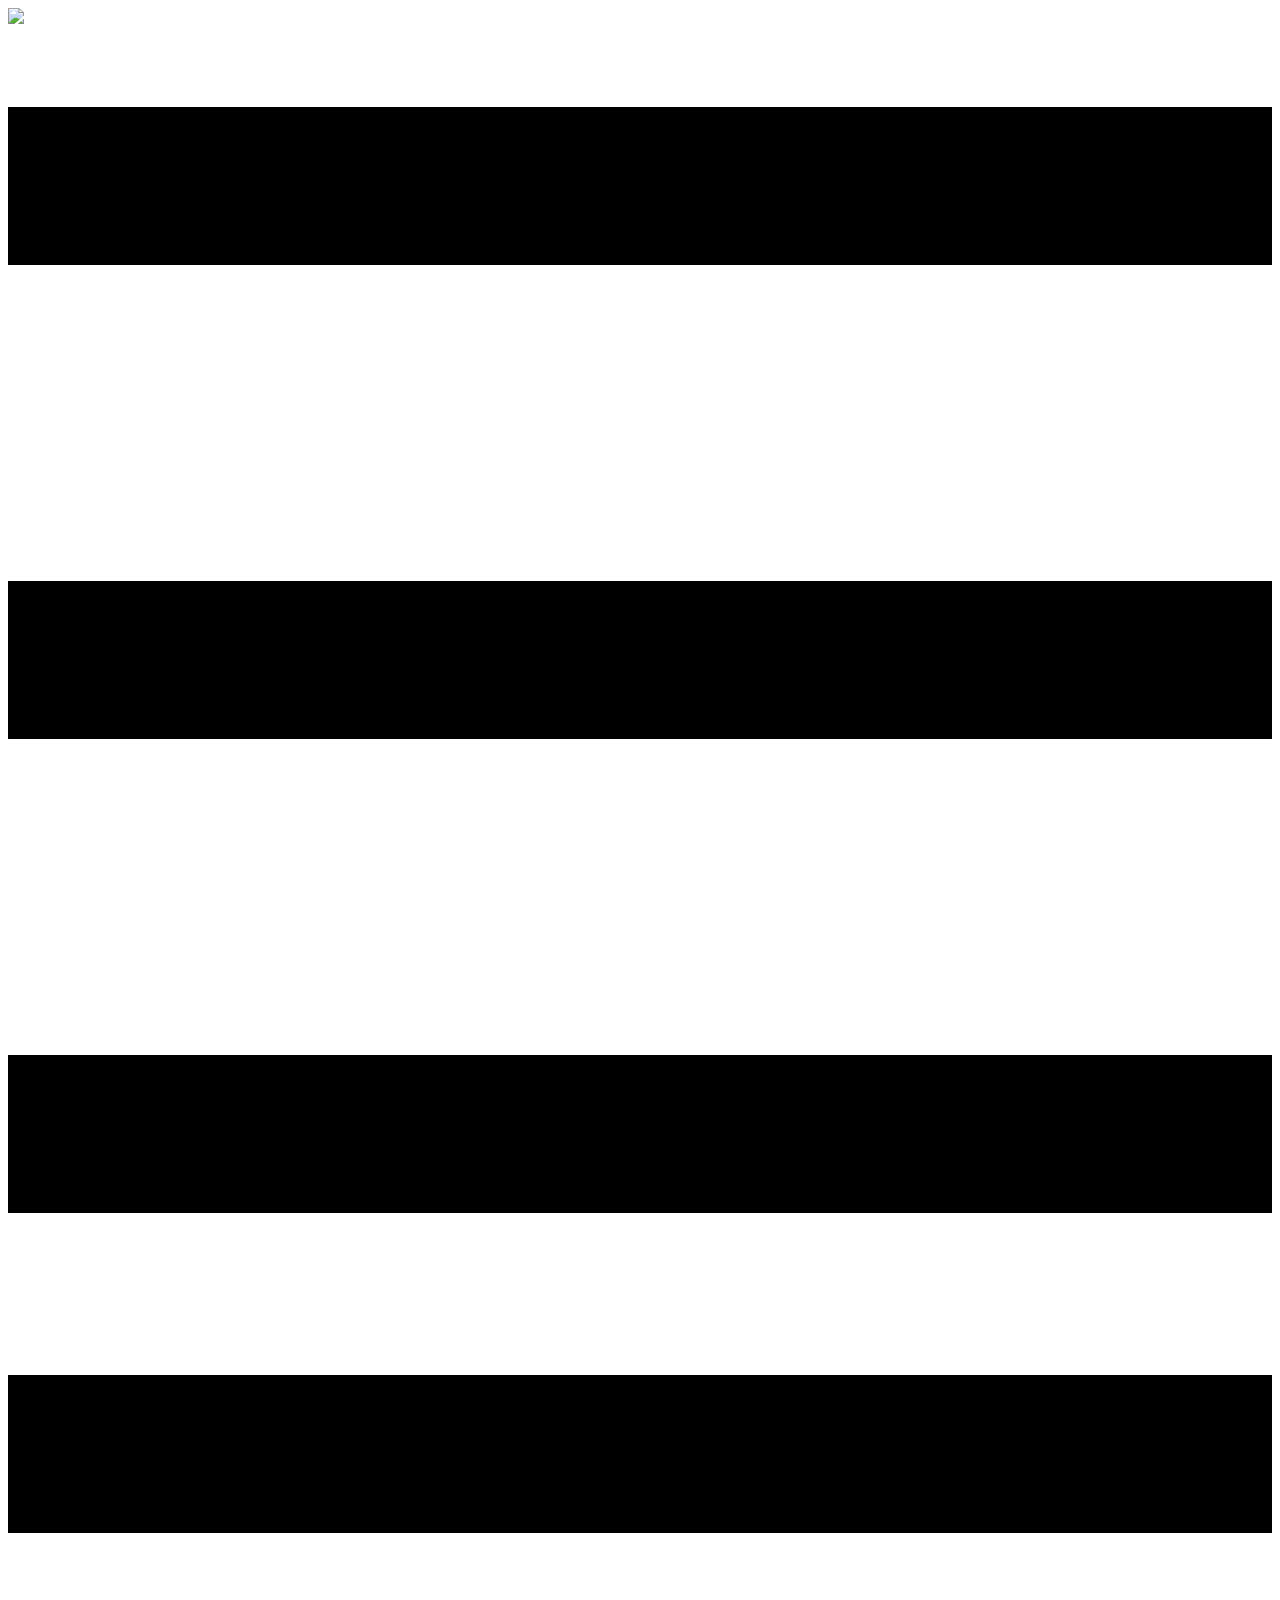
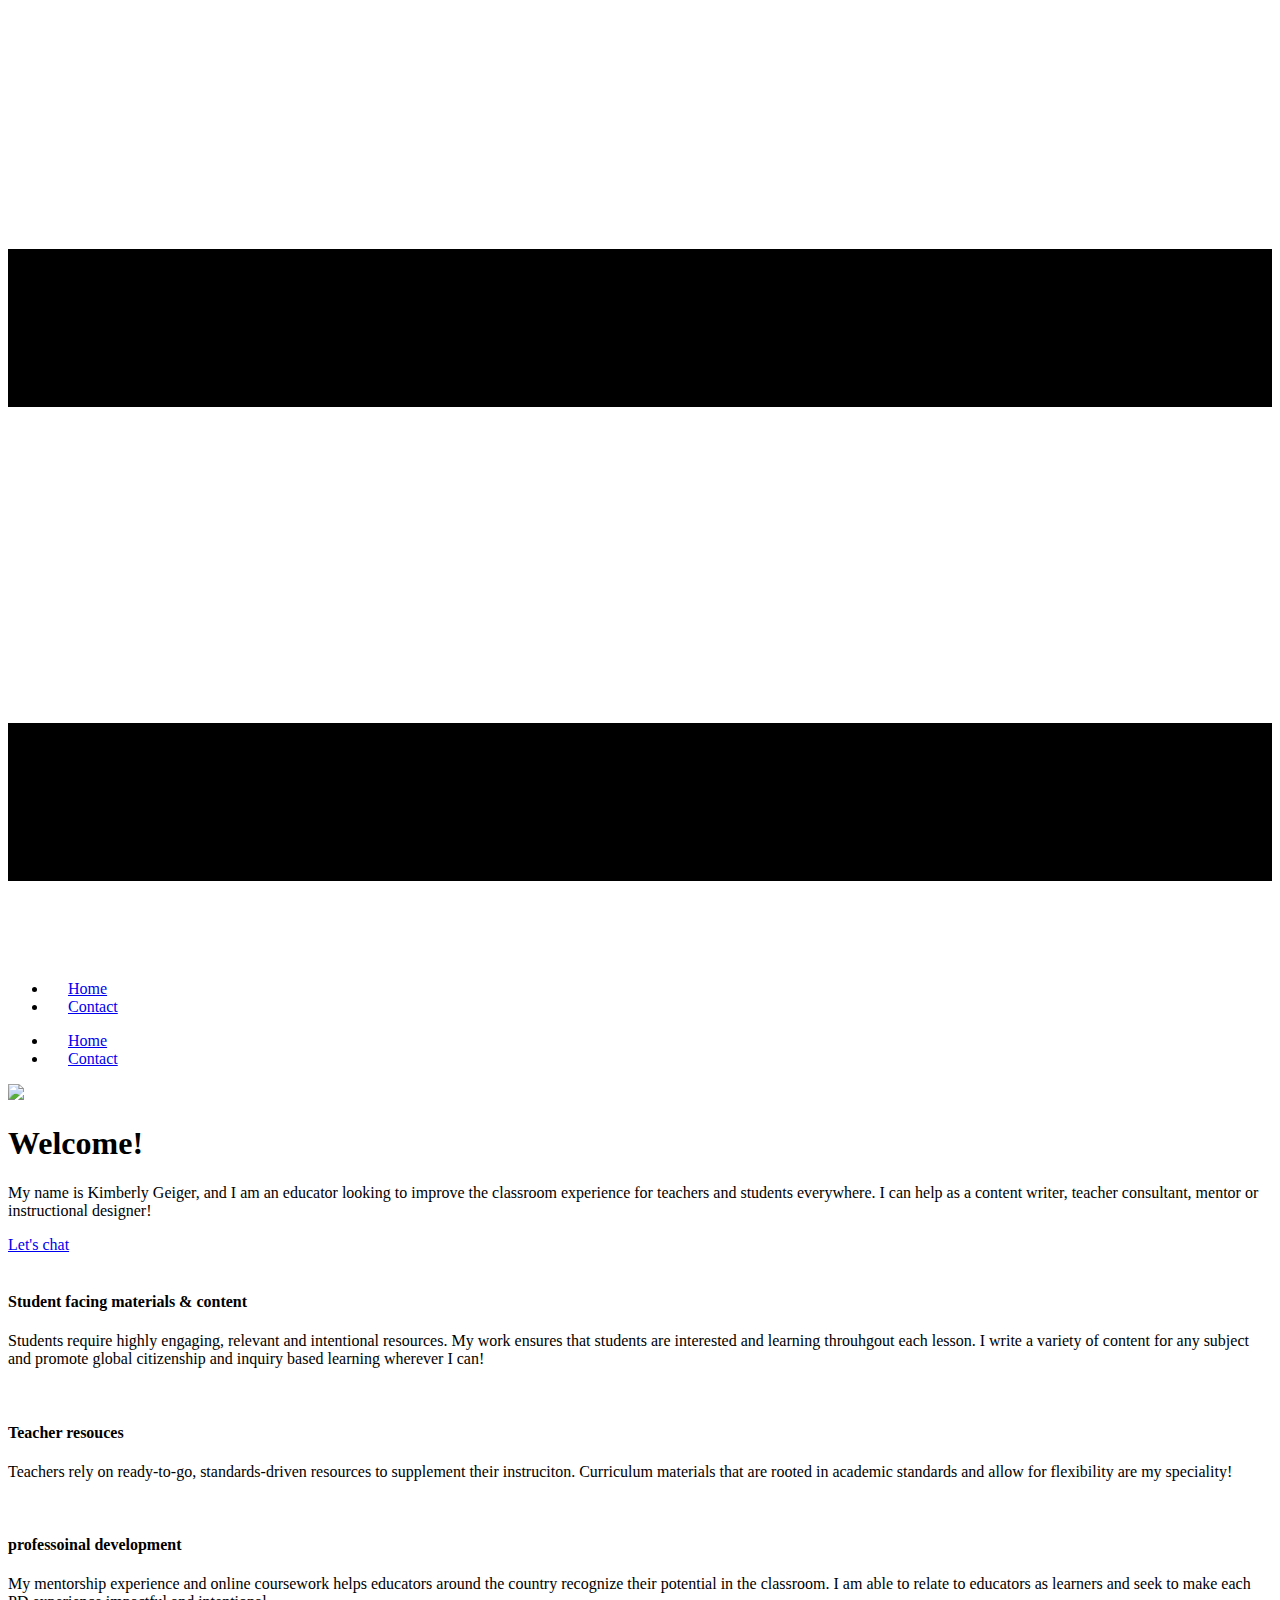
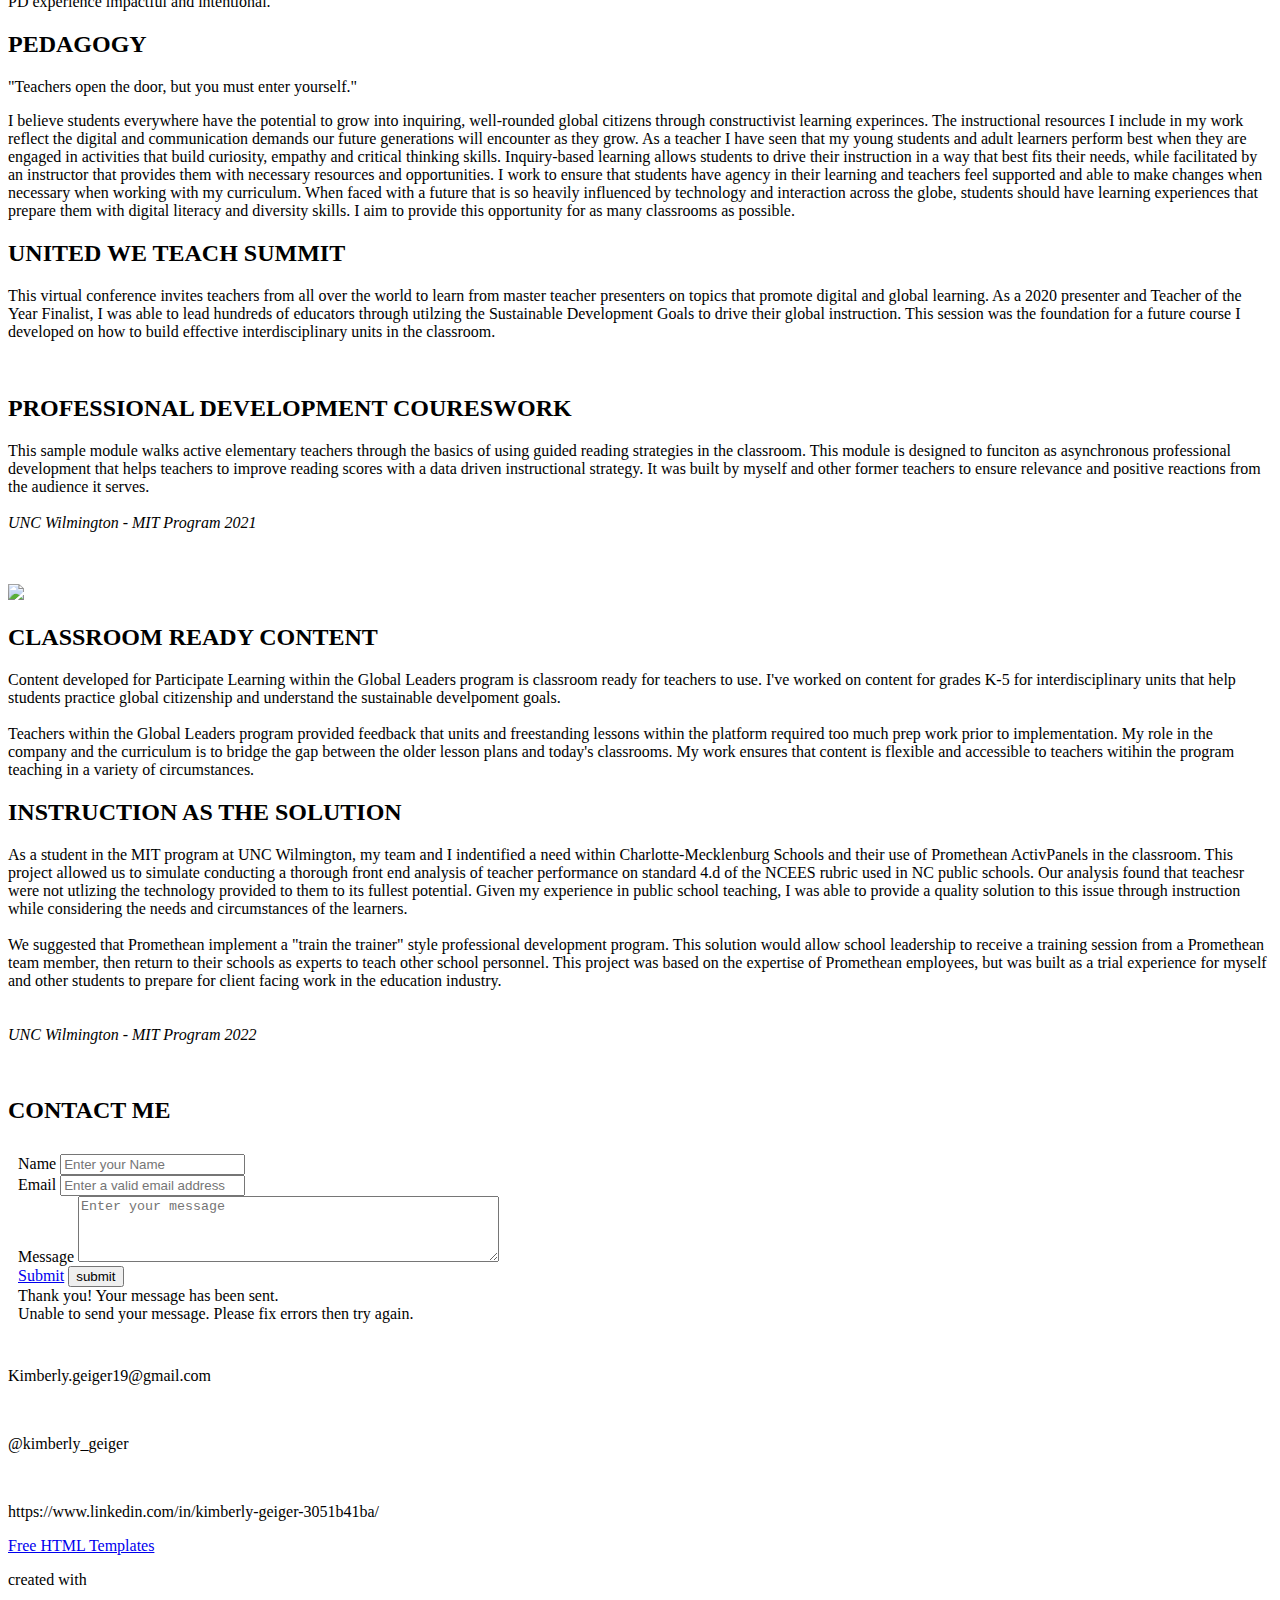
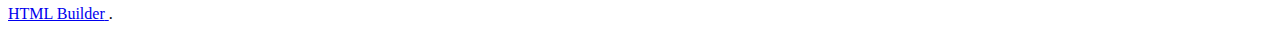
==== index.html @ 85284bad "moved" ====
<!DOCTYPE html>
<html style="font-size: 16px;">
  <head>
    <meta name="viewport" content="width=device-width, initial-scale=1.0">
    <meta charset="utf-8">
    <meta name="keywords" content="​Online music education, ​Music Education, What We Do, ​Performances &amp;amp; Activities, Music School, Music psychology and conducting pedagogy, Contact Us">
    <meta name="description" content="">
    <meta name="page_type" content="np-template-header-footer-from-plugin">
    <title>Home</title>
    <link rel="stylesheet" href="nicepage.css" media="screen">
<link rel="stylesheet" href="Home.css" media="screen">
    <script class="u-script" type="text/javascript" src="jquery.js" defer=""></script>
    <script class="u-script" type="text/javascript" src="nicepage.js" defer=""></script>
    <meta name="generator" content="Nicepage 4.10.5, nicepage.com">
    <link id="u-theme-google-font" rel="stylesheet" href="https://fonts.googleapis.com/css?family=Roboto+Condensed:300,300i,400,400i,700,700i|Open+Sans:300,300i,400,400i,500,500i,600,600i,700,700i,800,800i">
    <link id="u-page-google-font" rel="stylesheet" href="https://fonts.googleapis.com/css?family=Montserrat:100,100i,200,200i,300,300i,400,400i,500,500i,600,600i,700,700i,800,800i,900,900i">
    
    
    
    
    
    
    
    
    <script type="application/ld+json">{
		"@context": "http://schema.org",
		"@type": "Organization",
		"name": "",
		"logo": "/images/Resume2021.png"
}</script>
    <meta name="theme-color" content="#3e588b">
    <meta property="og:title" content="Home">
    <meta property="og:type" content="website">
  </head>
  <body data-home-page="Home.html" data-home-page-title="Home" class="u-body u-xl-mode"><header class="u-clearfix u-header u-sticky u-sticky-51e4 u-header" id="sec-8c91"><div class="u-clearfix u-sheet u-sheet-1">
        <a href="https://nicepage.com" class="u-image u-logo u-image-1" data-image-width="1728" data-image-height="2304">
          <img src="/images/Resume2021.png" class="u-logo-image u-logo-image-1">
        </a>
        <nav class="u-menu u-menu-dropdown u-offcanvas u-menu-1" data-responsive-from="XL">
          <div class="menu-collapse" style="font-size: 1rem; letter-spacing: 0px; font-weight: 500;">
            <a class="u-button-style u-custom-active-color u-custom-border u-custom-border-color u-custom-hover-color u-custom-left-right-menu-spacing u-custom-padding-bottom u-custom-text-active-color u-custom-text-color u-custom-text-hover-color u-custom-top-bottom-menu-spacing u-nav-link u-text-active-palette-1-base u-text-hover-palette-2-base" href="#">
              <svg class="u-svg-link" viewBox="0 0 24 24"><use xmlns:xlink="http://www.w3.org/1999/xlink" xlink:href="#menu-hamburger"></use></svg>
              <svg class="u-svg-content" version="1.1" id="menu-hamburger" viewBox="0 0 16 16" x="0px" y="0px" xmlns:xlink="http://www.w3.org/1999/xlink" xmlns="http://www.w3.org/2000/svg"><g><rect y="1" width="16" height="2"></rect><rect y="7" width="16" height="2"></rect><rect y="13" width="16" height="2"></rect>
</g></svg>
            </a>
          </div>
          <div class="u-nav-container">
            <ul class="u-nav u-spacing-2 u-unstyled u-nav-1"><li class="u-nav-item"><a class="u-active-grey-5 u-button-style u-hover-grey-10 u-nav-link u-text-active-grey-90 u-text-grey-90 u-text-hover-grey-90" href="/Home.html" style="padding: 10px 20px;">Home</a>
</li><li class="u-nav-item"><a class="u-active-grey-5 u-button-style u-hover-grey-10 u-nav-link u-text-active-grey-90 u-text-grey-90 u-text-hover-grey-90" href="/Contact.html" style="padding: 10px 20px;">Contact</a>
</li></ul>
          </div>
          <div class="u-nav-container-collapse">
            <div class="u-black u-container-style u-inner-container-layout u-opacity u-opacity-95 u-sidenav">
              <div class="u-inner-container-layout u-sidenav-overflow">
                <div class="u-menu-close"></div>
                <ul class="u-align-center u-nav u-popupmenu-items u-unstyled u-nav-2"><li class="u-nav-item"><a class="u-button-style u-nav-link" href="/Home.html" style="padding: 10px 20px;">Home</a>
</li><li class="u-nav-item"><a class="u-button-style u-nav-link" href="/Contact.html" style="padding: 10px 20px;">Contact</a>
</li></ul>
              </div>
            </div>
            <div class="u-black u-menu-overlay u-opacity u-opacity-70"></div>
          </div>
        </nav>
      </div></header> 
    <section class="u-clearfix u-image u-section-1" id="sec-4aa9">
      <div class="u-clearfix u-sheet u-sheet-1">
        <div class="u-clearfix u-layout-wrap u-layout-wrap-1">
          <div class="u-layout">
            <div class="u-layout-row">
              <div class="u-container-style u-layout-cell u-left-cell u-size-28-lg u-size-28-xl u-size-31-md u-size-31-sm u-size-31-xs u-layout-cell-1">
                <div class="u-container-layout u-valign-bottom u-container-layout-1">
                  <img class="u-border-2 u-border-custom-color-1 u-expanded-width u-image u-image-1" src="/images/3F7F5A00-2635-4F4D-B2D2-5C3F88A76511.JPG" data-image-width="3024" data-image-height="4032">
                </div>
              </div>
              <div class="u-align-left u-container-style u-layout-cell u-right-cell u-size-29-md u-size-29-sm u-size-29-xs u-size-32-lg u-size-32-xl u-layout-cell-2">
                <div class="u-container-layout u-container-layout-2">
                  <h1 class="u-custom-font u-font-montserrat u-text u-text-custom-color-1 u-text-1">Welcome!<br>
                  </h1>
                  <p class="u-text u-text-2">My name is Kimberly Geiger, and I am an educator looking to improve the classroom experience for teachers and students everywhere. I can help as a content writer, teacher consultant, mentor or instructional designer!</p>
                  <a href="/Contact.html" data-page-id="86305807" class="u-border-2 u-border-custom-color-1 u-btn u-button-style u-hover-custom-color-1 u-none u-text-black u-text-hover-white u-btn-1">Let's chat</a>
                </div>
              </div>
            </div>
          </div>
        </div>
      </div>
    </section>
    <section class="u-align-center u-clearfix u-custom-color-1 u-section-2" id="carousel_d5ed">
      <div class="u-clearfix u-sheet u-valign-middle u-sheet-1">
        <div class="u-clearfix u-expanded-width u-gutter-0 u-layout-wrap u-layout-wrap-1">
          <div class="u-gutter-0 u-layout">
            <div class="u-layout-row">
              <div class="u-align-left u-container-style u-layout-cell u-shape-rectangle u-size-20 u-layout-cell-1">
                <div class="u-container-layout u-valign-top u-container-layout-1"><span class="u-file-icon u-icon u-icon-circle u-palette-3-light-3 u-text-custom-color-1 u-icon-1"><img src="/images/6.png" alt=""></span>
                  <h4 class="u-custom-font u-font-montserrat u-text u-text-default u-text-1">Student facing materials &amp; content</h4>
                  <p class="u-text u-text-2">Students require highly engaging, relevant and intentional resources. My work ensures that students are interested and learning throuhgout each lesson. I write a variety of content for any subject and promote global citizenship and inquiry based learning wherever I can!</p>
                </div>
              </div>
              <div class="u-align-left u-container-style u-layout-cell u-shape-rectangle u-size-20 u-layout-cell-2">
                <div class="u-container-layout u-valign-top u-container-layout-2"><span class="u-file-icon u-icon u-icon-circle u-palette-3-light-3 u-text-custom-color-1 u-icon-2"><img src="/images/7.png" alt=""></span>
                  <h4 class="u-custom-font u-font-montserrat u-text u-text-default u-text-3">Teacher resouces</h4>
                  <p class="u-text u-text-4">Teachers rely on ready-to-go, standards-driven resources to supplement their instruciton. Curriculum materials that are rooted in academic standards and allow for flexibility are my speciality!</p>
                </div>
              </div>
              <div class="u-align-left u-container-style u-layout-cell u-shape-rectangle u-size-20 u-layout-cell-3">
                <div class="u-container-layout u-valign-top u-container-layout-3"><span class="u-file-icon u-icon u-icon-circle u-palette-3-light-3 u-text-custom-color-1 u-icon-3"><img src="/images/8.png" alt=""></span>
                  <h4 class="u-custom-font u-font-montserrat u-text u-text-default u-text-5">professoinal development</h4>
                  <p class="u-text u-text-6">My mentorship experience and online coursework helps educators around the country recognize their potential in the classroom. I am able to relate to educators as learners and seek to make each PD experience impactful and intentional.</p>
                </div>
              </div>
            </div>
          </div>
        </div>
      </div>
    </section>
    <section class="u-align-center u-clearfix u-palette-3-light-3 u-section-3" id="sec-3f72">
      <div class="u-clearfix u-sheet u-sheet-1">
        <h2 class="u-custom-font u-font-montserrat u-text u-text-custom-color-1 u-text-default u-text-1">PEDAGOGY</h2>
        <p class="u-text u-text-2">"Teachers open the door, but you must enter yourself."</p>
        <div class="u-expanded-width u-list u-list-1">
          <div class="u-repeater u-repeater-1">
            <div class="u-container-style u-list-item u-repeater-item">
              <div class="u-container-layout u-similar-container u-valign-bottom u-container-layout-1">
                <p class="u-text u-text-3">I believe students everywhere have the potential to grow into inquiring, well-rounded global citizens through constructivist learning experinces. The instructional resources I include in my work reflect the digital and communication demands our future generations will encounter as they grow. As a teacher I have seen that my young students and adult learners perform best when they are engaged in activities that build curiosity, empathy and critical thinking skills. Inquiry-based learning allows students to drive their instruction in a way that best fits their needs, while facilitated by an instructor that provides them with necessary resources and opportunities. I work to ensure that students have agency in their learning and teachers feel supported and able to make changes when necessary when working with my curriculum. When faced with a future that is so heavily influenced by technology and interaction across the globe, students should have learning experiences that prepare them with digital literacy and diversity skills. I aim to provide this opportunity for as many classrooms as possible.</p>
              </div>
            </div>
          </div>
        </div>
      </div>
    </section>
    <section class="u-clearfix u-section-4" id="sec-2acb">
      <div class="u-clearfix u-sheet u-sheet-1">
        <div class="u-container-style u-custom-color-1 u-group u-group-1">
          <div class="u-container-layout u-container-layout-1">
            <h2 class="u-custom-font u-font-montserrat u-text u-text-1">UNITED WE TEACH SUMMIT</h2>
            <p class="u-text u-text-2">This virtual conference invites teachers from all over the world to learn from master teacher presenters on topics that promote digital and global learning. As a 2020 presenter and Teacher of the Year Finalist, I was able to lead hundreds of educators through utilzing the Sustainable Development Goals to drive their global instruction. This session was the foundation for a future course I developed on how to build effective interdisciplinary units in the classroom.&nbsp;</p>
            <img class="u-hidden-sm u-hidden-xs u-image u-image-default u-image-1" src="/images/CopyofUnitedWeTeachSummitGeigerPresentation.jpg" alt="" data-image-width="960" data-image-height="540">
          </div>
        </div>
        <div class="u-container-style u-custom-color-1 u-group u-group-2">
          <div class="u-container-layout u-container-layout-2">
            <h2 class="u-custom-font u-font-montserrat u-text u-text-default u-text-3">PROFESSIONAL DEVELOPMENT COURESWORK</h2>
            <p class="u-text u-text-4">This sample module walks active elementary teachers through the basics of using guided reading strategies in the classroom. This module is designed to funciton as asynchronous professional development that helps teachers to improve reading scores with a data driven instructional strategy. It was built by myself and other former teachers to ensure relevance and positive reactions from the audience it serves.<br>
              <br>
              <span style="font-style: italic;">UNC Wilmington - MIT Program 2021</span>
            </p>
          </div>
        </div>
        <img class="u-hidden-sm u-hidden-xs u-image u-image-default u-image-2" src="/images/Tutorial500.jpg" alt="" data-image-width="1056" data-image-height="816">
      </div>
    </section>
    <section class="u-clearfix u-palette-3-light-3 u-section-5" id="carousel_f20e">
      <div class="u-container-style u-custom-color-1 u-group u-shape-rectangle u-group-1">
        <div class="u-container-layout u-container-layout-1">
          <img class="u-hidden-lg u-hidden-md u-hidden-sm u-hidden-xs u-image u-image-default u-image-1" src="/images/Untitled2436in10copy.png" alt="" data-image-width="2304" data-image-height="3456">
        </div>
      </div>
      <img class="u-hidden-sm u-hidden-xs u-image u-image-default u-image-2" src="/images/Citizenship4.jpg" data-image-width="1056" data-image-height="816">
      <div class="u-clearfix u-gutter-50 u-layout-wrap u-layout-wrap-1">
        <div class="u-layout">
          <div class="u-layout-row">
            <div class="u-size-37">
              <div class="u-layout-col">
                <div class="u-container-style u-layout-cell u-left-cell u-shape-rectangle u-size-60 u-white u-layout-cell-1">
                  <div class="u-container-layout u-container-layout-2">
                    <h2 class="u-custom-font u-font-montserrat u-text u-text-custom-color-1 u-text-1">CLASSROOM READY CONTENT</h2>
                    <p class="u-text u-text-2">Content developed for Participate Learning within the Global Leaders program is classroom ready for teachers to use. I've worked on content for grades K-5 for interdisciplinary units that help students practice global citizenship and understand the sustainable develpoment goals.<br>
                      <br>Teachers within the Global Leaders program provided feedback that units and freestanding lessons within the platform required too much prep work prior to implementation. My role in the company and the curriculum is to bridge the gap between the older lesson plans and today's classrooms. My work ensures that content is flexible and accessible to teachers witihin the program teaching in a variety of circumstances.
                    </p>
                  </div>
                </div>
              </div>
            </div>
            <div class="u-size-23">
              <div class="u-layout-col">
                <div class="u-container-style u-image u-layout-cell u-right-cell u-size-60 u-image-3" data-image-width="690" data-image-height="938">
                  <div class="u-container-layout u-container-layout-3"></div>
                </div>
              </div>
            </div>
          </div>
        </div>
      </div>
    </section>
    <section class="u-clearfix u-white u-section-6" id="carousel_c6aa">
      <div class="u-clearfix u-sheet u-sheet-1">
        <div class="u-clearfix u-gutter-30 u-layout-wrap u-layout-wrap-1">
          <div class="u-layout">
            <div class="u-layout-row">
              <div class="u-container-style u-layout-cell u-shape-rectangle u-size-60 u-white u-layout-cell-1">
                <div class="u-container-layout u-container-layout-1">
                  <h2 class="u-custom-font u-font-montserrat u-text u-text-custom-color-1 u-text-1">INSTRUCTION AS THE SOLUTION</h2>
                  <p class="u-text u-text-2">As a student in the MIT program at UNC Wilmington, my team and I indentified a need within Charlotte-Mecklenburg Schools and their use of Promethean ActivPanels in the classroom. This project allowed us to simulate conducting a thorough front end analysis of teacher performance on standard 4.d of the NCEES rubric used in NC public schools. Our analysis found that teachesr were not utlizing the technology provided to them to its fullest potential. Given my experience in public school teaching, I was able to provide a quality solution to this issue through instruction while considering the needs and circumstances of the learners.&nbsp;<br>
                    <br>We suggested that Promethean implement a "train the trainer" style professional development program. This solution would allow school leadership to receive a training session from a Promethean team member, then return to their schools as experts to teach other school personnel. This project was based on the expertise of Promethean employees, but was built as a trial experience for myself and other students to prepare for client facing work in the education industry.<br>
                    <br>
                    <br>
                    <span style="font-style: italic;">UNC Wilmington - MIT Program 2022</span>
                  </p>
                </div>
              </div>
            </div>
          </div>
        </div>
        <img class="u-hidden-sm u-hidden-xs u-image u-image-default u-image-1" src="/images/ScreenShot2022-04-29at11.06.04AM.png" alt="" data-image-width="744" data-image-height="702">
      </div>
    </section>
    <section class="u-clearfix u-custom-color-1 u-section-7" id="carousel_f624">
      <div class="u-clearfix u-sheet u-valign-middle-md u-valign-middle-sm u-valign-middle-xs u-sheet-1">
        <div class="u-align-center u-container-style u-expanded-width-lg u-expanded-width-md u-expanded-width-sm u-expanded-width-xs u-group u-white u-group-1">
          <div class="u-container-layout u-valign-top-xl u-container-layout-1">
            <h2 class="u-custom-font u-font-montserrat u-text u-text-custom-color-1 u-text-1">CONTACT ME</h2>
            <div class="u-align-center-sm u-align-center-xs u-align-left-lg u-align-left-md u-align-left-xl u-expanded-width-xs u-form u-form-1">
              <form action="#" method="POST" class="u-clearfix u-form-spacing-28 u-form-vertical u-inner-form" style="padding: 10px" source="email" name="form">
                <div class="u-form-group u-form-name u-form-group-1">
                  <label for="name-5a14" class="u-form-control-hidden u-label" wfd-invisible="true">Name</label>
                  <input type="text" placeholder="Enter your Name" id="name-5a14" name="name" class="u-border-2 u-border-black u-border-no-left u-border-no-right u-border-no-top u-input u-input-rectangle u-white" required="">
                </div>
                <div class="u-form-email u-form-group u-form-group-2">
                  <label for="email-5a14" class="u-form-control-hidden u-label" wfd-invisible="true">Email</label>
                  <input type="email" placeholder="Enter a valid email address" id="email-5a14" name="email" class="u-border-2 u-border-black u-border-no-left u-border-no-right u-border-no-top u-input u-input-rectangle u-white" required="">
                </div>
                <div class="u-form-group u-form-message u-form-group-3">
                  <label for="message-5a14" class="u-form-control-hidden u-label" wfd-invisible="true">Message</label>
                  <textarea placeholder="Enter your message" rows="4" cols="50" id="message-5a14" name="message" class="u-border-2 u-border-black u-border-no-left u-border-no-right u-border-no-top u-input u-input-rectangle u-white" required=""></textarea>
                </div>
                <div class="u-align-center u-form-group u-form-submit u-form-group-4">
                  <a href="#" class="u-border-2 u-border-black u-btn u-btn-submit u-button-style u-hover-custom-color-1 u-none u-text-black u-text-hover-white u-btn-1">Submit</a>
                  <input type="submit" value="submit" class="u-form-control-hidden" wfd-invisible="true">
                </div>
                <div class="u-form-send-message u-form-send-success" wfd-invisible="true"> Thank you! Your message has been sent. </div>
                <div class="u-form-send-error u-form-send-message" wfd-invisible="true"> Unable to send your message. Please fix errors then try again. </div>
                <input type="hidden" value="" name="recaptchaResponse" wfd-invisible="true">
              </form>
            </div>
          </div>
        </div>
      </div>
    </section>
    
    
    <footer class="u-align-center u-clearfix u-footer u-grey-80 u-footer" id="sec-3e8e"><div class="u-clearfix u-sheet u-sheet-1"><span class="u-file-icon u-icon u-text-white u-icon-1"><img src="/images/2.png" alt=""></span>
        <p class="u-hidden-lg u-small-text u-text u-text-variant u-text-1">Kimberly.geiger19@gmail.com</p><span class="u-file-icon u-hidden-md u-hidden-sm u-hidden-xs u-icon u-text-white u-icon-2"><img src="/images/3.png" alt=""></span>
        <p class="u-hidden-lg u-small-text u-text u-text-variant u-text-2">@kimberly_geiger</p><span class="u-file-icon u-icon u-text-white u-icon-3"><img src="/images/4.png" alt=""></span>
        <p class="u-hidden-lg u-small-text u-text u-text-variant u-text-3"> https://www.linkedin.com/in/kimberly-geiger-3051b41ba/</p>
      </div></footer>
    <section class="u-backlink u-clearfix u-grey-80">
      <a class="u-link" href="https://nicepage.com/html-templates" target="_blank">
        <span>Free HTML Templates</span>
      </a>
      <p class="u-text">
        <span>created with</span>
      </p>
      <a class="u-link" href="https://nicepage.com/html-website-builder" target="_blank">
        <span>HTML Builder</span>
      </a>. 
    </section>
  </body>
</html>
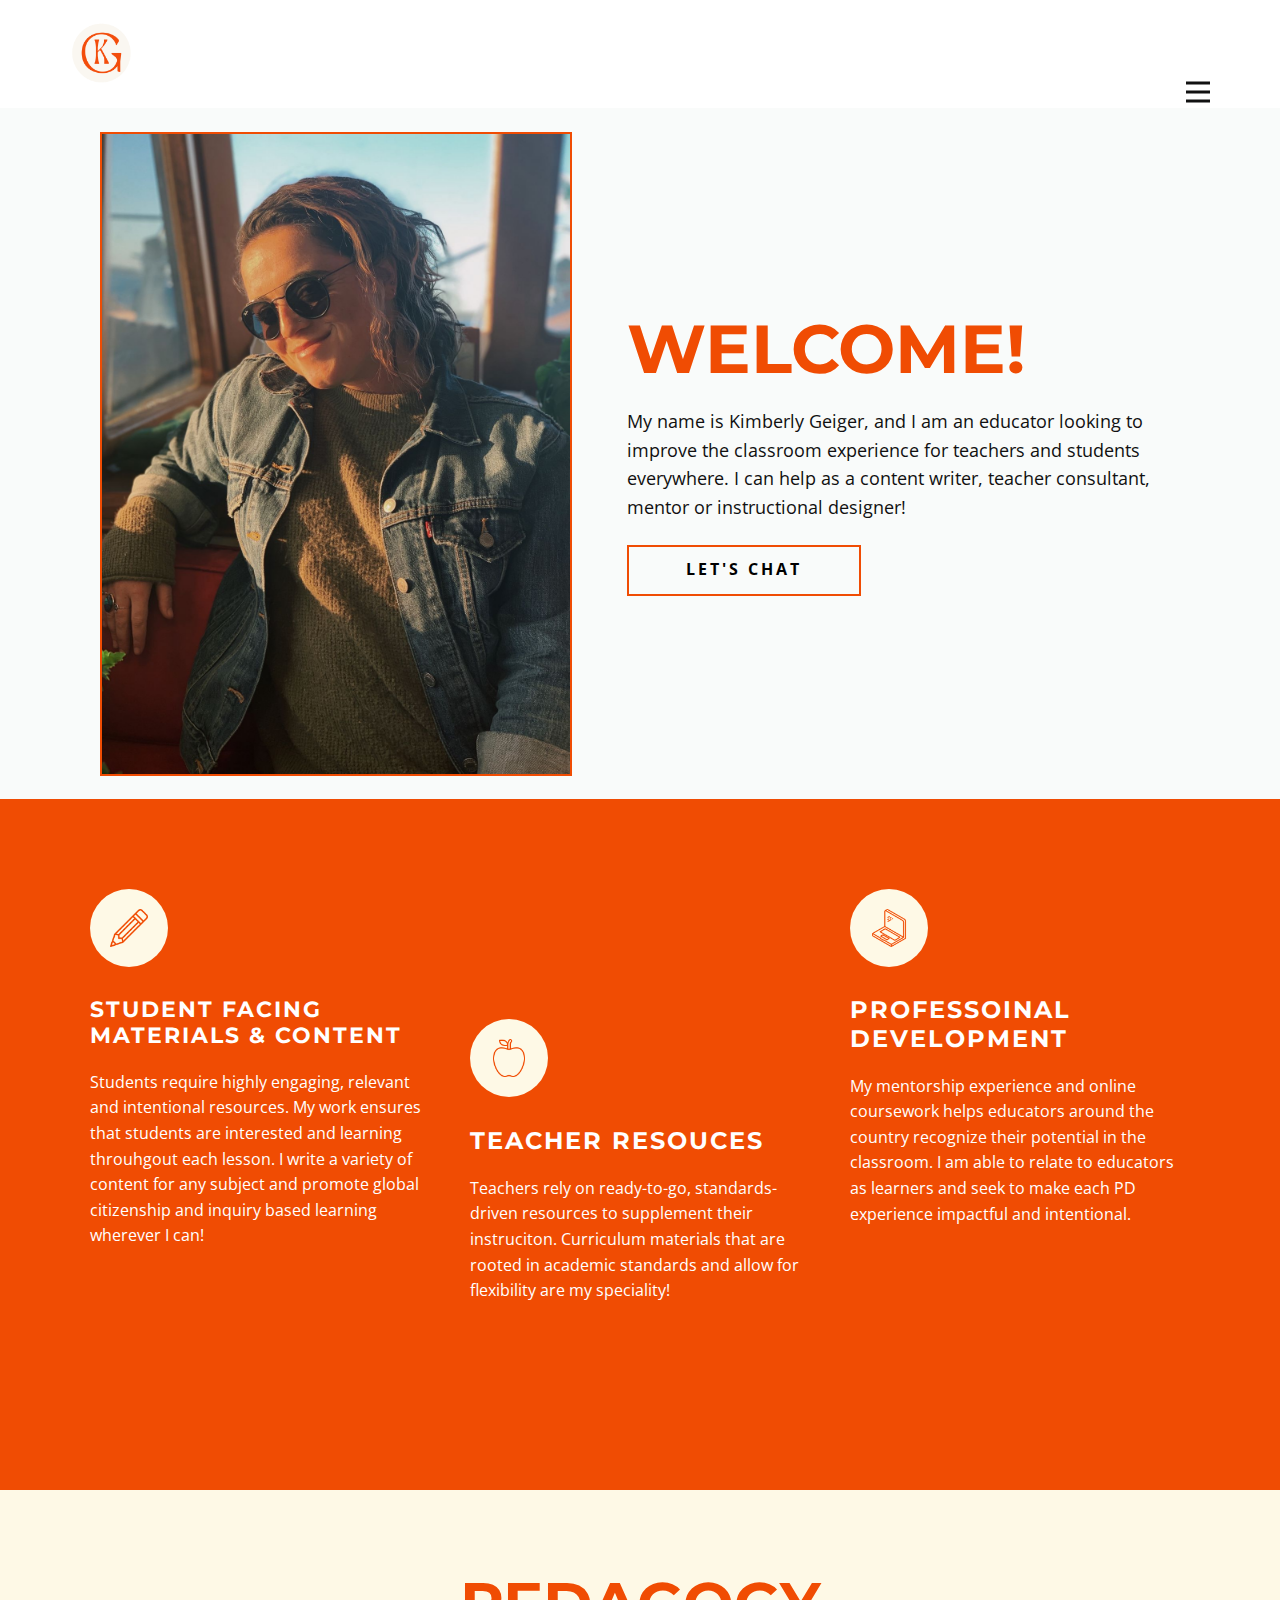
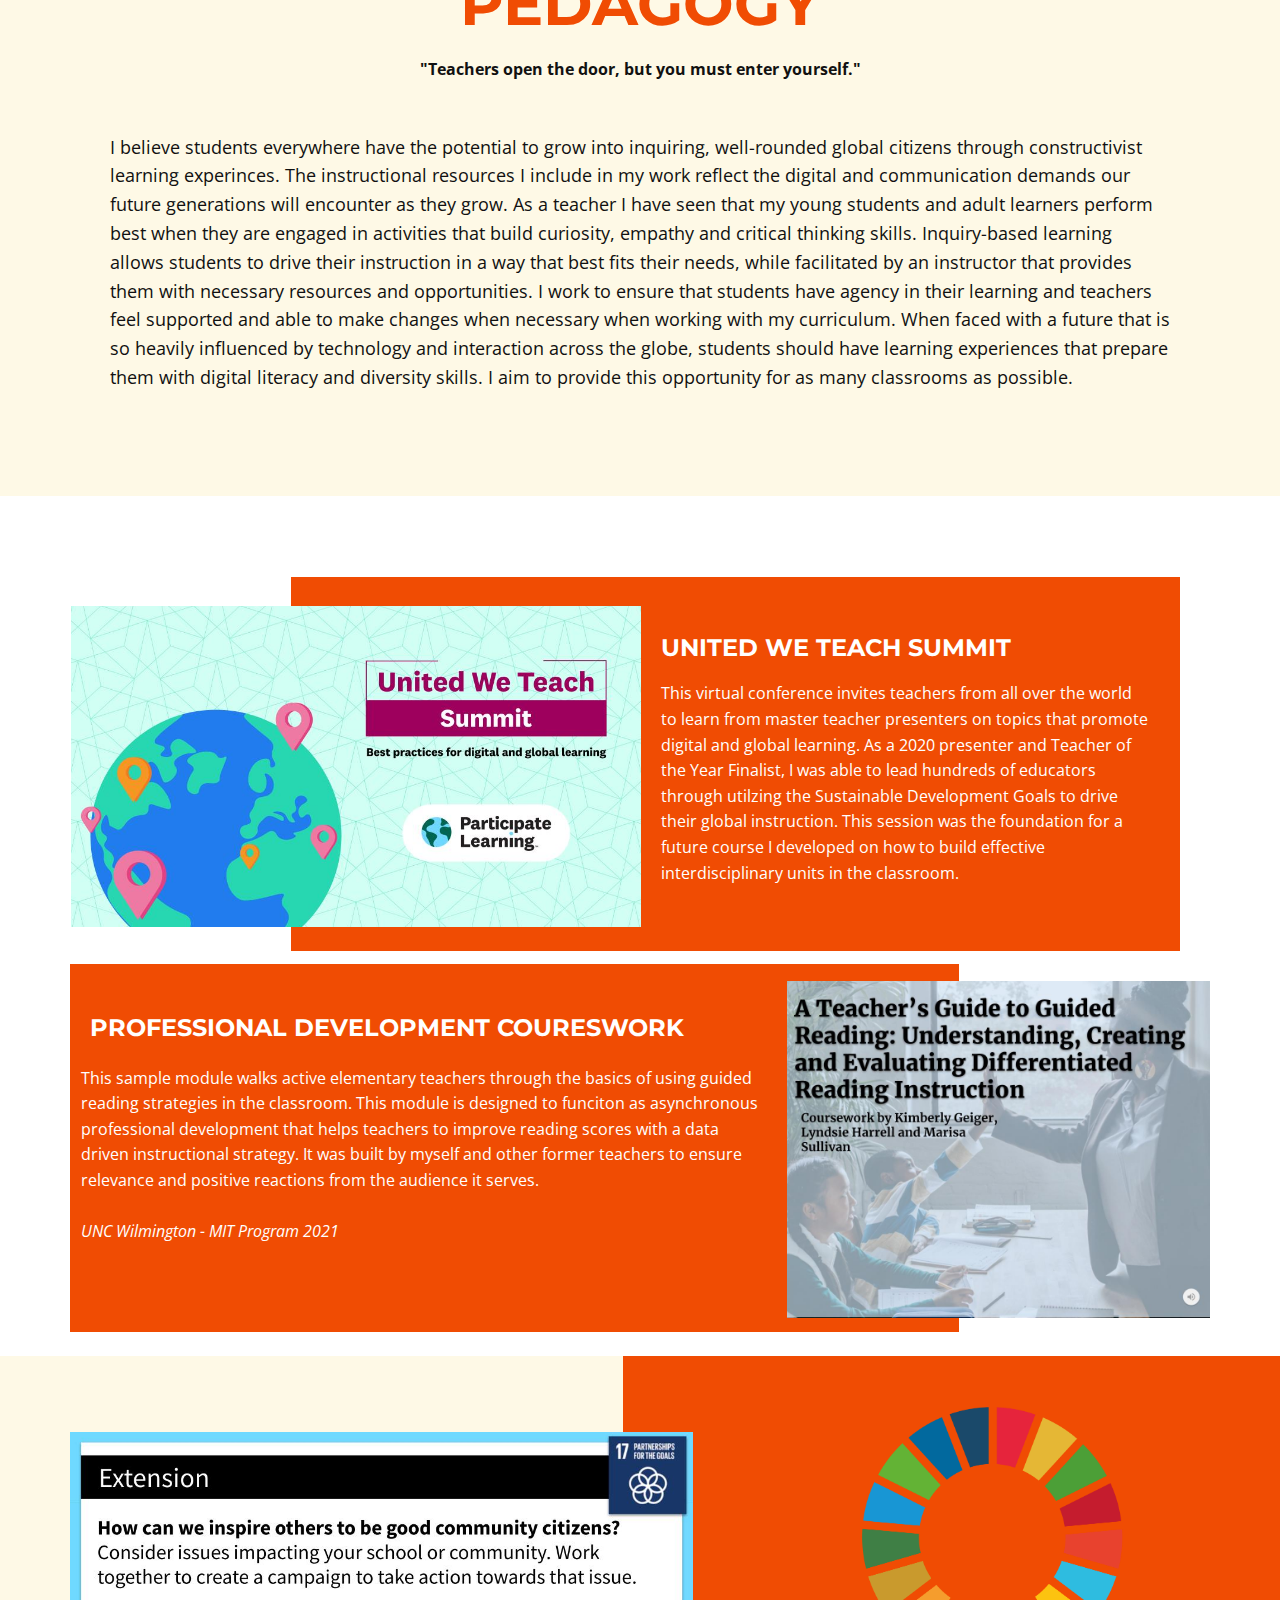
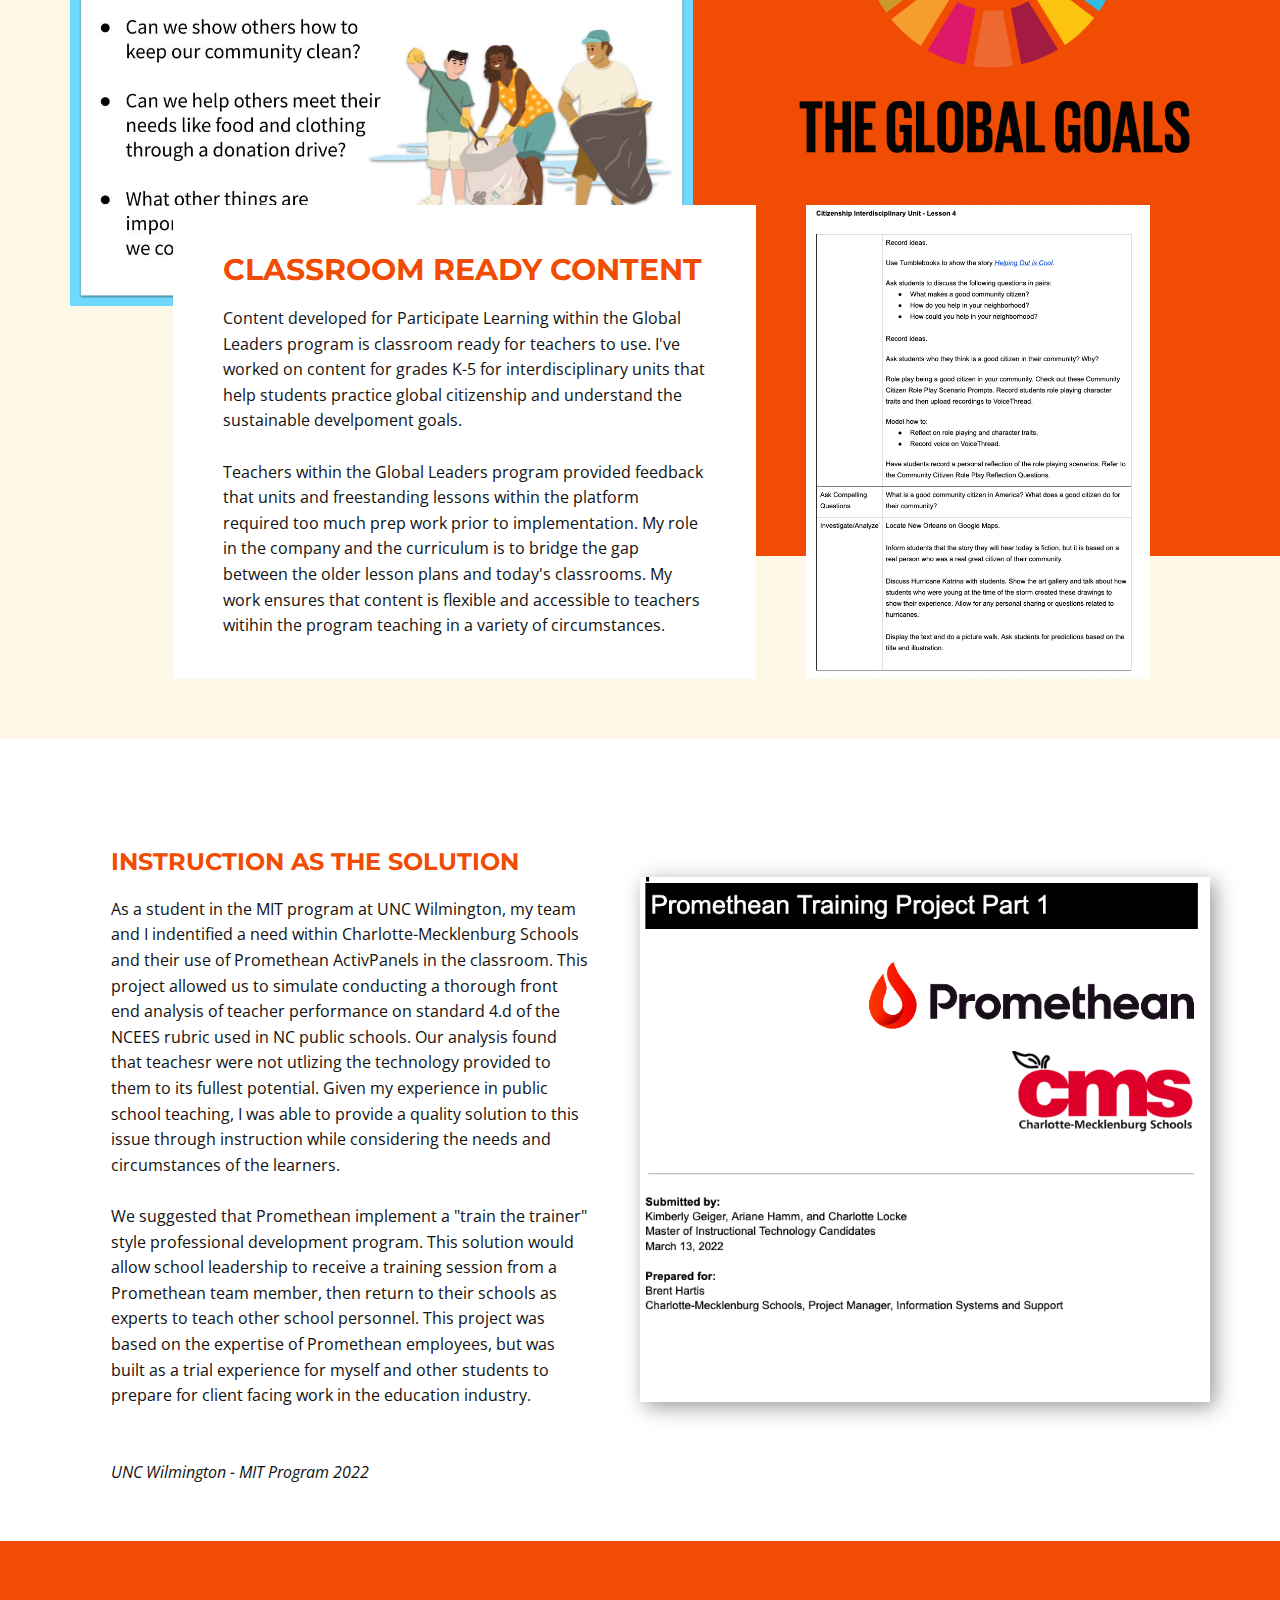
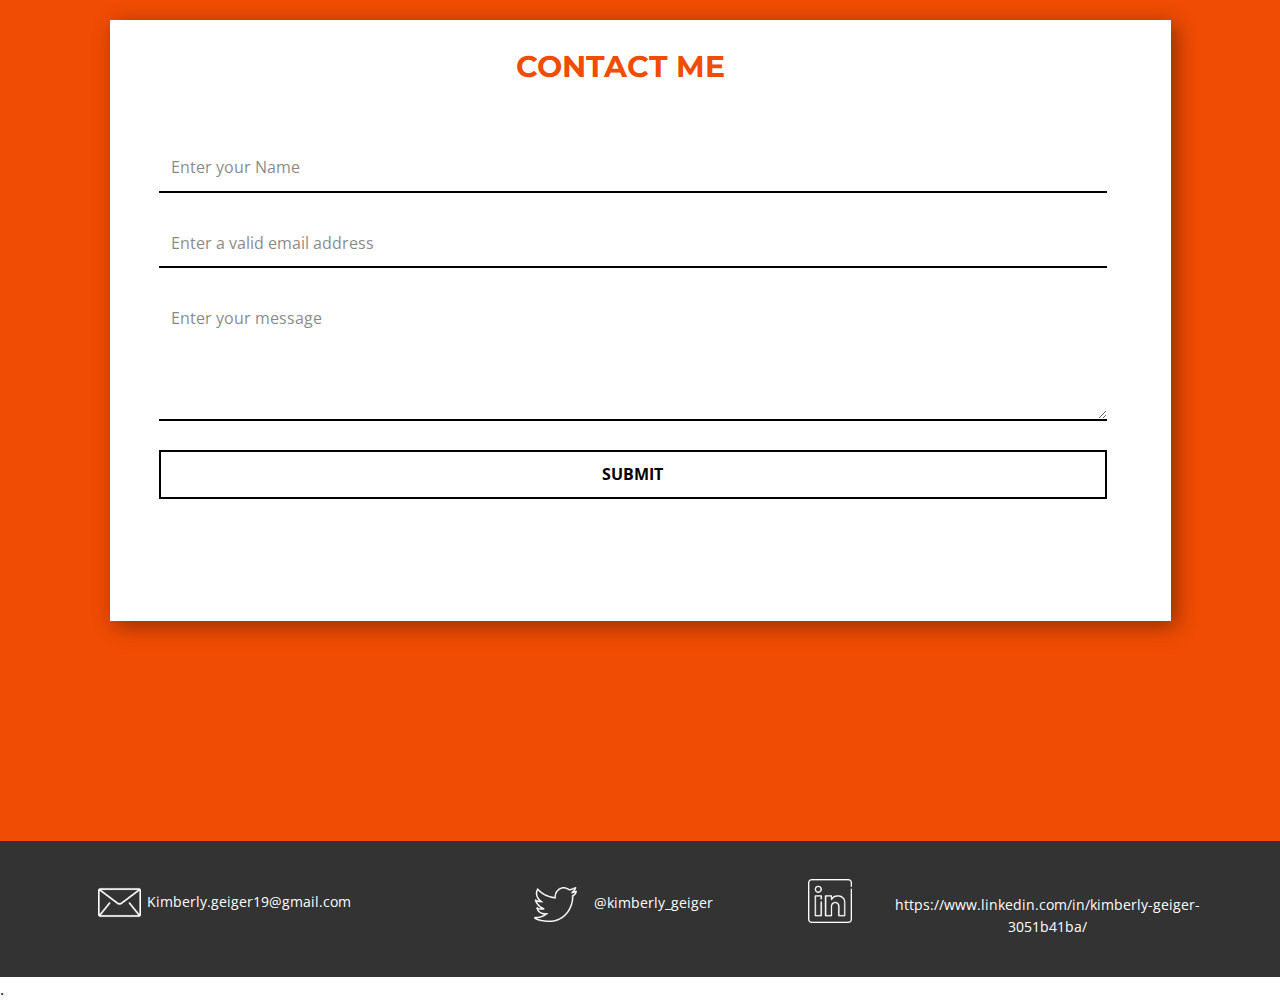
==== commit 7faf8cc1: "fixed images" ====
--- a/index.html
+++ b/index.html
@@ -34,7 +34,7 @@
   </head>
   <body data-home-page="Home.html" data-home-page-title="Home" class="u-body u-xl-mode"><header class="u-clearfix u-header u-sticky u-sticky-51e4 u-header" id="sec-8c91"><div class="u-clearfix u-sheet u-sheet-1">
         <a href="https://nicepage.com" class="u-image u-logo u-image-1" data-image-width="1728" data-image-height="2304">
-          <img src="/images/Resume2021.png" class="u-logo-image u-logo-image-1">
+          <img src="images/Resume2021.png" class="u-logo-image u-logo-image-1">
         </a>
         <nav class="u-menu u-menu-dropdown u-offcanvas u-menu-1" data-responsive-from="XL">
           <div class="menu-collapse" style="font-size: 1rem; letter-spacing: 0px; font-weight: 500;">
@@ -69,7 +69,7 @@
             <div class="u-layout-row">
               <div class="u-container-style u-layout-cell u-left-cell u-size-28-lg u-size-28-xl u-size-31-md u-size-31-sm u-size-31-xs u-layout-cell-1">
                 <div class="u-container-layout u-valign-bottom u-container-layout-1">
-                  <img class="u-border-2 u-border-custom-color-1 u-expanded-width u-image u-image-1" src="/images/3F7F5A00-2635-4F4D-B2D2-5C3F88A76511.JPG" data-image-width="3024" data-image-height="4032">
+                  <img class="u-border-2 u-border-custom-color-1 u-expanded-width u-image u-image-1" src="images/3F7F5A00-2635-4F4D-B2D2-5C3F88A76511.JPG" data-image-width="3024" data-image-height="4032">
                 </div>
               </div>
               <div class="u-align-left u-container-style u-layout-cell u-right-cell u-size-29-md u-size-29-sm u-size-29-xs u-size-32-lg u-size-32-xl u-layout-cell-2">
@@ -91,19 +91,19 @@
           <div class="u-gutter-0 u-layout">
             <div class="u-layout-row">
               <div class="u-align-left u-container-style u-layout-cell u-shape-rectangle u-size-20 u-layout-cell-1">
-                <div class="u-container-layout u-valign-top u-container-layout-1"><span class="u-file-icon u-icon u-icon-circle u-palette-3-light-3 u-text-custom-color-1 u-icon-1"><img src="/images/6.png" alt=""></span>
+                <div class="u-container-layout u-valign-top u-container-layout-1"><span class="u-file-icon u-icon u-icon-circle u-palette-3-light-3 u-text-custom-color-1 u-icon-1"><img src="images/6.png" alt=""></span>
                   <h4 class="u-custom-font u-font-montserrat u-text u-text-default u-text-1">Student facing materials &amp; content</h4>
                   <p class="u-text u-text-2">Students require highly engaging, relevant and intentional resources. My work ensures that students are interested and learning throuhgout each lesson. I write a variety of content for any subject and promote global citizenship and inquiry based learning wherever I can!</p>
                 </div>
               </div>
               <div class="u-align-left u-container-style u-layout-cell u-shape-rectangle u-size-20 u-layout-cell-2">
-                <div class="u-container-layout u-valign-top u-container-layout-2"><span class="u-file-icon u-icon u-icon-circle u-palette-3-light-3 u-text-custom-color-1 u-icon-2"><img src="/images/7.png" alt=""></span>
+                <div class="u-container-layout u-valign-top u-container-layout-2"><span class="u-file-icon u-icon u-icon-circle u-palette-3-light-3 u-text-custom-color-1 u-icon-2"><img src="images/7.png" alt=""></span>
                   <h4 class="u-custom-font u-font-montserrat u-text u-text-default u-text-3">Teacher resouces</h4>
                   <p class="u-text u-text-4">Teachers rely on ready-to-go, standards-driven resources to supplement their instruciton. Curriculum materials that are rooted in academic standards and allow for flexibility are my speciality!</p>
                 </div>
               </div>
               <div class="u-align-left u-container-style u-layout-cell u-shape-rectangle u-size-20 u-layout-cell-3">
-                <div class="u-container-layout u-valign-top u-container-layout-3"><span class="u-file-icon u-icon u-icon-circle u-palette-3-light-3 u-text-custom-color-1 u-icon-3"><img src="/images/8.png" alt=""></span>
+                <div class="u-container-layout u-valign-top u-container-layout-3"><span class="u-file-icon u-icon u-icon-circle u-palette-3-light-3 u-text-custom-color-1 u-icon-3"><img src="images/8.png" alt=""></span>
                   <h4 class="u-custom-font u-font-montserrat u-text u-text-default u-text-5">professoinal development</h4>
                   <p class="u-text u-text-6">My mentorship experience and online coursework helps educators around the country recognize their potential in the classroom. I am able to relate to educators as learners and seek to make each PD experience impactful and intentional.</p>
                 </div>
@@ -134,7 +134,7 @@
           <div class="u-container-layout u-container-layout-1">
             <h2 class="u-custom-font u-font-montserrat u-text u-text-1">UNITED WE TEACH SUMMIT</h2>
             <p class="u-text u-text-2">This virtual conference invites teachers from all over the world to learn from master teacher presenters on topics that promote digital and global learning. As a 2020 presenter and Teacher of the Year Finalist, I was able to lead hundreds of educators through utilzing the Sustainable Development Goals to drive their global instruction. This session was the foundation for a future course I developed on how to build effective interdisciplinary units in the classroom.&nbsp;</p>
-            <img class="u-hidden-sm u-hidden-xs u-image u-image-default u-image-1" src="/images/CopyofUnitedWeTeachSummitGeigerPresentation.jpg" alt="" data-image-width="960" data-image-height="540">
+            <img class="u-hidden-sm u-hidden-xs u-image u-image-default u-image-1" src="images/CopyofUnitedWeTeachSummitGeigerPresentation.jpg" alt="" data-image-width="960" data-image-height="540">
           </div>
         </div>
         <div class="u-container-style u-custom-color-1 u-group u-group-2">
@@ -146,16 +146,16 @@
             </p>
           </div>
         </div>
-        <img class="u-hidden-sm u-hidden-xs u-image u-image-default u-image-2" src="/images/Tutorial500.jpg" alt="" data-image-width="1056" data-image-height="816">
+        <img class="u-hidden-sm u-hidden-xs u-image u-image-default u-image-2" src="images/Tutorial500.jpg" alt="" data-image-width="1056" data-image-height="816">
       </div>
     </section>
     <section class="u-clearfix u-palette-3-light-3 u-section-5" id="carousel_f20e">
       <div class="u-container-style u-custom-color-1 u-group u-shape-rectangle u-group-1">
         <div class="u-container-layout u-container-layout-1">
-          <img class="u-hidden-lg u-hidden-md u-hidden-sm u-hidden-xs u-image u-image-default u-image-1" src="/images/Untitled2436in10copy.png" alt="" data-image-width="2304" data-image-height="3456">
-        </div>
-      </div>
-      <img class="u-hidden-sm u-hidden-xs u-image u-image-default u-image-2" src="/images/Citizenship4.jpg" data-image-width="1056" data-image-height="816">
+          <img class="u-hidden-lg u-hidden-md u-hidden-sm u-hidden-xs u-image u-image-default u-image-1" src="images/Untitled2436in10copy.png" alt="" data-image-width="2304" data-image-height="3456">
+        </div>
+      </div>
+      <img class="u-hidden-sm u-hidden-xs u-image u-image-default u-image-2" src="images/Citizenship4.jpg" data-image-width="1056" data-image-height="816">
       <div class="u-clearfix u-gutter-50 u-layout-wrap u-layout-wrap-1">
         <div class="u-layout">
           <div class="u-layout-row">
@@ -201,7 +201,7 @@
             </div>
           </div>
         </div>
-        <img class="u-hidden-sm u-hidden-xs u-image u-image-default u-image-1" src="/images/ScreenShot2022-04-29at11.06.04AM.png" alt="" data-image-width="744" data-image-height="702">
+        <img class="u-hidden-sm u-hidden-xs u-image u-image-default u-image-1" src="images/ScreenShot2022-04-29at11.06.04AM.png" alt="" data-image-width="744" data-image-height="702">
       </div>
     </section>
     <section class="u-clearfix u-custom-color-1 u-section-7" id="carousel_f624">
@@ -238,20 +238,12 @@
     </section>
     
     
-    <footer class="u-align-center u-clearfix u-footer u-grey-80 u-footer" id="sec-3e8e"><div class="u-clearfix u-sheet u-sheet-1"><span class="u-file-icon u-icon u-text-white u-icon-1"><img src="/images/2.png" alt=""></span>
-        <p class="u-hidden-lg u-small-text u-text u-text-variant u-text-1">Kimberly.geiger19@gmail.com</p><span class="u-file-icon u-hidden-md u-hidden-sm u-hidden-xs u-icon u-text-white u-icon-2"><img src="/images/3.png" alt=""></span>
-        <p class="u-hidden-lg u-small-text u-text u-text-variant u-text-2">@kimberly_geiger</p><span class="u-file-icon u-icon u-text-white u-icon-3"><img src="/images/4.png" alt=""></span>
+    <footer class="u-align-center u-clearfix u-footer u-grey-80 u-footer" id="sec-3e8e"><div class="u-clearfix u-sheet u-sheet-1"><span class="u-file-icon u-icon u-text-white u-icon-1"><img src="images/2.png" alt=""></span>
+        <p class="u-hidden-lg u-small-text u-text u-text-variant u-text-1">Kimberly.geiger19@gmail.com</p><span class="u-file-icon u-hidden-md u-hidden-sm u-hidden-xs u-icon u-text-white u-icon-2"><img src="images/3.png" alt=""></span>
+        <p class="u-hidden-lg u-small-text u-text u-text-variant u-text-2">@kimberly_geiger</p><span class="u-file-icon u-icon u-text-white u-icon-3"><img src="images/4.png" alt=""></span>
         <p class="u-hidden-lg u-small-text u-text u-text-variant u-text-3"> https://www.linkedin.com/in/kimberly-geiger-3051b41ba/</p>
       </div></footer>
-    <section class="u-backlink u-clearfix u-grey-80">
-      <a class="u-link" href="https://nicepage.com/html-templates" target="_blank">
-        <span>Free HTML Templates</span>
-      </a>
-      <p class="u-text">
-        <span>created with</span>
-      </p>
-      <a class="u-link" href="https://nicepage.com/html-website-builder" target="_blank">
-        <span>HTML Builder</span>
+
       </a>. 
     </section>
   </body>
--- a/nicepage.css
+++ b/nicepage.css
@@ -0,0 +1,36963 @@
+/*begin-commonstyles library*//*!
+ * froala_editor v4.0.6 (https://www.froala.com/wysiwyg-editor)
+ * License https://froala.com/wysiwyg-editor/terms/
+ * Copyright 2014-2021 Froala Labs
+ */
+
+.fr-clearfix::after {
+  clear: both;
+  display: block;
+  content: "";
+  height: 0; }
+
+.fr-hide-by-clipping {
+  position: absolute;
+  width: 1px;
+  height: 1px;
+  padding: 0;
+  margin: -1px;
+  overflow: hidden;
+  clip: rect(0, 0, 0, 0);
+  border: 0; }
+
+.fr-view img.fr-rounded, .fr-view .fr-img-caption.fr-rounded img {
+  border-radius: 10px;
+  -moz-border-radius: 10px;
+  -webkit-border-radius: 10px;
+  -moz-background-clip: padding;
+  -webkit-background-clip: padding-box;
+  background-clip: padding-box; }
+
+.fr-view img.fr-shadow, .fr-view .fr-img-caption.fr-shadow img {
+  -webkit-box-shadow: 10px 10px 5px 0px #cccccc;
+  -moz-box-shadow: 10px 10px 5px 0px #cccccc;
+  box-shadow: 10px 10px 5px 0px #cccccc; }
+
+.fr-view img.fr-bordered, .fr-view .fr-img-caption.fr-bordered img {
+  border: solid 5px #CCC; }
+
+.fr-view img.fr-bordered {
+  -webkit-box-sizing: content-box;
+  -moz-box-sizing: content-box;
+  box-sizing: content-box; }
+
+.fr-view .fr-img-caption.fr-bordered img {
+  -webkit-box-sizing: border-box;
+  -moz-box-sizing: border-box;
+  box-sizing: border-box; }
+
+.fr-view {
+  word-wrap: break-word; }
+  .fr-view span[style~="color:"] a {
+    color: inherit; }
+  .fr-view strong {
+    font-weight: 700; }
+  .fr-view table[border='0'] td:not([class]), .fr-view table[border='0'] th:not([class]), .fr-view table[border='0'] td[class=""], .fr-view table[border='0'] th[class=""] {
+    border-width: 0px; }
+  .fr-view table {
+    border: none;
+    border-collapse: collapse;
+    empty-cells: show;
+    max-width: 100%; }
+    .fr-view table td {
+      min-width: 5px; }
+    .fr-view table.fr-dashed-borders td, .fr-view table.fr-dashed-borders th {
+      border-style: dashed; }
+    .fr-view table.fr-alternate-rows tbody tr:nth-child(2n) {
+      background: whitesmoke; }
+    .fr-view table td, .fr-view table th {
+      border: 1px solid #DDD; }
+      .fr-view table td:empty, .fr-view table th:empty {
+        height: 20px; }
+      .fr-view table td.fr-highlighted, .fr-view table th.fr-highlighted {
+        border: 1px double red; }
+      .fr-view table td.fr-thick, .fr-view table th.fr-thick {
+        border-width: 2px; }
+    .fr-view table th {
+      background: #ececec; }
+  .fr-view hr {
+    clear: both;
+    user-select: none;
+    -o-user-select: none;
+    -moz-user-select: none;
+    -khtml-user-select: none;
+    -webkit-user-select: none;
+    -ms-user-select: none;
+    break-after: always;
+    page-break-after: always; }
+  .fr-view .fr-file {
+    position: relative; }
+    .fr-view .fr-file::after {
+      position: relative;
+      content: "\1F4CE";
+      font-weight: normal; }
+  .fr-view pre {
+    white-space: pre-wrap;
+    word-wrap: break-word;
+    overflow: visible; }
+/*  .fr-view[dir="rtl"] blockquote {
+    border-left: none;
+    border-right: solid 2px #5E35B1;
+    margin-right: 0;
+    padding-right: 5px;
+    padding-left: 0; }
+    .fr-view[dir="rtl"] blockquote blockquote {
+      border-color: #00BCD4; }
+      .fr-view[dir="rtl"] blockquote blockquote blockquote {
+        border-color: #43A047; }
+  .fr-view blockquote {
+    border-left: solid 2px #5E35B1;
+    margin-left: 0;
+    padding-left: 5px;
+    color: #5E35B1; }
+    .fr-view blockquote blockquote {
+      border-color: #00BCD4;
+      color: #00BCD4; }
+      .fr-view blockquote blockquote blockquote {
+        border-color: #43A047;
+        color: #43A047; } */
+  .fr-view span.fr-emoticon {
+    font-weight: normal;
+    font-family: "Apple Color Emoji","Segoe UI Emoji","NotoColorEmoji","Segoe UI Symbol","Android Emoji","EmojiSymbols";
+    display: inline;
+    line-height: 0; }
+    .fr-view span.fr-emoticon.fr-emoticon-img {
+      background-repeat: no-repeat !important;
+      font-size: inherit;
+      height: 1em;
+      width: 1em;
+      min-height: 20px;
+      min-width: 20px;
+      display: inline-block;
+      margin: -.1em .1em .1em;
+      line-height: 1;
+      vertical-align: middle; }
+  .fr-view .fr-text-gray {
+    color: #AAA !important; }
+  .fr-view .fr-text-bordered {
+    border-top: solid 1px #222;
+    border-bottom: solid 1px #222;
+    padding: 10px 0; }
+  .fr-view .fr-text-spaced {
+    letter-spacing: 1px; }
+  .fr-view .fr-text-uppercase {
+    text-transform: uppercase; }
+  .fr-view .fr-class-highlighted {
+    background-color: #ffff00; }
+  .fr-view .fr-class-code {
+    border-color: #cccccc;
+    border-radius: 2px;
+    -moz-border-radius: 2px;
+    -webkit-border-radius: 2px;
+    -moz-background-clip: padding;
+    -webkit-background-clip: padding-box;
+    background-clip: padding-box;
+    background: #f5f5f5;
+    padding: 10px;
+    font-family: "Courier New", Courier, monospace; }
+  .fr-view .fr-class-transparency {
+    opacity: 0.5; }
+  .fr-view img {
+    position: relative;
+    max-width: 100%; }
+    .fr-view img.fr-dib {
+      margin: 10px auto;
+      display: block;
+      float: none;
+      vertical-align: top; }
+      .fr-view img.fr-dib.fr-fil {
+        margin-left: 0;
+        text-align: left; }
+      .fr-view img.fr-dib.fr-fir {
+        margin-right: 0;
+        text-align: right; }
+    .fr-view img.fr-dii {
+      display: inline-block;
+      float: none;
+      vertical-align: bottom;
+      margin-left: 5px;
+      margin-right: 5px;
+      max-width: calc(100% - (2 * 5px)); }
+      .fr-view img.fr-dii.fr-fil {
+        float: left;
+        margin: 10px 15px 10px 0;
+        max-width: calc(100% - 5px); }
+      .fr-view img.fr-dii.fr-fir {
+        float: right;
+        margin: 10px 0 10px 15px;
+        max-width: calc(100% - 5px); }
+  .fr-view span.fr-img-caption {
+    position: relative;
+    max-width: 100%; }
+    .fr-view span.fr-img-caption.fr-dib {
+      margin: 5px auto;
+      display: block;
+      float: none;
+      vertical-align: top; }
+      .fr-view span.fr-img-caption.fr-dib.fr-fil {
+        margin-left: 0;
+        text-align: left; }
+      .fr-view span.fr-img-caption.fr-dib.fr-fir {
+        margin-right: 0;
+        text-align: right; }
+    .fr-view span.fr-img-caption.fr-dii {
+      display: inline-block;
+      float: none;
+      vertical-align: bottom;
+      margin-left: 5px;
+      margin-right: 5px;
+      max-width: calc(100% - (2 * 5px)); }
+      .fr-view span.fr-img-caption.fr-dii.fr-fil {
+        float: left;
+        margin: 5px 5px 5px 0;
+        max-width: calc(100% - 5px); }
+      .fr-view span.fr-img-caption.fr-dii.fr-fir {
+        float: right;
+        margin: 5px 0 5px 5px;
+        max-width: calc(100% - 5px); }
+  .fr-view .fr-video {
+    text-align: center;
+    position: relative; }
+    .fr-view .fr-video.fr-rv {
+      padding-bottom: 56.25%;
+      padding-top: 30px;
+      height: 0;
+      overflow: hidden; }
+      .fr-view .fr-video.fr-rv > iframe, .fr-view .fr-video.fr-rv object, .fr-view .fr-video.fr-rv embed {
+        position: absolute !important;
+        top: 0;
+        left: 0;
+        width: 100%;
+        height: 100%; }
+    .fr-view .fr-video > * {
+      -webkit-box-sizing: content-box;
+      -moz-box-sizing: content-box;
+      box-sizing: content-box;
+      max-width: 100%;
+      border: none; }
+    .fr-view .fr-video.fr-dvb {
+      display: block;
+      clear: both; }
+      .fr-view .fr-video.fr-dvb.fr-fvl {
+        text-align: left; }
+      .fr-view .fr-video.fr-dvb.fr-fvr {
+        text-align: right; }
+    .fr-view .fr-video.fr-dvi {
+      display: inline-block; }
+      .fr-view .fr-video.fr-dvi.fr-fvl {
+        float: left; }
+      .fr-view .fr-video.fr-dvi.fr-fvr {
+        float: right; }
+  .fr-view a.fr-strong {
+    font-weight: 700; }
+  .fr-view a.fr-green {
+    color: green; }
+  .fr-view .fr-img-caption {
+    text-align: center; }
+    .fr-view .fr-img-caption .fr-img-wrap {
+      padding: 0;
+      margin: auto;
+      text-align: center;
+      width: 100%; }
+      .fr-view .fr-img-caption .fr-img-wrap a {
+        display: block; }
+      .fr-view .fr-img-caption .fr-img-wrap img {
+        display: block;
+        margin: auto;
+        width: 100%; }
+      .fr-view .fr-img-caption .fr-img-wrap > span {
+        margin: auto;
+        display: block;
+        padding: 5px 5px 10px;
+        font-size: 14px;
+        font-weight: initial;
+        -webkit-box-sizing: border-box;
+        -moz-box-sizing: border-box;
+        box-sizing: border-box;
+        -webkit-opacity: 0.9;
+        -moz-opacity: 0.9;
+        opacity: 0.9;
+        -ms-filter: "progid:DXImageTransform.Microsoft.Alpha(Opacity=0)";
+        width: 100%;
+        text-align: center; }
+  .fr-view button.fr-rounded, .fr-view input.fr-rounded, .fr-view textarea.fr-rounded {
+    border-radius: 10px;
+    -moz-border-radius: 10px;
+    -webkit-border-radius: 10px;
+    -moz-background-clip: padding;
+    -webkit-background-clip: padding-box;
+    background-clip: padding-box; }
+  .fr-view button.fr-large, .fr-view input.fr-large, .fr-view textarea.fr-large {
+    font-size: 24px; }
+
+/**
+ * Image style.
+ */
+a.fr-view.fr-strong {
+  font-weight: 700; }
+a.fr-view.fr-green {
+  color: green; }
+
+/**
+ * Link style.
+ */
+img.fr-view {
+  position: relative;
+  max-width: 100%; }
+  img.fr-view.fr-dib {
+    margin: 5px auto;
+    display: block;
+    float: none;
+    vertical-align: top; }
+    img.fr-view.fr-dib.fr-fil {
+      margin-left: 0;
+      text-align: left; }
+    img.fr-view.fr-dib.fr-fir {
+      margin-right: 0;
+      text-align: right; }
+  img.fr-view.fr-dii {
+    display: inline-block;
+    float: none;
+    vertical-align: bottom;
+    margin-left: 5px;
+    margin-right: 5px;
+    max-width: calc(100% - (2 * 5px)); }
+    img.fr-view.fr-dii.fr-fil {
+      float: left;
+      margin: 5px 5px 5px 0;
+      max-width: calc(100% - 5px); }
+    img.fr-view.fr-dii.fr-fir {
+      float: right;
+      margin: 5px 0 5px 5px;
+      max-width: calc(100% - 5px); }
+
+span.fr-img-caption.fr-view {
+  position: relative;
+  max-width: 100%; }
+  span.fr-img-caption.fr-view.fr-dib {
+    margin: 5px auto;
+    display: block;
+    float: none;
+    vertical-align: top; }
+    span.fr-img-caption.fr-view.fr-dib.fr-fil {
+      margin-left: 0;
+      text-align: left; }
+    span.fr-img-caption.fr-view.fr-dib.fr-fir {
+      margin-right: 0;
+      text-align: right; }
+  span.fr-img-caption.fr-view.fr-dii {
+    display: inline-block;
+    float: none;
+    vertical-align: bottom;
+    margin-left: 5px;
+    margin-right: 5px;
+    max-width: calc(100% - (2 * 5px)); }
+    span.fr-img-caption.fr-view.fr-dii.fr-fil {
+      float: left;
+      margin: 5px 5px 5px 0;
+      max-width: calc(100% - 5px); }
+    span.fr-img-caption.fr-view.fr-dii.fr-fir {
+      float: right;
+      margin: 5px 0 5px 5px;
+      max-width: calc(100% - 5px); }
+/*end-commonstyles library*/@charset "UTF-8";
+/*! normalize.css v4.1.1 | MIT License | github.com/necolas/normalize.css */
+html {
+  font-family: sans-serif;
+  -ms-text-size-adjust: 100%;
+  -webkit-text-size-adjust: 100%;
+}
+body {
+  margin: 0;
+}
+article,
+aside,
+details,
+figcaption,
+figure,
+footer,
+header,
+main,
+menu,
+nav,
+section,
+summary {
+  display: block;
+}
+audio,
+canvas,
+progress,
+video {
+  display: inline-block;
+}
+audio:not([controls]) {
+  display: none;
+  height: 0;
+}
+progress {
+  vertical-align: baseline;
+}
+template,
+[hidden] {
+  display: none;
+}
+a {
+  background-color: transparent;
+  -webkit-text-decoration-skip: objects;
+}
+a:active,
+a:hover {
+  outline-width: 0;
+}
+abbr[title] {
+  border-bottom: none;
+  text-decoration: underline;
+}
+b,
+strong {
+  font-weight: inherit;
+  font-weight: bold;
+}
+dfn {
+  font-style: italic;
+}
+h1 {
+  font-size: 2em;
+  margin: 0.67em 0;
+}
+mark {
+  background-color: #ff0;
+  color: #000;
+}
+small {
+  font-size: 80%;
+}
+sub,
+sup {
+  font-size: 75%;
+  line-height: 0;
+  position: relative;
+  vertical-align: baseline;
+}
+sub {
+  bottom: -0.25em;
+}
+sup {
+  top: -0.5em;
+}
+img {
+  border-style: none;
+}
+svg:not(:root) {
+  overflow: hidden;
+}
+code,
+kbd,
+pre,
+samp {
+  font-family: monospace,monospace;
+  font-size: 1em;
+}
+hr {
+  box-sizing: content-box;
+  height: 0;
+  overflow: visible;
+}
+button,
+input,
+optgroup,
+select,
+textarea {
+  color: inherit;
+  font: inherit;
+  margin: 0;
+}
+optgroup {
+  font-weight: 700;
+}
+button,
+input {
+  overflow: visible;
+}
+button,
+select {
+  text-transform: none;
+}
+button,
+html [type="button"],
+[type="reset"],
+[type="submit"] {
+  -webkit-appearance: button;
+}
+button::-moz-focus-inner,
+[type="button"]::-moz-focus-inner,
+[type="reset"]::-moz-focus-inner,
+[type="submit"]::-moz-focus-inner {
+  border-style: none;
+  padding: 0;
+}
+button:-moz-focusring,
+[type="button"]:-moz-focusring,
+[type="reset"]:-moz-focusring,
+[type="submit"]:-moz-focusring {
+  outline: 1px dotted ButtonText;
+}
+fieldset {
+  border: 1px solid silver;
+  margin: 0 2px;
+  padding: 0.35em 0.625em 0.75em;
+}
+legend {
+  box-sizing: border-box;
+  color: inherit;
+  display: table;
+  max-width: 100%;
+  padding: 0;
+  white-space: normal;
+}
+textarea {
+  overflow: auto;
+}
+[type="checkbox"],
+[type="radio"] {
+  box-sizing: border-box;
+  padding: 0;
+}
+[type="number"]::-webkit-inner-spin-button,
+[type="number"]::-webkit-outer-spin-button {
+  height: auto;
+}
+[type="search"] {
+  -webkit-appearance: textfield;
+  outline-offset: -2px;
+}
+[type="search"]::-webkit-search-cancel-button,
+[type="search"]::-webkit-search-decoration {
+  -webkit-appearance: none;
+}
+::-webkit-input-placeholder {
+  color: inherit;
+  opacity: 0.54;
+}
+::-webkit-file-upload-button {
+  -webkit-appearance: button;
+  font: inherit;
+}
+ul,
+ol {
+  padding-left: 20px;
+}
+/* Fade effect */
+/* Over effect */
+/* Slide effect */
+/* Over and Slide effect */
+/* Flip Left effect */
+/* Flip Right effect */
+/* Flip Top effect */
+/* Flip Bottom effect */
+/* Wobble Left effect */
+/* Wobble Right effect */
+/* Wobble top effect */
+/* Wobble bottom effect */
+/* Zoom and Rotate Effects */
+/* Utility */
+.u-over-slide {
+  position: absolute;
+  left: 0;
+  top: 0;
+  width: 100%;
+  height: 100%;
+}
+.u-background-effect {
+  overflow: hidden;
+}
+.u-background-effect ~ .u-container-layout {
+  cursor: pointer;
+}
+/* Fade effect */
+.u-effect-fade .u-over-slide {
+  opacity: 0;
+  transition: all 500ms ease;
+}
+.u-effect-fade:hover .u-over-slide,
+.u-effect-fade.u-effect-active .u-over-slide {
+  opacity: 1;
+}
+/* Over effect */
+.u-effect-over-left .u-over-slide {
+  transform: translate(-100%, 0);
+  transition: all 500ms ease;
+}
+.u-effect-over-left:hover .u-over-slide,
+.u-effect-over-left.u-effect-active .u-over-slide {
+  transform: translate(0, 0);
+}
+.u-effect-over-right .u-over-slide {
+  transform: translate(100%, 0);
+  transition: all 500ms ease;
+}
+.u-effect-over-right:hover .u-over-slide,
+.u-effect-over-right.u-effect-active .u-over-slide {
+  transform: translate(0, 0);
+}
+.u-effect-over-top .u-over-slide {
+  transform: translate(0, -100%);
+  transition: all 500ms ease;
+}
+.u-effect-over-top:hover .u-over-slide,
+.u-effect-over-top.u-effect-active .u-over-slide {
+  transform: translate(0, 0);
+}
+.u-effect-over-bottom .u-over-slide {
+  transform: translate(0, 100%);
+  transition: all 500ms ease;
+}
+.u-effect-over-bottom:hover .u-over-slide,
+.u-effect-over-bottom.u-effect-active .u-over-slide {
+  transform: translate(0, 0);
+}
+.u-effect-over-topleft .u-over-slide {
+  transform: translate(-100%, -100%);
+  transition: all 500ms ease;
+}
+.u-effect-over-topleft:hover .u-over-slide,
+.u-effect-over-topleft.u-effect-active .u-over-slide {
+  transform: translate(0, 0);
+}
+.u-effect-over-topright .u-over-slide {
+  transform: translate(100%, -100%);
+  transition: all 500ms ease;
+}
+.u-effect-over-topright:hover .u-over-slide,
+.u-effect-over-topright.u-effect-active .u-over-slide {
+  transform: translate(0, 0);
+}
+.u-effect-over-bottomleft .u-over-slide {
+  transform: translate(-100%, 100%);
+  transition: all 500ms ease;
+}
+.u-effect-over-bottomleft:hover .u-over-slide,
+.u-effect-over-bottomleft.u-effect-active .u-over-slide {
+  transform: translate(0, 0);
+}
+.u-effect-over-bottomright .u-over-slide {
+  transform: translate(100%, 100%);
+  transition: all 500ms ease;
+}
+.u-effect-over-bottomright:hover .u-over-slide,
+.u-effect-over-bottomright.u-effect-active .u-over-slide {
+  transform: translate(0, 0);
+}
+/* Slide effect */
+.u-effect-slide-left .u-over-slide {
+  transform: translate(-100%, 0);
+  transition: all 500ms ease;
+}
+.u-effect-slide-left:hover .u-over-slide,
+.u-effect-slide-left.u-effect-active .u-over-slide {
+  transform: translate(0, 0);
+}
+.u-effect-slide-left .u-back-slide {
+  transition: all 500ms ease;
+}
+.u-effect-slide-left:hover .u-back-slide,
+.u-effect-slide-left.u-effect-active .u-back-slide {
+  transform: translate(100%, 0);
+}
+.u-effect-slide-right .u-over-slide {
+  transform: translate(100%, 0);
+  transition: all 500ms ease;
+}
+.u-effect-slide-right:hover .u-over-slide,
+.u-effect-slide-right.u-effect-active .u-over-slide {
+  transform: translate(0, 0);
+}
+.u-effect-slide-right .u-back-slide {
+  transition: all 500ms ease;
+}
+.u-effect-slide-right:hover .u-back-slide,
+.u-effect-slide-right.u-effect-active .u-back-slide {
+  transform: translate(-100%, 0);
+}
+.u-effect-slide-top .u-over-slide {
+  transform: translate(0, -100%);
+  transition: all 500ms ease;
+}
+.u-effect-slide-top:hover .u-over-slide,
+.u-effect-slide-top.u-effect-active .u-over-slide {
+  transform: translate(0, 0);
+}
+.u-effect-slide-top .u-back-slide {
+  transition: all 500ms ease;
+}
+.u-effect-slide-top:hover .u-back-slide,
+.u-effect-slide-top.u-effect-active .u-back-slide {
+  transform: translate(0, 100%);
+}
+.u-effect-slide-bottom .u-over-slide {
+  transform: translate(0, 100%);
+  transition: all 500ms ease;
+}
+.u-effect-slide-bottom:hover .u-over-slide,
+.u-effect-slide-bottom.u-effect-active .u-over-slide {
+  transform: translate(0, 0);
+}
+.u-effect-slide-bottom .u-back-slide {
+  transition: all 500ms ease;
+}
+.u-effect-slide-bottom:hover .u-back-slide,
+.u-effect-slide-bottom.u-effect-active .u-back-slide {
+  transform: translate(0, -100%);
+}
+.u-effect-slide-topleft .u-over-slide {
+  transform: translate(-100%, -100%);
+  transition: all 500ms ease;
+}
+.u-effect-slide-topleft:hover .u-over-slide,
+.u-effect-slide-topleft.u-effect-active .u-over-slide {
+  transform: translate(0, 0);
+}
+.u-effect-slide-topleft .u-back-slide {
+  transition: all 500ms ease;
+}
+.u-effect-slide-topleft:hover .u-back-slide,
+.u-effect-slide-topleft.u-effect-active .u-back-slide {
+  transform: translate(100%, 100%);
+}
+.u-effect-slide-topright .u-over-slide {
+  transform: translate(100%, -100%);
+  transition: all 500ms ease;
+}
+.u-effect-slide-topright:hover .u-over-slide,
+.u-effect-slide-topright.u-effect-active .u-over-slide {
+  transform: translate(0, 0);
+}
+.u-effect-slide-topright .u-back-slide {
+  transition: all 500ms ease;
+}
+.u-effect-slide-topright:hover .u-back-slide,
+.u-effect-slide-topright.u-effect-active .u-back-slide {
+  transform: translate(-100%, 100%);
+}
+.u-effect-slide-bottomleft .u-over-slide {
+  transform: translate(-100%, 100%);
+  transition: all 500ms ease;
+}
+.u-effect-slide-bottomleft:hover .u-over-slide,
+.u-effect-slide-bottomleft.u-effect-active .u-over-slide {
+  transform: translate(0, 0);
+}
+.u-effect-slide-bottomleft .u-back-slide {
+  transition: all 500ms ease;
+}
+.u-effect-slide-bottomleft:hover .u-back-slide,
+.u-effect-slide-bottomleft.u-effect-active .u-back-slide {
+  transform: translate(100%, -100%);
+}
+.u-effect-slide-bottomright .u-over-slide {
+  transform: translate(100%, 100%);
+  transition: all 500ms ease;
+}
+.u-effect-slide-bottomright:hover .u-over-slide,
+.u-effect-slide-bottomright.u-effect-active .u-over-slide {
+  transform: translate(0, 0);
+}
+.u-effect-slide-bottomright .u-back-slide {
+  transition: all 500ms ease;
+}
+.u-effect-slide-bottomright:hover .u-back-slide,
+.u-effect-slide-bottomright.u-effect-active .u-back-slide {
+  transform: translate(-100%, -100%);
+}
+/* Flip */
+.u-effect-flip-left,
+.u-effect-flip-left .u-slidesWrapper {
+  perspective: 300px;
+}
+.u-effect-flip-left .u-over-slide {
+  opacity: 0;
+  transform: rotateY(180deg);
+  transform-origin: center left;
+  transition: transform 500ms ease, transform-origin 500ms ease, opacity 0ms ease 500ms;
+}
+.u-effect-flip-left:hover .u-over-slide,
+.u-effect-flip-left.u-effect-active .u-over-slide {
+  opacity: 1;
+  transform: rotateY(0deg);
+  transition: transform 500ms ease, transform-origin 500ms ease;
+}
+.u-effect-flip-right,
+.u-effect-flip-right .u-slidesWrapper {
+  perspective: 300px;
+}
+.u-effect-flip-right .u-over-slide {
+  opacity: 0;
+  transform: rotateY(-180deg);
+  transform-origin: center right;
+  transition: transform 500ms ease, transform-origin 500ms ease, opacity 0ms ease 500ms;
+}
+.u-effect-flip-right:hover .u-over-slide,
+.u-effect-flip-right.u-effect-active .u-over-slide {
+  opacity: 1;
+  transform: rotateY(0deg);
+  transition: transform 500ms ease, transform-origin 500ms ease;
+}
+.u-effect-flip-top,
+.u-effect-flip-top .u-slidesWrapper {
+  perspective: 300px;
+}
+.u-effect-flip-top .u-over-slide {
+  opacity: 0;
+  transform: rotateX(-180deg);
+  transform-origin: center top;
+  transition: transform 500ms ease, transform-origin 500ms ease, opacity 0ms ease 500ms;
+}
+.u-effect-flip-top:hover .u-over-slide,
+.u-effect-flip-top.u-effect-active .u-over-slide {
+  opacity: 1;
+  transform: rotateX(0deg);
+  transition: transform 500ms ease, transform-origin 500ms ease;
+}
+.u-effect-flip-bottom,
+.u-effect-flip-bottom .u-slidesWrapper {
+  perspective: 300px;
+}
+.u-effect-flip-bottom .u-over-slide {
+  opacity: 0;
+  transform: rotateX(180deg);
+  transform-origin: center bottom;
+  transition: transform 500ms ease, transform-origin 500ms ease, opacity 0ms ease 500ms;
+}
+.u-effect-flip-bottom:hover .u-over-slide,
+.u-effect-flip-bottom.u-effect-active .u-over-slide {
+  opacity: 1;
+  transform: rotateX(0deg);
+  transition: transform 500ms ease, transform-origin 500ms ease;
+}
+/* Wooble */
+.u-effect-wobble-left,
+.u-effect-wobble-left .u-slidesWrapper {
+  perspective: 300px;
+}
+.u-effect-wobble-left .u-over-slide {
+  opacity: 0;
+  transform: rotateY(130deg);
+  transform-origin: center left;
+  transition: transform 500ms ease, transform-origin 500ms ease, opacity 0ms ease 500ms;
+}
+.u-effect-wobble-left:hover .u-over-slide,
+.u-effect-wobble-left.u-effect-active .u-over-slide {
+  opacity: 1;
+  transform: rotateY(0deg);
+  transform-origin: center right;
+  transition: transform 500ms ease, transform-origin 500ms ease;
+}
+.u-effect-wobble-right,
+.u-effect-wobble-right .u-slidesWrapper {
+  perspective: 300px;
+}
+.u-effect-wobble-right .u-over-slide {
+  opacity: 0;
+  transform: rotateY(-130deg);
+  transform-origin: center right;
+  transition: transform 500ms ease, transform-origin 500ms ease, opacity 0ms ease 500ms;
+}
+.u-effect-wobble-right:hover .u-over-slide,
+.u-effect-wobble-right.u-effect-active .u-over-slide {
+  opacity: 1;
+  transform: rotateY(0deg);
+  transform-origin: center left;
+  transition: transform 500ms ease, transform-origin 500ms ease;
+}
+.u-effect-wobble-top,
+.u-effect-wobble-top .u-slidesWrapper {
+  perspective: 300px;
+}
+.u-effect-wobble-top .u-over-slide {
+  opacity: 0;
+  transform: rotateX(-130deg);
+  transform-origin: center top;
+  transition: transform 500ms ease, transform-origin 500ms ease, opacity 0ms ease 500ms;
+}
+.u-effect-wobble-top:hover .u-over-slide,
+.u-effect-wobble-top.u-effect-active .u-over-slide {
+  opacity: 1;
+  transform: rotateX(0deg);
+  transform-origin: center bottom;
+  transition: transform 500ms ease, transform-origin 500ms ease;
+}
+.u-effect-wobble-bottom,
+.u-effect-wobble-bottom .u-slidesWrapper {
+  perspective: 300px;
+}
+.u-effect-wobble-bottom .u-over-slide {
+  opacity: 0;
+  transform: rotateX(130deg);
+  transform-origin: center bottom;
+  transition: transform 500ms ease, transform-origin 500ms ease, opacity 0ms ease 500ms;
+}
+.u-effect-wobble-bottom:hover .u-over-slide,
+.u-effect-wobble-bottom.u-effect-active .u-over-slide {
+  opacity: 1;
+  transform: rotateX(0deg);
+  transform-origin: center top;
+  transition: transform 500ms ease, transform-origin 500ms ease;
+}
+/* Zoom */
+.u-effect-zoom .u-over-slide {
+  transition: transform 500ms ease;
+  transform: scale(0, 0);
+}
+.u-effect-zoom:hover .u-over-slide,
+.u-effect-zoom.u-effect-active .u-over-slide {
+  transform: scale(1, 1);
+}
+.u-effect-hover-zoom .u-back-slide,
+.u-effect-hover-zoom .u-background-effect-image {
+  transition: transform 500ms ease;
+  transform: scale(1);
+}
+.u-effect-hover-zoom:hover .u-back-slide,
+.u-effect-hover-zoom:hover .u-background-effect-image,
+.u-effect-hover-zoom.u-effect-active .u-back-slide,
+.u-effect-hover-zoom.u-effect-active .u-background-effect-image {
+  transform: scale(var(--effect-scale));
+}
+.u-effect-hover-zoomOut .u-back-slide,
+.u-effect-hover-zoomOut .u-background-effect-image {
+  transition: transform 500ms ease;
+  transform: scale(var(--effect-scale));
+}
+.u-effect-hover-zoomOut:hover .u-back-slide,
+.u-effect-hover-zoomOut:hover .u-background-effect-image,
+.u-effect-hover-zoomOut.u-effect-active .u-back-slide,
+.u-effect-hover-zoomOut.u-effect-active .u-background-effect-image {
+  transform: scale(1);
+}
+.u-effect-hover-liftUp > .u-background-effect {
+  overflow: visible;
+}
+.u-effect-hover-liftUp .u-back-slide,
+.u-effect-hover-liftUp .u-background-effect-image {
+  transition: transform 500ms ease;
+  transform: scale(1);
+}
+.u-effect-hover-liftUp:hover .u-back-slide,
+.u-effect-hover-liftUp.u-effect-active .u-back-slide,
+.u-effect-hover-liftUp:hover .u-background-effect-image,
+.u-effect-hover-liftUp.u-effect-active .u-background-effect-image {
+  transform: scale(var(--effect-scale));
+  z-index: 1;
+}
+.u-effect-hover-liftUp:hover > .u-container-layout {
+  z-index: 2;
+}
+.u-effect-zoom-rotate .u-over-slide {
+  transition: transform 500ms ease;
+  transform: rotate(0deg) scale(0, 0);
+}
+.u-effect-zoom-rotate:hover .u-over-slide,
+.u-effect-zoom-rotate.u-effect-active .u-over-slide {
+  transform: rotate(360deg) scale(1, 1);
+}
+.u-effect-zoom-rotateX .u-over-slide {
+  transition: transform 500ms ease;
+  transform: rotateX(0deg) scale(0, 0);
+}
+.u-effect-zoom-rotateX:hover .u-over-slide,
+.u-effect-zoom-rotateX.u-effect-active .u-over-slide {
+  transform: rotateX(360deg) scale(1, 1);
+}
+.u-effect-zoom-rotateY .u-over-slide {
+  transition: transform 500ms ease;
+  transform: rotateY(0deg) scale(0, 0);
+}
+.u-effect-zoom-rotateY:hover .u-over-slide,
+.u-effect-zoom-rotateY.u-effect-active .u-over-slide {
+  transform: rotateY(360deg) scale(1, 1);
+}
+.u-effect-hover-slide .u-back-image,
+.u-effect-hover-slide .u-background-effect-image {
+  transition-duration: 500ms;
+  transition-timing-function: ease;
+  transition-property: left, right, top, bottom;
+}
+.u-effect-hover-slide .u-effect-hover-slide-direction-right {
+  left: auto;
+}
+.u-effect-hover-slide .u-effect-hover-slide-direction-up {
+  top: auto;
+}
+.u-effect-hover-slide:hover .u-back-image.u-effect-hover-slide-direction-left,
+.u-effect-hover-slide:hover .u-background-effect-image.u-effect-hover-slide-direction-left,
+.u-effect-hover-slide.u-effect-active .u-back-image.u-effect-hover-slide-direction-left,
+.u-effect-hover-slide.u-effect-active .u-background-effect-image.u-effect-hover-slide-direction-left {
+  left: 0 !important;
+}
+.u-effect-hover-slide:hover .u-back-image.u-effect-hover-slide-direction-right,
+.u-effect-hover-slide:hover .u-background-effect-image.u-effect-hover-slide-direction-right,
+.u-effect-hover-slide.u-effect-active .u-back-image.u-effect-hover-slide-direction-right,
+.u-effect-hover-slide.u-effect-active .u-background-effect-image.u-effect-hover-slide-direction-right {
+  right: 0 !important;
+}
+.u-effect-hover-slide:hover .u-back-image.u-effect-hover-slide-direction-up,
+.u-effect-hover-slide:hover .u-background-effect-image.u-effect-hover-slide-direction-up,
+.u-effect-hover-slide.u-effect-active .u-back-image.u-effect-hover-slide-direction-up,
+.u-effect-hover-slide.u-effect-active .u-background-effect-image.u-effect-hover-slide-direction-up {
+  bottom: 0 !important;
+}
+.u-effect-hover-slide:hover .u-back-image.u-effect-hover-slide-direction-down,
+.u-effect-hover-slide:hover .u-background-effect-image.u-effect-hover-slide-direction-down,
+.u-effect-hover-slide.u-effect-active .u-back-image.u-effect-hover-slide-direction-down,
+.u-effect-hover-slide.u-effect-active .u-background-effect-image.u-effect-hover-slide-direction-down {
+  top: 0 !important;
+}
+.u-btn {
+  /*display: inline-block;*/
+  display: table;
+  /*TODO maye need another solution for negative marin*/
+  cursor: pointer;
+  color: inherit;
+  font-size: inherit;
+  font-family: inherit;
+  line-height: inherit;
+  letter-spacing: inherit;
+  text-transform: inherit;
+  font-style: inherit;
+  font-weight: inherit;
+  text-decoration: none;
+  border: 0 none transparent;
+  outline-width: 0;
+  background-color: transparent;
+  margin: 0;
+  -webkit-text-decoration-skip: objects;
+  font-style: initial;
+  white-space: nowrap;
+  -webkit-user-select: none;
+      -ms-user-select: none;
+          user-select: none;
+  vertical-align: middle;
+  text-align: center;
+  padding: 10px 30px;
+  border-radius: 0;
+  align-self: flex-start;
+}
+.u-btn:focus,
+.u-btn:active:focus,
+.u-btn.active:focus {
+  outline: thin dotted;
+  outline: 5px auto -webkit-focus-ring-color;
+  outline-offset: -2px;
+}
+.u-btn:hover,
+.u-btn:focus {
+  text-decoration: none;
+}
+.u-btn:active,
+.u-btn.active {
+  outline: 0;
+  background-image: none;
+}
+.u-btn.disabled,
+.u-btn[disabled] {
+  opacity: 0.6;
+}
+.u-btn-circle {
+  border-radius: 50%;
+}
+.u-btn-rectangle {
+  border-radius: 0 !important;
+}
+.u-text a,
+.u-post-content a,
+.u-tab-item a,
+.u-nav-item a {
+  font-size: inherit;
+  font-family: inherit;
+  line-height: inherit;
+  letter-spacing: inherit;
+  text-transform: inherit;
+}
+.u-text:not(ul):not(ol):not(p):not(.u-post-content):not(.u-block-content):not(.u-product-desc):not(.u-cart-block-content):not(.u-checkout-block-content) a {
+  color: inherit;
+}
+.u-text:not(ul):not(ol):not(p):not(.u-post-content):not(.u-block-content):not(.u-product-desc):not(.u-cart-block-content):not(.u-checkout-block-content) a,
+.u-text:not(ul):not(ol):not(p):not(.u-post-content):not(.u-block-content):not(.u-product-desc):not(.u-cart-block-content):not(.u-checkout-block-content) a:hover {
+  text-decoration: none;
+}
+.u-link,
+a {
+  border-top-width: 0;
+  border-left-width: 0;
+  border-right-width: 0;
+}
+.u-link {
+  display: table;
+  border-style: solid;
+  border-bottom-width: 0;
+  white-space: nowrap;
+  align-self: flex-start;
+}
+.u-link,
+.u-link:hover,
+.u-link:focus {
+  text-decoration: none;
+}
+.u-link:focus,
+.u-link:active:focus,
+.u-link.active:focus {
+  outline: thin dotted;
+  outline: 5px auto -webkit-focus-ring-color;
+  outline-offset: -2px;
+}
+.u-underline,
+.u-underline:hover {
+  text-decoration: underline;
+  border-bottom-width: 0;
+}
+.u-no-underline,
+.u-no-underline:hover {
+  text-decoration: none;
+  border-bottom-width: 0;
+}
+.u-block-content > :first-child,
+.u-product-desc > :first-child,
+.u-product-tab-pane > :first-child,
+.u-post-content > :first-child {
+  margin-top: 0;
+}
+.u-block-content > :last-child,
+.u-product-desc > :last-child,
+.u-product-tab-pane > :last-child,
+.u-post-content > :last-child {
+  margin-bottom: 0;
+}
+.u-block-content p,
+.u-product-desc p,
+.u-product-tab-pane p,
+.u-post-content p {
+  text-decoration: inherit !important;
+  color: inherit !important;
+  font-style: inherit !important;
+  font-size: inherit !important;
+  font-weight: inherit !important;
+  font-family: inherit !important;
+  line-height: inherit !important;
+  letter-spacing: inherit !important;
+  text-transform: inherit !important;
+}
+.u-logo {
+  color: inherit;
+  font-size: inherit;
+  font-family: inherit;
+  line-height: inherit;
+  letter-spacing: inherit;
+  text-transform: inherit;
+  font-style: inherit;
+  font-weight: inherit;
+  text-decoration: none;
+  border: 0 none transparent;
+  outline-width: 0;
+  background-color: transparent;
+  margin: 0;
+  -webkit-text-decoration-skip: objects;
+}
+.u-image.u-logo {
+  display: table;
+  white-space: nowrap;
+}
+.u-image.u-logo img {
+  display: block;
+}
+.u-form-horizontal {
+  display: flex;
+  flex-flow: row;
+  align-items: center;
+  flex-grow: 1;
+}
+.u-input {
+  display: block;
+  width: 100%;
+  padding: 10px 12px;
+  background-image: none;
+  background-clip: padding-box;
+  border: none;
+  border-radius: 3px;
+  transition: border-color ease-in-out 0.15s, box-shadow ease-in-out 0.15s;
+  background-color: transparent;
+  color: inherit;
+  height: auto;
+}
+.u-form-horizontal .u-form-group:not(.u-label-top) label,
+.u-form-horizontal .u-form-group:not(.u-label-top) input,
+.u-form-horizontal .u-form-select-wrapper,
+.u-form-horizontal .u-form-radio-button-wrapper {
+  display: flex;
+  align-items: center;
+  justify-content: center;
+  margin-bottom: 0;
+  flex-grow: 1;
+}
+.u-form-vertical {
+  display: flex;
+  flex-wrap: wrap;
+  align-items: flex-end;
+}
+.u-form-vertical.u-form-spacing-50 {
+  margin-left: -50px;
+  width: calc(100% +  50px);
+}
+.u-form-vertical.u-form-spacing-50 .u-form-group {
+  margin-bottom: 50px;
+  padding-left: 50px;
+}
+.u-form-vertical.u-form-spacing-49 {
+  margin-left: -49px;
+  width: calc(100% +  49px);
+}
+.u-form-vertical.u-form-spacing-49 .u-form-group {
+  margin-bottom: 49px;
+  padding-left: 49px;
+}
+.u-form-vertical.u-form-spacing-48 {
+  margin-left: -48px;
+  width: calc(100% +  48px);
+}
+.u-form-vertical.u-form-spacing-48 .u-form-group {
+  margin-bottom: 48px;
+  padding-left: 48px;
+}
+.u-form-vertical.u-form-spacing-47 {
+  margin-left: -47px;
+  width: calc(100% +  47px);
+}
+.u-form-vertical.u-form-spacing-47 .u-form-group {
+  margin-bottom: 47px;
+  padding-left: 47px;
+}
+.u-form-vertical.u-form-spacing-46 {
+  margin-left: -46px;
+  width: calc(100% +  46px);
+}
+.u-form-vertical.u-form-spacing-46 .u-form-group {
+  margin-bottom: 46px;
+  padding-left: 46px;
+}
+.u-form-vertical.u-form-spacing-45 {
+  margin-left: -45px;
+  width: calc(100% +  45px);
+}
+.u-form-vertical.u-form-spacing-45 .u-form-group {
+  margin-bottom: 45px;
+  padding-left: 45px;
+}
+.u-form-vertical.u-form-spacing-44 {
+  margin-left: -44px;
+  width: calc(100% +  44px);
+}
+.u-form-vertical.u-form-spacing-44 .u-form-group {
+  margin-bottom: 44px;
+  padding-left: 44px;
+}
+.u-form-vertical.u-form-spacing-43 {
+  margin-left: -43px;
+  width: calc(100% +  43px);
+}
+.u-form-vertical.u-form-spacing-43 .u-form-group {
+  margin-bottom: 43px;
+  padding-left: 43px;
+}
+.u-form-vertical.u-form-spacing-42 {
+  margin-left: -42px;
+  width: calc(100% +  42px);
+}
+.u-form-vertical.u-form-spacing-42 .u-form-group {
+  margin-bottom: 42px;
+  padding-left: 42px;
+}
+.u-form-vertical.u-form-spacing-41 {
+  margin-left: -41px;
+  width: calc(100% +  41px);
+}
+.u-form-vertical.u-form-spacing-41 .u-form-group {
+  margin-bottom: 41px;
+  padding-left: 41px;
+}
+.u-form-vertical.u-form-spacing-40 {
+  margin-left: -40px;
+  width: calc(100% +  40px);
+}
+.u-form-vertical.u-form-spacing-40 .u-form-group {
+  margin-bottom: 40px;
+  padding-left: 40px;
+}
+.u-form-vertical.u-form-spacing-39 {
+  margin-left: -39px;
+  width: calc(100% +  39px);
+}
+.u-form-vertical.u-form-spacing-39 .u-form-group {
+  margin-bottom: 39px;
+  padding-left: 39px;
+}
+.u-form-vertical.u-form-spacing-38 {
+  margin-left: -38px;
+  width: calc(100% +  38px);
+}
+.u-form-vertical.u-form-spacing-38 .u-form-group {
+  margin-bottom: 38px;
+  padding-left: 38px;
+}
+.u-form-vertical.u-form-spacing-37 {
+  margin-left: -37px;
+  width: calc(100% +  37px);
+}
+.u-form-vertical.u-form-spacing-37 .u-form-group {
+  margin-bottom: 37px;
+  padding-left: 37px;
+}
+.u-form-vertical.u-form-spacing-36 {
+  margin-left: -36px;
+  width: calc(100% +  36px);
+}
+.u-form-vertical.u-form-spacing-36 .u-form-group {
+  margin-bottom: 36px;
+  padding-left: 36px;
+}
+.u-form-vertical.u-form-spacing-35 {
+  margin-left: -35px;
+  width: calc(100% +  35px);
+}
+.u-form-vertical.u-form-spacing-35 .u-form-group {
+  margin-bottom: 35px;
+  padding-left: 35px;
+}
+.u-form-vertical.u-form-spacing-34 {
+  margin-left: -34px;
+  width: calc(100% +  34px);
+}
+.u-form-vertical.u-form-spacing-34 .u-form-group {
+  margin-bottom: 34px;
+  padding-left: 34px;
+}
+.u-form-vertical.u-form-spacing-33 {
+  margin-left: -33px;
+  width: calc(100% +  33px);
+}
+.u-form-vertical.u-form-spacing-33 .u-form-group {
+  margin-bottom: 33px;
+  padding-left: 33px;
+}
+.u-form-vertical.u-form-spacing-32 {
+  margin-left: -32px;
+  width: calc(100% +  32px);
+}
+.u-form-vertical.u-form-spacing-32 .u-form-group {
+  margin-bottom: 32px;
+  padding-left: 32px;
+}
+.u-form-vertical.u-form-spacing-31 {
+  margin-left: -31px;
+  width: calc(100% +  31px);
+}
+.u-form-vertical.u-form-spacing-31 .u-form-group {
+  margin-bottom: 31px;
+  padding-left: 31px;
+}
+.u-form-vertical.u-form-spacing-30 {
+  margin-left: -30px;
+  width: calc(100% +  30px);
+}
+.u-form-vertical.u-form-spacing-30 .u-form-group {
+  margin-bottom: 30px;
+  padding-left: 30px;
+}
+.u-form-vertical.u-form-spacing-29 {
+  margin-left: -29px;
+  width: calc(100% +  29px);
+}
+.u-form-vertical.u-form-spacing-29 .u-form-group {
+  margin-bottom: 29px;
+  padding-left: 29px;
+}
+.u-form-vertical.u-form-spacing-28 {
+  margin-left: -28px;
+  width: calc(100% +  28px);
+}
+.u-form-vertical.u-form-spacing-28 .u-form-group {
+  margin-bottom: 28px;
+  padding-left: 28px;
+}
+.u-form-vertical.u-form-spacing-27 {
+  margin-left: -27px;
+  width: calc(100% +  27px);
+}
+.u-form-vertical.u-form-spacing-27 .u-form-group {
+  margin-bottom: 27px;
+  padding-left: 27px;
+}
+.u-form-vertical.u-form-spacing-26 {
+  margin-left: -26px;
+  width: calc(100% +  26px);
+}
+.u-form-vertical.u-form-spacing-26 .u-form-group {
+  margin-bottom: 26px;
+  padding-left: 26px;
+}
+.u-form-vertical.u-form-spacing-25 {
+  margin-left: -25px;
+  width: calc(100% +  25px);
+}
+.u-form-vertical.u-form-spacing-25 .u-form-group {
+  margin-bottom: 25px;
+  padding-left: 25px;
+}
+.u-form-vertical.u-form-spacing-24 {
+  margin-left: -24px;
+  width: calc(100% +  24px);
+}
+.u-form-vertical.u-form-spacing-24 .u-form-group {
+  margin-bottom: 24px;
+  padding-left: 24px;
+}
+.u-form-vertical.u-form-spacing-23 {
+  margin-left: -23px;
+  width: calc(100% +  23px);
+}
+.u-form-vertical.u-form-spacing-23 .u-form-group {
+  margin-bottom: 23px;
+  padding-left: 23px;
+}
+.u-form-vertical.u-form-spacing-22 {
+  margin-left: -22px;
+  width: calc(100% +  22px);
+}
+.u-form-vertical.u-form-spacing-22 .u-form-group {
+  margin-bottom: 22px;
+  padding-left: 22px;
+}
+.u-form-vertical.u-form-spacing-21 {
+  margin-left: -21px;
+  width: calc(100% +  21px);
+}
+.u-form-vertical.u-form-spacing-21 .u-form-group {
+  margin-bottom: 21px;
+  padding-left: 21px;
+}
+.u-form-vertical.u-form-spacing-20 {
+  margin-left: -20px;
+  width: calc(100% +  20px);
+}
+.u-form-vertical.u-form-spacing-20 .u-form-group {
+  margin-bottom: 20px;
+  padding-left: 20px;
+}
+.u-form-vertical.u-form-spacing-19 {
+  margin-left: -19px;
+  width: calc(100% +  19px);
+}
+.u-form-vertical.u-form-spacing-19 .u-form-group {
+  margin-bottom: 19px;
+  padding-left: 19px;
+}
+.u-form-vertical.u-form-spacing-18 {
+  margin-left: -18px;
+  width: calc(100% +  18px);
+}
+.u-form-vertical.u-form-spacing-18 .u-form-group {
+  margin-bottom: 18px;
+  padding-left: 18px;
+}
+.u-form-vertical.u-form-spacing-17 {
+  margin-left: -17px;
+  width: calc(100% +  17px);
+}
+.u-form-vertical.u-form-spacing-17 .u-form-group {
+  margin-bottom: 17px;
+  padding-left: 17px;
+}
+.u-form-vertical.u-form-spacing-16 {
+  margin-left: -16px;
+  width: calc(100% +  16px);
+}
+.u-form-vertical.u-form-spacing-16 .u-form-group {
+  margin-bottom: 16px;
+  padding-left: 16px;
+}
+.u-form-vertical.u-form-spacing-15 {
+  margin-left: -15px;
+  width: calc(100% +  15px);
+}
+.u-form-vertical.u-form-spacing-15 .u-form-group {
+  margin-bottom: 15px;
+  padding-left: 15px;
+}
+.u-form-vertical.u-form-spacing-14 {
+  margin-left: -14px;
+  width: calc(100% +  14px);
+}
+.u-form-vertical.u-form-spacing-14 .u-form-group {
+  margin-bottom: 14px;
+  padding-left: 14px;
+}
+.u-form-vertical.u-form-spacing-13 {
+  margin-left: -13px;
+  width: calc(100% +  13px);
+}
+.u-form-vertical.u-form-spacing-13 .u-form-group {
+  margin-bottom: 13px;
+  padding-left: 13px;
+}
+.u-form-vertical.u-form-spacing-12 {
+  margin-left: -12px;
+  width: calc(100% +  12px);
+}
+.u-form-vertical.u-form-spacing-12 .u-form-group {
+  margin-bottom: 12px;
+  padding-left: 12px;
+}
+.u-form-vertical.u-form-spacing-11 {
+  margin-left: -11px;
+  width: calc(100% +  11px);
+}
+.u-form-vertical.u-form-spacing-11 .u-form-group {
+  margin-bottom: 11px;
+  padding-left: 11px;
+}
+.u-form-vertical.u-form-spacing-10 {
+  margin-left: -10px;
+  width: calc(100% +  10px);
+}
+.u-form-vertical.u-form-spacing-10 .u-form-group {
+  margin-bottom: 10px;
+  padding-left: 10px;
+}
+.u-form-vertical.u-form-spacing-9 {
+  margin-left: -9px;
+  width: calc(100% +  9px);
+}
+.u-form-vertical.u-form-spacing-9 .u-form-group {
+  margin-bottom: 9px;
+  padding-left: 9px;
+}
+.u-form-vertical.u-form-spacing-8 {
+  margin-left: -8px;
+  width: calc(100% +  8px);
+}
+.u-form-vertical.u-form-spacing-8 .u-form-group {
+  margin-bottom: 8px;
+  padding-left: 8px;
+}
+.u-form-vertical.u-form-spacing-7 {
+  margin-left: -7px;
+  width: calc(100% +  7px);
+}
+.u-form-vertical.u-form-spacing-7 .u-form-group {
+  margin-bottom: 7px;
+  padding-left: 7px;
+}
+.u-form-vertical.u-form-spacing-6 {
+  margin-left: -6px;
+  width: calc(100% +  6px);
+}
+.u-form-vertical.u-form-spacing-6 .u-form-group {
+  margin-bottom: 6px;
+  padding-left: 6px;
+}
+.u-form-vertical.u-form-spacing-5 {
+  margin-left: -5px;
+  width: calc(100% +  5px);
+}
+.u-form-vertical.u-form-spacing-5 .u-form-group {
+  margin-bottom: 5px;
+  padding-left: 5px;
+}
+.u-form-vertical.u-form-spacing-4 {
+  margin-left: -4px;
+  width: calc(100% +  4px);
+}
+.u-form-vertical.u-form-spacing-4 .u-form-group {
+  margin-bottom: 4px;
+  padding-left: 4px;
+}
+.u-form-vertical.u-form-spacing-3 {
+  margin-left: -3px;
+  width: calc(100% +  3px);
+}
+.u-form-vertical.u-form-spacing-3 .u-form-group {
+  margin-bottom: 3px;
+  padding-left: 3px;
+}
+.u-form-vertical.u-form-spacing-2 {
+  margin-left: -2px;
+  width: calc(100% +  2px);
+}
+.u-form-vertical.u-form-spacing-2 .u-form-group {
+  margin-bottom: 2px;
+  padding-left: 2px;
+}
+.u-form-vertical.u-form-spacing-1 {
+  margin-left: -1px;
+  width: calc(100% +  1px);
+}
+.u-form-vertical.u-form-spacing-1 .u-form-group {
+  margin-bottom: 1px;
+  padding-left: 1px;
+}
+.u-form-vertical.u-form-spacing-0 {
+  margin-left: 0px;
+  width: calc(100% +  0px);
+}
+.u-form-vertical.u-form-spacing-0 .u-form-group {
+  margin-bottom: 0px;
+  padding-left: 0px;
+}
+.u-form-vertical .u-form-group {
+  width: 100%;
+}
+.u-form-vertical .u-label-left {
+  display: flex;
+}
+.u-form-vertical .u-label-left label {
+  flex: none;
+  width: 100px;
+}
+.u-form-vertical .u-label-left label + input,
+.u-form-vertical .u-label-left label + textarea {
+  flex-grow: 1;
+}
+.u-form-vertical .u-form-submit.u-label-left label {
+  pointer-events: none;
+}
+.u-form-vertical .u-form-submit.u-label-left .u-btn-submit {
+  pointer-events: auto;
+}
+.u-form-vertical .u-form-partition-factor-10 {
+  width: 10%;
+}
+.u-form-vertical .u-form-partition-factor-9 {
+  width: 11.11111111%;
+}
+.u-form-vertical .u-form-partition-factor-8 {
+  width: 12.5%;
+}
+.u-form-vertical .u-form-partition-factor-7 {
+  width: 14.28571429%;
+}
+.u-form-vertical .u-form-partition-factor-6 {
+  width: 16.66666667%;
+}
+.u-form-vertical .u-form-partition-factor-5 {
+  width: 20%;
+}
+.u-form-vertical .u-form-partition-factor-4 {
+  width: 25%;
+}
+.u-form-vertical .u-form-partition-factor-3 {
+  width: 33.33333333%;
+}
+.u-form-vertical .u-form-partition-factor-2 {
+  width: 50%;
+}
+.u-form-vertical .u-form-partition-factor-1 {
+  width: 100%;
+}
+@media (max-width: 575px) {
+  .u-form-vertical .u-form-group {
+    width: 100%;
+  }
+}
+.u-form-horizontal .u-form-group:not(.u-label-top) {
+  display: flex;
+  flex: 0 0 auto;
+  flex-flow: row nowrap;
+  align-items: center;
+  margin-bottom: 0;
+  flex-grow: 1;
+}
+.u-form-horizontal .u-form-submit {
+  display: flex;
+  flex-grow: 0 !important;
+}
+.u-form-horizontal .u-form-group.u-label-top.u-form-submit {
+  align-self: flex-end;
+}
+.u-form-horizontal .u-form-group:not(.u-label-top) label {
+  display: flex;
+  flex-grow: 0;
+  margin-right: 10px;
+}
+.u-form-horizontal .u-form-group:not(.u-label-top) .u-input {
+  display: flex;
+  width: 0;
+  vertical-align: middle;
+  flex-grow: 1;
+  flex-shrink: 1;
+  min-width: 0px;
+}
+.u-label-none label {
+  display: none !important;
+}
+.u-form-horizontal .input-group {
+  width: auto;
+}
+.u-form-control-hidden {
+  display: none !important;
+}
+.u-form-horizontal .u-btn-submit,
+.u-form-vertical .u-btn-submit {
+  margin-top: 1px;
+  margin-bottom: 1px;
+  position: relative;
+}
+.u-form-horizontal .u-form-group:not(.u-label-top) {
+  flex-shrink: 1;
+  min-width: 0;
+}
+/* ********  spacing ******** */
+.u-form-horizontal.u-form-spacing-50 .u-form-group {
+  margin-right: 50px;
+}
+.u-form-horizontal.u-form-spacing-49 .u-form-group {
+  margin-right: 49px;
+}
+.u-form-horizontal.u-form-spacing-48 .u-form-group {
+  margin-right: 48px;
+}
+.u-form-horizontal.u-form-spacing-47 .u-form-group {
+  margin-right: 47px;
+}
+.u-form-horizontal.u-form-spacing-46 .u-form-group {
+  margin-right: 46px;
+}
+.u-form-horizontal.u-form-spacing-45 .u-form-group {
+  margin-right: 45px;
+}
+.u-form-horizontal.u-form-spacing-44 .u-form-group {
+  margin-right: 44px;
+}
+.u-form-horizontal.u-form-spacing-43 .u-form-group {
+  margin-right: 43px;
+}
+.u-form-horizontal.u-form-spacing-42 .u-form-group {
+  margin-right: 42px;
+}
+.u-form-horizontal.u-form-spacing-41 .u-form-group {
+  margin-right: 41px;
+}
+.u-form-horizontal.u-form-spacing-40 .u-form-group {
+  margin-right: 40px;
+}
+.u-form-horizontal.u-form-spacing-39 .u-form-group {
+  margin-right: 39px;
+}
+.u-form-horizontal.u-form-spacing-38 .u-form-group {
+  margin-right: 38px;
+}
+.u-form-horizontal.u-form-spacing-37 .u-form-group {
+  margin-right: 37px;
+}
+.u-form-horizontal.u-form-spacing-36 .u-form-group {
+  margin-right: 36px;
+}
+.u-form-horizontal.u-form-spacing-35 .u-form-group {
+  margin-right: 35px;
+}
+.u-form-horizontal.u-form-spacing-34 .u-form-group {
+  margin-right: 34px;
+}
+.u-form-horizontal.u-form-spacing-33 .u-form-group {
+  margin-right: 33px;
+}
+.u-form-horizontal.u-form-spacing-32 .u-form-group {
+  margin-right: 32px;
+}
+.u-form-horizontal.u-form-spacing-31 .u-form-group {
+  margin-right: 31px;
+}
+.u-form-horizontal.u-form-spacing-30 .u-form-group {
+  margin-right: 30px;
+}
+.u-form-horizontal.u-form-spacing-29 .u-form-group {
+  margin-right: 29px;
+}
+.u-form-horizontal.u-form-spacing-28 .u-form-group {
+  margin-right: 28px;
+}
+.u-form-horizontal.u-form-spacing-27 .u-form-group {
+  margin-right: 27px;
+}
+.u-form-horizontal.u-form-spacing-26 .u-form-group {
+  margin-right: 26px;
+}
+.u-form-horizontal.u-form-spacing-25 .u-form-group {
+  margin-right: 25px;
+}
+.u-form-horizontal.u-form-spacing-24 .u-form-group {
+  margin-right: 24px;
+}
+.u-form-horizontal.u-form-spacing-23 .u-form-group {
+  margin-right: 23px;
+}
+.u-form-horizontal.u-form-spacing-22 .u-form-group {
+  margin-right: 22px;
+}
+.u-form-horizontal.u-form-spacing-21 .u-form-group {
+  margin-right: 21px;
+}
+.u-form-horizontal.u-form-spacing-20 .u-form-group {
+  margin-right: 20px;
+}
+.u-form-horizontal.u-form-spacing-19 .u-form-group {
+  margin-right: 19px;
+}
+.u-form-horizontal.u-form-spacing-18 .u-form-group {
+  margin-right: 18px;
+}
+.u-form-horizontal.u-form-spacing-17 .u-form-group {
+  margin-right: 17px;
+}
+.u-form-horizontal.u-form-spacing-16 .u-form-group {
+  margin-right: 16px;
+}
+.u-form-horizontal.u-form-spacing-15 .u-form-group {
+  margin-right: 15px;
+}
+.u-form-horizontal.u-form-spacing-14 .u-form-group {
+  margin-right: 14px;
+}
+.u-form-horizontal.u-form-spacing-13 .u-form-group {
+  margin-right: 13px;
+}
+.u-form-horizontal.u-form-spacing-12 .u-form-group {
+  margin-right: 12px;
+}
+.u-form-horizontal.u-form-spacing-11 .u-form-group {
+  margin-right: 11px;
+}
+.u-form-horizontal.u-form-spacing-10 .u-form-group {
+  margin-right: 10px;
+}
+.u-form-horizontal.u-form-spacing-9 .u-form-group {
+  margin-right: 9px;
+}
+.u-form-horizontal.u-form-spacing-8 .u-form-group {
+  margin-right: 8px;
+}
+.u-form-horizontal.u-form-spacing-7 .u-form-group {
+  margin-right: 7px;
+}
+.u-form-horizontal.u-form-spacing-6 .u-form-group {
+  margin-right: 6px;
+}
+.u-form-horizontal.u-form-spacing-5 .u-form-group {
+  margin-right: 5px;
+}
+.u-form-horizontal.u-form-spacing-4 .u-form-group {
+  margin-right: 4px;
+}
+.u-form-horizontal.u-form-spacing-3 .u-form-group {
+  margin-right: 3px;
+}
+.u-form-horizontal.u-form-spacing-2 .u-form-group {
+  margin-right: 2px;
+}
+.u-form-horizontal.u-form-spacing-1 .u-form-group {
+  margin-right: 1px;
+}
+.u-form-horizontal.u-form-spacing-0 .u-form-group {
+  margin-right: 0px;
+}
+/* ********  end of spacing ******** */
+.u-form-horizontal .u-form-group.u-form-submit {
+  margin-right: 0;
+}
+.u-form div.u-form-send-error,
+.u-form div.u-form-send-success {
+  display: none;
+  position: absolute;
+  bottom: 0px;
+  left: 0px;
+  width: 100%;
+  text-align: center;
+  color: #fff;
+  padding: 20px 0px 20px 0px;
+  border: none;
+}
+.u-form .u-form-group.u-form-checkbox,
+.u-form .u-form-group.u-form-agree {
+  display: flex;
+}
+.u-form .u-form-group.u-form-checkbox input[type="checkbox"],
+.u-form .u-form-group.u-form-agree input[type="checkbox"] {
+  float: left;
+  flex-shrink: 0;
+}
+.u-form .u-form-group.u-form-checkbox label.u-label,
+.u-form .u-form-group.u-form-agree label.u-label {
+  margin-left: 5px;
+}
+.u-form .u-form-group.u-form-checkbox label.u-label a,
+.u-form .u-form-group.u-form-agree label.u-label a {
+  margin-top: 0;
+  margin-bottom: 0;
+}
+.u-form .u-form-horizontal .u-form-group.u-form-checkbox,
+.u-form .u-form-horizontal .u-form-group.u-form-agree {
+  align-items: center;
+}
+.u-form .u-form-horizontal input[type="checkbox"] {
+  width: 13px;
+  max-width: 13px;
+  margin-bottom: 3px;
+  min-width: 13px;
+}
+.u-form .u-form-vertical .u-form-group.u-form-checkbox,
+.u-form .u-form-vertical .u-form-group.u-form-agree {
+  align-items: baseline;
+}
+.u-form-send-message {
+  z-index: 1;
+}
+.u-form-send-error {
+  background: #F95D51;
+}
+.u-form-send-success {
+  background: #62C584;
+}
+.u-form {
+  position: relative;
+  font-size: 1rem;
+  height: auto !important;
+}
+.u-form-group {
+  text-align: start;
+}
+.u-btn-submit {
+  display: inline-block;
+}
+.u-label {
+  font-weight: normal;
+}
+.u-form ::placeholder {
+  opacity: 0.5;
+}
+.u-form :-ms-input-placeholder {
+  opacity: 1;
+}
+.u-form-horizontal .u-form-submit {
+  margin-right: 0 !important;
+}
+.u-form-vertical .u-form-submit {
+  margin-bottom: 0 !important;
+}
+@media (max-width: 767px) {
+  .u-form-horizontal {
+    flex-direction: column;
+    align-items: stretch;
+    margin: -0.5rem !important;
+  }
+  .u-form-horizontal .u-form-group {
+    border: 0.5rem solid transparent !important;
+    margin-right: 0 !important;
+  }
+  .u-form-horizontal label {
+    display: none;
+  }
+  .u-form-horizontal .u-btn-submit {
+    flex-grow: 1;
+  }
+}
+.u-input-round {
+  border-radius: 4px;
+}
+.u-input-rectangle {
+  border-radius: 0;
+}
+.u-form-select-wrapper {
+  position: relative;
+}
+.u-form-select-wrapper select {
+  -webkit-appearance: none;
+     -moz-appearance: none;
+          appearance: none;
+}
+.u-form-select-wrapper .u-caret {
+  position: absolute;
+  top: 50%;
+  transform: translateY(-50%);
+  right: 10px;
+  pointer-events: none;
+}
+.u-form-select-wrapper select[size] ~ .u-caret {
+  display: none;
+}
+.u-btn-submit-container {
+  width: 100%;
+  pointer-events: none;
+}
+*,
+*:before,
+*:after {
+  box-sizing: border-box;
+}
+html {
+  height: 100%;
+  overflow-y: auto;
+  overflow-x: hidden;
+}
+body {
+  height: auto;
+  min-height: 100%;
+}
+body,
+aside,
+.u-sidebar-block,
+section,
+header,
+footer {
+  position: relative;
+}
+section > *,
+header > *,
+footer > *,
+.u-sheet > *,
+.u-section-row > * {
+  position: relative;
+}
+base {
+  display: none;
+}
+a {
+  color: #259bca;
+  text-decoration: none;
+}
+a:hover {
+  color: #0676a4;
+}
+a:focus {
+  outline: thin dotted;
+  outline: 5px auto -webkit-focus-ring-color;
+  outline-offset: -2px;
+}
+.u-clearfix:after,
+.u-clearfix:before {
+  content: '';
+  display: table;
+}
+.u-clearfix:after {
+  clear: both;
+}
+.u-textlink,
+.u-textlink:hover,
+.u-textlink:focus,
+.u-textlink:active {
+  color: inherit;
+}
+.u-spacing-100.u-countdown-item .u-countdown-counter,
+.u-text.u-spacing-100 li {
+  margin-bottom: 100px;
+}
+.u-text.u-indent-100,
+.u-text.u-indent-100 ul,
+.u-text.u-indent-100 ol {
+  padding-left: 120px;
+}
+.u-form-vertical .u-label-left .u-spacing-100.u-label {
+  margin-right: 100px;
+}
+.u-spacing-100.u-countdown-counter > div + div,
+.u-spacing-100.u-price-wrapper > div + div,
+.u-spacing-100 .u-social-url + .u-social-url {
+  margin-left: 100px;
+}
+.u-spacing-100.u-countdown-wrapper > div:not(.u-hidden) + div {
+  margin-left: 50px;
+}
+.u-spacing-100.u-search-icon,
+.u-spacing-100.u-gallery-nav,
+.u-spacing-100.u-carousel-control {
+  padding: 100px;
+}
+blockquote.u-text.u-indent-100 {
+  padding-left: 100px;
+}
+.u-spacing-99.u-countdown-item .u-countdown-counter,
+.u-text.u-spacing-99 li {
+  margin-bottom: 99px;
+}
+.u-text.u-indent-99,
+.u-text.u-indent-99 ul,
+.u-text.u-indent-99 ol {
+  padding-left: 119px;
+}
+.u-form-vertical .u-label-left .u-spacing-99.u-label {
+  margin-right: 99px;
+}
+.u-spacing-99.u-countdown-counter > div + div,
+.u-spacing-99.u-price-wrapper > div + div,
+.u-spacing-99 .u-social-url + .u-social-url {
+  margin-left: 99px;
+}
+.u-spacing-99.u-countdown-wrapper > div:not(.u-hidden) + div {
+  margin-left: 49.5px;
+}
+.u-spacing-99.u-search-icon,
+.u-spacing-99.u-gallery-nav,
+.u-spacing-99.u-carousel-control {
+  padding: 99px;
+}
+blockquote.u-text.u-indent-99 {
+  padding-left: 99px;
+}
+.u-spacing-98.u-countdown-item .u-countdown-counter,
+.u-text.u-spacing-98 li {
+  margin-bottom: 98px;
+}
+.u-text.u-indent-98,
+.u-text.u-indent-98 ul,
+.u-text.u-indent-98 ol {
+  padding-left: 118px;
+}
+.u-form-vertical .u-label-left .u-spacing-98.u-label {
+  margin-right: 98px;
+}
+.u-spacing-98.u-countdown-counter > div + div,
+.u-spacing-98.u-price-wrapper > div + div,
+.u-spacing-98 .u-social-url + .u-social-url {
+  margin-left: 98px;
+}
+.u-spacing-98.u-countdown-wrapper > div:not(.u-hidden) + div {
+  margin-left: 49px;
+}
+.u-spacing-98.u-search-icon,
+.u-spacing-98.u-gallery-nav,
+.u-spacing-98.u-carousel-control {
+  padding: 98px;
+}
+blockquote.u-text.u-indent-98 {
+  padding-left: 98px;
+}
+.u-spacing-97.u-countdown-item .u-countdown-counter,
+.u-text.u-spacing-97 li {
+  margin-bottom: 97px;
+}
+.u-text.u-indent-97,
+.u-text.u-indent-97 ul,
+.u-text.u-indent-97 ol {
+  padding-left: 117px;
+}
+.u-form-vertical .u-label-left .u-spacing-97.u-label {
+  margin-right: 97px;
+}
+.u-spacing-97.u-countdown-counter > div + div,
+.u-spacing-97.u-price-wrapper > div + div,
+.u-spacing-97 .u-social-url + .u-social-url {
+  margin-left: 97px;
+}
+.u-spacing-97.u-countdown-wrapper > div:not(.u-hidden) + div {
+  margin-left: 48.5px;
+}
+.u-spacing-97.u-search-icon,
+.u-spacing-97.u-gallery-nav,
+.u-spacing-97.u-carousel-control {
+  padding: 97px;
+}
+blockquote.u-text.u-indent-97 {
+  padding-left: 97px;
+}
+.u-spacing-96.u-countdown-item .u-countdown-counter,
+.u-text.u-spacing-96 li {
+  margin-bottom: 96px;
+}
+.u-text.u-indent-96,
+.u-text.u-indent-96 ul,
+.u-text.u-indent-96 ol {
+  padding-left: 116px;
+}
+.u-form-vertical .u-label-left .u-spacing-96.u-label {
+  margin-right: 96px;
+}
+.u-spacing-96.u-countdown-counter > div + div,
+.u-spacing-96.u-price-wrapper > div + div,
+.u-spacing-96 .u-social-url + .u-social-url {
+  margin-left: 96px;
+}
+.u-spacing-96.u-countdown-wrapper > div:not(.u-hidden) + div {
+  margin-left: 48px;
+}
+.u-spacing-96.u-search-icon,
+.u-spacing-96.u-gallery-nav,
+.u-spacing-96.u-carousel-control {
+  padding: 96px;
+}
+blockquote.u-text.u-indent-96 {
+  padding-left: 96px;
+}
+.u-spacing-95.u-countdown-item .u-countdown-counter,
+.u-text.u-spacing-95 li {
+  margin-bottom: 95px;
+}
+.u-text.u-indent-95,
+.u-text.u-indent-95 ul,
+.u-text.u-indent-95 ol {
+  padding-left: 115px;
+}
+.u-form-vertical .u-label-left .u-spacing-95.u-label {
+  margin-right: 95px;
+}
+.u-spacing-95.u-countdown-counter > div + div,
+.u-spacing-95.u-price-wrapper > div + div,
+.u-spacing-95 .u-social-url + .u-social-url {
+  margin-left: 95px;
+}
+.u-spacing-95.u-countdown-wrapper > div:not(.u-hidden) + div {
+  margin-left: 47.5px;
+}
+.u-spacing-95.u-search-icon,
+.u-spacing-95.u-gallery-nav,
+.u-spacing-95.u-carousel-control {
+  padding: 95px;
+}
+blockquote.u-text.u-indent-95 {
+  padding-left: 95px;
+}
+.u-spacing-94.u-countdown-item .u-countdown-counter,
+.u-text.u-spacing-94 li {
+  margin-bottom: 94px;
+}
+.u-text.u-indent-94,
+.u-text.u-indent-94 ul,
+.u-text.u-indent-94 ol {
+  padding-left: 114px;
+}
+.u-form-vertical .u-label-left .u-spacing-94.u-label {
+  margin-right: 94px;
+}
+.u-spacing-94.u-countdown-counter > div + div,
+.u-spacing-94.u-price-wrapper > div + div,
+.u-spacing-94 .u-social-url + .u-social-url {
+  margin-left: 94px;
+}
+.u-spacing-94.u-countdown-wrapper > div:not(.u-hidden) + div {
+  margin-left: 47px;
+}
+.u-spacing-94.u-search-icon,
+.u-spacing-94.u-gallery-nav,
+.u-spacing-94.u-carousel-control {
+  padding: 94px;
+}
+blockquote.u-text.u-indent-94 {
+  padding-left: 94px;
+}
+.u-spacing-93.u-countdown-item .u-countdown-counter,
+.u-text.u-spacing-93 li {
+  margin-bottom: 93px;
+}
+.u-text.u-indent-93,
+.u-text.u-indent-93 ul,
+.u-text.u-indent-93 ol {
+  padding-left: 113px;
+}
+.u-form-vertical .u-label-left .u-spacing-93.u-label {
+  margin-right: 93px;
+}
+.u-spacing-93.u-countdown-counter > div + div,
+.u-spacing-93.u-price-wrapper > div + div,
+.u-spacing-93 .u-social-url + .u-social-url {
+  margin-left: 93px;
+}
+.u-spacing-93.u-countdown-wrapper > div:not(.u-hidden) + div {
+  margin-left: 46.5px;
+}
+.u-spacing-93.u-search-icon,
+.u-spacing-93.u-gallery-nav,
+.u-spacing-93.u-carousel-control {
+  padding: 93px;
+}
+blockquote.u-text.u-indent-93 {
+  padding-left: 93px;
+}
+.u-spacing-92.u-countdown-item .u-countdown-counter,
+.u-text.u-spacing-92 li {
+  margin-bottom: 92px;
+}
+.u-text.u-indent-92,
+.u-text.u-indent-92 ul,
+.u-text.u-indent-92 ol {
+  padding-left: 112px;
+}
+.u-form-vertical .u-label-left .u-spacing-92.u-label {
+  margin-right: 92px;
+}
+.u-spacing-92.u-countdown-counter > div + div,
+.u-spacing-92.u-price-wrapper > div + div,
+.u-spacing-92 .u-social-url + .u-social-url {
+  margin-left: 92px;
+}
+.u-spacing-92.u-countdown-wrapper > div:not(.u-hidden) + div {
+  margin-left: 46px;
+}
+.u-spacing-92.u-search-icon,
+.u-spacing-92.u-gallery-nav,
+.u-spacing-92.u-carousel-control {
+  padding: 92px;
+}
+blockquote.u-text.u-indent-92 {
+  padding-left: 92px;
+}
+.u-spacing-91.u-countdown-item .u-countdown-counter,
+.u-text.u-spacing-91 li {
+  margin-bottom: 91px;
+}
+.u-text.u-indent-91,
+.u-text.u-indent-91 ul,
+.u-text.u-indent-91 ol {
+  padding-left: 111px;
+}
+.u-form-vertical .u-label-left .u-spacing-91.u-label {
+  margin-right: 91px;
+}
+.u-spacing-91.u-countdown-counter > div + div,
+.u-spacing-91.u-price-wrapper > div + div,
+.u-spacing-91 .u-social-url + .u-social-url {
+  margin-left: 91px;
+}
+.u-spacing-91.u-countdown-wrapper > div:not(.u-hidden) + div {
+  margin-left: 45.5px;
+}
+.u-spacing-91.u-search-icon,
+.u-spacing-91.u-gallery-nav,
+.u-spacing-91.u-carousel-control {
+  padding: 91px;
+}
+blockquote.u-text.u-indent-91 {
+  padding-left: 91px;
+}
+.u-spacing-90.u-countdown-item .u-countdown-counter,
+.u-text.u-spacing-90 li {
+  margin-bottom: 90px;
+}
+.u-text.u-indent-90,
+.u-text.u-indent-90 ul,
+.u-text.u-indent-90 ol {
+  padding-left: 110px;
+}
+.u-form-vertical .u-label-left .u-spacing-90.u-label {
+  margin-right: 90px;
+}
+.u-spacing-90.u-countdown-counter > div + div,
+.u-spacing-90.u-price-wrapper > div + div,
+.u-spacing-90 .u-social-url + .u-social-url {
+  margin-left: 90px;
+}
+.u-spacing-90.u-countdown-wrapper > div:not(.u-hidden) + div {
+  margin-left: 45px;
+}
+.u-spacing-90.u-search-icon,
+.u-spacing-90.u-gallery-nav,
+.u-spacing-90.u-carousel-control {
+  padding: 90px;
+}
+blockquote.u-text.u-indent-90 {
+  padding-left: 90px;
+}
+.u-spacing-89.u-countdown-item .u-countdown-counter,
+.u-text.u-spacing-89 li {
+  margin-bottom: 89px;
+}
+.u-text.u-indent-89,
+.u-text.u-indent-89 ul,
+.u-text.u-indent-89 ol {
+  padding-left: 109px;
+}
+.u-form-vertical .u-label-left .u-spacing-89.u-label {
+  margin-right: 89px;
+}
+.u-spacing-89.u-countdown-counter > div + div,
+.u-spacing-89.u-price-wrapper > div + div,
+.u-spacing-89 .u-social-url + .u-social-url {
+  margin-left: 89px;
+}
+.u-spacing-89.u-countdown-wrapper > div:not(.u-hidden) + div {
+  margin-left: 44.5px;
+}
+.u-spacing-89.u-search-icon,
+.u-spacing-89.u-gallery-nav,
+.u-spacing-89.u-carousel-control {
+  padding: 89px;
+}
+blockquote.u-text.u-indent-89 {
+  padding-left: 89px;
+}
+.u-spacing-88.u-countdown-item .u-countdown-counter,
+.u-text.u-spacing-88 li {
+  margin-bottom: 88px;
+}
+.u-text.u-indent-88,
+.u-text.u-indent-88 ul,
+.u-text.u-indent-88 ol {
+  padding-left: 108px;
+}
+.u-form-vertical .u-label-left .u-spacing-88.u-label {
+  margin-right: 88px;
+}
+.u-spacing-88.u-countdown-counter > div + div,
+.u-spacing-88.u-price-wrapper > div + div,
+.u-spacing-88 .u-social-url + .u-social-url {
+  margin-left: 88px;
+}
+.u-spacing-88.u-countdown-wrapper > div:not(.u-hidden) + div {
+  margin-left: 44px;
+}
+.u-spacing-88.u-search-icon,
+.u-spacing-88.u-gallery-nav,
+.u-spacing-88.u-carousel-control {
+  padding: 88px;
+}
+blockquote.u-text.u-indent-88 {
+  padding-left: 88px;
+}
+.u-spacing-87.u-countdown-item .u-countdown-counter,
+.u-text.u-spacing-87 li {
+  margin-bottom: 87px;
+}
+.u-text.u-indent-87,
+.u-text.u-indent-87 ul,
+.u-text.u-indent-87 ol {
+  padding-left: 107px;
+}
+.u-form-vertical .u-label-left .u-spacing-87.u-label {
+  margin-right: 87px;
+}
+.u-spacing-87.u-countdown-counter > div + div,
+.u-spacing-87.u-price-wrapper > div + div,
+.u-spacing-87 .u-social-url + .u-social-url {
+  margin-left: 87px;
+}
+.u-spacing-87.u-countdown-wrapper > div:not(.u-hidden) + div {
+  margin-left: 43.5px;
+}
+.u-spacing-87.u-search-icon,
+.u-spacing-87.u-gallery-nav,
+.u-spacing-87.u-carousel-control {
+  padding: 87px;
+}
+blockquote.u-text.u-indent-87 {
+  padding-left: 87px;
+}
+.u-spacing-86.u-countdown-item .u-countdown-counter,
+.u-text.u-spacing-86 li {
+  margin-bottom: 86px;
+}
+.u-text.u-indent-86,
+.u-text.u-indent-86 ul,
+.u-text.u-indent-86 ol {
+  padding-left: 106px;
+}
+.u-form-vertical .u-label-left .u-spacing-86.u-label {
+  margin-right: 86px;
+}
+.u-spacing-86.u-countdown-counter > div + div,
+.u-spacing-86.u-price-wrapper > div + div,
+.u-spacing-86 .u-social-url + .u-social-url {
+  margin-left: 86px;
+}
+.u-spacing-86.u-countdown-wrapper > div:not(.u-hidden) + div {
+  margin-left: 43px;
+}
+.u-spacing-86.u-search-icon,
+.u-spacing-86.u-gallery-nav,
+.u-spacing-86.u-carousel-control {
+  padding: 86px;
+}
+blockquote.u-text.u-indent-86 {
+  padding-left: 86px;
+}
+.u-spacing-85.u-countdown-item .u-countdown-counter,
+.u-text.u-spacing-85 li {
+  margin-bottom: 85px;
+}
+.u-text.u-indent-85,
+.u-text.u-indent-85 ul,
+.u-text.u-indent-85 ol {
+  padding-left: 105px;
+}
+.u-form-vertical .u-label-left .u-spacing-85.u-label {
+  margin-right: 85px;
+}
+.u-spacing-85.u-countdown-counter > div + div,
+.u-spacing-85.u-price-wrapper > div + div,
+.u-spacing-85 .u-social-url + .u-social-url {
+  margin-left: 85px;
+}
+.u-spacing-85.u-countdown-wrapper > div:not(.u-hidden) + div {
+  margin-left: 42.5px;
+}
+.u-spacing-85.u-search-icon,
+.u-spacing-85.u-gallery-nav,
+.u-spacing-85.u-carousel-control {
+  padding: 85px;
+}
+blockquote.u-text.u-indent-85 {
+  padding-left: 85px;
+}
+.u-spacing-84.u-countdown-item .u-countdown-counter,
+.u-text.u-spacing-84 li {
+  margin-bottom: 84px;
+}
+.u-text.u-indent-84,
+.u-text.u-indent-84 ul,
+.u-text.u-indent-84 ol {
+  padding-left: 104px;
+}
+.u-form-vertical .u-label-left .u-spacing-84.u-label {
+  margin-right: 84px;
+}
+.u-spacing-84.u-countdown-counter > div + div,
+.u-spacing-84.u-price-wrapper > div + div,
+.u-spacing-84 .u-social-url + .u-social-url {
+  margin-left: 84px;
+}
+.u-spacing-84.u-countdown-wrapper > div:not(.u-hidden) + div {
+  margin-left: 42px;
+}
+.u-spacing-84.u-search-icon,
+.u-spacing-84.u-gallery-nav,
+.u-spacing-84.u-carousel-control {
+  padding: 84px;
+}
+blockquote.u-text.u-indent-84 {
+  padding-left: 84px;
+}
+.u-spacing-83.u-countdown-item .u-countdown-counter,
+.u-text.u-spacing-83 li {
+  margin-bottom: 83px;
+}
+.u-text.u-indent-83,
+.u-text.u-indent-83 ul,
+.u-text.u-indent-83 ol {
+  padding-left: 103px;
+}
+.u-form-vertical .u-label-left .u-spacing-83.u-label {
+  margin-right: 83px;
+}
+.u-spacing-83.u-countdown-counter > div + div,
+.u-spacing-83.u-price-wrapper > div + div,
+.u-spacing-83 .u-social-url + .u-social-url {
+  margin-left: 83px;
+}
+.u-spacing-83.u-countdown-wrapper > div:not(.u-hidden) + div {
+  margin-left: 41.5px;
+}
+.u-spacing-83.u-search-icon,
+.u-spacing-83.u-gallery-nav,
+.u-spacing-83.u-carousel-control {
+  padding: 83px;
+}
+blockquote.u-text.u-indent-83 {
+  padding-left: 83px;
+}
+.u-spacing-82.u-countdown-item .u-countdown-counter,
+.u-text.u-spacing-82 li {
+  margin-bottom: 82px;
+}
+.u-text.u-indent-82,
+.u-text.u-indent-82 ul,
+.u-text.u-indent-82 ol {
+  padding-left: 102px;
+}
+.u-form-vertical .u-label-left .u-spacing-82.u-label {
+  margin-right: 82px;
+}
+.u-spacing-82.u-countdown-counter > div + div,
+.u-spacing-82.u-price-wrapper > div + div,
+.u-spacing-82 .u-social-url + .u-social-url {
+  margin-left: 82px;
+}
+.u-spacing-82.u-countdown-wrapper > div:not(.u-hidden) + div {
+  margin-left: 41px;
+}
+.u-spacing-82.u-search-icon,
+.u-spacing-82.u-gallery-nav,
+.u-spacing-82.u-carousel-control {
+  padding: 82px;
+}
+blockquote.u-text.u-indent-82 {
+  padding-left: 82px;
+}
+.u-spacing-81.u-countdown-item .u-countdown-counter,
+.u-text.u-spacing-81 li {
+  margin-bottom: 81px;
+}
+.u-text.u-indent-81,
+.u-text.u-indent-81 ul,
+.u-text.u-indent-81 ol {
+  padding-left: 101px;
+}
+.u-form-vertical .u-label-left .u-spacing-81.u-label {
+  margin-right: 81px;
+}
+.u-spacing-81.u-countdown-counter > div + div,
+.u-spacing-81.u-price-wrapper > div + div,
+.u-spacing-81 .u-social-url + .u-social-url {
+  margin-left: 81px;
+}
+.u-spacing-81.u-countdown-wrapper > div:not(.u-hidden) + div {
+  margin-left: 40.5px;
+}
+.u-spacing-81.u-search-icon,
+.u-spacing-81.u-gallery-nav,
+.u-spacing-81.u-carousel-control {
+  padding: 81px;
+}
+blockquote.u-text.u-indent-81 {
+  padding-left: 81px;
+}
+.u-spacing-80.u-countdown-item .u-countdown-counter,
+.u-text.u-spacing-80 li {
+  margin-bottom: 80px;
+}
+.u-text.u-indent-80,
+.u-text.u-indent-80 ul,
+.u-text.u-indent-80 ol {
+  padding-left: 100px;
+}
+.u-form-vertical .u-label-left .u-spacing-80.u-label {
+  margin-right: 80px;
+}
+.u-spacing-80.u-countdown-counter > div + div,
+.u-spacing-80.u-price-wrapper > div + div,
+.u-spacing-80 .u-social-url + .u-social-url {
+  margin-left: 80px;
+}
+.u-spacing-80.u-countdown-wrapper > div:not(.u-hidden) + div {
+  margin-left: 40px;
+}
+.u-spacing-80.u-search-icon,
+.u-spacing-80.u-gallery-nav,
+.u-spacing-80.u-carousel-control {
+  padding: 80px;
+}
+blockquote.u-text.u-indent-80 {
+  padding-left: 80px;
+}
+.u-spacing-79.u-countdown-item .u-countdown-counter,
+.u-text.u-spacing-79 li {
+  margin-bottom: 79px;
+}
+.u-text.u-indent-79,
+.u-text.u-indent-79 ul,
+.u-text.u-indent-79 ol {
+  padding-left: 99px;
+}
+.u-form-vertical .u-label-left .u-spacing-79.u-label {
+  margin-right: 79px;
+}
+.u-spacing-79.u-countdown-counter > div + div,
+.u-spacing-79.u-price-wrapper > div + div,
+.u-spacing-79 .u-social-url + .u-social-url {
+  margin-left: 79px;
+}
+.u-spacing-79.u-countdown-wrapper > div:not(.u-hidden) + div {
+  margin-left: 39.5px;
+}
+.u-spacing-79.u-search-icon,
+.u-spacing-79.u-gallery-nav,
+.u-spacing-79.u-carousel-control {
+  padding: 79px;
+}
+blockquote.u-text.u-indent-79 {
+  padding-left: 79px;
+}
+.u-spacing-78.u-countdown-item .u-countdown-counter,
+.u-text.u-spacing-78 li {
+  margin-bottom: 78px;
+}
+.u-text.u-indent-78,
+.u-text.u-indent-78 ul,
+.u-text.u-indent-78 ol {
+  padding-left: 98px;
+}
+.u-form-vertical .u-label-left .u-spacing-78.u-label {
+  margin-right: 78px;
+}
+.u-spacing-78.u-countdown-counter > div + div,
+.u-spacing-78.u-price-wrapper > div + div,
+.u-spacing-78 .u-social-url + .u-social-url {
+  margin-left: 78px;
+}
+.u-spacing-78.u-countdown-wrapper > div:not(.u-hidden) + div {
+  margin-left: 39px;
+}
+.u-spacing-78.u-search-icon,
+.u-spacing-78.u-gallery-nav,
+.u-spacing-78.u-carousel-control {
+  padding: 78px;
+}
+blockquote.u-text.u-indent-78 {
+  padding-left: 78px;
+}
+.u-spacing-77.u-countdown-item .u-countdown-counter,
+.u-text.u-spacing-77 li {
+  margin-bottom: 77px;
+}
+.u-text.u-indent-77,
+.u-text.u-indent-77 ul,
+.u-text.u-indent-77 ol {
+  padding-left: 97px;
+}
+.u-form-vertical .u-label-left .u-spacing-77.u-label {
+  margin-right: 77px;
+}
+.u-spacing-77.u-countdown-counter > div + div,
+.u-spacing-77.u-price-wrapper > div + div,
+.u-spacing-77 .u-social-url + .u-social-url {
+  margin-left: 77px;
+}
+.u-spacing-77.u-countdown-wrapper > div:not(.u-hidden) + div {
+  margin-left: 38.5px;
+}
+.u-spacing-77.u-search-icon,
+.u-spacing-77.u-gallery-nav,
+.u-spacing-77.u-carousel-control {
+  padding: 77px;
+}
+blockquote.u-text.u-indent-77 {
+  padding-left: 77px;
+}
+.u-spacing-76.u-countdown-item .u-countdown-counter,
+.u-text.u-spacing-76 li {
+  margin-bottom: 76px;
+}
+.u-text.u-indent-76,
+.u-text.u-indent-76 ul,
+.u-text.u-indent-76 ol {
+  padding-left: 96px;
+}
+.u-form-vertical .u-label-left .u-spacing-76.u-label {
+  margin-right: 76px;
+}
+.u-spacing-76.u-countdown-counter > div + div,
+.u-spacing-76.u-price-wrapper > div + div,
+.u-spacing-76 .u-social-url + .u-social-url {
+  margin-left: 76px;
+}
+.u-spacing-76.u-countdown-wrapper > div:not(.u-hidden) + div {
+  margin-left: 38px;
+}
+.u-spacing-76.u-search-icon,
+.u-spacing-76.u-gallery-nav,
+.u-spacing-76.u-carousel-control {
+  padding: 76px;
+}
+blockquote.u-text.u-indent-76 {
+  padding-left: 76px;
+}
+.u-spacing-75.u-countdown-item .u-countdown-counter,
+.u-text.u-spacing-75 li {
+  margin-bottom: 75px;
+}
+.u-text.u-indent-75,
+.u-text.u-indent-75 ul,
+.u-text.u-indent-75 ol {
+  padding-left: 95px;
+}
+.u-form-vertical .u-label-left .u-spacing-75.u-label {
+  margin-right: 75px;
+}
+.u-spacing-75.u-countdown-counter > div + div,
+.u-spacing-75.u-price-wrapper > div + div,
+.u-spacing-75 .u-social-url + .u-social-url {
+  margin-left: 75px;
+}
+.u-spacing-75.u-countdown-wrapper > div:not(.u-hidden) + div {
+  margin-left: 37.5px;
+}
+.u-spacing-75.u-search-icon,
+.u-spacing-75.u-gallery-nav,
+.u-spacing-75.u-carousel-control {
+  padding: 75px;
+}
+blockquote.u-text.u-indent-75 {
+  padding-left: 75px;
+}
+.u-spacing-74.u-countdown-item .u-countdown-counter,
+.u-text.u-spacing-74 li {
+  margin-bottom: 74px;
+}
+.u-text.u-indent-74,
+.u-text.u-indent-74 ul,
+.u-text.u-indent-74 ol {
+  padding-left: 94px;
+}
+.u-form-vertical .u-label-left .u-spacing-74.u-label {
+  margin-right: 74px;
+}
+.u-spacing-74.u-countdown-counter > div + div,
+.u-spacing-74.u-price-wrapper > div + div,
+.u-spacing-74 .u-social-url + .u-social-url {
+  margin-left: 74px;
+}
+.u-spacing-74.u-countdown-wrapper > div:not(.u-hidden) + div {
+  margin-left: 37px;
+}
+.u-spacing-74.u-search-icon,
+.u-spacing-74.u-gallery-nav,
+.u-spacing-74.u-carousel-control {
+  padding: 74px;
+}
+blockquote.u-text.u-indent-74 {
+  padding-left: 74px;
+}
+.u-spacing-73.u-countdown-item .u-countdown-counter,
+.u-text.u-spacing-73 li {
+  margin-bottom: 73px;
+}
+.u-text.u-indent-73,
+.u-text.u-indent-73 ul,
+.u-text.u-indent-73 ol {
+  padding-left: 93px;
+}
+.u-form-vertical .u-label-left .u-spacing-73.u-label {
+  margin-right: 73px;
+}
+.u-spacing-73.u-countdown-counter > div + div,
+.u-spacing-73.u-price-wrapper > div + div,
+.u-spacing-73 .u-social-url + .u-social-url {
+  margin-left: 73px;
+}
+.u-spacing-73.u-countdown-wrapper > div:not(.u-hidden) + div {
+  margin-left: 36.5px;
+}
+.u-spacing-73.u-search-icon,
+.u-spacing-73.u-gallery-nav,
+.u-spacing-73.u-carousel-control {
+  padding: 73px;
+}
+blockquote.u-text.u-indent-73 {
+  padding-left: 73px;
+}
+.u-spacing-72.u-countdown-item .u-countdown-counter,
+.u-text.u-spacing-72 li {
+  margin-bottom: 72px;
+}
+.u-text.u-indent-72,
+.u-text.u-indent-72 ul,
+.u-text.u-indent-72 ol {
+  padding-left: 92px;
+}
+.u-form-vertical .u-label-left .u-spacing-72.u-label {
+  margin-right: 72px;
+}
+.u-spacing-72.u-countdown-counter > div + div,
+.u-spacing-72.u-price-wrapper > div + div,
+.u-spacing-72 .u-social-url + .u-social-url {
+  margin-left: 72px;
+}
+.u-spacing-72.u-countdown-wrapper > div:not(.u-hidden) + div {
+  margin-left: 36px;
+}
+.u-spacing-72.u-search-icon,
+.u-spacing-72.u-gallery-nav,
+.u-spacing-72.u-carousel-control {
+  padding: 72px;
+}
+blockquote.u-text.u-indent-72 {
+  padding-left: 72px;
+}
+.u-spacing-71.u-countdown-item .u-countdown-counter,
+.u-text.u-spacing-71 li {
+  margin-bottom: 71px;
+}
+.u-text.u-indent-71,
+.u-text.u-indent-71 ul,
+.u-text.u-indent-71 ol {
+  padding-left: 91px;
+}
+.u-form-vertical .u-label-left .u-spacing-71.u-label {
+  margin-right: 71px;
+}
+.u-spacing-71.u-countdown-counter > div + div,
+.u-spacing-71.u-price-wrapper > div + div,
+.u-spacing-71 .u-social-url + .u-social-url {
+  margin-left: 71px;
+}
+.u-spacing-71.u-countdown-wrapper > div:not(.u-hidden) + div {
+  margin-left: 35.5px;
+}
+.u-spacing-71.u-search-icon,
+.u-spacing-71.u-gallery-nav,
+.u-spacing-71.u-carousel-control {
+  padding: 71px;
+}
+blockquote.u-text.u-indent-71 {
+  padding-left: 71px;
+}
+.u-spacing-70.u-countdown-item .u-countdown-counter,
+.u-text.u-spacing-70 li {
+  margin-bottom: 70px;
+}
+.u-text.u-indent-70,
+.u-text.u-indent-70 ul,
+.u-text.u-indent-70 ol {
+  padding-left: 90px;
+}
+.u-form-vertical .u-label-left .u-spacing-70.u-label {
+  margin-right: 70px;
+}
+.u-spacing-70.u-countdown-counter > div + div,
+.u-spacing-70.u-price-wrapper > div + div,
+.u-spacing-70 .u-social-url + .u-social-url {
+  margin-left: 70px;
+}
+.u-spacing-70.u-countdown-wrapper > div:not(.u-hidden) + div {
+  margin-left: 35px;
+}
+.u-spacing-70.u-search-icon,
+.u-spacing-70.u-gallery-nav,
+.u-spacing-70.u-carousel-control {
+  padding: 70px;
+}
+blockquote.u-text.u-indent-70 {
+  padding-left: 70px;
+}
+.u-spacing-69.u-countdown-item .u-countdown-counter,
+.u-text.u-spacing-69 li {
+  margin-bottom: 69px;
+}
+.u-text.u-indent-69,
+.u-text.u-indent-69 ul,
+.u-text.u-indent-69 ol {
+  padding-left: 89px;
+}
+.u-form-vertical .u-label-left .u-spacing-69.u-label {
+  margin-right: 69px;
+}
+.u-spacing-69.u-countdown-counter > div + div,
+.u-spacing-69.u-price-wrapper > div + div,
+.u-spacing-69 .u-social-url + .u-social-url {
+  margin-left: 69px;
+}
+.u-spacing-69.u-countdown-wrapper > div:not(.u-hidden) + div {
+  margin-left: 34.5px;
+}
+.u-spacing-69.u-search-icon,
+.u-spacing-69.u-gallery-nav,
+.u-spacing-69.u-carousel-control {
+  padding: 69px;
+}
+blockquote.u-text.u-indent-69 {
+  padding-left: 69px;
+}
+.u-spacing-68.u-countdown-item .u-countdown-counter,
+.u-text.u-spacing-68 li {
+  margin-bottom: 68px;
+}
+.u-text.u-indent-68,
+.u-text.u-indent-68 ul,
+.u-text.u-indent-68 ol {
+  padding-left: 88px;
+}
+.u-form-vertical .u-label-left .u-spacing-68.u-label {
+  margin-right: 68px;
+}
+.u-spacing-68.u-countdown-counter > div + div,
+.u-spacing-68.u-price-wrapper > div + div,
+.u-spacing-68 .u-social-url + .u-social-url {
+  margin-left: 68px;
+}
+.u-spacing-68.u-countdown-wrapper > div:not(.u-hidden) + div {
+  margin-left: 34px;
+}
+.u-spacing-68.u-search-icon,
+.u-spacing-68.u-gallery-nav,
+.u-spacing-68.u-carousel-control {
+  padding: 68px;
+}
+blockquote.u-text.u-indent-68 {
+  padding-left: 68px;
+}
+.u-spacing-67.u-countdown-item .u-countdown-counter,
+.u-text.u-spacing-67 li {
+  margin-bottom: 67px;
+}
+.u-text.u-indent-67,
+.u-text.u-indent-67 ul,
+.u-text.u-indent-67 ol {
+  padding-left: 87px;
+}
+.u-form-vertical .u-label-left .u-spacing-67.u-label {
+  margin-right: 67px;
+}
+.u-spacing-67.u-countdown-counter > div + div,
+.u-spacing-67.u-price-wrapper > div + div,
+.u-spacing-67 .u-social-url + .u-social-url {
+  margin-left: 67px;
+}
+.u-spacing-67.u-countdown-wrapper > div:not(.u-hidden) + div {
+  margin-left: 33.5px;
+}
+.u-spacing-67.u-search-icon,
+.u-spacing-67.u-gallery-nav,
+.u-spacing-67.u-carousel-control {
+  padding: 67px;
+}
+blockquote.u-text.u-indent-67 {
+  padding-left: 67px;
+}
+.u-spacing-66.u-countdown-item .u-countdown-counter,
+.u-text.u-spacing-66 li {
+  margin-bottom: 66px;
+}
+.u-text.u-indent-66,
+.u-text.u-indent-66 ul,
+.u-text.u-indent-66 ol {
+  padding-left: 86px;
+}
+.u-form-vertical .u-label-left .u-spacing-66.u-label {
+  margin-right: 66px;
+}
+.u-spacing-66.u-countdown-counter > div + div,
+.u-spacing-66.u-price-wrapper > div + div,
+.u-spacing-66 .u-social-url + .u-social-url {
+  margin-left: 66px;
+}
+.u-spacing-66.u-countdown-wrapper > div:not(.u-hidden) + div {
+  margin-left: 33px;
+}
+.u-spacing-66.u-search-icon,
+.u-spacing-66.u-gallery-nav,
+.u-spacing-66.u-carousel-control {
+  padding: 66px;
+}
+blockquote.u-text.u-indent-66 {
+  padding-left: 66px;
+}
+.u-spacing-65.u-countdown-item .u-countdown-counter,
+.u-text.u-spacing-65 li {
+  margin-bottom: 65px;
+}
+.u-text.u-indent-65,
+.u-text.u-indent-65 ul,
+.u-text.u-indent-65 ol {
+  padding-left: 85px;
+}
+.u-form-vertical .u-label-left .u-spacing-65.u-label {
+  margin-right: 65px;
+}
+.u-spacing-65.u-countdown-counter > div + div,
+.u-spacing-65.u-price-wrapper > div + div,
+.u-spacing-65 .u-social-url + .u-social-url {
+  margin-left: 65px;
+}
+.u-spacing-65.u-countdown-wrapper > div:not(.u-hidden) + div {
+  margin-left: 32.5px;
+}
+.u-spacing-65.u-search-icon,
+.u-spacing-65.u-gallery-nav,
+.u-spacing-65.u-carousel-control {
+  padding: 65px;
+}
+blockquote.u-text.u-indent-65 {
+  padding-left: 65px;
+}
+.u-spacing-64.u-countdown-item .u-countdown-counter,
+.u-text.u-spacing-64 li {
+  margin-bottom: 64px;
+}
+.u-text.u-indent-64,
+.u-text.u-indent-64 ul,
+.u-text.u-indent-64 ol {
+  padding-left: 84px;
+}
+.u-form-vertical .u-label-left .u-spacing-64.u-label {
+  margin-right: 64px;
+}
+.u-spacing-64.u-countdown-counter > div + div,
+.u-spacing-64.u-price-wrapper > div + div,
+.u-spacing-64 .u-social-url + .u-social-url {
+  margin-left: 64px;
+}
+.u-spacing-64.u-countdown-wrapper > div:not(.u-hidden) + div {
+  margin-left: 32px;
+}
+.u-spacing-64.u-search-icon,
+.u-spacing-64.u-gallery-nav,
+.u-spacing-64.u-carousel-control {
+  padding: 64px;
+}
+blockquote.u-text.u-indent-64 {
+  padding-left: 64px;
+}
+.u-spacing-63.u-countdown-item .u-countdown-counter,
+.u-text.u-spacing-63 li {
+  margin-bottom: 63px;
+}
+.u-text.u-indent-63,
+.u-text.u-indent-63 ul,
+.u-text.u-indent-63 ol {
+  padding-left: 83px;
+}
+.u-form-vertical .u-label-left .u-spacing-63.u-label {
+  margin-right: 63px;
+}
+.u-spacing-63.u-countdown-counter > div + div,
+.u-spacing-63.u-price-wrapper > div + div,
+.u-spacing-63 .u-social-url + .u-social-url {
+  margin-left: 63px;
+}
+.u-spacing-63.u-countdown-wrapper > div:not(.u-hidden) + div {
+  margin-left: 31.5px;
+}
+.u-spacing-63.u-search-icon,
+.u-spacing-63.u-gallery-nav,
+.u-spacing-63.u-carousel-control {
+  padding: 63px;
+}
+blockquote.u-text.u-indent-63 {
+  padding-left: 63px;
+}
+.u-spacing-62.u-countdown-item .u-countdown-counter,
+.u-text.u-spacing-62 li {
+  margin-bottom: 62px;
+}
+.u-text.u-indent-62,
+.u-text.u-indent-62 ul,
+.u-text.u-indent-62 ol {
+  padding-left: 82px;
+}
+.u-form-vertical .u-label-left .u-spacing-62.u-label {
+  margin-right: 62px;
+}
+.u-spacing-62.u-countdown-counter > div + div,
+.u-spacing-62.u-price-wrapper > div + div,
+.u-spacing-62 .u-social-url + .u-social-url {
+  margin-left: 62px;
+}
+.u-spacing-62.u-countdown-wrapper > div:not(.u-hidden) + div {
+  margin-left: 31px;
+}
+.u-spacing-62.u-search-icon,
+.u-spacing-62.u-gallery-nav,
+.u-spacing-62.u-carousel-control {
+  padding: 62px;
+}
+blockquote.u-text.u-indent-62 {
+  padding-left: 62px;
+}
+.u-spacing-61.u-countdown-item .u-countdown-counter,
+.u-text.u-spacing-61 li {
+  margin-bottom: 61px;
+}
+.u-text.u-indent-61,
+.u-text.u-indent-61 ul,
+.u-text.u-indent-61 ol {
+  padding-left: 81px;
+}
+.u-form-vertical .u-label-left .u-spacing-61.u-label {
+  margin-right: 61px;
+}
+.u-spacing-61.u-countdown-counter > div + div,
+.u-spacing-61.u-price-wrapper > div + div,
+.u-spacing-61 .u-social-url + .u-social-url {
+  margin-left: 61px;
+}
+.u-spacing-61.u-countdown-wrapper > div:not(.u-hidden) + div {
+  margin-left: 30.5px;
+}
+.u-spacing-61.u-search-icon,
+.u-spacing-61.u-gallery-nav,
+.u-spacing-61.u-carousel-control {
+  padding: 61px;
+}
+blockquote.u-text.u-indent-61 {
+  padding-left: 61px;
+}
+.u-spacing-60.u-countdown-item .u-countdown-counter,
+.u-text.u-spacing-60 li {
+  margin-bottom: 60px;
+}
+.u-text.u-indent-60,
+.u-text.u-indent-60 ul,
+.u-text.u-indent-60 ol {
+  padding-left: 80px;
+}
+.u-form-vertical .u-label-left .u-spacing-60.u-label {
+  margin-right: 60px;
+}
+.u-spacing-60.u-countdown-counter > div + div,
+.u-spacing-60.u-price-wrapper > div + div,
+.u-spacing-60 .u-social-url + .u-social-url {
+  margin-left: 60px;
+}
+.u-spacing-60.u-countdown-wrapper > div:not(.u-hidden) + div {
+  margin-left: 30px;
+}
+.u-spacing-60.u-search-icon,
+.u-spacing-60.u-gallery-nav,
+.u-spacing-60.u-carousel-control {
+  padding: 60px;
+}
+blockquote.u-text.u-indent-60 {
+  padding-left: 60px;
+}
+.u-spacing-59.u-countdown-item .u-countdown-counter,
+.u-text.u-spacing-59 li {
+  margin-bottom: 59px;
+}
+.u-text.u-indent-59,
+.u-text.u-indent-59 ul,
+.u-text.u-indent-59 ol {
+  padding-left: 79px;
+}
+.u-form-vertical .u-label-left .u-spacing-59.u-label {
+  margin-right: 59px;
+}
+.u-spacing-59.u-countdown-counter > div + div,
+.u-spacing-59.u-price-wrapper > div + div,
+.u-spacing-59 .u-social-url + .u-social-url {
+  margin-left: 59px;
+}
+.u-spacing-59.u-countdown-wrapper > div:not(.u-hidden) + div {
+  margin-left: 29.5px;
+}
+.u-spacing-59.u-search-icon,
+.u-spacing-59.u-gallery-nav,
+.u-spacing-59.u-carousel-control {
+  padding: 59px;
+}
+blockquote.u-text.u-indent-59 {
+  padding-left: 59px;
+}
+.u-spacing-58.u-countdown-item .u-countdown-counter,
+.u-text.u-spacing-58 li {
+  margin-bottom: 58px;
+}
+.u-text.u-indent-58,
+.u-text.u-indent-58 ul,
+.u-text.u-indent-58 ol {
+  padding-left: 78px;
+}
+.u-form-vertical .u-label-left .u-spacing-58.u-label {
+  margin-right: 58px;
+}
+.u-spacing-58.u-countdown-counter > div + div,
+.u-spacing-58.u-price-wrapper > div + div,
+.u-spacing-58 .u-social-url + .u-social-url {
+  margin-left: 58px;
+}
+.u-spacing-58.u-countdown-wrapper > div:not(.u-hidden) + div {
+  margin-left: 29px;
+}
+.u-spacing-58.u-search-icon,
+.u-spacing-58.u-gallery-nav,
+.u-spacing-58.u-carousel-control {
+  padding: 58px;
+}
+blockquote.u-text.u-indent-58 {
+  padding-left: 58px;
+}
+.u-spacing-57.u-countdown-item .u-countdown-counter,
+.u-text.u-spacing-57 li {
+  margin-bottom: 57px;
+}
+.u-text.u-indent-57,
+.u-text.u-indent-57 ul,
+.u-text.u-indent-57 ol {
+  padding-left: 77px;
+}
+.u-form-vertical .u-label-left .u-spacing-57.u-label {
+  margin-right: 57px;
+}
+.u-spacing-57.u-countdown-counter > div + div,
+.u-spacing-57.u-price-wrapper > div + div,
+.u-spacing-57 .u-social-url + .u-social-url {
+  margin-left: 57px;
+}
+.u-spacing-57.u-countdown-wrapper > div:not(.u-hidden) + div {
+  margin-left: 28.5px;
+}
+.u-spacing-57.u-search-icon,
+.u-spacing-57.u-gallery-nav,
+.u-spacing-57.u-carousel-control {
+  padding: 57px;
+}
+blockquote.u-text.u-indent-57 {
+  padding-left: 57px;
+}
+.u-spacing-56.u-countdown-item .u-countdown-counter,
+.u-text.u-spacing-56 li {
+  margin-bottom: 56px;
+}
+.u-text.u-indent-56,
+.u-text.u-indent-56 ul,
+.u-text.u-indent-56 ol {
+  padding-left: 76px;
+}
+.u-form-vertical .u-label-left .u-spacing-56.u-label {
+  margin-right: 56px;
+}
+.u-spacing-56.u-countdown-counter > div + div,
+.u-spacing-56.u-price-wrapper > div + div,
+.u-spacing-56 .u-social-url + .u-social-url {
+  margin-left: 56px;
+}
+.u-spacing-56.u-countdown-wrapper > div:not(.u-hidden) + div {
+  margin-left: 28px;
+}
+.u-spacing-56.u-search-icon,
+.u-spacing-56.u-gallery-nav,
+.u-spacing-56.u-carousel-control {
+  padding: 56px;
+}
+blockquote.u-text.u-indent-56 {
+  padding-left: 56px;
+}
+.u-spacing-55.u-countdown-item .u-countdown-counter,
+.u-text.u-spacing-55 li {
+  margin-bottom: 55px;
+}
+.u-text.u-indent-55,
+.u-text.u-indent-55 ul,
+.u-text.u-indent-55 ol {
+  padding-left: 75px;
+}
+.u-form-vertical .u-label-left .u-spacing-55.u-label {
+  margin-right: 55px;
+}
+.u-spacing-55.u-countdown-counter > div + div,
+.u-spacing-55.u-price-wrapper > div + div,
+.u-spacing-55 .u-social-url + .u-social-url {
+  margin-left: 55px;
+}
+.u-spacing-55.u-countdown-wrapper > div:not(.u-hidden) + div {
+  margin-left: 27.5px;
+}
+.u-spacing-55.u-search-icon,
+.u-spacing-55.u-gallery-nav,
+.u-spacing-55.u-carousel-control {
+  padding: 55px;
+}
+blockquote.u-text.u-indent-55 {
+  padding-left: 55px;
+}
+.u-spacing-54.u-countdown-item .u-countdown-counter,
+.u-text.u-spacing-54 li {
+  margin-bottom: 54px;
+}
+.u-text.u-indent-54,
+.u-text.u-indent-54 ul,
+.u-text.u-indent-54 ol {
+  padding-left: 74px;
+}
+.u-form-vertical .u-label-left .u-spacing-54.u-label {
+  margin-right: 54px;
+}
+.u-spacing-54.u-countdown-counter > div + div,
+.u-spacing-54.u-price-wrapper > div + div,
+.u-spacing-54 .u-social-url + .u-social-url {
+  margin-left: 54px;
+}
+.u-spacing-54.u-countdown-wrapper > div:not(.u-hidden) + div {
+  margin-left: 27px;
+}
+.u-spacing-54.u-search-icon,
+.u-spacing-54.u-gallery-nav,
+.u-spacing-54.u-carousel-control {
+  padding: 54px;
+}
+blockquote.u-text.u-indent-54 {
+  padding-left: 54px;
+}
+.u-spacing-53.u-countdown-item .u-countdown-counter,
+.u-text.u-spacing-53 li {
+  margin-bottom: 53px;
+}
+.u-text.u-indent-53,
+.u-text.u-indent-53 ul,
+.u-text.u-indent-53 ol {
+  padding-left: 73px;
+}
+.u-form-vertical .u-label-left .u-spacing-53.u-label {
+  margin-right: 53px;
+}
+.u-spacing-53.u-countdown-counter > div + div,
+.u-spacing-53.u-price-wrapper > div + div,
+.u-spacing-53 .u-social-url + .u-social-url {
+  margin-left: 53px;
+}
+.u-spacing-53.u-countdown-wrapper > div:not(.u-hidden) + div {
+  margin-left: 26.5px;
+}
+.u-spacing-53.u-search-icon,
+.u-spacing-53.u-gallery-nav,
+.u-spacing-53.u-carousel-control {
+  padding: 53px;
+}
+blockquote.u-text.u-indent-53 {
+  padding-left: 53px;
+}
+.u-spacing-52.u-countdown-item .u-countdown-counter,
+.u-text.u-spacing-52 li {
+  margin-bottom: 52px;
+}
+.u-text.u-indent-52,
+.u-text.u-indent-52 ul,
+.u-text.u-indent-52 ol {
+  padding-left: 72px;
+}
+.u-form-vertical .u-label-left .u-spacing-52.u-label {
+  margin-right: 52px;
+}
+.u-spacing-52.u-countdown-counter > div + div,
+.u-spacing-52.u-price-wrapper > div + div,
+.u-spacing-52 .u-social-url + .u-social-url {
+  margin-left: 52px;
+}
+.u-spacing-52.u-countdown-wrapper > div:not(.u-hidden) + div {
+  margin-left: 26px;
+}
+.u-spacing-52.u-search-icon,
+.u-spacing-52.u-gallery-nav,
+.u-spacing-52.u-carousel-control {
+  padding: 52px;
+}
+blockquote.u-text.u-indent-52 {
+  padding-left: 52px;
+}
+.u-spacing-51.u-countdown-item .u-countdown-counter,
+.u-text.u-spacing-51 li {
+  margin-bottom: 51px;
+}
+.u-text.u-indent-51,
+.u-text.u-indent-51 ul,
+.u-text.u-indent-51 ol {
+  padding-left: 71px;
+}
+.u-form-vertical .u-label-left .u-spacing-51.u-label {
+  margin-right: 51px;
+}
+.u-spacing-51.u-countdown-counter > div + div,
+.u-spacing-51.u-price-wrapper > div + div,
+.u-spacing-51 .u-social-url + .u-social-url {
+  margin-left: 51px;
+}
+.u-spacing-51.u-countdown-wrapper > div:not(.u-hidden) + div {
+  margin-left: 25.5px;
+}
+.u-spacing-51.u-search-icon,
+.u-spacing-51.u-gallery-nav,
+.u-spacing-51.u-carousel-control {
+  padding: 51px;
+}
+blockquote.u-text.u-indent-51 {
+  padding-left: 51px;
+}
+.u-spacing-50.u-countdown-item .u-countdown-counter,
+.u-text.u-spacing-50 li {
+  margin-bottom: 50px;
+}
+.u-text.u-indent-50,
+.u-text.u-indent-50 ul,
+.u-text.u-indent-50 ol {
+  padding-left: 70px;
+}
+.u-form-vertical .u-label-left .u-spacing-50.u-label {
+  margin-right: 50px;
+}
+.u-spacing-50.u-countdown-counter > div + div,
+.u-spacing-50.u-price-wrapper > div + div,
+.u-spacing-50 .u-social-url + .u-social-url {
+  margin-left: 50px;
+}
+.u-spacing-50.u-countdown-wrapper > div:not(.u-hidden) + div {
+  margin-left: 25px;
+}
+.u-spacing-50.u-search-icon,
+.u-spacing-50.u-gallery-nav,
+.u-spacing-50.u-carousel-control {
+  padding: 50px;
+}
+blockquote.u-text.u-indent-50 {
+  padding-left: 50px;
+}
+.u-spacing-49.u-countdown-item .u-countdown-counter,
+.u-text.u-spacing-49 li {
+  margin-bottom: 49px;
+}
+.u-text.u-indent-49,
+.u-text.u-indent-49 ul,
+.u-text.u-indent-49 ol {
+  padding-left: 69px;
+}
+.u-form-vertical .u-label-left .u-spacing-49.u-label {
+  margin-right: 49px;
+}
+.u-spacing-49.u-countdown-counter > div + div,
+.u-spacing-49.u-price-wrapper > div + div,
+.u-spacing-49 .u-social-url + .u-social-url {
+  margin-left: 49px;
+}
+.u-spacing-49.u-countdown-wrapper > div:not(.u-hidden) + div {
+  margin-left: 24.5px;
+}
+.u-spacing-49.u-search-icon,
+.u-spacing-49.u-gallery-nav,
+.u-spacing-49.u-carousel-control {
+  padding: 49px;
+}
+blockquote.u-text.u-indent-49 {
+  padding-left: 49px;
+}
+.u-spacing-48.u-countdown-item .u-countdown-counter,
+.u-text.u-spacing-48 li {
+  margin-bottom: 48px;
+}
+.u-text.u-indent-48,
+.u-text.u-indent-48 ul,
+.u-text.u-indent-48 ol {
+  padding-left: 68px;
+}
+.u-form-vertical .u-label-left .u-spacing-48.u-label {
+  margin-right: 48px;
+}
+.u-spacing-48.u-countdown-counter > div + div,
+.u-spacing-48.u-price-wrapper > div + div,
+.u-spacing-48 .u-social-url + .u-social-url {
+  margin-left: 48px;
+}
+.u-spacing-48.u-countdown-wrapper > div:not(.u-hidden) + div {
+  margin-left: 24px;
+}
+.u-spacing-48.u-search-icon,
+.u-spacing-48.u-gallery-nav,
+.u-spacing-48.u-carousel-control {
+  padding: 48px;
+}
+blockquote.u-text.u-indent-48 {
+  padding-left: 48px;
+}
+.u-spacing-47.u-countdown-item .u-countdown-counter,
+.u-text.u-spacing-47 li {
+  margin-bottom: 47px;
+}
+.u-text.u-indent-47,
+.u-text.u-indent-47 ul,
+.u-text.u-indent-47 ol {
+  padding-left: 67px;
+}
+.u-form-vertical .u-label-left .u-spacing-47.u-label {
+  margin-right: 47px;
+}
+.u-spacing-47.u-countdown-counter > div + div,
+.u-spacing-47.u-price-wrapper > div + div,
+.u-spacing-47 .u-social-url + .u-social-url {
+  margin-left: 47px;
+}
+.u-spacing-47.u-countdown-wrapper > div:not(.u-hidden) + div {
+  margin-left: 23.5px;
+}
+.u-spacing-47.u-search-icon,
+.u-spacing-47.u-gallery-nav,
+.u-spacing-47.u-carousel-control {
+  padding: 47px;
+}
+blockquote.u-text.u-indent-47 {
+  padding-left: 47px;
+}
+.u-spacing-46.u-countdown-item .u-countdown-counter,
+.u-text.u-spacing-46 li {
+  margin-bottom: 46px;
+}
+.u-text.u-indent-46,
+.u-text.u-indent-46 ul,
+.u-text.u-indent-46 ol {
+  padding-left: 66px;
+}
+.u-form-vertical .u-label-left .u-spacing-46.u-label {
+  margin-right: 46px;
+}
+.u-spacing-46.u-countdown-counter > div + div,
+.u-spacing-46.u-price-wrapper > div + div,
+.u-spacing-46 .u-social-url + .u-social-url {
+  margin-left: 46px;
+}
+.u-spacing-46.u-countdown-wrapper > div:not(.u-hidden) + div {
+  margin-left: 23px;
+}
+.u-spacing-46.u-search-icon,
+.u-spacing-46.u-gallery-nav,
+.u-spacing-46.u-carousel-control {
+  padding: 46px;
+}
+blockquote.u-text.u-indent-46 {
+  padding-left: 46px;
+}
+.u-spacing-45.u-countdown-item .u-countdown-counter,
+.u-text.u-spacing-45 li {
+  margin-bottom: 45px;
+}
+.u-text.u-indent-45,
+.u-text.u-indent-45 ul,
+.u-text.u-indent-45 ol {
+  padding-left: 65px;
+}
+.u-form-vertical .u-label-left .u-spacing-45.u-label {
+  margin-right: 45px;
+}
+.u-spacing-45.u-countdown-counter > div + div,
+.u-spacing-45.u-price-wrapper > div + div,
+.u-spacing-45 .u-social-url + .u-social-url {
+  margin-left: 45px;
+}
+.u-spacing-45.u-countdown-wrapper > div:not(.u-hidden) + div {
+  margin-left: 22.5px;
+}
+.u-spacing-45.u-search-icon,
+.u-spacing-45.u-gallery-nav,
+.u-spacing-45.u-carousel-control {
+  padding: 45px;
+}
+blockquote.u-text.u-indent-45 {
+  padding-left: 45px;
+}
+.u-spacing-44.u-countdown-item .u-countdown-counter,
+.u-text.u-spacing-44 li {
+  margin-bottom: 44px;
+}
+.u-text.u-indent-44,
+.u-text.u-indent-44 ul,
+.u-text.u-indent-44 ol {
+  padding-left: 64px;
+}
+.u-form-vertical .u-label-left .u-spacing-44.u-label {
+  margin-right: 44px;
+}
+.u-spacing-44.u-countdown-counter > div + div,
+.u-spacing-44.u-price-wrapper > div + div,
+.u-spacing-44 .u-social-url + .u-social-url {
+  margin-left: 44px;
+}
+.u-spacing-44.u-countdown-wrapper > div:not(.u-hidden) + div {
+  margin-left: 22px;
+}
+.u-spacing-44.u-search-icon,
+.u-spacing-44.u-gallery-nav,
+.u-spacing-44.u-carousel-control {
+  padding: 44px;
+}
+blockquote.u-text.u-indent-44 {
+  padding-left: 44px;
+}
+.u-spacing-43.u-countdown-item .u-countdown-counter,
+.u-text.u-spacing-43 li {
+  margin-bottom: 43px;
+}
+.u-text.u-indent-43,
+.u-text.u-indent-43 ul,
+.u-text.u-indent-43 ol {
+  padding-left: 63px;
+}
+.u-form-vertical .u-label-left .u-spacing-43.u-label {
+  margin-right: 43px;
+}
+.u-spacing-43.u-countdown-counter > div + div,
+.u-spacing-43.u-price-wrapper > div + div,
+.u-spacing-43 .u-social-url + .u-social-url {
+  margin-left: 43px;
+}
+.u-spacing-43.u-countdown-wrapper > div:not(.u-hidden) + div {
+  margin-left: 21.5px;
+}
+.u-spacing-43.u-search-icon,
+.u-spacing-43.u-gallery-nav,
+.u-spacing-43.u-carousel-control {
+  padding: 43px;
+}
+blockquote.u-text.u-indent-43 {
+  padding-left: 43px;
+}
+.u-spacing-42.u-countdown-item .u-countdown-counter,
+.u-text.u-spacing-42 li {
+  margin-bottom: 42px;
+}
+.u-text.u-indent-42,
+.u-text.u-indent-42 ul,
+.u-text.u-indent-42 ol {
+  padding-left: 62px;
+}
+.u-form-vertical .u-label-left .u-spacing-42.u-label {
+  margin-right: 42px;
+}
+.u-spacing-42.u-countdown-counter > div + div,
+.u-spacing-42.u-price-wrapper > div + div,
+.u-spacing-42 .u-social-url + .u-social-url {
+  margin-left: 42px;
+}
+.u-spacing-42.u-countdown-wrapper > div:not(.u-hidden) + div {
+  margin-left: 21px;
+}
+.u-spacing-42.u-search-icon,
+.u-spacing-42.u-gallery-nav,
+.u-spacing-42.u-carousel-control {
+  padding: 42px;
+}
+blockquote.u-text.u-indent-42 {
+  padding-left: 42px;
+}
+.u-spacing-41.u-countdown-item .u-countdown-counter,
+.u-text.u-spacing-41 li {
+  margin-bottom: 41px;
+}
+.u-text.u-indent-41,
+.u-text.u-indent-41 ul,
+.u-text.u-indent-41 ol {
+  padding-left: 61px;
+}
+.u-form-vertical .u-label-left .u-spacing-41.u-label {
+  margin-right: 41px;
+}
+.u-spacing-41.u-countdown-counter > div + div,
+.u-spacing-41.u-price-wrapper > div + div,
+.u-spacing-41 .u-social-url + .u-social-url {
+  margin-left: 41px;
+}
+.u-spacing-41.u-countdown-wrapper > div:not(.u-hidden) + div {
+  margin-left: 20.5px;
+}
+.u-spacing-41.u-search-icon,
+.u-spacing-41.u-gallery-nav,
+.u-spacing-41.u-carousel-control {
+  padding: 41px;
+}
+blockquote.u-text.u-indent-41 {
+  padding-left: 41px;
+}
+.u-spacing-40.u-countdown-item .u-countdown-counter,
+.u-text.u-spacing-40 li {
+  margin-bottom: 40px;
+}
+.u-text.u-indent-40,
+.u-text.u-indent-40 ul,
+.u-text.u-indent-40 ol {
+  padding-left: 60px;
+}
+.u-form-vertical .u-label-left .u-spacing-40.u-label {
+  margin-right: 40px;
+}
+.u-spacing-40.u-countdown-counter > div + div,
+.u-spacing-40.u-price-wrapper > div + div,
+.u-spacing-40 .u-social-url + .u-social-url {
+  margin-left: 40px;
+}
+.u-spacing-40.u-countdown-wrapper > div:not(.u-hidden) + div {
+  margin-left: 20px;
+}
+.u-spacing-40.u-search-icon,
+.u-spacing-40.u-gallery-nav,
+.u-spacing-40.u-carousel-control {
+  padding: 40px;
+}
+blockquote.u-text.u-indent-40 {
+  padding-left: 40px;
+}
+.u-spacing-39.u-countdown-item .u-countdown-counter,
+.u-text.u-spacing-39 li {
+  margin-bottom: 39px;
+}
+.u-text.u-indent-39,
+.u-text.u-indent-39 ul,
+.u-text.u-indent-39 ol {
+  padding-left: 59px;
+}
+.u-form-vertical .u-label-left .u-spacing-39.u-label {
+  margin-right: 39px;
+}
+.u-spacing-39.u-countdown-counter > div + div,
+.u-spacing-39.u-price-wrapper > div + div,
+.u-spacing-39 .u-social-url + .u-social-url {
+  margin-left: 39px;
+}
+.u-spacing-39.u-countdown-wrapper > div:not(.u-hidden) + div {
+  margin-left: 19.5px;
+}
+.u-spacing-39.u-search-icon,
+.u-spacing-39.u-gallery-nav,
+.u-spacing-39.u-carousel-control {
+  padding: 39px;
+}
+blockquote.u-text.u-indent-39 {
+  padding-left: 39px;
+}
+.u-spacing-38.u-countdown-item .u-countdown-counter,
+.u-text.u-spacing-38 li {
+  margin-bottom: 38px;
+}
+.u-text.u-indent-38,
+.u-text.u-indent-38 ul,
+.u-text.u-indent-38 ol {
+  padding-left: 58px;
+}
+.u-form-vertical .u-label-left .u-spacing-38.u-label {
+  margin-right: 38px;
+}
+.u-spacing-38.u-countdown-counter > div + div,
+.u-spacing-38.u-price-wrapper > div + div,
+.u-spacing-38 .u-social-url + .u-social-url {
+  margin-left: 38px;
+}
+.u-spacing-38.u-countdown-wrapper > div:not(.u-hidden) + div {
+  margin-left: 19px;
+}
+.u-spacing-38.u-search-icon,
+.u-spacing-38.u-gallery-nav,
+.u-spacing-38.u-carousel-control {
+  padding: 38px;
+}
+blockquote.u-text.u-indent-38 {
+  padding-left: 38px;
+}
+.u-spacing-37.u-countdown-item .u-countdown-counter,
+.u-text.u-spacing-37 li {
+  margin-bottom: 37px;
+}
+.u-text.u-indent-37,
+.u-text.u-indent-37 ul,
+.u-text.u-indent-37 ol {
+  padding-left: 57px;
+}
+.u-form-vertical .u-label-left .u-spacing-37.u-label {
+  margin-right: 37px;
+}
+.u-spacing-37.u-countdown-counter > div + div,
+.u-spacing-37.u-price-wrapper > div + div,
+.u-spacing-37 .u-social-url + .u-social-url {
+  margin-left: 37px;
+}
+.u-spacing-37.u-countdown-wrapper > div:not(.u-hidden) + div {
+  margin-left: 18.5px;
+}
+.u-spacing-37.u-search-icon,
+.u-spacing-37.u-gallery-nav,
+.u-spacing-37.u-carousel-control {
+  padding: 37px;
+}
+blockquote.u-text.u-indent-37 {
+  padding-left: 37px;
+}
+.u-spacing-36.u-countdown-item .u-countdown-counter,
+.u-text.u-spacing-36 li {
+  margin-bottom: 36px;
+}
+.u-text.u-indent-36,
+.u-text.u-indent-36 ul,
+.u-text.u-indent-36 ol {
+  padding-left: 56px;
+}
+.u-form-vertical .u-label-left .u-spacing-36.u-label {
+  margin-right: 36px;
+}
+.u-spacing-36.u-countdown-counter > div + div,
+.u-spacing-36.u-price-wrapper > div + div,
+.u-spacing-36 .u-social-url + .u-social-url {
+  margin-left: 36px;
+}
+.u-spacing-36.u-countdown-wrapper > div:not(.u-hidden) + div {
+  margin-left: 18px;
+}
+.u-spacing-36.u-search-icon,
+.u-spacing-36.u-gallery-nav,
+.u-spacing-36.u-carousel-control {
+  padding: 36px;
+}
+blockquote.u-text.u-indent-36 {
+  padding-left: 36px;
+}
+.u-spacing-35.u-countdown-item .u-countdown-counter,
+.u-text.u-spacing-35 li {
+  margin-bottom: 35px;
+}
+.u-text.u-indent-35,
+.u-text.u-indent-35 ul,
+.u-text.u-indent-35 ol {
+  padding-left: 55px;
+}
+.u-form-vertical .u-label-left .u-spacing-35.u-label {
+  margin-right: 35px;
+}
+.u-spacing-35.u-countdown-counter > div + div,
+.u-spacing-35.u-price-wrapper > div + div,
+.u-spacing-35 .u-social-url + .u-social-url {
+  margin-left: 35px;
+}
+.u-spacing-35.u-countdown-wrapper > div:not(.u-hidden) + div {
+  margin-left: 17.5px;
+}
+.u-spacing-35.u-search-icon,
+.u-spacing-35.u-gallery-nav,
+.u-spacing-35.u-carousel-control {
+  padding: 35px;
+}
+blockquote.u-text.u-indent-35 {
+  padding-left: 35px;
+}
+.u-spacing-34.u-countdown-item .u-countdown-counter,
+.u-text.u-spacing-34 li {
+  margin-bottom: 34px;
+}
+.u-text.u-indent-34,
+.u-text.u-indent-34 ul,
+.u-text.u-indent-34 ol {
+  padding-left: 54px;
+}
+.u-form-vertical .u-label-left .u-spacing-34.u-label {
+  margin-right: 34px;
+}
+.u-spacing-34.u-countdown-counter > div + div,
+.u-spacing-34.u-price-wrapper > div + div,
+.u-spacing-34 .u-social-url + .u-social-url {
+  margin-left: 34px;
+}
+.u-spacing-34.u-countdown-wrapper > div:not(.u-hidden) + div {
+  margin-left: 17px;
+}
+.u-spacing-34.u-search-icon,
+.u-spacing-34.u-gallery-nav,
+.u-spacing-34.u-carousel-control {
+  padding: 34px;
+}
+blockquote.u-text.u-indent-34 {
+  padding-left: 34px;
+}
+.u-spacing-33.u-countdown-item .u-countdown-counter,
+.u-text.u-spacing-33 li {
+  margin-bottom: 33px;
+}
+.u-text.u-indent-33,
+.u-text.u-indent-33 ul,
+.u-text.u-indent-33 ol {
+  padding-left: 53px;
+}
+.u-form-vertical .u-label-left .u-spacing-33.u-label {
+  margin-right: 33px;
+}
+.u-spacing-33.u-countdown-counter > div + div,
+.u-spacing-33.u-price-wrapper > div + div,
+.u-spacing-33 .u-social-url + .u-social-url {
+  margin-left: 33px;
+}
+.u-spacing-33.u-countdown-wrapper > div:not(.u-hidden) + div {
+  margin-left: 16.5px;
+}
+.u-spacing-33.u-search-icon,
+.u-spacing-33.u-gallery-nav,
+.u-spacing-33.u-carousel-control {
+  padding: 33px;
+}
+blockquote.u-text.u-indent-33 {
+  padding-left: 33px;
+}
+.u-spacing-32.u-countdown-item .u-countdown-counter,
+.u-text.u-spacing-32 li {
+  margin-bottom: 32px;
+}
+.u-text.u-indent-32,
+.u-text.u-indent-32 ul,
+.u-text.u-indent-32 ol {
+  padding-left: 52px;
+}
+.u-form-vertical .u-label-left .u-spacing-32.u-label {
+  margin-right: 32px;
+}
+.u-spacing-32.u-countdown-counter > div + div,
+.u-spacing-32.u-price-wrapper > div + div,
+.u-spacing-32 .u-social-url + .u-social-url {
+  margin-left: 32px;
+}
+.u-spacing-32.u-countdown-wrapper > div:not(.u-hidden) + div {
+  margin-left: 16px;
+}
+.u-spacing-32.u-search-icon,
+.u-spacing-32.u-gallery-nav,
+.u-spacing-32.u-carousel-control {
+  padding: 32px;
+}
+blockquote.u-text.u-indent-32 {
+  padding-left: 32px;
+}
+.u-spacing-31.u-countdown-item .u-countdown-counter,
+.u-text.u-spacing-31 li {
+  margin-bottom: 31px;
+}
+.u-text.u-indent-31,
+.u-text.u-indent-31 ul,
+.u-text.u-indent-31 ol {
+  padding-left: 51px;
+}
+.u-form-vertical .u-label-left .u-spacing-31.u-label {
+  margin-right: 31px;
+}
+.u-spacing-31.u-countdown-counter > div + div,
+.u-spacing-31.u-price-wrapper > div + div,
+.u-spacing-31 .u-social-url + .u-social-url {
+  margin-left: 31px;
+}
+.u-spacing-31.u-countdown-wrapper > div:not(.u-hidden) + div {
+  margin-left: 15.5px;
+}
+.u-spacing-31.u-search-icon,
+.u-spacing-31.u-gallery-nav,
+.u-spacing-31.u-carousel-control {
+  padding: 31px;
+}
+blockquote.u-text.u-indent-31 {
+  padding-left: 31px;
+}
+.u-spacing-30.u-countdown-item .u-countdown-counter,
+.u-text.u-spacing-30 li {
+  margin-bottom: 30px;
+}
+.u-text.u-indent-30,
+.u-text.u-indent-30 ul,
+.u-text.u-indent-30 ol {
+  padding-left: 50px;
+}
+.u-form-vertical .u-label-left .u-spacing-30.u-label {
+  margin-right: 30px;
+}
+.u-spacing-30.u-countdown-counter > div + div,
+.u-spacing-30.u-price-wrapper > div + div,
+.u-spacing-30 .u-social-url + .u-social-url {
+  margin-left: 30px;
+}
+.u-spacing-30.u-countdown-wrapper > div:not(.u-hidden) + div {
+  margin-left: 15px;
+}
+.u-spacing-30.u-search-icon,
+.u-spacing-30.u-gallery-nav,
+.u-spacing-30.u-carousel-control {
+  padding: 30px;
+}
+blockquote.u-text.u-indent-30 {
+  padding-left: 30px;
+}
+.u-spacing-29.u-countdown-item .u-countdown-counter,
+.u-text.u-spacing-29 li {
+  margin-bottom: 29px;
+}
+.u-text.u-indent-29,
+.u-text.u-indent-29 ul,
+.u-text.u-indent-29 ol {
+  padding-left: 49px;
+}
+.u-form-vertical .u-label-left .u-spacing-29.u-label {
+  margin-right: 29px;
+}
+.u-spacing-29.u-countdown-counter > div + div,
+.u-spacing-29.u-price-wrapper > div + div,
+.u-spacing-29 .u-social-url + .u-social-url {
+  margin-left: 29px;
+}
+.u-spacing-29.u-countdown-wrapper > div:not(.u-hidden) + div {
+  margin-left: 14.5px;
+}
+.u-spacing-29.u-search-icon,
+.u-spacing-29.u-gallery-nav,
+.u-spacing-29.u-carousel-control {
+  padding: 29px;
+}
+blockquote.u-text.u-indent-29 {
+  padding-left: 29px;
+}
+.u-spacing-28.u-countdown-item .u-countdown-counter,
+.u-text.u-spacing-28 li {
+  margin-bottom: 28px;
+}
+.u-text.u-indent-28,
+.u-text.u-indent-28 ul,
+.u-text.u-indent-28 ol {
+  padding-left: 48px;
+}
+.u-form-vertical .u-label-left .u-spacing-28.u-label {
+  margin-right: 28px;
+}
+.u-spacing-28.u-countdown-counter > div + div,
+.u-spacing-28.u-price-wrapper > div + div,
+.u-spacing-28 .u-social-url + .u-social-url {
+  margin-left: 28px;
+}
+.u-spacing-28.u-countdown-wrapper > div:not(.u-hidden) + div {
+  margin-left: 14px;
+}
+.u-spacing-28.u-search-icon,
+.u-spacing-28.u-gallery-nav,
+.u-spacing-28.u-carousel-control {
+  padding: 28px;
+}
+blockquote.u-text.u-indent-28 {
+  padding-left: 28px;
+}
+.u-spacing-27.u-countdown-item .u-countdown-counter,
+.u-text.u-spacing-27 li {
+  margin-bottom: 27px;
+}
+.u-text.u-indent-27,
+.u-text.u-indent-27 ul,
+.u-text.u-indent-27 ol {
+  padding-left: 47px;
+}
+.u-form-vertical .u-label-left .u-spacing-27.u-label {
+  margin-right: 27px;
+}
+.u-spacing-27.u-countdown-counter > div + div,
+.u-spacing-27.u-price-wrapper > div + div,
+.u-spacing-27 .u-social-url + .u-social-url {
+  margin-left: 27px;
+}
+.u-spacing-27.u-countdown-wrapper > div:not(.u-hidden) + div {
+  margin-left: 13.5px;
+}
+.u-spacing-27.u-search-icon,
+.u-spacing-27.u-gallery-nav,
+.u-spacing-27.u-carousel-control {
+  padding: 27px;
+}
+blockquote.u-text.u-indent-27 {
+  padding-left: 27px;
+}
+.u-spacing-26.u-countdown-item .u-countdown-counter,
+.u-text.u-spacing-26 li {
+  margin-bottom: 26px;
+}
+.u-text.u-indent-26,
+.u-text.u-indent-26 ul,
+.u-text.u-indent-26 ol {
+  padding-left: 46px;
+}
+.u-form-vertical .u-label-left .u-spacing-26.u-label {
+  margin-right: 26px;
+}
+.u-spacing-26.u-countdown-counter > div + div,
+.u-spacing-26.u-price-wrapper > div + div,
+.u-spacing-26 .u-social-url + .u-social-url {
+  margin-left: 26px;
+}
+.u-spacing-26.u-countdown-wrapper > div:not(.u-hidden) + div {
+  margin-left: 13px;
+}
+.u-spacing-26.u-search-icon,
+.u-spacing-26.u-gallery-nav,
+.u-spacing-26.u-carousel-control {
+  padding: 26px;
+}
+blockquote.u-text.u-indent-26 {
+  padding-left: 26px;
+}
+.u-spacing-25.u-countdown-item .u-countdown-counter,
+.u-text.u-spacing-25 li {
+  margin-bottom: 25px;
+}
+.u-text.u-indent-25,
+.u-text.u-indent-25 ul,
+.u-text.u-indent-25 ol {
+  padding-left: 45px;
+}
+.u-form-vertical .u-label-left .u-spacing-25.u-label {
+  margin-right: 25px;
+}
+.u-spacing-25.u-countdown-counter > div + div,
+.u-spacing-25.u-price-wrapper > div + div,
+.u-spacing-25 .u-social-url + .u-social-url {
+  margin-left: 25px;
+}
+.u-spacing-25.u-countdown-wrapper > div:not(.u-hidden) + div {
+  margin-left: 12.5px;
+}
+.u-spacing-25.u-search-icon,
+.u-spacing-25.u-gallery-nav,
+.u-spacing-25.u-carousel-control {
+  padding: 25px;
+}
+blockquote.u-text.u-indent-25 {
+  padding-left: 25px;
+}
+.u-spacing-24.u-countdown-item .u-countdown-counter,
+.u-text.u-spacing-24 li {
+  margin-bottom: 24px;
+}
+.u-text.u-indent-24,
+.u-text.u-indent-24 ul,
+.u-text.u-indent-24 ol {
+  padding-left: 44px;
+}
+.u-form-vertical .u-label-left .u-spacing-24.u-label {
+  margin-right: 24px;
+}
+.u-spacing-24.u-countdown-counter > div + div,
+.u-spacing-24.u-price-wrapper > div + div,
+.u-spacing-24 .u-social-url + .u-social-url {
+  margin-left: 24px;
+}
+.u-spacing-24.u-countdown-wrapper > div:not(.u-hidden) + div {
+  margin-left: 12px;
+}
+.u-spacing-24.u-search-icon,
+.u-spacing-24.u-gallery-nav,
+.u-spacing-24.u-carousel-control {
+  padding: 24px;
+}
+blockquote.u-text.u-indent-24 {
+  padding-left: 24px;
+}
+.u-spacing-23.u-countdown-item .u-countdown-counter,
+.u-text.u-spacing-23 li {
+  margin-bottom: 23px;
+}
+.u-text.u-indent-23,
+.u-text.u-indent-23 ul,
+.u-text.u-indent-23 ol {
+  padding-left: 43px;
+}
+.u-form-vertical .u-label-left .u-spacing-23.u-label {
+  margin-right: 23px;
+}
+.u-spacing-23.u-countdown-counter > div + div,
+.u-spacing-23.u-price-wrapper > div + div,
+.u-spacing-23 .u-social-url + .u-social-url {
+  margin-left: 23px;
+}
+.u-spacing-23.u-countdown-wrapper > div:not(.u-hidden) + div {
+  margin-left: 11.5px;
+}
+.u-spacing-23.u-search-icon,
+.u-spacing-23.u-gallery-nav,
+.u-spacing-23.u-carousel-control {
+  padding: 23px;
+}
+blockquote.u-text.u-indent-23 {
+  padding-left: 23px;
+}
+.u-spacing-22.u-countdown-item .u-countdown-counter,
+.u-text.u-spacing-22 li {
+  margin-bottom: 22px;
+}
+.u-text.u-indent-22,
+.u-text.u-indent-22 ul,
+.u-text.u-indent-22 ol {
+  padding-left: 42px;
+}
+.u-form-vertical .u-label-left .u-spacing-22.u-label {
+  margin-right: 22px;
+}
+.u-spacing-22.u-countdown-counter > div + div,
+.u-spacing-22.u-price-wrapper > div + div,
+.u-spacing-22 .u-social-url + .u-social-url {
+  margin-left: 22px;
+}
+.u-spacing-22.u-countdown-wrapper > div:not(.u-hidden) + div {
+  margin-left: 11px;
+}
+.u-spacing-22.u-search-icon,
+.u-spacing-22.u-gallery-nav,
+.u-spacing-22.u-carousel-control {
+  padding: 22px;
+}
+blockquote.u-text.u-indent-22 {
+  padding-left: 22px;
+}
+.u-spacing-21.u-countdown-item .u-countdown-counter,
+.u-text.u-spacing-21 li {
+  margin-bottom: 21px;
+}
+.u-text.u-indent-21,
+.u-text.u-indent-21 ul,
+.u-text.u-indent-21 ol {
+  padding-left: 41px;
+}
+.u-form-vertical .u-label-left .u-spacing-21.u-label {
+  margin-right: 21px;
+}
+.u-spacing-21.u-countdown-counter > div + div,
+.u-spacing-21.u-price-wrapper > div + div,
+.u-spacing-21 .u-social-url + .u-social-url {
+  margin-left: 21px;
+}
+.u-spacing-21.u-countdown-wrapper > div:not(.u-hidden) + div {
+  margin-left: 10.5px;
+}
+.u-spacing-21.u-search-icon,
+.u-spacing-21.u-gallery-nav,
+.u-spacing-21.u-carousel-control {
+  padding: 21px;
+}
+blockquote.u-text.u-indent-21 {
+  padding-left: 21px;
+}
+.u-spacing-20.u-countdown-item .u-countdown-counter,
+.u-text.u-spacing-20 li {
+  margin-bottom: 20px;
+}
+.u-text.u-indent-20,
+.u-text.u-indent-20 ul,
+.u-text.u-indent-20 ol {
+  padding-left: 40px;
+}
+.u-form-vertical .u-label-left .u-spacing-20.u-label {
+  margin-right: 20px;
+}
+.u-spacing-20.u-countdown-counter > div + div,
+.u-spacing-20.u-price-wrapper > div + div,
+.u-spacing-20 .u-social-url + .u-social-url {
+  margin-left: 20px;
+}
+.u-spacing-20.u-countdown-wrapper > div:not(.u-hidden) + div {
+  margin-left: 10px;
+}
+.u-spacing-20.u-search-icon,
+.u-spacing-20.u-gallery-nav,
+.u-spacing-20.u-carousel-control {
+  padding: 20px;
+}
+blockquote.u-text.u-indent-20 {
+  padding-left: 20px;
+}
+.u-spacing-19.u-countdown-item .u-countdown-counter,
+.u-text.u-spacing-19 li {
+  margin-bottom: 19px;
+}
+.u-text.u-indent-19,
+.u-text.u-indent-19 ul,
+.u-text.u-indent-19 ol {
+  padding-left: 39px;
+}
+.u-form-vertical .u-label-left .u-spacing-19.u-label {
+  margin-right: 19px;
+}
+.u-spacing-19.u-countdown-counter > div + div,
+.u-spacing-19.u-price-wrapper > div + div,
+.u-spacing-19 .u-social-url + .u-social-url {
+  margin-left: 19px;
+}
+.u-spacing-19.u-countdown-wrapper > div:not(.u-hidden) + div {
+  margin-left: 9.5px;
+}
+.u-spacing-19.u-search-icon,
+.u-spacing-19.u-gallery-nav,
+.u-spacing-19.u-carousel-control {
+  padding: 19px;
+}
+blockquote.u-text.u-indent-19 {
+  padding-left: 19px;
+}
+.u-spacing-18.u-countdown-item .u-countdown-counter,
+.u-text.u-spacing-18 li {
+  margin-bottom: 18px;
+}
+.u-text.u-indent-18,
+.u-text.u-indent-18 ul,
+.u-text.u-indent-18 ol {
+  padding-left: 38px;
+}
+.u-form-vertical .u-label-left .u-spacing-18.u-label {
+  margin-right: 18px;
+}
+.u-spacing-18.u-countdown-counter > div + div,
+.u-spacing-18.u-price-wrapper > div + div,
+.u-spacing-18 .u-social-url + .u-social-url {
+  margin-left: 18px;
+}
+.u-spacing-18.u-countdown-wrapper > div:not(.u-hidden) + div {
+  margin-left: 9px;
+}
+.u-spacing-18.u-search-icon,
+.u-spacing-18.u-gallery-nav,
+.u-spacing-18.u-carousel-control {
+  padding: 18px;
+}
+blockquote.u-text.u-indent-18 {
+  padding-left: 18px;
+}
+.u-spacing-17.u-countdown-item .u-countdown-counter,
+.u-text.u-spacing-17 li {
+  margin-bottom: 17px;
+}
+.u-text.u-indent-17,
+.u-text.u-indent-17 ul,
+.u-text.u-indent-17 ol {
+  padding-left: 37px;
+}
+.u-form-vertical .u-label-left .u-spacing-17.u-label {
+  margin-right: 17px;
+}
+.u-spacing-17.u-countdown-counter > div + div,
+.u-spacing-17.u-price-wrapper > div + div,
+.u-spacing-17 .u-social-url + .u-social-url {
+  margin-left: 17px;
+}
+.u-spacing-17.u-countdown-wrapper > div:not(.u-hidden) + div {
+  margin-left: 8.5px;
+}
+.u-spacing-17.u-search-icon,
+.u-spacing-17.u-gallery-nav,
+.u-spacing-17.u-carousel-control {
+  padding: 17px;
+}
+blockquote.u-text.u-indent-17 {
+  padding-left: 17px;
+}
+.u-spacing-16.u-countdown-item .u-countdown-counter,
+.u-text.u-spacing-16 li {
+  margin-bottom: 16px;
+}
+.u-text.u-indent-16,
+.u-text.u-indent-16 ul,
+.u-text.u-indent-16 ol {
+  padding-left: 36px;
+}
+.u-form-vertical .u-label-left .u-spacing-16.u-label {
+  margin-right: 16px;
+}
+.u-spacing-16.u-countdown-counter > div + div,
+.u-spacing-16.u-price-wrapper > div + div,
+.u-spacing-16 .u-social-url + .u-social-url {
+  margin-left: 16px;
+}
+.u-spacing-16.u-countdown-wrapper > div:not(.u-hidden) + div {
+  margin-left: 8px;
+}
+.u-spacing-16.u-search-icon,
+.u-spacing-16.u-gallery-nav,
+.u-spacing-16.u-carousel-control {
+  padding: 16px;
+}
+blockquote.u-text.u-indent-16 {
+  padding-left: 16px;
+}
+.u-spacing-15.u-countdown-item .u-countdown-counter,
+.u-text.u-spacing-15 li {
+  margin-bottom: 15px;
+}
+.u-text.u-indent-15,
+.u-text.u-indent-15 ul,
+.u-text.u-indent-15 ol {
+  padding-left: 35px;
+}
+.u-form-vertical .u-label-left .u-spacing-15.u-label {
+  margin-right: 15px;
+}
+.u-spacing-15.u-countdown-counter > div + div,
+.u-spacing-15.u-price-wrapper > div + div,
+.u-spacing-15 .u-social-url + .u-social-url {
+  margin-left: 15px;
+}
+.u-spacing-15.u-countdown-wrapper > div:not(.u-hidden) + div {
+  margin-left: 7.5px;
+}
+.u-spacing-15.u-search-icon,
+.u-spacing-15.u-gallery-nav,
+.u-spacing-15.u-carousel-control {
+  padding: 15px;
+}
+blockquote.u-text.u-indent-15 {
+  padding-left: 15px;
+}
+.u-spacing-14.u-countdown-item .u-countdown-counter,
+.u-text.u-spacing-14 li {
+  margin-bottom: 14px;
+}
+.u-text.u-indent-14,
+.u-text.u-indent-14 ul,
+.u-text.u-indent-14 ol {
+  padding-left: 34px;
+}
+.u-form-vertical .u-label-left .u-spacing-14.u-label {
+  margin-right: 14px;
+}
+.u-spacing-14.u-countdown-counter > div + div,
+.u-spacing-14.u-price-wrapper > div + div,
+.u-spacing-14 .u-social-url + .u-social-url {
+  margin-left: 14px;
+}
+.u-spacing-14.u-countdown-wrapper > div:not(.u-hidden) + div {
+  margin-left: 7px;
+}
+.u-spacing-14.u-search-icon,
+.u-spacing-14.u-gallery-nav,
+.u-spacing-14.u-carousel-control {
+  padding: 14px;
+}
+blockquote.u-text.u-indent-14 {
+  padding-left: 14px;
+}
+.u-spacing-13.u-countdown-item .u-countdown-counter,
+.u-text.u-spacing-13 li {
+  margin-bottom: 13px;
+}
+.u-text.u-indent-13,
+.u-text.u-indent-13 ul,
+.u-text.u-indent-13 ol {
+  padding-left: 33px;
+}
+.u-form-vertical .u-label-left .u-spacing-13.u-label {
+  margin-right: 13px;
+}
+.u-spacing-13.u-countdown-counter > div + div,
+.u-spacing-13.u-price-wrapper > div + div,
+.u-spacing-13 .u-social-url + .u-social-url {
+  margin-left: 13px;
+}
+.u-spacing-13.u-countdown-wrapper > div:not(.u-hidden) + div {
+  margin-left: 6.5px;
+}
+.u-spacing-13.u-search-icon,
+.u-spacing-13.u-gallery-nav,
+.u-spacing-13.u-carousel-control {
+  padding: 13px;
+}
+blockquote.u-text.u-indent-13 {
+  padding-left: 13px;
+}
+.u-spacing-12.u-countdown-item .u-countdown-counter,
+.u-text.u-spacing-12 li {
+  margin-bottom: 12px;
+}
+.u-text.u-indent-12,
+.u-text.u-indent-12 ul,
+.u-text.u-indent-12 ol {
+  padding-left: 32px;
+}
+.u-form-vertical .u-label-left .u-spacing-12.u-label {
+  margin-right: 12px;
+}
+.u-spacing-12.u-countdown-counter > div + div,
+.u-spacing-12.u-price-wrapper > div + div,
+.u-spacing-12 .u-social-url + .u-social-url {
+  margin-left: 12px;
+}
+.u-spacing-12.u-countdown-wrapper > div:not(.u-hidden) + div {
+  margin-left: 6px;
+}
+.u-spacing-12.u-search-icon,
+.u-spacing-12.u-gallery-nav,
+.u-spacing-12.u-carousel-control {
+  padding: 12px;
+}
+blockquote.u-text.u-indent-12 {
+  padding-left: 12px;
+}
+.u-spacing-11.u-countdown-item .u-countdown-counter,
+.u-text.u-spacing-11 li {
+  margin-bottom: 11px;
+}
+.u-text.u-indent-11,
+.u-text.u-indent-11 ul,
+.u-text.u-indent-11 ol {
+  padding-left: 31px;
+}
+.u-form-vertical .u-label-left .u-spacing-11.u-label {
+  margin-right: 11px;
+}
+.u-spacing-11.u-countdown-counter > div + div,
+.u-spacing-11.u-price-wrapper > div + div,
+.u-spacing-11 .u-social-url + .u-social-url {
+  margin-left: 11px;
+}
+.u-spacing-11.u-countdown-wrapper > div:not(.u-hidden) + div {
+  margin-left: 5.5px;
+}
+.u-spacing-11.u-search-icon,
+.u-spacing-11.u-gallery-nav,
+.u-spacing-11.u-carousel-control {
+  padding: 11px;
+}
+blockquote.u-text.u-indent-11 {
+  padding-left: 11px;
+}
+.u-spacing-10.u-countdown-item .u-countdown-counter,
+.u-text.u-spacing-10 li {
+  margin-bottom: 10px;
+}
+.u-text.u-indent-10,
+.u-text.u-indent-10 ul,
+.u-text.u-indent-10 ol {
+  padding-left: 30px;
+}
+.u-form-vertical .u-label-left .u-spacing-10.u-label {
+  margin-right: 10px;
+}
+.u-spacing-10.u-countdown-counter > div + div,
+.u-spacing-10.u-price-wrapper > div + div,
+.u-spacing-10 .u-social-url + .u-social-url {
+  margin-left: 10px;
+}
+.u-spacing-10.u-countdown-wrapper > div:not(.u-hidden) + div {
+  margin-left: 5px;
+}
+.u-spacing-10.u-search-icon,
+.u-spacing-10.u-gallery-nav,
+.u-spacing-10.u-carousel-control {
+  padding: 10px;
+}
+blockquote.u-text.u-indent-10 {
+  padding-left: 10px;
+}
+.u-spacing-9.u-countdown-item .u-countdown-counter,
+.u-text.u-spacing-9 li {
+  margin-bottom: 9px;
+}
+.u-text.u-indent-9,
+.u-text.u-indent-9 ul,
+.u-text.u-indent-9 ol {
+  padding-left: 29px;
+}
+.u-form-vertical .u-label-left .u-spacing-9.u-label {
+  margin-right: 9px;
+}
+.u-spacing-9.u-countdown-counter > div + div,
+.u-spacing-9.u-price-wrapper > div + div,
+.u-spacing-9 .u-social-url + .u-social-url {
+  margin-left: 9px;
+}
+.u-spacing-9.u-countdown-wrapper > div:not(.u-hidden) + div {
+  margin-left: 4.5px;
+}
+.u-spacing-9.u-search-icon,
+.u-spacing-9.u-gallery-nav,
+.u-spacing-9.u-carousel-control {
+  padding: 9px;
+}
+blockquote.u-text.u-indent-9 {
+  padding-left: 9px;
+}
+.u-spacing-8.u-countdown-item .u-countdown-counter,
+.u-text.u-spacing-8 li {
+  margin-bottom: 8px;
+}
+.u-text.u-indent-8,
+.u-text.u-indent-8 ul,
+.u-text.u-indent-8 ol {
+  padding-left: 28px;
+}
+.u-form-vertical .u-label-left .u-spacing-8.u-label {
+  margin-right: 8px;
+}
+.u-spacing-8.u-countdown-counter > div + div,
+.u-spacing-8.u-price-wrapper > div + div,
+.u-spacing-8 .u-social-url + .u-social-url {
+  margin-left: 8px;
+}
+.u-spacing-8.u-countdown-wrapper > div:not(.u-hidden) + div {
+  margin-left: 4px;
+}
+.u-spacing-8.u-search-icon,
+.u-spacing-8.u-gallery-nav,
+.u-spacing-8.u-carousel-control {
+  padding: 8px;
+}
+blockquote.u-text.u-indent-8 {
+  padding-left: 8px;
+}
+.u-spacing-7.u-countdown-item .u-countdown-counter,
+.u-text.u-spacing-7 li {
+  margin-bottom: 7px;
+}
+.u-text.u-indent-7,
+.u-text.u-indent-7 ul,
+.u-text.u-indent-7 ol {
+  padding-left: 27px;
+}
+.u-form-vertical .u-label-left .u-spacing-7.u-label {
+  margin-right: 7px;
+}
+.u-spacing-7.u-countdown-counter > div + div,
+.u-spacing-7.u-price-wrapper > div + div,
+.u-spacing-7 .u-social-url + .u-social-url {
+  margin-left: 7px;
+}
+.u-spacing-7.u-countdown-wrapper > div:not(.u-hidden) + div {
+  margin-left: 3.5px;
+}
+.u-spacing-7.u-search-icon,
+.u-spacing-7.u-gallery-nav,
+.u-spacing-7.u-carousel-control {
+  padding: 7px;
+}
+blockquote.u-text.u-indent-7 {
+  padding-left: 7px;
+}
+.u-spacing-6.u-countdown-item .u-countdown-counter,
+.u-text.u-spacing-6 li {
+  margin-bottom: 6px;
+}
+.u-text.u-indent-6,
+.u-text.u-indent-6 ul,
+.u-text.u-indent-6 ol {
+  padding-left: 26px;
+}
+.u-form-vertical .u-label-left .u-spacing-6.u-label {
+  margin-right: 6px;
+}
+.u-spacing-6.u-countdown-counter > div + div,
+.u-spacing-6.u-price-wrapper > div + div,
+.u-spacing-6 .u-social-url + .u-social-url {
+  margin-left: 6px;
+}
+.u-spacing-6.u-countdown-wrapper > div:not(.u-hidden) + div {
+  margin-left: 3px;
+}
+.u-spacing-6.u-search-icon,
+.u-spacing-6.u-gallery-nav,
+.u-spacing-6.u-carousel-control {
+  padding: 6px;
+}
+blockquote.u-text.u-indent-6 {
+  padding-left: 6px;
+}
+.u-spacing-5.u-countdown-item .u-countdown-counter,
+.u-text.u-spacing-5 li {
+  margin-bottom: 5px;
+}
+.u-text.u-indent-5,
+.u-text.u-indent-5 ul,
+.u-text.u-indent-5 ol {
+  padding-left: 25px;
+}
+.u-form-vertical .u-label-left .u-spacing-5.u-label {
+  margin-right: 5px;
+}
+.u-spacing-5.u-countdown-counter > div + div,
+.u-spacing-5.u-price-wrapper > div + div,
+.u-spacing-5 .u-social-url + .u-social-url {
+  margin-left: 5px;
+}
+.u-spacing-5.u-countdown-wrapper > div:not(.u-hidden) + div {
+  margin-left: 2.5px;
+}
+.u-spacing-5.u-search-icon,
+.u-spacing-5.u-gallery-nav,
+.u-spacing-5.u-carousel-control {
+  padding: 5px;
+}
+blockquote.u-text.u-indent-5 {
+  padding-left: 5px;
+}
+.u-spacing-4.u-countdown-item .u-countdown-counter,
+.u-text.u-spacing-4 li {
+  margin-bottom: 4px;
+}
+.u-text.u-indent-4,
+.u-text.u-indent-4 ul,
+.u-text.u-indent-4 ol {
+  padding-left: 24px;
+}
+.u-form-vertical .u-label-left .u-spacing-4.u-label {
+  margin-right: 4px;
+}
+.u-spacing-4.u-countdown-counter > div + div,
+.u-spacing-4.u-price-wrapper > div + div,
+.u-spacing-4 .u-social-url + .u-social-url {
+  margin-left: 4px;
+}
+.u-spacing-4.u-countdown-wrapper > div:not(.u-hidden) + div {
+  margin-left: 2px;
+}
+.u-spacing-4.u-search-icon,
+.u-spacing-4.u-gallery-nav,
+.u-spacing-4.u-carousel-control {
+  padding: 4px;
+}
+blockquote.u-text.u-indent-4 {
+  padding-left: 4px;
+}
+.u-spacing-3.u-countdown-item .u-countdown-counter,
+.u-text.u-spacing-3 li {
+  margin-bottom: 3px;
+}
+.u-text.u-indent-3,
+.u-text.u-indent-3 ul,
+.u-text.u-indent-3 ol {
+  padding-left: 23px;
+}
+.u-form-vertical .u-label-left .u-spacing-3.u-label {
+  margin-right: 3px;
+}
+.u-spacing-3.u-countdown-counter > div + div,
+.u-spacing-3.u-price-wrapper > div + div,
+.u-spacing-3 .u-social-url + .u-social-url {
+  margin-left: 3px;
+}
+.u-spacing-3.u-countdown-wrapper > div:not(.u-hidden) + div {
+  margin-left: 1.5px;
+}
+.u-spacing-3.u-search-icon,
+.u-spacing-3.u-gallery-nav,
+.u-spacing-3.u-carousel-control {
+  padding: 3px;
+}
+blockquote.u-text.u-indent-3 {
+  padding-left: 3px;
+}
+.u-spacing-2.u-countdown-item .u-countdown-counter,
+.u-text.u-spacing-2 li {
+  margin-bottom: 2px;
+}
+.u-text.u-indent-2,
+.u-text.u-indent-2 ul,
+.u-text.u-indent-2 ol {
+  padding-left: 22px;
+}
+.u-form-vertical .u-label-left .u-spacing-2.u-label {
+  margin-right: 2px;
+}
+.u-spacing-2.u-countdown-counter > div + div,
+.u-spacing-2.u-price-wrapper > div + div,
+.u-spacing-2 .u-social-url + .u-social-url {
+  margin-left: 2px;
+}
+.u-spacing-2.u-countdown-wrapper > div:not(.u-hidden) + div {
+  margin-left: 1px;
+}
+.u-spacing-2.u-search-icon,
+.u-spacing-2.u-gallery-nav,
+.u-spacing-2.u-carousel-control {
+  padding: 2px;
+}
+blockquote.u-text.u-indent-2 {
+  padding-left: 2px;
+}
+.u-spacing-1.u-countdown-item .u-countdown-counter,
+.u-text.u-spacing-1 li {
+  margin-bottom: 1px;
+}
+.u-text.u-indent-1,
+.u-text.u-indent-1 ul,
+.u-text.u-indent-1 ol {
+  padding-left: 21px;
+}
+.u-form-vertical .u-label-left .u-spacing-1.u-label {
+  margin-right: 1px;
+}
+.u-spacing-1.u-countdown-counter > div + div,
+.u-spacing-1.u-price-wrapper > div + div,
+.u-spacing-1 .u-social-url + .u-social-url {
+  margin-left: 1px;
+}
+.u-spacing-1.u-countdown-wrapper > div:not(.u-hidden) + div {
+  margin-left: 0.5px;
+}
+.u-spacing-1.u-search-icon,
+.u-spacing-1.u-gallery-nav,
+.u-spacing-1.u-carousel-control {
+  padding: 1px;
+}
+blockquote.u-text.u-indent-1 {
+  padding-left: 1px;
+}
+.u-spacing-0.u-countdown-item .u-countdown-counter,
+.u-text.u-spacing-0 li {
+  margin-bottom: 0px;
+}
+.u-text.u-indent-0,
+.u-text.u-indent-0 ul,
+.u-text.u-indent-0 ol {
+  padding-left: 20px;
+}
+.u-form-vertical .u-label-left .u-spacing-0.u-label {
+  margin-right: 0px;
+}
+.u-spacing-0.u-countdown-counter > div + div,
+.u-spacing-0.u-price-wrapper > div + div,
+.u-spacing-0 .u-social-url + .u-social-url {
+  margin-left: 0px;
+}
+.u-spacing-0.u-countdown-wrapper > div:not(.u-hidden) + div {
+  margin-left: 0px;
+}
+.u-spacing-0.u-search-icon,
+.u-spacing-0.u-gallery-nav,
+.u-spacing-0.u-carousel-control {
+  padding: 0px;
+}
+blockquote.u-text.u-indent-0 {
+  padding-left: 0px;
+}
+ul.u-text li:last-child {
+  margin-bottom: 0;
+}
+.u-vertical-spacing.u-spacing-100 > li:not(:last-child) {
+  margin-right: 0 !important;
+  margin-bottom: 100px;
+}
+.u-vertical-spacing.u-spacing-99 > li:not(:last-child) {
+  margin-right: 0 !important;
+  margin-bottom: 99px;
+}
+.u-vertical-spacing.u-spacing-98 > li:not(:last-child) {
+  margin-right: 0 !important;
+  margin-bottom: 98px;
+}
+.u-vertical-spacing.u-spacing-97 > li:not(:last-child) {
+  margin-right: 0 !important;
+  margin-bottom: 97px;
+}
+.u-vertical-spacing.u-spacing-96 > li:not(:last-child) {
+  margin-right: 0 !important;
+  margin-bottom: 96px;
+}
+.u-vertical-spacing.u-spacing-95 > li:not(:last-child) {
+  margin-right: 0 !important;
+  margin-bottom: 95px;
+}
+.u-vertical-spacing.u-spacing-94 > li:not(:last-child) {
+  margin-right: 0 !important;
+  margin-bottom: 94px;
+}
+.u-vertical-spacing.u-spacing-93 > li:not(:last-child) {
+  margin-right: 0 !important;
+  margin-bottom: 93px;
+}
+.u-vertical-spacing.u-spacing-92 > li:not(:last-child) {
+  margin-right: 0 !important;
+  margin-bottom: 92px;
+}
+.u-vertical-spacing.u-spacing-91 > li:not(:last-child) {
+  margin-right: 0 !important;
+  margin-bottom: 91px;
+}
+.u-vertical-spacing.u-spacing-90 > li:not(:last-child) {
+  margin-right: 0 !important;
+  margin-bottom: 90px;
+}
+.u-vertical-spacing.u-spacing-89 > li:not(:last-child) {
+  margin-right: 0 !important;
+  margin-bottom: 89px;
+}
+.u-vertical-spacing.u-spacing-88 > li:not(:last-child) {
+  margin-right: 0 !important;
+  margin-bottom: 88px;
+}
+.u-vertical-spacing.u-spacing-87 > li:not(:last-child) {
+  margin-right: 0 !important;
+  margin-bottom: 87px;
+}
+.u-vertical-spacing.u-spacing-86 > li:not(:last-child) {
+  margin-right: 0 !important;
+  margin-bottom: 86px;
+}
+.u-vertical-spacing.u-spacing-85 > li:not(:last-child) {
+  margin-right: 0 !important;
+  margin-bottom: 85px;
+}
+.u-vertical-spacing.u-spacing-84 > li:not(:last-child) {
+  margin-right: 0 !important;
+  margin-bottom: 84px;
+}
+.u-vertical-spacing.u-spacing-83 > li:not(:last-child) {
+  margin-right: 0 !important;
+  margin-bottom: 83px;
+}
+.u-vertical-spacing.u-spacing-82 > li:not(:last-child) {
+  margin-right: 0 !important;
+  margin-bottom: 82px;
+}
+.u-vertical-spacing.u-spacing-81 > li:not(:last-child) {
+  margin-right: 0 !important;
+  margin-bottom: 81px;
+}
+.u-vertical-spacing.u-spacing-80 > li:not(:last-child) {
+  margin-right: 0 !important;
+  margin-bottom: 80px;
+}
+.u-vertical-spacing.u-spacing-79 > li:not(:last-child) {
+  margin-right: 0 !important;
+  margin-bottom: 79px;
+}
+.u-vertical-spacing.u-spacing-78 > li:not(:last-child) {
+  margin-right: 0 !important;
+  margin-bottom: 78px;
+}
+.u-vertical-spacing.u-spacing-77 > li:not(:last-child) {
+  margin-right: 0 !important;
+  margin-bottom: 77px;
+}
+.u-vertical-spacing.u-spacing-76 > li:not(:last-child) {
+  margin-right: 0 !important;
+  margin-bottom: 76px;
+}
+.u-vertical-spacing.u-spacing-75 > li:not(:last-child) {
+  margin-right: 0 !important;
+  margin-bottom: 75px;
+}
+.u-vertical-spacing.u-spacing-74 > li:not(:last-child) {
+  margin-right: 0 !important;
+  margin-bottom: 74px;
+}
+.u-vertical-spacing.u-spacing-73 > li:not(:last-child) {
+  margin-right: 0 !important;
+  margin-bottom: 73px;
+}
+.u-vertical-spacing.u-spacing-72 > li:not(:last-child) {
+  margin-right: 0 !important;
+  margin-bottom: 72px;
+}
+.u-vertical-spacing.u-spacing-71 > li:not(:last-child) {
+  margin-right: 0 !important;
+  margin-bottom: 71px;
+}
+.u-vertical-spacing.u-spacing-70 > li:not(:last-child) {
+  margin-right: 0 !important;
+  margin-bottom: 70px;
+}
+.u-vertical-spacing.u-spacing-69 > li:not(:last-child) {
+  margin-right: 0 !important;
+  margin-bottom: 69px;
+}
+.u-vertical-spacing.u-spacing-68 > li:not(:last-child) {
+  margin-right: 0 !important;
+  margin-bottom: 68px;
+}
+.u-vertical-spacing.u-spacing-67 > li:not(:last-child) {
+  margin-right: 0 !important;
+  margin-bottom: 67px;
+}
+.u-vertical-spacing.u-spacing-66 > li:not(:last-child) {
+  margin-right: 0 !important;
+  margin-bottom: 66px;
+}
+.u-vertical-spacing.u-spacing-65 > li:not(:last-child) {
+  margin-right: 0 !important;
+  margin-bottom: 65px;
+}
+.u-vertical-spacing.u-spacing-64 > li:not(:last-child) {
+  margin-right: 0 !important;
+  margin-bottom: 64px;
+}
+.u-vertical-spacing.u-spacing-63 > li:not(:last-child) {
+  margin-right: 0 !important;
+  margin-bottom: 63px;
+}
+.u-vertical-spacing.u-spacing-62 > li:not(:last-child) {
+  margin-right: 0 !important;
+  margin-bottom: 62px;
+}
+.u-vertical-spacing.u-spacing-61 > li:not(:last-child) {
+  margin-right: 0 !important;
+  margin-bottom: 61px;
+}
+.u-vertical-spacing.u-spacing-60 > li:not(:last-child) {
+  margin-right: 0 !important;
+  margin-bottom: 60px;
+}
+.u-vertical-spacing.u-spacing-59 > li:not(:last-child) {
+  margin-right: 0 !important;
+  margin-bottom: 59px;
+}
+.u-vertical-spacing.u-spacing-58 > li:not(:last-child) {
+  margin-right: 0 !important;
+  margin-bottom: 58px;
+}
+.u-vertical-spacing.u-spacing-57 > li:not(:last-child) {
+  margin-right: 0 !important;
+  margin-bottom: 57px;
+}
+.u-vertical-spacing.u-spacing-56 > li:not(:last-child) {
+  margin-right: 0 !important;
+  margin-bottom: 56px;
+}
+.u-vertical-spacing.u-spacing-55 > li:not(:last-child) {
+  margin-right: 0 !important;
+  margin-bottom: 55px;
+}
+.u-vertical-spacing.u-spacing-54 > li:not(:last-child) {
+  margin-right: 0 !important;
+  margin-bottom: 54px;
+}
+.u-vertical-spacing.u-spacing-53 > li:not(:last-child) {
+  margin-right: 0 !important;
+  margin-bottom: 53px;
+}
+.u-vertical-spacing.u-spacing-52 > li:not(:last-child) {
+  margin-right: 0 !important;
+  margin-bottom: 52px;
+}
+.u-vertical-spacing.u-spacing-51 > li:not(:last-child) {
+  margin-right: 0 !important;
+  margin-bottom: 51px;
+}
+.u-vertical-spacing.u-spacing-50 > li:not(:last-child) {
+  margin-right: 0 !important;
+  margin-bottom: 50px;
+}
+.u-vertical-spacing.u-spacing-49 > li:not(:last-child) {
+  margin-right: 0 !important;
+  margin-bottom: 49px;
+}
+.u-vertical-spacing.u-spacing-48 > li:not(:last-child) {
+  margin-right: 0 !important;
+  margin-bottom: 48px;
+}
+.u-vertical-spacing.u-spacing-47 > li:not(:last-child) {
+  margin-right: 0 !important;
+  margin-bottom: 47px;
+}
+.u-vertical-spacing.u-spacing-46 > li:not(:last-child) {
+  margin-right: 0 !important;
+  margin-bottom: 46px;
+}
+.u-vertical-spacing.u-spacing-45 > li:not(:last-child) {
+  margin-right: 0 !important;
+  margin-bottom: 45px;
+}
+.u-vertical-spacing.u-spacing-44 > li:not(:last-child) {
+  margin-right: 0 !important;
+  margin-bottom: 44px;
+}
+.u-vertical-spacing.u-spacing-43 > li:not(:last-child) {
+  margin-right: 0 !important;
+  margin-bottom: 43px;
+}
+.u-vertical-spacing.u-spacing-42 > li:not(:last-child) {
+  margin-right: 0 !important;
+  margin-bottom: 42px;
+}
+.u-vertical-spacing.u-spacing-41 > li:not(:last-child) {
+  margin-right: 0 !important;
+  margin-bottom: 41px;
+}
+.u-vertical-spacing.u-spacing-40 > li:not(:last-child) {
+  margin-right: 0 !important;
+  margin-bottom: 40px;
+}
+.u-vertical-spacing.u-spacing-39 > li:not(:last-child) {
+  margin-right: 0 !important;
+  margin-bottom: 39px;
+}
+.u-vertical-spacing.u-spacing-38 > li:not(:last-child) {
+  margin-right: 0 !important;
+  margin-bottom: 38px;
+}
+.u-vertical-spacing.u-spacing-37 > li:not(:last-child) {
+  margin-right: 0 !important;
+  margin-bottom: 37px;
+}
+.u-vertical-spacing.u-spacing-36 > li:not(:last-child) {
+  margin-right: 0 !important;
+  margin-bottom: 36px;
+}
+.u-vertical-spacing.u-spacing-35 > li:not(:last-child) {
+  margin-right: 0 !important;
+  margin-bottom: 35px;
+}
+.u-vertical-spacing.u-spacing-34 > li:not(:last-child) {
+  margin-right: 0 !important;
+  margin-bottom: 34px;
+}
+.u-vertical-spacing.u-spacing-33 > li:not(:last-child) {
+  margin-right: 0 !important;
+  margin-bottom: 33px;
+}
+.u-vertical-spacing.u-spacing-32 > li:not(:last-child) {
+  margin-right: 0 !important;
+  margin-bottom: 32px;
+}
+.u-vertical-spacing.u-spacing-31 > li:not(:last-child) {
+  margin-right: 0 !important;
+  margin-bottom: 31px;
+}
+.u-vertical-spacing.u-spacing-30 > li:not(:last-child) {
+  margin-right: 0 !important;
+  margin-bottom: 30px;
+}
+.u-vertical-spacing.u-spacing-29 > li:not(:last-child) {
+  margin-right: 0 !important;
+  margin-bottom: 29px;
+}
+.u-vertical-spacing.u-spacing-28 > li:not(:last-child) {
+  margin-right: 0 !important;
+  margin-bottom: 28px;
+}
+.u-vertical-spacing.u-spacing-27 > li:not(:last-child) {
+  margin-right: 0 !important;
+  margin-bottom: 27px;
+}
+.u-vertical-spacing.u-spacing-26 > li:not(:last-child) {
+  margin-right: 0 !important;
+  margin-bottom: 26px;
+}
+.u-vertical-spacing.u-spacing-25 > li:not(:last-child) {
+  margin-right: 0 !important;
+  margin-bottom: 25px;
+}
+.u-vertical-spacing.u-spacing-24 > li:not(:last-child) {
+  margin-right: 0 !important;
+  margin-bottom: 24px;
+}
+.u-vertical-spacing.u-spacing-23 > li:not(:last-child) {
+  margin-right: 0 !important;
+  margin-bottom: 23px;
+}
+.u-vertical-spacing.u-spacing-22 > li:not(:last-child) {
+  margin-right: 0 !important;
+  margin-bottom: 22px;
+}
+.u-vertical-spacing.u-spacing-21 > li:not(:last-child) {
+  margin-right: 0 !important;
+  margin-bottom: 21px;
+}
+.u-vertical-spacing.u-spacing-20 > li:not(:last-child) {
+  margin-right: 0 !important;
+  margin-bottom: 20px;
+}
+.u-vertical-spacing.u-spacing-19 > li:not(:last-child) {
+  margin-right: 0 !important;
+  margin-bottom: 19px;
+}
+.u-vertical-spacing.u-spacing-18 > li:not(:last-child) {
+  margin-right: 0 !important;
+  margin-bottom: 18px;
+}
+.u-vertical-spacing.u-spacing-17 > li:not(:last-child) {
+  margin-right: 0 !important;
+  margin-bottom: 17px;
+}
+.u-vertical-spacing.u-spacing-16 > li:not(:last-child) {
+  margin-right: 0 !important;
+  margin-bottom: 16px;
+}
+.u-vertical-spacing.u-spacing-15 > li:not(:last-child) {
+  margin-right: 0 !important;
+  margin-bottom: 15px;
+}
+.u-vertical-spacing.u-spacing-14 > li:not(:last-child) {
+  margin-right: 0 !important;
+  margin-bottom: 14px;
+}
+.u-vertical-spacing.u-spacing-13 > li:not(:last-child) {
+  margin-right: 0 !important;
+  margin-bottom: 13px;
+}
+.u-vertical-spacing.u-spacing-12 > li:not(:last-child) {
+  margin-right: 0 !important;
+  margin-bottom: 12px;
+}
+.u-vertical-spacing.u-spacing-11 > li:not(:last-child) {
+  margin-right: 0 !important;
+  margin-bottom: 11px;
+}
+.u-vertical-spacing.u-spacing-10 > li:not(:last-child) {
+  margin-right: 0 !important;
+  margin-bottom: 10px;
+}
+.u-vertical-spacing.u-spacing-9 > li:not(:last-child) {
+  margin-right: 0 !important;
+  margin-bottom: 9px;
+}
+.u-vertical-spacing.u-spacing-8 > li:not(:last-child) {
+  margin-right: 0 !important;
+  margin-bottom: 8px;
+}
+.u-vertical-spacing.u-spacing-7 > li:not(:last-child) {
+  margin-right: 0 !important;
+  margin-bottom: 7px;
+}
+.u-vertical-spacing.u-spacing-6 > li:not(:last-child) {
+  margin-right: 0 !important;
+  margin-bottom: 6px;
+}
+.u-vertical-spacing.u-spacing-5 > li:not(:last-child) {
+  margin-right: 0 !important;
+  margin-bottom: 5px;
+}
+.u-vertical-spacing.u-spacing-4 > li:not(:last-child) {
+  margin-right: 0 !important;
+  margin-bottom: 4px;
+}
+.u-vertical-spacing.u-spacing-3 > li:not(:last-child) {
+  margin-right: 0 !important;
+  margin-bottom: 3px;
+}
+.u-vertical-spacing.u-spacing-2 > li:not(:last-child) {
+  margin-right: 0 !important;
+  margin-bottom: 2px;
+}
+.u-vertical-spacing.u-spacing-1 > li:not(:last-child) {
+  margin-right: 0 !important;
+  margin-bottom: 1px;
+}
+.u-vertical-spacing.u-spacing-0 > li:not(:last-child) {
+  margin-right: 0 !important;
+  margin-bottom: 0px;
+}
+.u-backlink {
+  position: relative;
+  text-align: center;
+  padding: 1em;
+}
+.u-backlink a:first-letter {
+  text-transform: capitalize;
+}
+.u-backlink a,
+.u-backlink p {
+  display: inline-block;
+}
+.u-backlink span {
+  font-size: 0.8rem;
+}
+.u-backlink .u-link {
+  text-decoration: underline;
+}
+.u-backlink span,
+.u-backlink .u-link:hover {
+  text-decoration: none;
+}
+.u-hidden {
+  display: none !important;
+}
+@media (min-width: 1400px) {
+  .u-hidden-xxl {
+    display: none !important;
+  }
+}
+@media (min-width: 1200px) {
+  .u-xl-mode .u-hidden-xl {
+    display: none !important;
+  }
+}
+@media (min-width: 1200px) and (max-width: 1399px) {
+  .u-xxl-mode .u-hidden-xl {
+    display: none !important;
+  }
+}
+@media (min-width: 992px) and (max-width: 1199px) {
+  .u-hidden-lg {
+    display: none !important;
+  }
+}
+@media (min-width: 768px) and (max-width: 991px) {
+  .u-hidden-md {
+    display: none !important;
+  }
+}
+@media (min-width: 576px) and (max-width: 767px) {
+  .u-hidden-sm {
+    display: none !important;
+  }
+}
+@media (max-width: 575px) {
+  .u-hidden-xs {
+    display: none !important;
+  }
+}
+.u-invisible {
+  visibility: hidden;
+}
+.u-border-none {
+  border-width: 0 !important;
+}
+.u-button-style[class*="u-border-"].u-border-no-top,
+[class*="u-border-"].u-border-no-top {
+  border-top-width: 0;
+  border-top-style: none;
+}
+.u-button-style[class*="u-border-"].u-border-no-right,
+[class*="u-border-"].u-border-no-right {
+  border-right-width: 0;
+  border-right-style: none;
+}
+.u-button-style[class*="u-border-"].u-border-no-bottom,
+[class*="u-border-"].u-border-no-bottom {
+  border-bottom-width: 0;
+  border-bottom-style: none;
+}
+.u-button-style[class*="u-border-"].u-border-no-left,
+[class*="u-border-"].u-border-no-left {
+  border-left-width: 0;
+  border-left-style: none;
+}
+.u-border-color-none {
+  background-color: transparent;
+}
+.u-text.u-indent-none {
+  padding-left: 0 !important;
+}
+.u-text-default {
+  display: table;
+  align-self: flex-start;
+  width: -webkit-fit-content;
+  width: fit-content;
+  width: -moz-fit-content;
+}
+.u-text-default:empty {
+  display: block;
+  width: 15px;
+}
+@media (min-width: 1400px) {
+  .u-text-default-xxl {
+    display: table;
+    align-self: flex-start;
+    width: -webkit-fit-content;
+    width: fit-content;
+    width: -moz-fit-content;
+  }
+  .u-text-default-xxl:empty {
+    display: block;
+    width: 15px;
+  }
+}
+@media (min-width: 1200px) {
+  .u-xl-mode .u-text-default-xl {
+    display: table;
+    align-self: flex-start;
+    width: -webkit-fit-content;
+    width: fit-content;
+    width: -moz-fit-content;
+  }
+  .u-xl-mode .u-text-default-xl:empty {
+    display: block;
+    width: 15px;
+  }
+}
+@media (min-width: 1200px) and (max-width: 1399px) {
+  .u-xxl-mode .u-text-default-xl {
+    display: table;
+    align-self: flex-start;
+    width: -webkit-fit-content;
+    width: fit-content;
+    width: -moz-fit-content;
+  }
+  .u-xxl-mode .u-text-default-xl:empty {
+    display: block;
+    width: 15px;
+  }
+}
+@media (min-width: 992px) and (max-width: 1199px) {
+  .u-text-default-lg {
+    display: table;
+    align-self: flex-start;
+    width: -webkit-fit-content;
+    width: fit-content;
+    width: -moz-fit-content;
+  }
+  .u-text-default-lg:empty {
+    display: block;
+    width: 15px;
+  }
+}
+@media (min-width: 768px) and (max-width: 991px) {
+  .u-text-default-md {
+    display: table;
+    align-self: flex-start;
+    width: -webkit-fit-content;
+    width: fit-content;
+    width: -moz-fit-content;
+  }
+  .u-text-default-md:empty {
+    display: block;
+    width: 15px;
+  }
+}
+@media (min-width: 576px) and (max-width: 767px) {
+  .u-text-default-sm {
+    display: table;
+    align-self: flex-start;
+    width: -webkit-fit-content;
+    width: fit-content;
+    width: -moz-fit-content;
+  }
+  .u-text-default-sm:empty {
+    display: block;
+    width: 15px;
+  }
+}
+@media (max-width: 575px) {
+  .u-text-default-xs {
+    display: table;
+    align-self: flex-start;
+    width: -webkit-fit-content;
+    width: fit-content;
+    width: -moz-fit-content;
+  }
+  .u-text-default-xs:empty {
+    display: block;
+    width: 15px;
+  }
+}
+.u-image,
+.u-background-effect-image,
+.u-video-poster {
+  object-fit: cover;
+  display: block;
+  vertical-align: middle;
+  background-size: cover;
+  background-position: 50% 50%;
+  background-repeat: no-repeat;
+}
+img.u-image,
+.u-video-poster {
+  overflow: hidden;
+}
+.u-back-image.u-image-contain,
+.u-image.u-image-contain {
+  object-fit: contain;
+  background-size: contain;
+}
+.u-back-image.u-image-tiles,
+.u-image.u-image-tiles {
+  background-size: initial;
+  background-repeat: repeat;
+  background-position: top left !important;
+}
+section.u-image:not(.u-hover-box),
+.u-sheet.u-image:not(.u-hover-box),
+.u-group.u-image:not(.u-hover-box),
+.u-layout-cell.u-image:not(.u-hover-box) {
+  overflow: visible;
+}
+.u-text .u-image {
+  display: inline-block;
+}
+.u-post-content .u-image {
+  margin-bottom: 0.5rem;
+}
+.u-image-circle.u-image {
+  border-radius: 50% !important;
+}
+.u-image-square {
+  border-radius: 0;
+}
+[data-post-link],
+[data-href] {
+  cursor: pointer;
+}
+.u-sheet {
+  position: relative;
+  margin: 0 auto;
+}
+.u-xl-mode .u-sheet {
+  width: var(--theme-sheet-width-xl);
+}
+.u-xxl-mode .u-sheet {
+  width: var(--theme-sheet-width-xxl);
+}
+@media (min-width: 1400px) {
+  .u-sheet {
+    width: var(--theme-sheet-width-xxl) !important;
+  }
+}
+@media (min-width: 1200px) {
+  .u-xl-mode .u-sheet {
+    width: var(--theme-sheet-width-xl) !important;
+  }
+}
+@media (min-width: 1200px) and (max-width: 1399px) {
+  .u-xxl-mode .u-sheet {
+    width: var(--theme-sheet-width-xl) !important;
+  }
+}
+@media (min-width: 992px) and (max-width: 1199px) {
+  .u-sheet {
+    width: var(--theme-sheet-width-lg) !important;
+  }
+}
+@media (min-width: 768px) and (max-width: 991px) {
+  .u-sheet {
+    width: var(--theme-sheet-width-md) !important;
+  }
+}
+@media (min-width: 576px) and (max-width: 767px) {
+  .u-sheet {
+    width: var(--theme-sheet-width-sm) !important;
+  }
+}
+@media (max-width: 575px) {
+  .u-sheet {
+    width: var(--theme-sheet-width-xs) !important;
+  }
+}
+.u-sheet .u-sheet {
+  width: 100% !important;
+}
+.u-container-layout {
+  position: relative;
+  flex: 1;
+  max-width: 100%;
+  transition-duration: inherit;
+}
+.u-inner-container-layout,
+.u-inner-container-layout > *,
+.u-container-layout > * {
+  position: relative;
+}
+.u-inner-container-layout {
+  white-space: normal;
+}
+.u-expanded {
+  position: absolute !important;
+  left: 0;
+  top: 0;
+  width: 100%;
+  height: 100%;
+}
+.u-expanded-width {
+  width: 100% !important;
+  margin-left: 0 !important;
+  margin-right: 0 !important;
+}
+@media (min-width: 1400px) {
+  .u-expanded-width-xxl {
+    width: 100% !important;
+    margin-left: 0 !important;
+    margin-right: 0 !important;
+  }
+}
+@media (min-width: 1200px) {
+  .u-xl-mode .u-expanded-width-xl {
+    width: 100% !important;
+    margin-left: 0 !important;
+    margin-right: 0 !important;
+  }
+}
+@media (min-width: 1200px) and (max-width: 1399px) {
+  .u-xxl-mode .u-expanded-width-xl {
+    width: 100% !important;
+    margin-left: 0 !important;
+    margin-right: 0 !important;
+  }
+}
+@media (min-width: 992px) and (max-width: 1199px) {
+  .u-expanded-width-lg {
+    width: 100% !important;
+    margin-left: 0 !important;
+    margin-right: 0 !important;
+  }
+}
+@media (min-width: 768px) and (max-width: 991px) {
+  .u-expanded-width-md {
+    width: 100% !important;
+    margin-left: 0 !important;
+    margin-right: 0 !important;
+  }
+}
+@media (min-width: 576px) and (max-width: 767px) {
+  .u-expanded-width-sm {
+    width: 100% !important;
+    margin-left: 0 !important;
+    margin-right: 0 !important;
+  }
+}
+@media (max-width: 575px) {
+  .u-expanded-width-xs {
+    width: 100% !important;
+    margin-left: 0 !important;
+    margin-right: 0 !important;
+  }
+}
+.u-preserve-proportions.u-expanded-width > * {
+  position: absolute !important;
+}
+.u-preserve-proportions.u-expanded-width-xl > * {
+  position: absolute !important;
+}
+.u-preserve-proportions.u-expanded-width-lg > * {
+  position: absolute !important;
+}
+.u-preserve-proportions.u-expanded-width-md > * {
+  position: absolute !important;
+}
+.u-preserve-proportions.u-expanded-width-sm > * {
+  position: absolute !important;
+}
+.u-preserve-proportions.u-expanded-width-xs > * {
+  position: absolute !important;
+}
+.u-preserve-proportions.u-expanded-width > .u-preserve-proportions-child {
+  position: relative !important;
+}
+.u-preserve-proportions.u-expanded-width-xl > .u-preserve-proportions-child {
+  position: relative !important;
+}
+.u-preserve-proportions.u-expanded-width-lg > .u-preserve-proportions-child {
+  position: relative !important;
+}
+.u-preserve-proportions.u-expanded-width-md > .u-preserve-proportions-child {
+  position: relative !important;
+}
+.u-preserve-proportions.u-expanded-width-sm > .u-preserve-proportions-child {
+  position: relative !important;
+}
+.u-preserve-proportions.u-expanded-width-xs > .u-preserve-proportions-child {
+  position: relative !important;
+}
+.u-expanded-height {
+  position: absolute !important;
+  height: 100% !important;
+  top: 0 !important;
+}
+@media (min-width: 1400px) {
+  .u-expanded-height-xxl {
+    position: absolute !important;
+    height: 100% !important;
+    top: 0 !important;
+  }
+}
+@media (min-width: 1200px) {
+  .u-xl-mode .u-expanded-height-xl {
+    position: absolute !important;
+    height: 100% !important;
+    top: 0 !important;
+  }
+}
+@media (min-width: 1200px) and (max-width: 1399px) {
+  .u-xxl-mode .u-expanded-height-xl {
+    position: absolute !important;
+    height: 100% !important;
+    top: 0 !important;
+  }
+}
+@media (min-width: 992px) and (max-width: 1199px) {
+  .u-expanded-height-lg {
+    position: absolute !important;
+    height: 100% !important;
+    top: 0 !important;
+  }
+}
+@media (min-width: 768px) and (max-width: 991px) {
+  .u-expanded-height-md {
+    position: absolute !important;
+    height: 100% !important;
+    top: 0 !important;
+  }
+}
+@media (min-width: 576px) and (max-width: 767px) {
+  .u-expanded-height-sm {
+    position: absolute !important;
+    height: 100% !important;
+    top: 0 !important;
+  }
+}
+@media (max-width: 575px) {
+  .u-expanded-height-xs {
+    position: absolute !important;
+    height: 100% !important;
+    top: 0 !important;
+  }
+}
+.u-valign-middle,
+.u-valign-top,
+.u-valign-bottom {
+  display: flex;
+  flex-direction: column;
+}
+@media (min-width: 1400px) {
+  .u-valign-middle-xxl,
+  .u-valign-top-xxl,
+  .u-valign-bottom-xxl {
+    display: flex;
+    flex-direction: column;
+  }
+}
+@media (min-width: 1200px) {
+  .u-xl-mode .u-valign-middle-xl,
+  .u-xl-mode .u-valign-top-xl,
+  .u-xl-mode .u-valign-bottom-xl {
+    display: flex;
+    flex-direction: column;
+  }
+}
+@media (min-width: 1200px) and (max-width: 1399px) {
+  .u-xxl-mode .u-valign-middle-xl,
+  .u-xxl-mode .u-valign-top-xl,
+  .u-xxl-mode .u-valign-bottom-xl {
+    display: flex;
+    flex-direction: column;
+  }
+}
+@media (min-width: 992px) and (max-width: 1199px) {
+  .u-valign-middle-lg,
+  .u-valign-top-lg,
+  .u-valign-bottom-lg {
+    display: flex;
+    flex-direction: column;
+  }
+}
+@media (min-width: 768px) and (max-width: 991px) {
+  .u-valign-middle-md,
+  .u-valign-top-md,
+  .u-valign-bottom-md {
+    display: flex;
+    flex-direction: column;
+  }
+}
+@media (min-width: 576px) and (max-width: 767px) {
+  .u-valign-middle-sm,
+  .u-valign-top-sm,
+  .u-valign-bottom-sm {
+    display: flex;
+    flex-direction: column;
+  }
+}
+@media (max-width: 575px) {
+  .u-valign-middle-xs,
+  .u-valign-top-xs,
+  .u-valign-bottom-xs {
+    display: flex;
+    flex-direction: column;
+  }
+}
+.u-valign-middle > *,
+.u-valign-top > *,
+.u-valign-bottom > * {
+  flex-shrink: 0;
+}
+.u-valign-middle {
+  justify-content: center;
+}
+@media (min-width: 1400px) {
+  .u-valign-middle-xxl {
+    justify-content: center;
+  }
+}
+@media (min-width: 1200px) {
+  .u-xl-mode .u-valign-middle-xl {
+    justify-content: center;
+  }
+}
+@media (min-width: 1200px) and (max-width: 1399px) {
+  .u-xxl-mode .u-valign-middle-xl {
+    justify-content: center;
+  }
+}
+@media (min-width: 992px) and (max-width: 1199px) {
+  .u-valign-middle-lg {
+    justify-content: center;
+  }
+}
+@media (min-width: 768px) and (max-width: 991px) {
+  .u-valign-middle-md {
+    justify-content: center;
+  }
+}
+@media (min-width: 576px) and (max-width: 767px) {
+  .u-valign-middle-sm {
+    justify-content: center;
+  }
+}
+@media (max-width: 575px) {
+  .u-valign-middle-xs {
+    justify-content: center;
+  }
+}
+.u-valign-top {
+  justify-content: flex-start;
+}
+@media (min-width: 1400px) {
+  .u-valign-top-xxl {
+    justify-content: flex-start;
+  }
+}
+@media (min-width: 1200px) {
+  .u-xl-mode .u-valign-top-xl {
+    justify-content: flex-start;
+  }
+}
+@media (min-width: 1200px) and (max-width: 1399px) {
+  .u-xxl-mode .u-valign-top-xl {
+    justify-content: flex-start;
+  }
+}
+@media (min-width: 992px) and (max-width: 1199px) {
+  .u-valign-top-lg {
+    justify-content: flex-start;
+  }
+}
+@media (min-width: 768px) and (max-width: 991px) {
+  .u-valign-top-md {
+    justify-content: flex-start;
+  }
+}
+@media (min-width: 576px) and (max-width: 767px) {
+  .u-valign-top-sm {
+    justify-content: flex-start;
+  }
+}
+@media (max-width: 575px) {
+  .u-valign-top-xs {
+    justify-content: flex-start;
+  }
+}
+.u-valign-bottom {
+  justify-content: flex-end;
+}
+@media (min-width: 1400px) {
+  .u-valign-bottom-xxl {
+    justify-content: flex-end;
+  }
+}
+@media (min-width: 1200px) {
+  .u-xl-mode .u-valign-bottom-xl {
+    justify-content: flex-end;
+  }
+}
+@media (min-width: 1200px) and (max-width: 1399px) {
+  .u-xxl-mode .u-valign-bottom-xl {
+    justify-content: flex-end;
+  }
+}
+@media (min-width: 992px) and (max-width: 1199px) {
+  .u-valign-bottom-lg {
+    justify-content: flex-end;
+  }
+}
+@media (min-width: 768px) and (max-width: 991px) {
+  .u-valign-bottom-md {
+    justify-content: flex-end;
+  }
+}
+@media (min-width: 576px) and (max-width: 767px) {
+  .u-valign-bottom-sm {
+    justify-content: flex-end;
+  }
+}
+@media (max-width: 575px) {
+  .u-valign-bottom-xs {
+    justify-content: flex-end;
+  }
+}
+@media (max-width: 767px) {
+  :not(.u-sheet) > [class*="u-gutter-"]:not(.u-gutter-0).u-expanded-width {
+    overflow: hidden;
+  }
+}
+@media (min-width: 576px) and (max-width: 767px) {
+  .u-layout-wrap:not(.u-layout-custom-sm) .u-layout-row > * {
+    min-width: 100%;
+  }
+  .u-layout-wrap:not(.u-layout-custom-sm) .u-layout {
+    margin-left: 0 !important;
+    margin-right: 0 !important;
+  }
+  .u-layout-wrap:not(.u-layout-custom-sm) .u-layout .u-layout-cell {
+    border-left: 0 !important;
+    border-right: 0 !important;
+  }
+  .u-absolute-hcenter,
+  .u-absolute-hcenter-sm {
+    max-width: 100%;
+  }
+}
+@media (max-width: 575px) {
+  .u-layout-wrap:not(.u-layout-custom-xs) .u-layout-row > * {
+    min-width: 100%;
+  }
+  .u-layout-wrap:not(.u-layout-custom-xs) .u-layout {
+    margin-left: 0 !important;
+    margin-right: 0 !important;
+  }
+  .u-layout-wrap:not(.u-layout-custom-xs) .u-layout .u-layout-cell {
+    border-left: 0 !important;
+    border-right: 0 !important;
+  }
+  .u-absolute-hcenter,
+  .u-absolute-hcenter-xs {
+    max-width: 100%;
+  }
+}
+.u-layout-row > .u-size-60 {
+  flex: 0 0 100%;
+  max-width: 100%;
+  min-width: 100%;
+}
+.u-layout-col > .u-size-60 {
+  flex: 60 0 auto;
+}
+.u-layout-row > .u-size-59 {
+  flex: 0 0 98.33333333%;
+  max-width: 98.33333333%;
+  min-width: 98.33333333%;
+}
+.u-layout-col > .u-size-59 {
+  flex: 59 0 auto;
+}
+.u-layout-row > .u-size-58 {
+  flex: 0 0 96.66666667%;
+  max-width: 96.66666667%;
+  min-width: 96.66666667%;
+}
+.u-layout-col > .u-size-58 {
+  flex: 58 0 auto;
+}
+.u-layout-row > .u-size-57 {
+  flex: 0 0 95%;
+  max-width: 95%;
+  min-width: 95%;
+}
+.u-layout-col > .u-size-57 {
+  flex: 57 0 auto;
+}
+.u-layout-row > .u-size-56 {
+  flex: 0 0 93.33333333%;
+  max-width: 93.33333333%;
+  min-width: 93.33333333%;
+}
+.u-layout-col > .u-size-56 {
+  flex: 56 0 auto;
+}
+.u-layout-row > .u-size-55 {
+  flex: 0 0 91.66666667%;
+  max-width: 91.66666667%;
+  min-width: 91.66666667%;
+}
+.u-layout-col > .u-size-55 {
+  flex: 55 0 auto;
+}
+.u-layout-row > .u-size-54 {
+  flex: 0 0 90%;
+  max-width: 90%;
+  min-width: 90%;
+}
+.u-layout-col > .u-size-54 {
+  flex: 54 0 auto;
+}
+.u-layout-row > .u-size-53 {
+  flex: 0 0 88.33333333%;
+  max-width: 88.33333333%;
+  min-width: 88.33333333%;
+}
+.u-layout-col > .u-size-53 {
+  flex: 53 0 auto;
+}
+.u-layout-row > .u-size-52 {
+  flex: 0 0 86.66666667%;
+  max-width: 86.66666667%;
+  min-width: 86.66666667%;
+}
+.u-layout-col > .u-size-52 {
+  flex: 52 0 auto;
+}
+.u-layout-row > .u-size-51 {
+  flex: 0 0 85%;
+  max-width: 85%;
+  min-width: 85%;
+}
+.u-layout-col > .u-size-51 {
+  flex: 51 0 auto;
+}
+.u-layout-row > .u-size-50 {
+  flex: 0 0 83.33333333%;
+  max-width: 83.33333333%;
+  min-width: 83.33333333%;
+}
+.u-layout-col > .u-size-50 {
+  flex: 50 0 auto;
+}
+.u-layout-row > .u-size-49 {
+  flex: 0 0 81.66666667%;
+  max-width: 81.66666667%;
+  min-width: 81.66666667%;
+}
+.u-layout-col > .u-size-49 {
+  flex: 49 0 auto;
+}
+.u-layout-row > .u-size-48 {
+  flex: 0 0 80%;
+  max-width: 80%;
+  min-width: 80%;
+}
+.u-layout-col > .u-size-48 {
+  flex: 48 0 auto;
+}
+.u-layout-row > .u-size-47 {
+  flex: 0 0 78.33333333%;
+  max-width: 78.33333333%;
+  min-width: 78.33333333%;
+}
+.u-layout-col > .u-size-47 {
+  flex: 47 0 auto;
+}
+.u-layout-row > .u-size-46 {
+  flex: 0 0 76.66666667%;
+  max-width: 76.66666667%;
+  min-width: 76.66666667%;
+}
+.u-layout-col > .u-size-46 {
+  flex: 46 0 auto;
+}
+.u-layout-row > .u-size-45 {
+  flex: 0 0 75%;
+  max-width: 75%;
+  min-width: 75%;
+}
+.u-layout-col > .u-size-45 {
+  flex: 45 0 auto;
+}
+.u-layout-row > .u-size-44 {
+  flex: 0 0 73.33333333%;
+  max-width: 73.33333333%;
+  min-width: 73.33333333%;
+}
+.u-layout-col > .u-size-44 {
+  flex: 44 0 auto;
+}
+.u-layout-row > .u-size-43 {
+  flex: 0 0 71.66666667%;
+  max-width: 71.66666667%;
+  min-width: 71.66666667%;
+}
+.u-layout-col > .u-size-43 {
+  flex: 43 0 auto;
+}
+.u-layout-row > .u-size-42 {
+  flex: 0 0 70%;
+  max-width: 70%;
+  min-width: 70%;
+}
+.u-layout-col > .u-size-42 {
+  flex: 42 0 auto;
+}
+.u-layout-row > .u-size-41 {
+  flex: 0 0 68.33333333%;
+  max-width: 68.33333333%;
+  min-width: 68.33333333%;
+}
+.u-layout-col > .u-size-41 {
+  flex: 41 0 auto;
+}
+.u-layout-row > .u-size-40 {
+  flex: 0 0 66.66666667%;
+  max-width: 66.66666667%;
+  min-width: 66.66666667%;
+}
+.u-layout-col > .u-size-40 {
+  flex: 40 0 auto;
+}
+.u-layout-row > .u-size-39 {
+  flex: 0 0 65%;
+  max-width: 65%;
+  min-width: 65%;
+}
+.u-layout-col > .u-size-39 {
+  flex: 39 0 auto;
+}
+.u-layout-row > .u-size-38 {
+  flex: 0 0 63.33333333%;
+  max-width: 63.33333333%;
+  min-width: 63.33333333%;
+}
+.u-layout-col > .u-size-38 {
+  flex: 38 0 auto;
+}
+.u-layout-row > .u-size-37 {
+  flex: 0 0 61.66666667%;
+  max-width: 61.66666667%;
+  min-width: 61.66666667%;
+}
+.u-layout-col > .u-size-37 {
+  flex: 37 0 auto;
+}
+.u-layout-row > .u-size-36 {
+  flex: 0 0 60%;
+  max-width: 60%;
+  min-width: 60%;
+}
+.u-layout-col > .u-size-36 {
+  flex: 36 0 auto;
+}
+.u-layout-row > .u-size-35 {
+  flex: 0 0 58.33333333%;
+  max-width: 58.33333333%;
+  min-width: 58.33333333%;
+}
+.u-layout-col > .u-size-35 {
+  flex: 35 0 auto;
+}
+.u-layout-row > .u-size-34 {
+  flex: 0 0 56.66666667%;
+  max-width: 56.66666667%;
+  min-width: 56.66666667%;
+}
+.u-layout-col > .u-size-34 {
+  flex: 34 0 auto;
+}
+.u-layout-row > .u-size-33 {
+  flex: 0 0 55%;
+  max-width: 55%;
+  min-width: 55%;
+}
+.u-layout-col > .u-size-33 {
+  flex: 33 0 auto;
+}
+.u-layout-row > .u-size-32 {
+  flex: 0 0 53.33333333%;
+  max-width: 53.33333333%;
+  min-width: 53.33333333%;
+}
+.u-layout-col > .u-size-32 {
+  flex: 32 0 auto;
+}
+.u-layout-row > .u-size-31 {
+  flex: 0 0 51.66666667%;
+  max-width: 51.66666667%;
+  min-width: 51.66666667%;
+}
+.u-layout-col > .u-size-31 {
+  flex: 31 0 auto;
+}
+.u-layout-row > .u-size-30 {
+  flex: 0 0 50%;
+  max-width: 50%;
+  min-width: 50%;
+}
+.u-layout-col > .u-size-30 {
+  flex: 30 0 auto;
+}
+.u-layout-row > .u-size-29 {
+  flex: 0 0 48.33333333%;
+  max-width: 48.33333333%;
+  min-width: 48.33333333%;
+}
+.u-layout-col > .u-size-29 {
+  flex: 29 0 auto;
+}
+.u-layout-row > .u-size-28 {
+  flex: 0 0 46.66666667%;
+  max-width: 46.66666667%;
+  min-width: 46.66666667%;
+}
+.u-layout-col > .u-size-28 {
+  flex: 28 0 auto;
+}
+.u-layout-row > .u-size-27 {
+  flex: 0 0 45%;
+  max-width: 45%;
+  min-width: 45%;
+}
+.u-layout-col > .u-size-27 {
+  flex: 27 0 auto;
+}
+.u-layout-row > .u-size-26 {
+  flex: 0 0 43.33333333%;
+  max-width: 43.33333333%;
+  min-width: 43.33333333%;
+}
+.u-layout-col > .u-size-26 {
+  flex: 26 0 auto;
+}
+.u-layout-row > .u-size-25 {
+  flex: 0 0 41.66666667%;
+  max-width: 41.66666667%;
+  min-width: 41.66666667%;
+}
+.u-layout-col > .u-size-25 {
+  flex: 25 0 auto;
+}
+.u-layout-row > .u-size-24 {
+  flex: 0 0 40%;
+  max-width: 40%;
+  min-width: 40%;
+}
+.u-layout-col > .u-size-24 {
+  flex: 24 0 auto;
+}
+.u-layout-row > .u-size-23 {
+  flex: 0 0 38.33333333%;
+  max-width: 38.33333333%;
+  min-width: 38.33333333%;
+}
+.u-layout-col > .u-size-23 {
+  flex: 23 0 auto;
+}
+.u-layout-row > .u-size-22 {
+  flex: 0 0 36.66666667%;
+  max-width: 36.66666667%;
+  min-width: 36.66666667%;
+}
+.u-layout-col > .u-size-22 {
+  flex: 22 0 auto;
+}
+.u-layout-row > .u-size-21 {
+  flex: 0 0 35%;
+  max-width: 35%;
+  min-width: 35%;
+}
+.u-layout-col > .u-size-21 {
+  flex: 21 0 auto;
+}
+.u-layout-row > .u-size-20 {
+  flex: 0 0 33.33333333%;
+  max-width: 33.33333333%;
+  min-width: 33.33333333%;
+}
+.u-layout-col > .u-size-20 {
+  flex: 20 0 auto;
+}
+.u-layout-row > .u-size-19 {
+  flex: 0 0 31.66666667%;
+  max-width: 31.66666667%;
+  min-width: 31.66666667%;
+}
+.u-layout-col > .u-size-19 {
+  flex: 19 0 auto;
+}
+.u-layout-row > .u-size-18 {
+  flex: 0 0 30%;
+  max-width: 30%;
+  min-width: 30%;
+}
+.u-layout-col > .u-size-18 {
+  flex: 18 0 auto;
+}
+.u-layout-row > .u-size-17 {
+  flex: 0 0 28.33333333%;
+  max-width: 28.33333333%;
+  min-width: 28.33333333%;
+}
+.u-layout-col > .u-size-17 {
+  flex: 17 0 auto;
+}
+.u-layout-row > .u-size-16 {
+  flex: 0 0 26.66666667%;
+  max-width: 26.66666667%;
+  min-width: 26.66666667%;
+}
+.u-layout-col > .u-size-16 {
+  flex: 16 0 auto;
+}
+.u-layout-row > .u-size-15 {
+  flex: 0 0 25%;
+  max-width: 25%;
+  min-width: 25%;
+}
+.u-layout-col > .u-size-15 {
+  flex: 15 0 auto;
+}
+.u-layout-row > .u-size-14 {
+  flex: 0 0 23.33333333%;
+  max-width: 23.33333333%;
+  min-width: 23.33333333%;
+}
+.u-layout-col > .u-size-14 {
+  flex: 14 0 auto;
+}
+.u-layout-row > .u-size-13 {
+  flex: 0 0 21.66666667%;
+  max-width: 21.66666667%;
+  min-width: 21.66666667%;
+}
+.u-layout-col > .u-size-13 {
+  flex: 13 0 auto;
+}
+.u-layout-row > .u-size-12 {
+  flex: 0 0 20%;
+  max-width: 20%;
+  min-width: 20%;
+}
+.u-layout-col > .u-size-12 {
+  flex: 12 0 auto;
+}
+.u-layout-row > .u-size-11 {
+  flex: 0 0 18.33333333%;
+  max-width: 18.33333333%;
+  min-width: 18.33333333%;
+}
+.u-layout-col > .u-size-11 {
+  flex: 11 0 auto;
+}
+.u-layout-row > .u-size-10 {
+  flex: 0 0 16.66666667%;
+  max-width: 16.66666667%;
+  min-width: 16.66666667%;
+}
+.u-layout-col > .u-size-10 {
+  flex: 10 0 auto;
+}
+.u-layout-row > .u-size-9 {
+  flex: 0 0 15%;
+  max-width: 15%;
+  min-width: 15%;
+}
+.u-layout-col > .u-size-9 {
+  flex: 9 0 auto;
+}
+.u-layout-row > .u-size-8 {
+  flex: 0 0 13.33333333%;
+  max-width: 13.33333333%;
+  min-width: 13.33333333%;
+}
+.u-layout-col > .u-size-8 {
+  flex: 8 0 auto;
+}
+.u-layout-row > .u-size-7 {
+  flex: 0 0 11.66666667%;
+  max-width: 11.66666667%;
+  min-width: 11.66666667%;
+}
+.u-layout-col > .u-size-7 {
+  flex: 7 0 auto;
+}
+.u-layout-row > .u-size-6 {
+  flex: 0 0 10%;
+  max-width: 10%;
+  min-width: 10%;
+}
+.u-layout-col > .u-size-6 {
+  flex: 6 0 auto;
+}
+.u-layout-row > .u-size-5 {
+  flex: 0 0 8.33333333%;
+  max-width: 8.33333333%;
+  min-width: 8.33333333%;
+}
+.u-layout-col > .u-size-5 {
+  flex: 5 0 auto;
+}
+.u-layout-row > .u-size-4 {
+  flex: 0 0 6.66666667%;
+  max-width: 6.66666667%;
+  min-width: 6.66666667%;
+}
+.u-layout-col > .u-size-4 {
+  flex: 4 0 auto;
+}
+.u-layout-row > .u-size-3 {
+  flex: 0 0 5%;
+  max-width: 5%;
+  min-width: 5%;
+}
+.u-layout-col > .u-size-3 {
+  flex: 3 0 auto;
+}
+.u-layout-row > .u-size-2 {
+  flex: 0 0 3.33333333%;
+  max-width: 3.33333333%;
+  min-width: 3.33333333%;
+}
+.u-layout-col > .u-size-2 {
+  flex: 2 0 auto;
+}
+.u-layout-row > .u-size-1 {
+  flex: 0 0 1.66666667%;
+  max-width: 1.66666667%;
+  min-width: 1.66666667%;
+}
+.u-layout-col > .u-size-1 {
+  flex: 1 0 auto;
+}
+.u-layout-row > .u-size-0 {
+  flex: 0 0 0%;
+  max-width: 0%;
+  min-width: 0%;
+}
+.u-layout-col > .u-size-0 {
+  flex: 0 0 auto;
+}
+@media (min-width: 1400px) {
+  .u-layout-row > .u-size-60-xl {
+    flex: 0 0 100%;
+    max-width: 100%;
+    min-width: 100%;
+  }
+  .u-layout-col > .u-size-60-xl {
+    flex: 60 0 auto;
+  }
+  .u-layout-row > .u-size-59-xl {
+    flex: 0 0 98.33333333%;
+    max-width: 98.33333333%;
+    min-width: 98.33333333%;
+  }
+  .u-layout-col > .u-size-59-xl {
+    flex: 59 0 auto;
+  }
+  .u-layout-row > .u-size-58-xl {
+    flex: 0 0 96.66666667%;
+    max-width: 96.66666667%;
+    min-width: 96.66666667%;
+  }
+  .u-layout-col > .u-size-58-xl {
+    flex: 58 0 auto;
+  }
+  .u-layout-row > .u-size-57-xl {
+    flex: 0 0 95%;
+    max-width: 95%;
+    min-width: 95%;
+  }
+  .u-layout-col > .u-size-57-xl {
+    flex: 57 0 auto;
+  }
+  .u-layout-row > .u-size-56-xl {
+    flex: 0 0 93.33333333%;
+    max-width: 93.33333333%;
+    min-width: 93.33333333%;
+  }
+  .u-layout-col > .u-size-56-xl {
+    flex: 56 0 auto;
+  }
+  .u-layout-row > .u-size-55-xl {
+    flex: 0 0 91.66666667%;
+    max-width: 91.66666667%;
+    min-width: 91.66666667%;
+  }
+  .u-layout-col > .u-size-55-xl {
+    flex: 55 0 auto;
+  }
+  .u-layout-row > .u-size-54-xl {
+    flex: 0 0 90%;
+    max-width: 90%;
+    min-width: 90%;
+  }
+  .u-layout-col > .u-size-54-xl {
+    flex: 54 0 auto;
+  }
+  .u-layout-row > .u-size-53-xl {
+    flex: 0 0 88.33333333%;
+    max-width: 88.33333333%;
+    min-width: 88.33333333%;
+  }
+  .u-layout-col > .u-size-53-xl {
+    flex: 53 0 auto;
+  }
+  .u-layout-row > .u-size-52-xl {
+    flex: 0 0 86.66666667%;
+    max-width: 86.66666667%;
+    min-width: 86.66666667%;
+  }
+  .u-layout-col > .u-size-52-xl {
+    flex: 52 0 auto;
+  }
+  .u-layout-row > .u-size-51-xl {
+    flex: 0 0 85%;
+    max-width: 85%;
+    min-width: 85%;
+  }
+  .u-layout-col > .u-size-51-xl {
+    flex: 51 0 auto;
+  }
+  .u-layout-row > .u-size-50-xl {
+    flex: 0 0 83.33333333%;
+    max-width: 83.33333333%;
+    min-width: 83.33333333%;
+  }
+  .u-layout-col > .u-size-50-xl {
+    flex: 50 0 auto;
+  }
+  .u-layout-row > .u-size-49-xl {
+    flex: 0 0 81.66666667%;
+    max-width: 81.66666667%;
+    min-width: 81.66666667%;
+  }
+  .u-layout-col > .u-size-49-xl {
+    flex: 49 0 auto;
+  }
+  .u-layout-row > .u-size-48-xl {
+    flex: 0 0 80%;
+    max-width: 80%;
+    min-width: 80%;
+  }
+  .u-layout-col > .u-size-48-xl {
+    flex: 48 0 auto;
+  }
+  .u-layout-row > .u-size-47-xl {
+    flex: 0 0 78.33333333%;
+    max-width: 78.33333333%;
+    min-width: 78.33333333%;
+  }
+  .u-layout-col > .u-size-47-xl {
+    flex: 47 0 auto;
+  }
+  .u-layout-row > .u-size-46-xl {
+    flex: 0 0 76.66666667%;
+    max-width: 76.66666667%;
+    min-width: 76.66666667%;
+  }
+  .u-layout-col > .u-size-46-xl {
+    flex: 46 0 auto;
+  }
+  .u-layout-row > .u-size-45-xl {
+    flex: 0 0 75%;
+    max-width: 75%;
+    min-width: 75%;
+  }
+  .u-layout-col > .u-size-45-xl {
+    flex: 45 0 auto;
+  }
+  .u-layout-row > .u-size-44-xl {
+    flex: 0 0 73.33333333%;
+    max-width: 73.33333333%;
+    min-width: 73.33333333%;
+  }
+  .u-layout-col > .u-size-44-xl {
+    flex: 44 0 auto;
+  }
+  .u-layout-row > .u-size-43-xl {
+    flex: 0 0 71.66666667%;
+    max-width: 71.66666667%;
+    min-width: 71.66666667%;
+  }
+  .u-layout-col > .u-size-43-xl {
+    flex: 43 0 auto;
+  }
+  .u-layout-row > .u-size-42-xl {
+    flex: 0 0 70%;
+    max-width: 70%;
+    min-width: 70%;
+  }
+  .u-layout-col > .u-size-42-xl {
+    flex: 42 0 auto;
+  }
+  .u-layout-row > .u-size-41-xl {
+    flex: 0 0 68.33333333%;
+    max-width: 68.33333333%;
+    min-width: 68.33333333%;
+  }
+  .u-layout-col > .u-size-41-xl {
+    flex: 41 0 auto;
+  }
+  .u-layout-row > .u-size-40-xl {
+    flex: 0 0 66.66666667%;
+    max-width: 66.66666667%;
+    min-width: 66.66666667%;
+  }
+  .u-layout-col > .u-size-40-xl {
+    flex: 40 0 auto;
+  }
+  .u-layout-row > .u-size-39-xl {
+    flex: 0 0 65%;
+    max-width: 65%;
+    min-width: 65%;
+  }
+  .u-layout-col > .u-size-39-xl {
+    flex: 39 0 auto;
+  }
+  .u-layout-row > .u-size-38-xl {
+    flex: 0 0 63.33333333%;
+    max-width: 63.33333333%;
+    min-width: 63.33333333%;
+  }
+  .u-layout-col > .u-size-38-xl {
+    flex: 38 0 auto;
+  }
+  .u-layout-row > .u-size-37-xl {
+    flex: 0 0 61.66666667%;
+    max-width: 61.66666667%;
+    min-width: 61.66666667%;
+  }
+  .u-layout-col > .u-size-37-xl {
+    flex: 37 0 auto;
+  }
+  .u-layout-row > .u-size-36-xl {
+    flex: 0 0 60%;
+    max-width: 60%;
+    min-width: 60%;
+  }
+  .u-layout-col > .u-size-36-xl {
+    flex: 36 0 auto;
+  }
+  .u-layout-row > .u-size-35-xl {
+    flex: 0 0 58.33333333%;
+    max-width: 58.33333333%;
+    min-width: 58.33333333%;
+  }
+  .u-layout-col > .u-size-35-xl {
+    flex: 35 0 auto;
+  }
+  .u-layout-row > .u-size-34-xl {
+    flex: 0 0 56.66666667%;
+    max-width: 56.66666667%;
+    min-width: 56.66666667%;
+  }
+  .u-layout-col > .u-size-34-xl {
+    flex: 34 0 auto;
+  }
+  .u-layout-row > .u-size-33-xl {
+    flex: 0 0 55%;
+    max-width: 55%;
+    min-width: 55%;
+  }
+  .u-layout-col > .u-size-33-xl {
+    flex: 33 0 auto;
+  }
+  .u-layout-row > .u-size-32-xl {
+    flex: 0 0 53.33333333%;
+    max-width: 53.33333333%;
+    min-width: 53.33333333%;
+  }
+  .u-layout-col > .u-size-32-xl {
+    flex: 32 0 auto;
+  }
+  .u-layout-row > .u-size-31-xl {
+    flex: 0 0 51.66666667%;
+    max-width: 51.66666667%;
+    min-width: 51.66666667%;
+  }
+  .u-layout-col > .u-size-31-xl {
+    flex: 31 0 auto;
+  }
+  .u-layout-row > .u-size-30-xl {
+    flex: 0 0 50%;
+    max-width: 50%;
+    min-width: 50%;
+  }
+  .u-layout-col > .u-size-30-xl {
+    flex: 30 0 auto;
+  }
+  .u-layout-row > .u-size-29-xl {
+    flex: 0 0 48.33333333%;
+    max-width: 48.33333333%;
+    min-width: 48.33333333%;
+  }
+  .u-layout-col > .u-size-29-xl {
+    flex: 29 0 auto;
+  }
+  .u-layout-row > .u-size-28-xl {
+    flex: 0 0 46.66666667%;
+    max-width: 46.66666667%;
+    min-width: 46.66666667%;
+  }
+  .u-layout-col > .u-size-28-xl {
+    flex: 28 0 auto;
+  }
+  .u-layout-row > .u-size-27-xl {
+    flex: 0 0 45%;
+    max-width: 45%;
+    min-width: 45%;
+  }
+  .u-layout-col > .u-size-27-xl {
+    flex: 27 0 auto;
+  }
+  .u-layout-row > .u-size-26-xl {
+    flex: 0 0 43.33333333%;
+    max-width: 43.33333333%;
+    min-width: 43.33333333%;
+  }
+  .u-layout-col > .u-size-26-xl {
+    flex: 26 0 auto;
+  }
+  .u-layout-row > .u-size-25-xl {
+    flex: 0 0 41.66666667%;
+    max-width: 41.66666667%;
+    min-width: 41.66666667%;
+  }
+  .u-layout-col > .u-size-25-xl {
+    flex: 25 0 auto;
+  }
+  .u-layout-row > .u-size-24-xl {
+    flex: 0 0 40%;
+    max-width: 40%;
+    min-width: 40%;
+  }
+  .u-layout-col > .u-size-24-xl {
+    flex: 24 0 auto;
+  }
+  .u-layout-row > .u-size-23-xl {
+    flex: 0 0 38.33333333%;
+    max-width: 38.33333333%;
+    min-width: 38.33333333%;
+  }
+  .u-layout-col > .u-size-23-xl {
+    flex: 23 0 auto;
+  }
+  .u-layout-row > .u-size-22-xl {
+    flex: 0 0 36.66666667%;
+    max-width: 36.66666667%;
+    min-width: 36.66666667%;
+  }
+  .u-layout-col > .u-size-22-xl {
+    flex: 22 0 auto;
+  }
+  .u-layout-row > .u-size-21-xl {
+    flex: 0 0 35%;
+    max-width: 35%;
+    min-width: 35%;
+  }
+  .u-layout-col > .u-size-21-xl {
+    flex: 21 0 auto;
+  }
+  .u-layout-row > .u-size-20-xl {
+    flex: 0 0 33.33333333%;
+    max-width: 33.33333333%;
+    min-width: 33.33333333%;
+  }
+  .u-layout-col > .u-size-20-xl {
+    flex: 20 0 auto;
+  }
+  .u-layout-row > .u-size-19-xl {
+    flex: 0 0 31.66666667%;
+    max-width: 31.66666667%;
+    min-width: 31.66666667%;
+  }
+  .u-layout-col > .u-size-19-xl {
+    flex: 19 0 auto;
+  }
+  .u-layout-row > .u-size-18-xl {
+    flex: 0 0 30%;
+    max-width: 30%;
+    min-width: 30%;
+  }
+  .u-layout-col > .u-size-18-xl {
+    flex: 18 0 auto;
+  }
+  .u-layout-row > .u-size-17-xl {
+    flex: 0 0 28.33333333%;
+    max-width: 28.33333333%;
+    min-width: 28.33333333%;
+  }
+  .u-layout-col > .u-size-17-xl {
+    flex: 17 0 auto;
+  }
+  .u-layout-row > .u-size-16-xl {
+    flex: 0 0 26.66666667%;
+    max-width: 26.66666667%;
+    min-width: 26.66666667%;
+  }
+  .u-layout-col > .u-size-16-xl {
+    flex: 16 0 auto;
+  }
+  .u-layout-row > .u-size-15-xl {
+    flex: 0 0 25%;
+    max-width: 25%;
+    min-width: 25%;
+  }
+  .u-layout-col > .u-size-15-xl {
+    flex: 15 0 auto;
+  }
+  .u-layout-row > .u-size-14-xl {
+    flex: 0 0 23.33333333%;
+    max-width: 23.33333333%;
+    min-width: 23.33333333%;
+  }
+  .u-layout-col > .u-size-14-xl {
+    flex: 14 0 auto;
+  }
+  .u-layout-row > .u-size-13-xl {
+    flex: 0 0 21.66666667%;
+    max-width: 21.66666667%;
+    min-width: 21.66666667%;
+  }
+  .u-layout-col > .u-size-13-xl {
+    flex: 13 0 auto;
+  }
+  .u-layout-row > .u-size-12-xl {
+    flex: 0 0 20%;
+    max-width: 20%;
+    min-width: 20%;
+  }
+  .u-layout-col > .u-size-12-xl {
+    flex: 12 0 auto;
+  }
+  .u-layout-row > .u-size-11-xl {
+    flex: 0 0 18.33333333%;
+    max-width: 18.33333333%;
+    min-width: 18.33333333%;
+  }
+  .u-layout-col > .u-size-11-xl {
+    flex: 11 0 auto;
+  }
+  .u-layout-row > .u-size-10-xl {
+    flex: 0 0 16.66666667%;
+    max-width: 16.66666667%;
+    min-width: 16.66666667%;
+  }
+  .u-layout-col > .u-size-10-xl {
+    flex: 10 0 auto;
+  }
+  .u-layout-row > .u-size-9-xl {
+    flex: 0 0 15%;
+    max-width: 15%;
+    min-width: 15%;
+  }
+  .u-layout-col > .u-size-9-xl {
+    flex: 9 0 auto;
+  }
+  .u-layout-row > .u-size-8-xl {
+    flex: 0 0 13.33333333%;
+    max-width: 13.33333333%;
+    min-width: 13.33333333%;
+  }
+  .u-layout-col > .u-size-8-xl {
+    flex: 8 0 auto;
+  }
+  .u-layout-row > .u-size-7-xl {
+    flex: 0 0 11.66666667%;
+    max-width: 11.66666667%;
+    min-width: 11.66666667%;
+  }
+  .u-layout-col > .u-size-7-xl {
+    flex: 7 0 auto;
+  }
+  .u-layout-row > .u-size-6-xl {
+    flex: 0 0 10%;
+    max-width: 10%;
+    min-width: 10%;
+  }
+  .u-layout-col > .u-size-6-xl {
+    flex: 6 0 auto;
+  }
+  .u-layout-row > .u-size-5-xl {
+    flex: 0 0 8.33333333%;
+    max-width: 8.33333333%;
+    min-width: 8.33333333%;
+  }
+  .u-layout-col > .u-size-5-xl {
+    flex: 5 0 auto;
+  }
+  .u-layout-row > .u-size-4-xl {
+    flex: 0 0 6.66666667%;
+    max-width: 6.66666667%;
+    min-width: 6.66666667%;
+  }
+  .u-layout-col > .u-size-4-xl {
+    flex: 4 0 auto;
+  }
+  .u-layout-row > .u-size-3-xl {
+    flex: 0 0 5%;
+    max-width: 5%;
+    min-width: 5%;
+  }
+  .u-layout-col > .u-size-3-xl {
+    flex: 3 0 auto;
+  }
+  .u-layout-row > .u-size-2-xl {
+    flex: 0 0 3.33333333%;
+    max-width: 3.33333333%;
+    min-width: 3.33333333%;
+  }
+  .u-layout-col > .u-size-2-xl {
+    flex: 2 0 auto;
+  }
+  .u-layout-row > .u-size-1-xl {
+    flex: 0 0 1.66666667%;
+    max-width: 1.66666667%;
+    min-width: 1.66666667%;
+  }
+  .u-layout-col > .u-size-1-xl {
+    flex: 1 0 auto;
+  }
+  .u-layout-row > .u-size-0-xl {
+    flex: 0 0 0%;
+    max-width: 0%;
+    min-width: 0%;
+  }
+  .u-layout-col > .u-size-0-xl {
+    flex: 0 0 auto;
+  }
+}
+@media (min-width: 1200px) {
+  .u-xl-mode  .u-layout-row > .u-size-60-xl {
+    flex: 0 0 100%;
+    max-width: 100%;
+    min-width: 100%;
+  }
+  .u-xl-mode  .u-layout-col > .u-size-60-xl {
+    flex: 60 0 auto;
+  }
+  .u-xl-mode  .u-layout-row > .u-size-59-xl {
+    flex: 0 0 98.33333333%;
+    max-width: 98.33333333%;
+    min-width: 98.33333333%;
+  }
+  .u-xl-mode  .u-layout-col > .u-size-59-xl {
+    flex: 59 0 auto;
+  }
+  .u-xl-mode  .u-layout-row > .u-size-58-xl {
+    flex: 0 0 96.66666667%;
+    max-width: 96.66666667%;
+    min-width: 96.66666667%;
+  }
+  .u-xl-mode  .u-layout-col > .u-size-58-xl {
+    flex: 58 0 auto;
+  }
+  .u-xl-mode  .u-layout-row > .u-size-57-xl {
+    flex: 0 0 95%;
+    max-width: 95%;
+    min-width: 95%;
+  }
+  .u-xl-mode  .u-layout-col > .u-size-57-xl {
+    flex: 57 0 auto;
+  }
+  .u-xl-mode  .u-layout-row > .u-size-56-xl {
+    flex: 0 0 93.33333333%;
+    max-width: 93.33333333%;
+    min-width: 93.33333333%;
+  }
+  .u-xl-mode  .u-layout-col > .u-size-56-xl {
+    flex: 56 0 auto;
+  }
+  .u-xl-mode  .u-layout-row > .u-size-55-xl {
+    flex: 0 0 91.66666667%;
+    max-width: 91.66666667%;
+    min-width: 91.66666667%;
+  }
+  .u-xl-mode  .u-layout-col > .u-size-55-xl {
+    flex: 55 0 auto;
+  }
+  .u-xl-mode  .u-layout-row > .u-size-54-xl {
+    flex: 0 0 90%;
+    max-width: 90%;
+    min-width: 90%;
+  }
+  .u-xl-mode  .u-layout-col > .u-size-54-xl {
+    flex: 54 0 auto;
+  }
+  .u-xl-mode  .u-layout-row > .u-size-53-xl {
+    flex: 0 0 88.33333333%;
+    max-width: 88.33333333%;
+    min-width: 88.33333333%;
+  }
+  .u-xl-mode  .u-layout-col > .u-size-53-xl {
+    flex: 53 0 auto;
+  }
+  .u-xl-mode  .u-layout-row > .u-size-52-xl {
+    flex: 0 0 86.66666667%;
+    max-width: 86.66666667%;
+    min-width: 86.66666667%;
+  }
+  .u-xl-mode  .u-layout-col > .u-size-52-xl {
+    flex: 52 0 auto;
+  }
+  .u-xl-mode  .u-layout-row > .u-size-51-xl {
+    flex: 0 0 85%;
+    max-width: 85%;
+    min-width: 85%;
+  }
+  .u-xl-mode  .u-layout-col > .u-size-51-xl {
+    flex: 51 0 auto;
+  }
+  .u-xl-mode  .u-layout-row > .u-size-50-xl {
+    flex: 0 0 83.33333333%;
+    max-width: 83.33333333%;
+    min-width: 83.33333333%;
+  }
+  .u-xl-mode  .u-layout-col > .u-size-50-xl {
+    flex: 50 0 auto;
+  }
+  .u-xl-mode  .u-layout-row > .u-size-49-xl {
+    flex: 0 0 81.66666667%;
+    max-width: 81.66666667%;
+    min-width: 81.66666667%;
+  }
+  .u-xl-mode  .u-layout-col > .u-size-49-xl {
+    flex: 49 0 auto;
+  }
+  .u-xl-mode  .u-layout-row > .u-size-48-xl {
+    flex: 0 0 80%;
+    max-width: 80%;
+    min-width: 80%;
+  }
+  .u-xl-mode  .u-layout-col > .u-size-48-xl {
+    flex: 48 0 auto;
+  }
+  .u-xl-mode  .u-layout-row > .u-size-47-xl {
+    flex: 0 0 78.33333333%;
+    max-width: 78.33333333%;
+    min-width: 78.33333333%;
+  }
+  .u-xl-mode  .u-layout-col > .u-size-47-xl {
+    flex: 47 0 auto;
+  }
+  .u-xl-mode  .u-layout-row > .u-size-46-xl {
+    flex: 0 0 76.66666667%;
+    max-width: 76.66666667%;
+    min-width: 76.66666667%;
+  }
+  .u-xl-mode  .u-layout-col > .u-size-46-xl {
+    flex: 46 0 auto;
+  }
+  .u-xl-mode  .u-layout-row > .u-size-45-xl {
+    flex: 0 0 75%;
+    max-width: 75%;
+    min-width: 75%;
+  }
+  .u-xl-mode  .u-layout-col > .u-size-45-xl {
+    flex: 45 0 auto;
+  }
+  .u-xl-mode  .u-layout-row > .u-size-44-xl {
+    flex: 0 0 73.33333333%;
+    max-width: 73.33333333%;
+    min-width: 73.33333333%;
+  }
+  .u-xl-mode  .u-layout-col > .u-size-44-xl {
+    flex: 44 0 auto;
+  }
+  .u-xl-mode  .u-layout-row > .u-size-43-xl {
+    flex: 0 0 71.66666667%;
+    max-width: 71.66666667%;
+    min-width: 71.66666667%;
+  }
+  .u-xl-mode  .u-layout-col > .u-size-43-xl {
+    flex: 43 0 auto;
+  }
+  .u-xl-mode  .u-layout-row > .u-size-42-xl {
+    flex: 0 0 70%;
+    max-width: 70%;
+    min-width: 70%;
+  }
+  .u-xl-mode  .u-layout-col > .u-size-42-xl {
+    flex: 42 0 auto;
+  }
+  .u-xl-mode  .u-layout-row > .u-size-41-xl {
+    flex: 0 0 68.33333333%;
+    max-width: 68.33333333%;
+    min-width: 68.33333333%;
+  }
+  .u-xl-mode  .u-layout-col > .u-size-41-xl {
+    flex: 41 0 auto;
+  }
+  .u-xl-mode  .u-layout-row > .u-size-40-xl {
+    flex: 0 0 66.66666667%;
+    max-width: 66.66666667%;
+    min-width: 66.66666667%;
+  }
+  .u-xl-mode  .u-layout-col > .u-size-40-xl {
+    flex: 40 0 auto;
+  }
+  .u-xl-mode  .u-layout-row > .u-size-39-xl {
+    flex: 0 0 65%;
+    max-width: 65%;
+    min-width: 65%;
+  }
+  .u-xl-mode  .u-layout-col > .u-size-39-xl {
+    flex: 39 0 auto;
+  }
+  .u-xl-mode  .u-layout-row > .u-size-38-xl {
+    flex: 0 0 63.33333333%;
+    max-width: 63.33333333%;
+    min-width: 63.33333333%;
+  }
+  .u-xl-mode  .u-layout-col > .u-size-38-xl {
+    flex: 38 0 auto;
+  }
+  .u-xl-mode  .u-layout-row > .u-size-37-xl {
+    flex: 0 0 61.66666667%;
+    max-width: 61.66666667%;
+    min-width: 61.66666667%;
+  }
+  .u-xl-mode  .u-layout-col > .u-size-37-xl {
+    flex: 37 0 auto;
+  }
+  .u-xl-mode  .u-layout-row > .u-size-36-xl {
+    flex: 0 0 60%;
+    max-width: 60%;
+    min-width: 60%;
+  }
+  .u-xl-mode  .u-layout-col > .u-size-36-xl {
+    flex: 36 0 auto;
+  }
+  .u-xl-mode  .u-layout-row > .u-size-35-xl {
+    flex: 0 0 58.33333333%;
+    max-width: 58.33333333%;
+    min-width: 58.33333333%;
+  }
+  .u-xl-mode  .u-layout-col > .u-size-35-xl {
+    flex: 35 0 auto;
+  }
+  .u-xl-mode  .u-layout-row > .u-size-34-xl {
+    flex: 0 0 56.66666667%;
+    max-width: 56.66666667%;
+    min-width: 56.66666667%;
+  }
+  .u-xl-mode  .u-layout-col > .u-size-34-xl {
+    flex: 34 0 auto;
+  }
+  .u-xl-mode  .u-layout-row > .u-size-33-xl {
+    flex: 0 0 55%;
+    max-width: 55%;
+    min-width: 55%;
+  }
+  .u-xl-mode  .u-layout-col > .u-size-33-xl {
+    flex: 33 0 auto;
+  }
+  .u-xl-mode  .u-layout-row > .u-size-32-xl {
+    flex: 0 0 53.33333333%;
+    max-width: 53.33333333%;
+    min-width: 53.33333333%;
+  }
+  .u-xl-mode  .u-layout-col > .u-size-32-xl {
+    flex: 32 0 auto;
+  }
+  .u-xl-mode  .u-layout-row > .u-size-31-xl {
+    flex: 0 0 51.66666667%;
+    max-width: 51.66666667%;
+    min-width: 51.66666667%;
+  }
+  .u-xl-mode  .u-layout-col > .u-size-31-xl {
+    flex: 31 0 auto;
+  }
+  .u-xl-mode  .u-layout-row > .u-size-30-xl {
+    flex: 0 0 50%;
+    max-width: 50%;
+    min-width: 50%;
+  }
+  .u-xl-mode  .u-layout-col > .u-size-30-xl {
+    flex: 30 0 auto;
+  }
+  .u-xl-mode  .u-layout-row > .u-size-29-xl {
+    flex: 0 0 48.33333333%;
+    max-width: 48.33333333%;
+    min-width: 48.33333333%;
+  }
+  .u-xl-mode  .u-layout-col > .u-size-29-xl {
+    flex: 29 0 auto;
+  }
+  .u-xl-mode  .u-layout-row > .u-size-28-xl {
+    flex: 0 0 46.66666667%;
+    max-width: 46.66666667%;
+    min-width: 46.66666667%;
+  }
+  .u-xl-mode  .u-layout-col > .u-size-28-xl {
+    flex: 28 0 auto;
+  }
+  .u-xl-mode  .u-layout-row > .u-size-27-xl {
+    flex: 0 0 45%;
+    max-width: 45%;
+    min-width: 45%;
+  }
+  .u-xl-mode  .u-layout-col > .u-size-27-xl {
+    flex: 27 0 auto;
+  }
+  .u-xl-mode  .u-layout-row > .u-size-26-xl {
+    flex: 0 0 43.33333333%;
+    max-width: 43.33333333%;
+    min-width: 43.33333333%;
+  }
+  .u-xl-mode  .u-layout-col > .u-size-26-xl {
+    flex: 26 0 auto;
+  }
+  .u-xl-mode  .u-layout-row > .u-size-25-xl {
+    flex: 0 0 41.66666667%;
+    max-width: 41.66666667%;
+    min-width: 41.66666667%;
+  }
+  .u-xl-mode  .u-layout-col > .u-size-25-xl {
+    flex: 25 0 auto;
+  }
+  .u-xl-mode  .u-layout-row > .u-size-24-xl {
+    flex: 0 0 40%;
+    max-width: 40%;
+    min-width: 40%;
+  }
+  .u-xl-mode  .u-layout-col > .u-size-24-xl {
+    flex: 24 0 auto;
+  }
+  .u-xl-mode  .u-layout-row > .u-size-23-xl {
+    flex: 0 0 38.33333333%;
+    max-width: 38.33333333%;
+    min-width: 38.33333333%;
+  }
+  .u-xl-mode  .u-layout-col > .u-size-23-xl {
+    flex: 23 0 auto;
+  }
+  .u-xl-mode  .u-layout-row > .u-size-22-xl {
+    flex: 0 0 36.66666667%;
+    max-width: 36.66666667%;
+    min-width: 36.66666667%;
+  }
+  .u-xl-mode  .u-layout-col > .u-size-22-xl {
+    flex: 22 0 auto;
+  }
+  .u-xl-mode  .u-layout-row > .u-size-21-xl {
+    flex: 0 0 35%;
+    max-width: 35%;
+    min-width: 35%;
+  }
+  .u-xl-mode  .u-layout-col > .u-size-21-xl {
+    flex: 21 0 auto;
+  }
+  .u-xl-mode  .u-layout-row > .u-size-20-xl {
+    flex: 0 0 33.33333333%;
+    max-width: 33.33333333%;
+    min-width: 33.33333333%;
+  }
+  .u-xl-mode  .u-layout-col > .u-size-20-xl {
+    flex: 20 0 auto;
+  }
+  .u-xl-mode  .u-layout-row > .u-size-19-xl {
+    flex: 0 0 31.66666667%;
+    max-width: 31.66666667%;
+    min-width: 31.66666667%;
+  }
+  .u-xl-mode  .u-layout-col > .u-size-19-xl {
+    flex: 19 0 auto;
+  }
+  .u-xl-mode  .u-layout-row > .u-size-18-xl {
+    flex: 0 0 30%;
+    max-width: 30%;
+    min-width: 30%;
+  }
+  .u-xl-mode  .u-layout-col > .u-size-18-xl {
+    flex: 18 0 auto;
+  }
+  .u-xl-mode  .u-layout-row > .u-size-17-xl {
+    flex: 0 0 28.33333333%;
+    max-width: 28.33333333%;
+    min-width: 28.33333333%;
+  }
+  .u-xl-mode  .u-layout-col > .u-size-17-xl {
+    flex: 17 0 auto;
+  }
+  .u-xl-mode  .u-layout-row > .u-size-16-xl {
+    flex: 0 0 26.66666667%;
+    max-width: 26.66666667%;
+    min-width: 26.66666667%;
+  }
+  .u-xl-mode  .u-layout-col > .u-size-16-xl {
+    flex: 16 0 auto;
+  }
+  .u-xl-mode  .u-layout-row > .u-size-15-xl {
+    flex: 0 0 25%;
+    max-width: 25%;
+    min-width: 25%;
+  }
+  .u-xl-mode  .u-layout-col > .u-size-15-xl {
+    flex: 15 0 auto;
+  }
+  .u-xl-mode  .u-layout-row > .u-size-14-xl {
+    flex: 0 0 23.33333333%;
+    max-width: 23.33333333%;
+    min-width: 23.33333333%;
+  }
+  .u-xl-mode  .u-layout-col > .u-size-14-xl {
+    flex: 14 0 auto;
+  }
+  .u-xl-mode  .u-layout-row > .u-size-13-xl {
+    flex: 0 0 21.66666667%;
+    max-width: 21.66666667%;
+    min-width: 21.66666667%;
+  }
+  .u-xl-mode  .u-layout-col > .u-size-13-xl {
+    flex: 13 0 auto;
+  }
+  .u-xl-mode  .u-layout-row > .u-size-12-xl {
+    flex: 0 0 20%;
+    max-width: 20%;
+    min-width: 20%;
+  }
+  .u-xl-mode  .u-layout-col > .u-size-12-xl {
+    flex: 12 0 auto;
+  }
+  .u-xl-mode  .u-layout-row > .u-size-11-xl {
+    flex: 0 0 18.33333333%;
+    max-width: 18.33333333%;
+    min-width: 18.33333333%;
+  }
+  .u-xl-mode  .u-layout-col > .u-size-11-xl {
+    flex: 11 0 auto;
+  }
+  .u-xl-mode  .u-layout-row > .u-size-10-xl {
+    flex: 0 0 16.66666667%;
+    max-width: 16.66666667%;
+    min-width: 16.66666667%;
+  }
+  .u-xl-mode  .u-layout-col > .u-size-10-xl {
+    flex: 10 0 auto;
+  }
+  .u-xl-mode  .u-layout-row > .u-size-9-xl {
+    flex: 0 0 15%;
+    max-width: 15%;
+    min-width: 15%;
+  }
+  .u-xl-mode  .u-layout-col > .u-size-9-xl {
+    flex: 9 0 auto;
+  }
+  .u-xl-mode  .u-layout-row > .u-size-8-xl {
+    flex: 0 0 13.33333333%;
+    max-width: 13.33333333%;
+    min-width: 13.33333333%;
+  }
+  .u-xl-mode  .u-layout-col > .u-size-8-xl {
+    flex: 8 0 auto;
+  }
+  .u-xl-mode  .u-layout-row > .u-size-7-xl {
+    flex: 0 0 11.66666667%;
+    max-width: 11.66666667%;
+    min-width: 11.66666667%;
+  }
+  .u-xl-mode  .u-layout-col > .u-size-7-xl {
+    flex: 7 0 auto;
+  }
+  .u-xl-mode  .u-layout-row > .u-size-6-xl {
+    flex: 0 0 10%;
+    max-width: 10%;
+    min-width: 10%;
+  }
+  .u-xl-mode  .u-layout-col > .u-size-6-xl {
+    flex: 6 0 auto;
+  }
+  .u-xl-mode  .u-layout-row > .u-size-5-xl {
+    flex: 0 0 8.33333333%;
+    max-width: 8.33333333%;
+    min-width: 8.33333333%;
+  }
+  .u-xl-mode  .u-layout-col > .u-size-5-xl {
+    flex: 5 0 auto;
+  }
+  .u-xl-mode  .u-layout-row > .u-size-4-xl {
+    flex: 0 0 6.66666667%;
+    max-width: 6.66666667%;
+    min-width: 6.66666667%;
+  }
+  .u-xl-mode  .u-layout-col > .u-size-4-xl {
+    flex: 4 0 auto;
+  }
+  .u-xl-mode  .u-layout-row > .u-size-3-xl {
+    flex: 0 0 5%;
+    max-width: 5%;
+    min-width: 5%;
+  }
+  .u-xl-mode  .u-layout-col > .u-size-3-xl {
+    flex: 3 0 auto;
+  }
+  .u-xl-mode  .u-layout-row > .u-size-2-xl {
+    flex: 0 0 3.33333333%;
+    max-width: 3.33333333%;
+    min-width: 3.33333333%;
+  }
+  .u-xl-mode  .u-layout-col > .u-size-2-xl {
+    flex: 2 0 auto;
+  }
+  .u-xl-mode  .u-layout-row > .u-size-1-xl {
+    flex: 0 0 1.66666667%;
+    max-width: 1.66666667%;
+    min-width: 1.66666667%;
+  }
+  .u-xl-mode  .u-layout-col > .u-size-1-xl {
+    flex: 1 0 auto;
+  }
+  .u-xl-mode  .u-layout-row > .u-size-0-xl {
+    flex: 0 0 0%;
+    max-width: 0%;
+    min-width: 0%;
+  }
+  .u-xl-mode  .u-layout-col > .u-size-0-xl {
+    flex: 0 0 auto;
+  }
+}
+@media (min-width: 1200px) and (max-width: 1399px) {
+  .u-xxl-mode  .u-layout-row > .u-size-60-xl {
+    flex: 0 0 100%;
+    max-width: 100%;
+    min-width: 100%;
+  }
+  .u-xxl-mode  .u-layout-col > .u-size-60-xl {
+    flex: 60 0 auto;
+  }
+  .u-xxl-mode  .u-layout-row > .u-size-59-xl {
+    flex: 0 0 98.33333333%;
+    max-width: 98.33333333%;
+    min-width: 98.33333333%;
+  }
+  .u-xxl-mode  .u-layout-col > .u-size-59-xl {
+    flex: 59 0 auto;
+  }
+  .u-xxl-mode  .u-layout-row > .u-size-58-xl {
+    flex: 0 0 96.66666667%;
+    max-width: 96.66666667%;
+    min-width: 96.66666667%;
+  }
+  .u-xxl-mode  .u-layout-col > .u-size-58-xl {
+    flex: 58 0 auto;
+  }
+  .u-xxl-mode  .u-layout-row > .u-size-57-xl {
+    flex: 0 0 95%;
+    max-width: 95%;
+    min-width: 95%;
+  }
+  .u-xxl-mode  .u-layout-col > .u-size-57-xl {
+    flex: 57 0 auto;
+  }
+  .u-xxl-mode  .u-layout-row > .u-size-56-xl {
+    flex: 0 0 93.33333333%;
+    max-width: 93.33333333%;
+    min-width: 93.33333333%;
+  }
+  .u-xxl-mode  .u-layout-col > .u-size-56-xl {
+    flex: 56 0 auto;
+  }
+  .u-xxl-mode  .u-layout-row > .u-size-55-xl {
+    flex: 0 0 91.66666667%;
+    max-width: 91.66666667%;
+    min-width: 91.66666667%;
+  }
+  .u-xxl-mode  .u-layout-col > .u-size-55-xl {
+    flex: 55 0 auto;
+  }
+  .u-xxl-mode  .u-layout-row > .u-size-54-xl {
+    flex: 0 0 90%;
+    max-width: 90%;
+    min-width: 90%;
+  }
+  .u-xxl-mode  .u-layout-col > .u-size-54-xl {
+    flex: 54 0 auto;
+  }
+  .u-xxl-mode  .u-layout-row > .u-size-53-xl {
+    flex: 0 0 88.33333333%;
+    max-width: 88.33333333%;
+    min-width: 88.33333333%;
+  }
+  .u-xxl-mode  .u-layout-col > .u-size-53-xl {
+    flex: 53 0 auto;
+  }
+  .u-xxl-mode  .u-layout-row > .u-size-52-xl {
+    flex: 0 0 86.66666667%;
+    max-width: 86.66666667%;
+    min-width: 86.66666667%;
+  }
+  .u-xxl-mode  .u-layout-col > .u-size-52-xl {
+    flex: 52 0 auto;
+  }
+  .u-xxl-mode  .u-layout-row > .u-size-51-xl {
+    flex: 0 0 85%;
+    max-width: 85%;
+    min-width: 85%;
+  }
+  .u-xxl-mode  .u-layout-col > .u-size-51-xl {
+    flex: 51 0 auto;
+  }
+  .u-xxl-mode  .u-layout-row > .u-size-50-xl {
+    flex: 0 0 83.33333333%;
+    max-width: 83.33333333%;
+    min-width: 83.33333333%;
+  }
+  .u-xxl-mode  .u-layout-col > .u-size-50-xl {
+    flex: 50 0 auto;
+  }
+  .u-xxl-mode  .u-layout-row > .u-size-49-xl {
+    flex: 0 0 81.66666667%;
+    max-width: 81.66666667%;
+    min-width: 81.66666667%;
+  }
+  .u-xxl-mode  .u-layout-col > .u-size-49-xl {
+    flex: 49 0 auto;
+  }
+  .u-xxl-mode  .u-layout-row > .u-size-48-xl {
+    flex: 0 0 80%;
+    max-width: 80%;
+    min-width: 80%;
+  }
+  .u-xxl-mode  .u-layout-col > .u-size-48-xl {
+    flex: 48 0 auto;
+  }
+  .u-xxl-mode  .u-layout-row > .u-size-47-xl {
+    flex: 0 0 78.33333333%;
+    max-width: 78.33333333%;
+    min-width: 78.33333333%;
+  }
+  .u-xxl-mode  .u-layout-col > .u-size-47-xl {
+    flex: 47 0 auto;
+  }
+  .u-xxl-mode  .u-layout-row > .u-size-46-xl {
+    flex: 0 0 76.66666667%;
+    max-width: 76.66666667%;
+    min-width: 76.66666667%;
+  }
+  .u-xxl-mode  .u-layout-col > .u-size-46-xl {
+    flex: 46 0 auto;
+  }
+  .u-xxl-mode  .u-layout-row > .u-size-45-xl {
+    flex: 0 0 75%;
+    max-width: 75%;
+    min-width: 75%;
+  }
+  .u-xxl-mode  .u-layout-col > .u-size-45-xl {
+    flex: 45 0 auto;
+  }
+  .u-xxl-mode  .u-layout-row > .u-size-44-xl {
+    flex: 0 0 73.33333333%;
+    max-width: 73.33333333%;
+    min-width: 73.33333333%;
+  }
+  .u-xxl-mode  .u-layout-col > .u-size-44-xl {
+    flex: 44 0 auto;
+  }
+  .u-xxl-mode  .u-layout-row > .u-size-43-xl {
+    flex: 0 0 71.66666667%;
+    max-width: 71.66666667%;
+    min-width: 71.66666667%;
+  }
+  .u-xxl-mode  .u-layout-col > .u-size-43-xl {
+    flex: 43 0 auto;
+  }
+  .u-xxl-mode  .u-layout-row > .u-size-42-xl {
+    flex: 0 0 70%;
+    max-width: 70%;
+    min-width: 70%;
+  }
+  .u-xxl-mode  .u-layout-col > .u-size-42-xl {
+    flex: 42 0 auto;
+  }
+  .u-xxl-mode  .u-layout-row > .u-size-41-xl {
+    flex: 0 0 68.33333333%;
+    max-width: 68.33333333%;
+    min-width: 68.33333333%;
+  }
+  .u-xxl-mode  .u-layout-col > .u-size-41-xl {
+    flex: 41 0 auto;
+  }
+  .u-xxl-mode  .u-layout-row > .u-size-40-xl {
+    flex: 0 0 66.66666667%;
+    max-width: 66.66666667%;
+    min-width: 66.66666667%;
+  }
+  .u-xxl-mode  .u-layout-col > .u-size-40-xl {
+    flex: 40 0 auto;
+  }
+  .u-xxl-mode  .u-layout-row > .u-size-39-xl {
+    flex: 0 0 65%;
+    max-width: 65%;
+    min-width: 65%;
+  }
+  .u-xxl-mode  .u-layout-col > .u-size-39-xl {
+    flex: 39 0 auto;
+  }
+  .u-xxl-mode  .u-layout-row > .u-size-38-xl {
+    flex: 0 0 63.33333333%;
+    max-width: 63.33333333%;
+    min-width: 63.33333333%;
+  }
+  .u-xxl-mode  .u-layout-col > .u-size-38-xl {
+    flex: 38 0 auto;
+  }
+  .u-xxl-mode  .u-layout-row > .u-size-37-xl {
+    flex: 0 0 61.66666667%;
+    max-width: 61.66666667%;
+    min-width: 61.66666667%;
+  }
+  .u-xxl-mode  .u-layout-col > .u-size-37-xl {
+    flex: 37 0 auto;
+  }
+  .u-xxl-mode  .u-layout-row > .u-size-36-xl {
+    flex: 0 0 60%;
+    max-width: 60%;
+    min-width: 60%;
+  }
+  .u-xxl-mode  .u-layout-col > .u-size-36-xl {
+    flex: 36 0 auto;
+  }
+  .u-xxl-mode  .u-layout-row > .u-size-35-xl {
+    flex: 0 0 58.33333333%;
+    max-width: 58.33333333%;
+    min-width: 58.33333333%;
+  }
+  .u-xxl-mode  .u-layout-col > .u-size-35-xl {
+    flex: 35 0 auto;
+  }
+  .u-xxl-mode  .u-layout-row > .u-size-34-xl {
+    flex: 0 0 56.66666667%;
+    max-width: 56.66666667%;
+    min-width: 56.66666667%;
+  }
+  .u-xxl-mode  .u-layout-col > .u-size-34-xl {
+    flex: 34 0 auto;
+  }
+  .u-xxl-mode  .u-layout-row > .u-size-33-xl {
+    flex: 0 0 55%;
+    max-width: 55%;
+    min-width: 55%;
+  }
+  .u-xxl-mode  .u-layout-col > .u-size-33-xl {
+    flex: 33 0 auto;
+  }
+  .u-xxl-mode  .u-layout-row > .u-size-32-xl {
+    flex: 0 0 53.33333333%;
+    max-width: 53.33333333%;
+    min-width: 53.33333333%;
+  }
+  .u-xxl-mode  .u-layout-col > .u-size-32-xl {
+    flex: 32 0 auto;
+  }
+  .u-xxl-mode  .u-layout-row > .u-size-31-xl {
+    flex: 0 0 51.66666667%;
+    max-width: 51.66666667%;
+    min-width: 51.66666667%;
+  }
+  .u-xxl-mode  .u-layout-col > .u-size-31-xl {
+    flex: 31 0 auto;
+  }
+  .u-xxl-mode  .u-layout-row > .u-size-30-xl {
+    flex: 0 0 50%;
+    max-width: 50%;
+    min-width: 50%;
+  }
+  .u-xxl-mode  .u-layout-col > .u-size-30-xl {
+    flex: 30 0 auto;
+  }
+  .u-xxl-mode  .u-layout-row > .u-size-29-xl {
+    flex: 0 0 48.33333333%;
+    max-width: 48.33333333%;
+    min-width: 48.33333333%;
+  }
+  .u-xxl-mode  .u-layout-col > .u-size-29-xl {
+    flex: 29 0 auto;
+  }
+  .u-xxl-mode  .u-layout-row > .u-size-28-xl {
+    flex: 0 0 46.66666667%;
+    max-width: 46.66666667%;
+    min-width: 46.66666667%;
+  }
+  .u-xxl-mode  .u-layout-col > .u-size-28-xl {
+    flex: 28 0 auto;
+  }
+  .u-xxl-mode  .u-layout-row > .u-size-27-xl {
+    flex: 0 0 45%;
+    max-width: 45%;
+    min-width: 45%;
+  }
+  .u-xxl-mode  .u-layout-col > .u-size-27-xl {
+    flex: 27 0 auto;
+  }
+  .u-xxl-mode  .u-layout-row > .u-size-26-xl {
+    flex: 0 0 43.33333333%;
+    max-width: 43.33333333%;
+    min-width: 43.33333333%;
+  }
+  .u-xxl-mode  .u-layout-col > .u-size-26-xl {
+    flex: 26 0 auto;
+  }
+  .u-xxl-mode  .u-layout-row > .u-size-25-xl {
+    flex: 0 0 41.66666667%;
+    max-width: 41.66666667%;
+    min-width: 41.66666667%;
+  }
+  .u-xxl-mode  .u-layout-col > .u-size-25-xl {
+    flex: 25 0 auto;
+  }
+  .u-xxl-mode  .u-layout-row > .u-size-24-xl {
+    flex: 0 0 40%;
+    max-width: 40%;
+    min-width: 40%;
+  }
+  .u-xxl-mode  .u-layout-col > .u-size-24-xl {
+    flex: 24 0 auto;
+  }
+  .u-xxl-mode  .u-layout-row > .u-size-23-xl {
+    flex: 0 0 38.33333333%;
+    max-width: 38.33333333%;
+    min-width: 38.33333333%;
+  }
+  .u-xxl-mode  .u-layout-col > .u-size-23-xl {
+    flex: 23 0 auto;
+  }
+  .u-xxl-mode  .u-layout-row > .u-size-22-xl {
+    flex: 0 0 36.66666667%;
+    max-width: 36.66666667%;
+    min-width: 36.66666667%;
+  }
+  .u-xxl-mode  .u-layout-col > .u-size-22-xl {
+    flex: 22 0 auto;
+  }
+  .u-xxl-mode  .u-layout-row > .u-size-21-xl {
+    flex: 0 0 35%;
+    max-width: 35%;
+    min-width: 35%;
+  }
+  .u-xxl-mode  .u-layout-col > .u-size-21-xl {
+    flex: 21 0 auto;
+  }
+  .u-xxl-mode  .u-layout-row > .u-size-20-xl {
+    flex: 0 0 33.33333333%;
+    max-width: 33.33333333%;
+    min-width: 33.33333333%;
+  }
+  .u-xxl-mode  .u-layout-col > .u-size-20-xl {
+    flex: 20 0 auto;
+  }
+  .u-xxl-mode  .u-layout-row > .u-size-19-xl {
+    flex: 0 0 31.66666667%;
+    max-width: 31.66666667%;
+    min-width: 31.66666667%;
+  }
+  .u-xxl-mode  .u-layout-col > .u-size-19-xl {
+    flex: 19 0 auto;
+  }
+  .u-xxl-mode  .u-layout-row > .u-size-18-xl {
+    flex: 0 0 30%;
+    max-width: 30%;
+    min-width: 30%;
+  }
+  .u-xxl-mode  .u-layout-col > .u-size-18-xl {
+    flex: 18 0 auto;
+  }
+  .u-xxl-mode  .u-layout-row > .u-size-17-xl {
+    flex: 0 0 28.33333333%;
+    max-width: 28.33333333%;
+    min-width: 28.33333333%;
+  }
+  .u-xxl-mode  .u-layout-col > .u-size-17-xl {
+    flex: 17 0 auto;
+  }
+  .u-xxl-mode  .u-layout-row > .u-size-16-xl {
+    flex: 0 0 26.66666667%;
+    max-width: 26.66666667%;
+    min-width: 26.66666667%;
+  }
+  .u-xxl-mode  .u-layout-col > .u-size-16-xl {
+    flex: 16 0 auto;
+  }
+  .u-xxl-mode  .u-layout-row > .u-size-15-xl {
+    flex: 0 0 25%;
+    max-width: 25%;
+    min-width: 25%;
+  }
+  .u-xxl-mode  .u-layout-col > .u-size-15-xl {
+    flex: 15 0 auto;
+  }
+  .u-xxl-mode  .u-layout-row > .u-size-14-xl {
+    flex: 0 0 23.33333333%;
+    max-width: 23.33333333%;
+    min-width: 23.33333333%;
+  }
+  .u-xxl-mode  .u-layout-col > .u-size-14-xl {
+    flex: 14 0 auto;
+  }
+  .u-xxl-mode  .u-layout-row > .u-size-13-xl {
+    flex: 0 0 21.66666667%;
+    max-width: 21.66666667%;
+    min-width: 21.66666667%;
+  }
+  .u-xxl-mode  .u-layout-col > .u-size-13-xl {
+    flex: 13 0 auto;
+  }
+  .u-xxl-mode  .u-layout-row > .u-size-12-xl {
+    flex: 0 0 20%;
+    max-width: 20%;
+    min-width: 20%;
+  }
+  .u-xxl-mode  .u-layout-col > .u-size-12-xl {
+    flex: 12 0 auto;
+  }
+  .u-xxl-mode  .u-layout-row > .u-size-11-xl {
+    flex: 0 0 18.33333333%;
+    max-width: 18.33333333%;
+    min-width: 18.33333333%;
+  }
+  .u-xxl-mode  .u-layout-col > .u-size-11-xl {
+    flex: 11 0 auto;
+  }
+  .u-xxl-mode  .u-layout-row > .u-size-10-xl {
+    flex: 0 0 16.66666667%;
+    max-width: 16.66666667%;
+    min-width: 16.66666667%;
+  }
+  .u-xxl-mode  .u-layout-col > .u-size-10-xl {
+    flex: 10 0 auto;
+  }
+  .u-xxl-mode  .u-layout-row > .u-size-9-xl {
+    flex: 0 0 15%;
+    max-width: 15%;
+    min-width: 15%;
+  }
+  .u-xxl-mode  .u-layout-col > .u-size-9-xl {
+    flex: 9 0 auto;
+  }
+  .u-xxl-mode  .u-layout-row > .u-size-8-xl {
+    flex: 0 0 13.33333333%;
+    max-width: 13.33333333%;
+    min-width: 13.33333333%;
+  }
+  .u-xxl-mode  .u-layout-col > .u-size-8-xl {
+    flex: 8 0 auto;
+  }
+  .u-xxl-mode  .u-layout-row > .u-size-7-xl {
+    flex: 0 0 11.66666667%;
+    max-width: 11.66666667%;
+    min-width: 11.66666667%;
+  }
+  .u-xxl-mode  .u-layout-col > .u-size-7-xl {
+    flex: 7 0 auto;
+  }
+  .u-xxl-mode  .u-layout-row > .u-size-6-xl {
+    flex: 0 0 10%;
+    max-width: 10%;
+    min-width: 10%;
+  }
+  .u-xxl-mode  .u-layout-col > .u-size-6-xl {
+    flex: 6 0 auto;
+  }
+  .u-xxl-mode  .u-layout-row > .u-size-5-xl {
+    flex: 0 0 8.33333333%;
+    max-width: 8.33333333%;
+    min-width: 8.33333333%;
+  }
+  .u-xxl-mode  .u-layout-col > .u-size-5-xl {
+    flex: 5 0 auto;
+  }
+  .u-xxl-mode  .u-layout-row > .u-size-4-xl {
+    flex: 0 0 6.66666667%;
+    max-width: 6.66666667%;
+    min-width: 6.66666667%;
+  }
+  .u-xxl-mode  .u-layout-col > .u-size-4-xl {
+    flex: 4 0 auto;
+  }
+  .u-xxl-mode  .u-layout-row > .u-size-3-xl {
+    flex: 0 0 5%;
+    max-width: 5%;
+    min-width: 5%;
+  }
+  .u-xxl-mode  .u-layout-col > .u-size-3-xl {
+    flex: 3 0 auto;
+  }
+  .u-xxl-mode  .u-layout-row > .u-size-2-xl {
+    flex: 0 0 3.33333333%;
+    max-width: 3.33333333%;
+    min-width: 3.33333333%;
+  }
+  .u-xxl-mode  .u-layout-col > .u-size-2-xl {
+    flex: 2 0 auto;
+  }
+  .u-xxl-mode  .u-layout-row > .u-size-1-xl {
+    flex: 0 0 1.66666667%;
+    max-width: 1.66666667%;
+    min-width: 1.66666667%;
+  }
+  .u-xxl-mode  .u-layout-col > .u-size-1-xl {
+    flex: 1 0 auto;
+  }
+  .u-xxl-mode  .u-layout-row > .u-size-0-xl {
+    flex: 0 0 0%;
+    max-width: 0%;
+    min-width: 0%;
+  }
+  .u-xxl-mode  .u-layout-col > .u-size-0-xl {
+    flex: 0 0 auto;
+  }
+}
+@media (min-width: 992px) and (max-width: 1199px) {
+  .u-layout-row > .u-size-60-lg {
+    flex: 0 0 100%;
+    max-width: 100%;
+    min-width: 100%;
+  }
+  .u-layout-col > .u-size-60-lg {
+    flex: 60 0 auto;
+  }
+  .u-layout-row > .u-size-59-lg {
+    flex: 0 0 98.33333333%;
+    max-width: 98.33333333%;
+    min-width: 98.33333333%;
+  }
+  .u-layout-col > .u-size-59-lg {
+    flex: 59 0 auto;
+  }
+  .u-layout-row > .u-size-58-lg {
+    flex: 0 0 96.66666667%;
+    max-width: 96.66666667%;
+    min-width: 96.66666667%;
+  }
+  .u-layout-col > .u-size-58-lg {
+    flex: 58 0 auto;
+  }
+  .u-layout-row > .u-size-57-lg {
+    flex: 0 0 95%;
+    max-width: 95%;
+    min-width: 95%;
+  }
+  .u-layout-col > .u-size-57-lg {
+    flex: 57 0 auto;
+  }
+  .u-layout-row > .u-size-56-lg {
+    flex: 0 0 93.33333333%;
+    max-width: 93.33333333%;
+    min-width: 93.33333333%;
+  }
+  .u-layout-col > .u-size-56-lg {
+    flex: 56 0 auto;
+  }
+  .u-layout-row > .u-size-55-lg {
+    flex: 0 0 91.66666667%;
+    max-width: 91.66666667%;
+    min-width: 91.66666667%;
+  }
+  .u-layout-col > .u-size-55-lg {
+    flex: 55 0 auto;
+  }
+  .u-layout-row > .u-size-54-lg {
+    flex: 0 0 90%;
+    max-width: 90%;
+    min-width: 90%;
+  }
+  .u-layout-col > .u-size-54-lg {
+    flex: 54 0 auto;
+  }
+  .u-layout-row > .u-size-53-lg {
+    flex: 0 0 88.33333333%;
+    max-width: 88.33333333%;
+    min-width: 88.33333333%;
+  }
+  .u-layout-col > .u-size-53-lg {
+    flex: 53 0 auto;
+  }
+  .u-layout-row > .u-size-52-lg {
+    flex: 0 0 86.66666667%;
+    max-width: 86.66666667%;
+    min-width: 86.66666667%;
+  }
+  .u-layout-col > .u-size-52-lg {
+    flex: 52 0 auto;
+  }
+  .u-layout-row > .u-size-51-lg {
+    flex: 0 0 85%;
+    max-width: 85%;
+    min-width: 85%;
+  }
+  .u-layout-col > .u-size-51-lg {
+    flex: 51 0 auto;
+  }
+  .u-layout-row > .u-size-50-lg {
+    flex: 0 0 83.33333333%;
+    max-width: 83.33333333%;
+    min-width: 83.33333333%;
+  }
+  .u-layout-col > .u-size-50-lg {
+    flex: 50 0 auto;
+  }
+  .u-layout-row > .u-size-49-lg {
+    flex: 0 0 81.66666667%;
+    max-width: 81.66666667%;
+    min-width: 81.66666667%;
+  }
+  .u-layout-col > .u-size-49-lg {
+    flex: 49 0 auto;
+  }
+  .u-layout-row > .u-size-48-lg {
+    flex: 0 0 80%;
+    max-width: 80%;
+    min-width: 80%;
+  }
+  .u-layout-col > .u-size-48-lg {
+    flex: 48 0 auto;
+  }
+  .u-layout-row > .u-size-47-lg {
+    flex: 0 0 78.33333333%;
+    max-width: 78.33333333%;
+    min-width: 78.33333333%;
+  }
+  .u-layout-col > .u-size-47-lg {
+    flex: 47 0 auto;
+  }
+  .u-layout-row > .u-size-46-lg {
+    flex: 0 0 76.66666667%;
+    max-width: 76.66666667%;
+    min-width: 76.66666667%;
+  }
+  .u-layout-col > .u-size-46-lg {
+    flex: 46 0 auto;
+  }
+  .u-layout-row > .u-size-45-lg {
+    flex: 0 0 75%;
+    max-width: 75%;
+    min-width: 75%;
+  }
+  .u-layout-col > .u-size-45-lg {
+    flex: 45 0 auto;
+  }
+  .u-layout-row > .u-size-44-lg {
+    flex: 0 0 73.33333333%;
+    max-width: 73.33333333%;
+    min-width: 73.33333333%;
+  }
+  .u-layout-col > .u-size-44-lg {
+    flex: 44 0 auto;
+  }
+  .u-layout-row > .u-size-43-lg {
+    flex: 0 0 71.66666667%;
+    max-width: 71.66666667%;
+    min-width: 71.66666667%;
+  }
+  .u-layout-col > .u-size-43-lg {
+    flex: 43 0 auto;
+  }
+  .u-layout-row > .u-size-42-lg {
+    flex: 0 0 70%;
+    max-width: 70%;
+    min-width: 70%;
+  }
+  .u-layout-col > .u-size-42-lg {
+    flex: 42 0 auto;
+  }
+  .u-layout-row > .u-size-41-lg {
+    flex: 0 0 68.33333333%;
+    max-width: 68.33333333%;
+    min-width: 68.33333333%;
+  }
+  .u-layout-col > .u-size-41-lg {
+    flex: 41 0 auto;
+  }
+  .u-layout-row > .u-size-40-lg {
+    flex: 0 0 66.66666667%;
+    max-width: 66.66666667%;
+    min-width: 66.66666667%;
+  }
+  .u-layout-col > .u-size-40-lg {
+    flex: 40 0 auto;
+  }
+  .u-layout-row > .u-size-39-lg {
+    flex: 0 0 65%;
+    max-width: 65%;
+    min-width: 65%;
+  }
+  .u-layout-col > .u-size-39-lg {
+    flex: 39 0 auto;
+  }
+  .u-layout-row > .u-size-38-lg {
+    flex: 0 0 63.33333333%;
+    max-width: 63.33333333%;
+    min-width: 63.33333333%;
+  }
+  .u-layout-col > .u-size-38-lg {
+    flex: 38 0 auto;
+  }
+  .u-layout-row > .u-size-37-lg {
+    flex: 0 0 61.66666667%;
+    max-width: 61.66666667%;
+    min-width: 61.66666667%;
+  }
+  .u-layout-col > .u-size-37-lg {
+    flex: 37 0 auto;
+  }
+  .u-layout-row > .u-size-36-lg {
+    flex: 0 0 60%;
+    max-width: 60%;
+    min-width: 60%;
+  }
+  .u-layout-col > .u-size-36-lg {
+    flex: 36 0 auto;
+  }
+  .u-layout-row > .u-size-35-lg {
+    flex: 0 0 58.33333333%;
+    max-width: 58.33333333%;
+    min-width: 58.33333333%;
+  }
+  .u-layout-col > .u-size-35-lg {
+    flex: 35 0 auto;
+  }
+  .u-layout-row > .u-size-34-lg {
+    flex: 0 0 56.66666667%;
+    max-width: 56.66666667%;
+    min-width: 56.66666667%;
+  }
+  .u-layout-col > .u-size-34-lg {
+    flex: 34 0 auto;
+  }
+  .u-layout-row > .u-size-33-lg {
+    flex: 0 0 55%;
+    max-width: 55%;
+    min-width: 55%;
+  }
+  .u-layout-col > .u-size-33-lg {
+    flex: 33 0 auto;
+  }
+  .u-layout-row > .u-size-32-lg {
+    flex: 0 0 53.33333333%;
+    max-width: 53.33333333%;
+    min-width: 53.33333333%;
+  }
+  .u-layout-col > .u-size-32-lg {
+    flex: 32 0 auto;
+  }
+  .u-layout-row > .u-size-31-lg {
+    flex: 0 0 51.66666667%;
+    max-width: 51.66666667%;
+    min-width: 51.66666667%;
+  }
+  .u-layout-col > .u-size-31-lg {
+    flex: 31 0 auto;
+  }
+  .u-layout-row > .u-size-30-lg {
+    flex: 0 0 50%;
+    max-width: 50%;
+    min-width: 50%;
+  }
+  .u-layout-col > .u-size-30-lg {
+    flex: 30 0 auto;
+  }
+  .u-layout-row > .u-size-29-lg {
+    flex: 0 0 48.33333333%;
+    max-width: 48.33333333%;
+    min-width: 48.33333333%;
+  }
+  .u-layout-col > .u-size-29-lg {
+    flex: 29 0 auto;
+  }
+  .u-layout-row > .u-size-28-lg {
+    flex: 0 0 46.66666667%;
+    max-width: 46.66666667%;
+    min-width: 46.66666667%;
+  }
+  .u-layout-col > .u-size-28-lg {
+    flex: 28 0 auto;
+  }
+  .u-layout-row > .u-size-27-lg {
+    flex: 0 0 45%;
+    max-width: 45%;
+    min-width: 45%;
+  }
+  .u-layout-col > .u-size-27-lg {
+    flex: 27 0 auto;
+  }
+  .u-layout-row > .u-size-26-lg {
+    flex: 0 0 43.33333333%;
+    max-width: 43.33333333%;
+    min-width: 43.33333333%;
+  }
+  .u-layout-col > .u-size-26-lg {
+    flex: 26 0 auto;
+  }
+  .u-layout-row > .u-size-25-lg {
+    flex: 0 0 41.66666667%;
+    max-width: 41.66666667%;
+    min-width: 41.66666667%;
+  }
+  .u-layout-col > .u-size-25-lg {
+    flex: 25 0 auto;
+  }
+  .u-layout-row > .u-size-24-lg {
+    flex: 0 0 40%;
+    max-width: 40%;
+    min-width: 40%;
+  }
+  .u-layout-col > .u-size-24-lg {
+    flex: 24 0 auto;
+  }
+  .u-layout-row > .u-size-23-lg {
+    flex: 0 0 38.33333333%;
+    max-width: 38.33333333%;
+    min-width: 38.33333333%;
+  }
+  .u-layout-col > .u-size-23-lg {
+    flex: 23 0 auto;
+  }
+  .u-layout-row > .u-size-22-lg {
+    flex: 0 0 36.66666667%;
+    max-width: 36.66666667%;
+    min-width: 36.66666667%;
+  }
+  .u-layout-col > .u-size-22-lg {
+    flex: 22 0 auto;
+  }
+  .u-layout-row > .u-size-21-lg {
+    flex: 0 0 35%;
+    max-width: 35%;
+    min-width: 35%;
+  }
+  .u-layout-col > .u-size-21-lg {
+    flex: 21 0 auto;
+  }
+  .u-layout-row > .u-size-20-lg {
+    flex: 0 0 33.33333333%;
+    max-width: 33.33333333%;
+    min-width: 33.33333333%;
+  }
+  .u-layout-col > .u-size-20-lg {
+    flex: 20 0 auto;
+  }
+  .u-layout-row > .u-size-19-lg {
+    flex: 0 0 31.66666667%;
+    max-width: 31.66666667%;
+    min-width: 31.66666667%;
+  }
+  .u-layout-col > .u-size-19-lg {
+    flex: 19 0 auto;
+  }
+  .u-layout-row > .u-size-18-lg {
+    flex: 0 0 30%;
+    max-width: 30%;
+    min-width: 30%;
+  }
+  .u-layout-col > .u-size-18-lg {
+    flex: 18 0 auto;
+  }
+  .u-layout-row > .u-size-17-lg {
+    flex: 0 0 28.33333333%;
+    max-width: 28.33333333%;
+    min-width: 28.33333333%;
+  }
+  .u-layout-col > .u-size-17-lg {
+    flex: 17 0 auto;
+  }
+  .u-layout-row > .u-size-16-lg {
+    flex: 0 0 26.66666667%;
+    max-width: 26.66666667%;
+    min-width: 26.66666667%;
+  }
+  .u-layout-col > .u-size-16-lg {
+    flex: 16 0 auto;
+  }
+  .u-layout-row > .u-size-15-lg {
+    flex: 0 0 25%;
+    max-width: 25%;
+    min-width: 25%;
+  }
+  .u-layout-col > .u-size-15-lg {
+    flex: 15 0 auto;
+  }
+  .u-layout-row > .u-size-14-lg {
+    flex: 0 0 23.33333333%;
+    max-width: 23.33333333%;
+    min-width: 23.33333333%;
+  }
+  .u-layout-col > .u-size-14-lg {
+    flex: 14 0 auto;
+  }
+  .u-layout-row > .u-size-13-lg {
+    flex: 0 0 21.66666667%;
+    max-width: 21.66666667%;
+    min-width: 21.66666667%;
+  }
+  .u-layout-col > .u-size-13-lg {
+    flex: 13 0 auto;
+  }
+  .u-layout-row > .u-size-12-lg {
+    flex: 0 0 20%;
+    max-width: 20%;
+    min-width: 20%;
+  }
+  .u-layout-col > .u-size-12-lg {
+    flex: 12 0 auto;
+  }
+  .u-layout-row > .u-size-11-lg {
+    flex: 0 0 18.33333333%;
+    max-width: 18.33333333%;
+    min-width: 18.33333333%;
+  }
+  .u-layout-col > .u-size-11-lg {
+    flex: 11 0 auto;
+  }
+  .u-layout-row > .u-size-10-lg {
+    flex: 0 0 16.66666667%;
+    max-width: 16.66666667%;
+    min-width: 16.66666667%;
+  }
+  .u-layout-col > .u-size-10-lg {
+    flex: 10 0 auto;
+  }
+  .u-layout-row > .u-size-9-lg {
+    flex: 0 0 15%;
+    max-width: 15%;
+    min-width: 15%;
+  }
+  .u-layout-col > .u-size-9-lg {
+    flex: 9 0 auto;
+  }
+  .u-layout-row > .u-size-8-lg {
+    flex: 0 0 13.33333333%;
+    max-width: 13.33333333%;
+    min-width: 13.33333333%;
+  }
+  .u-layout-col > .u-size-8-lg {
+    flex: 8 0 auto;
+  }
+  .u-layout-row > .u-size-7-lg {
+    flex: 0 0 11.66666667%;
+    max-width: 11.66666667%;
+    min-width: 11.66666667%;
+  }
+  .u-layout-col > .u-size-7-lg {
+    flex: 7 0 auto;
+  }
+  .u-layout-row > .u-size-6-lg {
+    flex: 0 0 10%;
+    max-width: 10%;
+    min-width: 10%;
+  }
+  .u-layout-col > .u-size-6-lg {
+    flex: 6 0 auto;
+  }
+  .u-layout-row > .u-size-5-lg {
+    flex: 0 0 8.33333333%;
+    max-width: 8.33333333%;
+    min-width: 8.33333333%;
+  }
+  .u-layout-col > .u-size-5-lg {
+    flex: 5 0 auto;
+  }
+  .u-layout-row > .u-size-4-lg {
+    flex: 0 0 6.66666667%;
+    max-width: 6.66666667%;
+    min-width: 6.66666667%;
+  }
+  .u-layout-col > .u-size-4-lg {
+    flex: 4 0 auto;
+  }
+  .u-layout-row > .u-size-3-lg {
+    flex: 0 0 5%;
+    max-width: 5%;
+    min-width: 5%;
+  }
+  .u-layout-col > .u-size-3-lg {
+    flex: 3 0 auto;
+  }
+  .u-layout-row > .u-size-2-lg {
+    flex: 0 0 3.33333333%;
+    max-width: 3.33333333%;
+    min-width: 3.33333333%;
+  }
+  .u-layout-col > .u-size-2-lg {
+    flex: 2 0 auto;
+  }
+  .u-layout-row > .u-size-1-lg {
+    flex: 0 0 1.66666667%;
+    max-width: 1.66666667%;
+    min-width: 1.66666667%;
+  }
+  .u-layout-col > .u-size-1-lg {
+    flex: 1 0 auto;
+  }
+  .u-layout-row > .u-size-0-lg {
+    flex: 0 0 0%;
+    max-width: 0%;
+    min-width: 0%;
+  }
+  .u-layout-col > .u-size-0-lg {
+    flex: 0 0 auto;
+  }
+}
+@media (min-width: 768px) and (max-width: 991px) {
+  .u-layout-row > .u-size-60-md {
+    flex: 0 0 100%;
+    max-width: 100%;
+    min-width: 100%;
+  }
+  .u-layout-col > .u-size-60-md {
+    flex: 60 0 auto;
+  }
+  .u-layout-row > .u-size-59-md {
+    flex: 0 0 98.33333333%;
+    max-width: 98.33333333%;
+    min-width: 98.33333333%;
+  }
+  .u-layout-col > .u-size-59-md {
+    flex: 59 0 auto;
+  }
+  .u-layout-row > .u-size-58-md {
+    flex: 0 0 96.66666667%;
+    max-width: 96.66666667%;
+    min-width: 96.66666667%;
+  }
+  .u-layout-col > .u-size-58-md {
+    flex: 58 0 auto;
+  }
+  .u-layout-row > .u-size-57-md {
+    flex: 0 0 95%;
+    max-width: 95%;
+    min-width: 95%;
+  }
+  .u-layout-col > .u-size-57-md {
+    flex: 57 0 auto;
+  }
+  .u-layout-row > .u-size-56-md {
+    flex: 0 0 93.33333333%;
+    max-width: 93.33333333%;
+    min-width: 93.33333333%;
+  }
+  .u-layout-col > .u-size-56-md {
+    flex: 56 0 auto;
+  }
+  .u-layout-row > .u-size-55-md {
+    flex: 0 0 91.66666667%;
+    max-width: 91.66666667%;
+    min-width: 91.66666667%;
+  }
+  .u-layout-col > .u-size-55-md {
+    flex: 55 0 auto;
+  }
+  .u-layout-row > .u-size-54-md {
+    flex: 0 0 90%;
+    max-width: 90%;
+    min-width: 90%;
+  }
+  .u-layout-col > .u-size-54-md {
+    flex: 54 0 auto;
+  }
+  .u-layout-row > .u-size-53-md {
+    flex: 0 0 88.33333333%;
+    max-width: 88.33333333%;
+    min-width: 88.33333333%;
+  }
+  .u-layout-col > .u-size-53-md {
+    flex: 53 0 auto;
+  }
+  .u-layout-row > .u-size-52-md {
+    flex: 0 0 86.66666667%;
+    max-width: 86.66666667%;
+    min-width: 86.66666667%;
+  }
+  .u-layout-col > .u-size-52-md {
+    flex: 52 0 auto;
+  }
+  .u-layout-row > .u-size-51-md {
+    flex: 0 0 85%;
+    max-width: 85%;
+    min-width: 85%;
+  }
+  .u-layout-col > .u-size-51-md {
+    flex: 51 0 auto;
+  }
+  .u-layout-row > .u-size-50-md {
+    flex: 0 0 83.33333333%;
+    max-width: 83.33333333%;
+    min-width: 83.33333333%;
+  }
+  .u-layout-col > .u-size-50-md {
+    flex: 50 0 auto;
+  }
+  .u-layout-row > .u-size-49-md {
+    flex: 0 0 81.66666667%;
+    max-width: 81.66666667%;
+    min-width: 81.66666667%;
+  }
+  .u-layout-col > .u-size-49-md {
+    flex: 49 0 auto;
+  }
+  .u-layout-row > .u-size-48-md {
+    flex: 0 0 80%;
+    max-width: 80%;
+    min-width: 80%;
+  }
+  .u-layout-col > .u-size-48-md {
+    flex: 48 0 auto;
+  }
+  .u-layout-row > .u-size-47-md {
+    flex: 0 0 78.33333333%;
+    max-width: 78.33333333%;
+    min-width: 78.33333333%;
+  }
+  .u-layout-col > .u-size-47-md {
+    flex: 47 0 auto;
+  }
+  .u-layout-row > .u-size-46-md {
+    flex: 0 0 76.66666667%;
+    max-width: 76.66666667%;
+    min-width: 76.66666667%;
+  }
+  .u-layout-col > .u-size-46-md {
+    flex: 46 0 auto;
+  }
+  .u-layout-row > .u-size-45-md {
+    flex: 0 0 75%;
+    max-width: 75%;
+    min-width: 75%;
+  }
+  .u-layout-col > .u-size-45-md {
+    flex: 45 0 auto;
+  }
+  .u-layout-row > .u-size-44-md {
+    flex: 0 0 73.33333333%;
+    max-width: 73.33333333%;
+    min-width: 73.33333333%;
+  }
+  .u-layout-col > .u-size-44-md {
+    flex: 44 0 auto;
+  }
+  .u-layout-row > .u-size-43-md {
+    flex: 0 0 71.66666667%;
+    max-width: 71.66666667%;
+    min-width: 71.66666667%;
+  }
+  .u-layout-col > .u-size-43-md {
+    flex: 43 0 auto;
+  }
+  .u-layout-row > .u-size-42-md {
+    flex: 0 0 70%;
+    max-width: 70%;
+    min-width: 70%;
+  }
+  .u-layout-col > .u-size-42-md {
+    flex: 42 0 auto;
+  }
+  .u-layout-row > .u-size-41-md {
+    flex: 0 0 68.33333333%;
+    max-width: 68.33333333%;
+    min-width: 68.33333333%;
+  }
+  .u-layout-col > .u-size-41-md {
+    flex: 41 0 auto;
+  }
+  .u-layout-row > .u-size-40-md {
+    flex: 0 0 66.66666667%;
+    max-width: 66.66666667%;
+    min-width: 66.66666667%;
+  }
+  .u-layout-col > .u-size-40-md {
+    flex: 40 0 auto;
+  }
+  .u-layout-row > .u-size-39-md {
+    flex: 0 0 65%;
+    max-width: 65%;
+    min-width: 65%;
+  }
+  .u-layout-col > .u-size-39-md {
+    flex: 39 0 auto;
+  }
+  .u-layout-row > .u-size-38-md {
+    flex: 0 0 63.33333333%;
+    max-width: 63.33333333%;
+    min-width: 63.33333333%;
+  }
+  .u-layout-col > .u-size-38-md {
+    flex: 38 0 auto;
+  }
+  .u-layout-row > .u-size-37-md {
+    flex: 0 0 61.66666667%;
+    max-width: 61.66666667%;
+    min-width: 61.66666667%;
+  }
+  .u-layout-col > .u-size-37-md {
+    flex: 37 0 auto;
+  }
+  .u-layout-row > .u-size-36-md {
+    flex: 0 0 60%;
+    max-width: 60%;
+    min-width: 60%;
+  }
+  .u-layout-col > .u-size-36-md {
+    flex: 36 0 auto;
+  }
+  .u-layout-row > .u-size-35-md {
+    flex: 0 0 58.33333333%;
+    max-width: 58.33333333%;
+    min-width: 58.33333333%;
+  }
+  .u-layout-col > .u-size-35-md {
+    flex: 35 0 auto;
+  }
+  .u-layout-row > .u-size-34-md {
+    flex: 0 0 56.66666667%;
+    max-width: 56.66666667%;
+    min-width: 56.66666667%;
+  }
+  .u-layout-col > .u-size-34-md {
+    flex: 34 0 auto;
+  }
+  .u-layout-row > .u-size-33-md {
+    flex: 0 0 55%;
+    max-width: 55%;
+    min-width: 55%;
+  }
+  .u-layout-col > .u-size-33-md {
+    flex: 33 0 auto;
+  }
+  .u-layout-row > .u-size-32-md {
+    flex: 0 0 53.33333333%;
+    max-width: 53.33333333%;
+    min-width: 53.33333333%;
+  }
+  .u-layout-col > .u-size-32-md {
+    flex: 32 0 auto;
+  }
+  .u-layout-row > .u-size-31-md {
+    flex: 0 0 51.66666667%;
+    max-width: 51.66666667%;
+    min-width: 51.66666667%;
+  }
+  .u-layout-col > .u-size-31-md {
+    flex: 31 0 auto;
+  }
+  .u-layout-row > .u-size-30-md {
+    flex: 0 0 50%;
+    max-width: 50%;
+    min-width: 50%;
+  }
+  .u-layout-col > .u-size-30-md {
+    flex: 30 0 auto;
+  }
+  .u-layout-row > .u-size-29-md {
+    flex: 0 0 48.33333333%;
+    max-width: 48.33333333%;
+    min-width: 48.33333333%;
+  }
+  .u-layout-col > .u-size-29-md {
+    flex: 29 0 auto;
+  }
+  .u-layout-row > .u-size-28-md {
+    flex: 0 0 46.66666667%;
+    max-width: 46.66666667%;
+    min-width: 46.66666667%;
+  }
+  .u-layout-col > .u-size-28-md {
+    flex: 28 0 auto;
+  }
+  .u-layout-row > .u-size-27-md {
+    flex: 0 0 45%;
+    max-width: 45%;
+    min-width: 45%;
+  }
+  .u-layout-col > .u-size-27-md {
+    flex: 27 0 auto;
+  }
+  .u-layout-row > .u-size-26-md {
+    flex: 0 0 43.33333333%;
+    max-width: 43.33333333%;
+    min-width: 43.33333333%;
+  }
+  .u-layout-col > .u-size-26-md {
+    flex: 26 0 auto;
+  }
+  .u-layout-row > .u-size-25-md {
+    flex: 0 0 41.66666667%;
+    max-width: 41.66666667%;
+    min-width: 41.66666667%;
+  }
+  .u-layout-col > .u-size-25-md {
+    flex: 25 0 auto;
+  }
+  .u-layout-row > .u-size-24-md {
+    flex: 0 0 40%;
+    max-width: 40%;
+    min-width: 40%;
+  }
+  .u-layout-col > .u-size-24-md {
+    flex: 24 0 auto;
+  }
+  .u-layout-row > .u-size-23-md {
+    flex: 0 0 38.33333333%;
+    max-width: 38.33333333%;
+    min-width: 38.33333333%;
+  }
+  .u-layout-col > .u-size-23-md {
+    flex: 23 0 auto;
+  }
+  .u-layout-row > .u-size-22-md {
+    flex: 0 0 36.66666667%;
+    max-width: 36.66666667%;
+    min-width: 36.66666667%;
+  }
+  .u-layout-col > .u-size-22-md {
+    flex: 22 0 auto;
+  }
+  .u-layout-row > .u-size-21-md {
+    flex: 0 0 35%;
+    max-width: 35%;
+    min-width: 35%;
+  }
+  .u-layout-col > .u-size-21-md {
+    flex: 21 0 auto;
+  }
+  .u-layout-row > .u-size-20-md {
+    flex: 0 0 33.33333333%;
+    max-width: 33.33333333%;
+    min-width: 33.33333333%;
+  }
+  .u-layout-col > .u-size-20-md {
+    flex: 20 0 auto;
+  }
+  .u-layout-row > .u-size-19-md {
+    flex: 0 0 31.66666667%;
+    max-width: 31.66666667%;
+    min-width: 31.66666667%;
+  }
+  .u-layout-col > .u-size-19-md {
+    flex: 19 0 auto;
+  }
+  .u-layout-row > .u-size-18-md {
+    flex: 0 0 30%;
+    max-width: 30%;
+    min-width: 30%;
+  }
+  .u-layout-col > .u-size-18-md {
+    flex: 18 0 auto;
+  }
+  .u-layout-row > .u-size-17-md {
+    flex: 0 0 28.33333333%;
+    max-width: 28.33333333%;
+    min-width: 28.33333333%;
+  }
+  .u-layout-col > .u-size-17-md {
+    flex: 17 0 auto;
+  }
+  .u-layout-row > .u-size-16-md {
+    flex: 0 0 26.66666667%;
+    max-width: 26.66666667%;
+    min-width: 26.66666667%;
+  }
+  .u-layout-col > .u-size-16-md {
+    flex: 16 0 auto;
+  }
+  .u-layout-row > .u-size-15-md {
+    flex: 0 0 25%;
+    max-width: 25%;
+    min-width: 25%;
+  }
+  .u-layout-col > .u-size-15-md {
+    flex: 15 0 auto;
+  }
+  .u-layout-row > .u-size-14-md {
+    flex: 0 0 23.33333333%;
+    max-width: 23.33333333%;
+    min-width: 23.33333333%;
+  }
+  .u-layout-col > .u-size-14-md {
+    flex: 14 0 auto;
+  }
+  .u-layout-row > .u-size-13-md {
+    flex: 0 0 21.66666667%;
+    max-width: 21.66666667%;
+    min-width: 21.66666667%;
+  }
+  .u-layout-col > .u-size-13-md {
+    flex: 13 0 auto;
+  }
+  .u-layout-row > .u-size-12-md {
+    flex: 0 0 20%;
+    max-width: 20%;
+    min-width: 20%;
+  }
+  .u-layout-col > .u-size-12-md {
+    flex: 12 0 auto;
+  }
+  .u-layout-row > .u-size-11-md {
+    flex: 0 0 18.33333333%;
+    max-width: 18.33333333%;
+    min-width: 18.33333333%;
+  }
+  .u-layout-col > .u-size-11-md {
+    flex: 11 0 auto;
+  }
+  .u-layout-row > .u-size-10-md {
+    flex: 0 0 16.66666667%;
+    max-width: 16.66666667%;
+    min-width: 16.66666667%;
+  }
+  .u-layout-col > .u-size-10-md {
+    flex: 10 0 auto;
+  }
+  .u-layout-row > .u-size-9-md {
+    flex: 0 0 15%;
+    max-width: 15%;
+    min-width: 15%;
+  }
+  .u-layout-col > .u-size-9-md {
+    flex: 9 0 auto;
+  }
+  .u-layout-row > .u-size-8-md {
+    flex: 0 0 13.33333333%;
+    max-width: 13.33333333%;
+    min-width: 13.33333333%;
+  }
+  .u-layout-col > .u-size-8-md {
+    flex: 8 0 auto;
+  }
+  .u-layout-row > .u-size-7-md {
+    flex: 0 0 11.66666667%;
+    max-width: 11.66666667%;
+    min-width: 11.66666667%;
+  }
+  .u-layout-col > .u-size-7-md {
+    flex: 7 0 auto;
+  }
+  .u-layout-row > .u-size-6-md {
+    flex: 0 0 10%;
+    max-width: 10%;
+    min-width: 10%;
+  }
+  .u-layout-col > .u-size-6-md {
+    flex: 6 0 auto;
+  }
+  .u-layout-row > .u-size-5-md {
+    flex: 0 0 8.33333333%;
+    max-width: 8.33333333%;
+    min-width: 8.33333333%;
+  }
+  .u-layout-col > .u-size-5-md {
+    flex: 5 0 auto;
+  }
+  .u-layout-row > .u-size-4-md {
+    flex: 0 0 6.66666667%;
+    max-width: 6.66666667%;
+    min-width: 6.66666667%;
+  }
+  .u-layout-col > .u-size-4-md {
+    flex: 4 0 auto;
+  }
+  .u-layout-row > .u-size-3-md {
+    flex: 0 0 5%;
+    max-width: 5%;
+    min-width: 5%;
+  }
+  .u-layout-col > .u-size-3-md {
+    flex: 3 0 auto;
+  }
+  .u-layout-row > .u-size-2-md {
+    flex: 0 0 3.33333333%;
+    max-width: 3.33333333%;
+    min-width: 3.33333333%;
+  }
+  .u-layout-col > .u-size-2-md {
+    flex: 2 0 auto;
+  }
+  .u-layout-row > .u-size-1-md {
+    flex: 0 0 1.66666667%;
+    max-width: 1.66666667%;
+    min-width: 1.66666667%;
+  }
+  .u-layout-col > .u-size-1-md {
+    flex: 1 0 auto;
+  }
+  .u-layout-row > .u-size-0-md {
+    flex: 0 0 0%;
+    max-width: 0%;
+    min-width: 0%;
+  }
+  .u-layout-col > .u-size-0-md {
+    flex: 0 0 auto;
+  }
+}
+@media (min-width: 576px) and (max-width: 767px) {
+  .u-layout-row > .u-size-60-sm {
+    flex: 0 0 100%;
+    max-width: 100%;
+    min-width: 100%;
+  }
+  .u-layout-col > .u-size-60-sm {
+    flex: 60 0 auto;
+  }
+  .u-layout-row > .u-size-59-sm {
+    flex: 0 0 98.33333333%;
+    max-width: 98.33333333%;
+    min-width: 98.33333333%;
+  }
+  .u-layout-col > .u-size-59-sm {
+    flex: 59 0 auto;
+  }
+  .u-layout-row > .u-size-58-sm {
+    flex: 0 0 96.66666667%;
+    max-width: 96.66666667%;
+    min-width: 96.66666667%;
+  }
+  .u-layout-col > .u-size-58-sm {
+    flex: 58 0 auto;
+  }
+  .u-layout-row > .u-size-57-sm {
+    flex: 0 0 95%;
+    max-width: 95%;
+    min-width: 95%;
+  }
+  .u-layout-col > .u-size-57-sm {
+    flex: 57 0 auto;
+  }
+  .u-layout-row > .u-size-56-sm {
+    flex: 0 0 93.33333333%;
+    max-width: 93.33333333%;
+    min-width: 93.33333333%;
+  }
+  .u-layout-col > .u-size-56-sm {
+    flex: 56 0 auto;
+  }
+  .u-layout-row > .u-size-55-sm {
+    flex: 0 0 91.66666667%;
+    max-width: 91.66666667%;
+    min-width: 91.66666667%;
+  }
+  .u-layout-col > .u-size-55-sm {
+    flex: 55 0 auto;
+  }
+  .u-layout-row > .u-size-54-sm {
+    flex: 0 0 90%;
+    max-width: 90%;
+    min-width: 90%;
+  }
+  .u-layout-col > .u-size-54-sm {
+    flex: 54 0 auto;
+  }
+  .u-layout-row > .u-size-53-sm {
+    flex: 0 0 88.33333333%;
+    max-width: 88.33333333%;
+    min-width: 88.33333333%;
+  }
+  .u-layout-col > .u-size-53-sm {
+    flex: 53 0 auto;
+  }
+  .u-layout-row > .u-size-52-sm {
+    flex: 0 0 86.66666667%;
+    max-width: 86.66666667%;
+    min-width: 86.66666667%;
+  }
+  .u-layout-col > .u-size-52-sm {
+    flex: 52 0 auto;
+  }
+  .u-layout-row > .u-size-51-sm {
+    flex: 0 0 85%;
+    max-width: 85%;
+    min-width: 85%;
+  }
+  .u-layout-col > .u-size-51-sm {
+    flex: 51 0 auto;
+  }
+  .u-layout-row > .u-size-50-sm {
+    flex: 0 0 83.33333333%;
+    max-width: 83.33333333%;
+    min-width: 83.33333333%;
+  }
+  .u-layout-col > .u-size-50-sm {
+    flex: 50 0 auto;
+  }
+  .u-layout-row > .u-size-49-sm {
+    flex: 0 0 81.66666667%;
+    max-width: 81.66666667%;
+    min-width: 81.66666667%;
+  }
+  .u-layout-col > .u-size-49-sm {
+    flex: 49 0 auto;
+  }
+  .u-layout-row > .u-size-48-sm {
+    flex: 0 0 80%;
+    max-width: 80%;
+    min-width: 80%;
+  }
+  .u-layout-col > .u-size-48-sm {
+    flex: 48 0 auto;
+  }
+  .u-layout-row > .u-size-47-sm {
+    flex: 0 0 78.33333333%;
+    max-width: 78.33333333%;
+    min-width: 78.33333333%;
+  }
+  .u-layout-col > .u-size-47-sm {
+    flex: 47 0 auto;
+  }
+  .u-layout-row > .u-size-46-sm {
+    flex: 0 0 76.66666667%;
+    max-width: 76.66666667%;
+    min-width: 76.66666667%;
+  }
+  .u-layout-col > .u-size-46-sm {
+    flex: 46 0 auto;
+  }
+  .u-layout-row > .u-size-45-sm {
+    flex: 0 0 75%;
+    max-width: 75%;
+    min-width: 75%;
+  }
+  .u-layout-col > .u-size-45-sm {
+    flex: 45 0 auto;
+  }
+  .u-layout-row > .u-size-44-sm {
+    flex: 0 0 73.33333333%;
+    max-width: 73.33333333%;
+    min-width: 73.33333333%;
+  }
+  .u-layout-col > .u-size-44-sm {
+    flex: 44 0 auto;
+  }
+  .u-layout-row > .u-size-43-sm {
+    flex: 0 0 71.66666667%;
+    max-width: 71.66666667%;
+    min-width: 71.66666667%;
+  }
+  .u-layout-col > .u-size-43-sm {
+    flex: 43 0 auto;
+  }
+  .u-layout-row > .u-size-42-sm {
+    flex: 0 0 70%;
+    max-width: 70%;
+    min-width: 70%;
+  }
+  .u-layout-col > .u-size-42-sm {
+    flex: 42 0 auto;
+  }
+  .u-layout-row > .u-size-41-sm {
+    flex: 0 0 68.33333333%;
+    max-width: 68.33333333%;
+    min-width: 68.33333333%;
+  }
+  .u-layout-col > .u-size-41-sm {
+    flex: 41 0 auto;
+  }
+  .u-layout-row > .u-size-40-sm {
+    flex: 0 0 66.66666667%;
+    max-width: 66.66666667%;
+    min-width: 66.66666667%;
+  }
+  .u-layout-col > .u-size-40-sm {
+    flex: 40 0 auto;
+  }
+  .u-layout-row > .u-size-39-sm {
+    flex: 0 0 65%;
+    max-width: 65%;
+    min-width: 65%;
+  }
+  .u-layout-col > .u-size-39-sm {
+    flex: 39 0 auto;
+  }
+  .u-layout-row > .u-size-38-sm {
+    flex: 0 0 63.33333333%;
+    max-width: 63.33333333%;
+    min-width: 63.33333333%;
+  }
+  .u-layout-col > .u-size-38-sm {
+    flex: 38 0 auto;
+  }
+  .u-layout-row > .u-size-37-sm {
+    flex: 0 0 61.66666667%;
+    max-width: 61.66666667%;
+    min-width: 61.66666667%;
+  }
+  .u-layout-col > .u-size-37-sm {
+    flex: 37 0 auto;
+  }
+  .u-layout-row > .u-size-36-sm {
+    flex: 0 0 60%;
+    max-width: 60%;
+    min-width: 60%;
+  }
+  .u-layout-col > .u-size-36-sm {
+    flex: 36 0 auto;
+  }
+  .u-layout-row > .u-size-35-sm {
+    flex: 0 0 58.33333333%;
+    max-width: 58.33333333%;
+    min-width: 58.33333333%;
+  }
+  .u-layout-col > .u-size-35-sm {
+    flex: 35 0 auto;
+  }
+  .u-layout-row > .u-size-34-sm {
+    flex: 0 0 56.66666667%;
+    max-width: 56.66666667%;
+    min-width: 56.66666667%;
+  }
+  .u-layout-col > .u-size-34-sm {
+    flex: 34 0 auto;
+  }
+  .u-layout-row > .u-size-33-sm {
+    flex: 0 0 55%;
+    max-width: 55%;
+    min-width: 55%;
+  }
+  .u-layout-col > .u-size-33-sm {
+    flex: 33 0 auto;
+  }
+  .u-layout-row > .u-size-32-sm {
+    flex: 0 0 53.33333333%;
+    max-width: 53.33333333%;
+    min-width: 53.33333333%;
+  }
+  .u-layout-col > .u-size-32-sm {
+    flex: 32 0 auto;
+  }
+  .u-layout-row > .u-size-31-sm {
+    flex: 0 0 51.66666667%;
+    max-width: 51.66666667%;
+    min-width: 51.66666667%;
+  }
+  .u-layout-col > .u-size-31-sm {
+    flex: 31 0 auto;
+  }
+  .u-layout-row > .u-size-30-sm {
+    flex: 0 0 50%;
+    max-width: 50%;
+    min-width: 50%;
+  }
+  .u-layout-col > .u-size-30-sm {
+    flex: 30 0 auto;
+  }
+  .u-layout-row > .u-size-29-sm {
+    flex: 0 0 48.33333333%;
+    max-width: 48.33333333%;
+    min-width: 48.33333333%;
+  }
+  .u-layout-col > .u-size-29-sm {
+    flex: 29 0 auto;
+  }
+  .u-layout-row > .u-size-28-sm {
+    flex: 0 0 46.66666667%;
+    max-width: 46.66666667%;
+    min-width: 46.66666667%;
+  }
+  .u-layout-col > .u-size-28-sm {
+    flex: 28 0 auto;
+  }
+  .u-layout-row > .u-size-27-sm {
+    flex: 0 0 45%;
+    max-width: 45%;
+    min-width: 45%;
+  }
+  .u-layout-col > .u-size-27-sm {
+    flex: 27 0 auto;
+  }
+  .u-layout-row > .u-size-26-sm {
+    flex: 0 0 43.33333333%;
+    max-width: 43.33333333%;
+    min-width: 43.33333333%;
+  }
+  .u-layout-col > .u-size-26-sm {
+    flex: 26 0 auto;
+  }
+  .u-layout-row > .u-size-25-sm {
+    flex: 0 0 41.66666667%;
+    max-width: 41.66666667%;
+    min-width: 41.66666667%;
+  }
+  .u-layout-col > .u-size-25-sm {
+    flex: 25 0 auto;
+  }
+  .u-layout-row > .u-size-24-sm {
+    flex: 0 0 40%;
+    max-width: 40%;
+    min-width: 40%;
+  }
+  .u-layout-col > .u-size-24-sm {
+    flex: 24 0 auto;
+  }
+  .u-layout-row > .u-size-23-sm {
+    flex: 0 0 38.33333333%;
+    max-width: 38.33333333%;
+    min-width: 38.33333333%;
+  }
+  .u-layout-col > .u-size-23-sm {
+    flex: 23 0 auto;
+  }
+  .u-layout-row > .u-size-22-sm {
+    flex: 0 0 36.66666667%;
+    max-width: 36.66666667%;
+    min-width: 36.66666667%;
+  }
+  .u-layout-col > .u-size-22-sm {
+    flex: 22 0 auto;
+  }
+  .u-layout-row > .u-size-21-sm {
+    flex: 0 0 35%;
+    max-width: 35%;
+    min-width: 35%;
+  }
+  .u-layout-col > .u-size-21-sm {
+    flex: 21 0 auto;
+  }
+  .u-layout-row > .u-size-20-sm {
+    flex: 0 0 33.33333333%;
+    max-width: 33.33333333%;
+    min-width: 33.33333333%;
+  }
+  .u-layout-col > .u-size-20-sm {
+    flex: 20 0 auto;
+  }
+  .u-layout-row > .u-size-19-sm {
+    flex: 0 0 31.66666667%;
+    max-width: 31.66666667%;
+    min-width: 31.66666667%;
+  }
+  .u-layout-col > .u-size-19-sm {
+    flex: 19 0 auto;
+  }
+  .u-layout-row > .u-size-18-sm {
+    flex: 0 0 30%;
+    max-width: 30%;
+    min-width: 30%;
+  }
+  .u-layout-col > .u-size-18-sm {
+    flex: 18 0 auto;
+  }
+  .u-layout-row > .u-size-17-sm {
+    flex: 0 0 28.33333333%;
+    max-width: 28.33333333%;
+    min-width: 28.33333333%;
+  }
+  .u-layout-col > .u-size-17-sm {
+    flex: 17 0 auto;
+  }
+  .u-layout-row > .u-size-16-sm {
+    flex: 0 0 26.66666667%;
+    max-width: 26.66666667%;
+    min-width: 26.66666667%;
+  }
+  .u-layout-col > .u-size-16-sm {
+    flex: 16 0 auto;
+  }
+  .u-layout-row > .u-size-15-sm {
+    flex: 0 0 25%;
+    max-width: 25%;
+    min-width: 25%;
+  }
+  .u-layout-col > .u-size-15-sm {
+    flex: 15 0 auto;
+  }
+  .u-layout-row > .u-size-14-sm {
+    flex: 0 0 23.33333333%;
+    max-width: 23.33333333%;
+    min-width: 23.33333333%;
+  }
+  .u-layout-col > .u-size-14-sm {
+    flex: 14 0 auto;
+  }
+  .u-layout-row > .u-size-13-sm {
+    flex: 0 0 21.66666667%;
+    max-width: 21.66666667%;
+    min-width: 21.66666667%;
+  }
+  .u-layout-col > .u-size-13-sm {
+    flex: 13 0 auto;
+  }
+  .u-layout-row > .u-size-12-sm {
+    flex: 0 0 20%;
+    max-width: 20%;
+    min-width: 20%;
+  }
+  .u-layout-col > .u-size-12-sm {
+    flex: 12 0 auto;
+  }
+  .u-layout-row > .u-size-11-sm {
+    flex: 0 0 18.33333333%;
+    max-width: 18.33333333%;
+    min-width: 18.33333333%;
+  }
+  .u-layout-col > .u-size-11-sm {
+    flex: 11 0 auto;
+  }
+  .u-layout-row > .u-size-10-sm {
+    flex: 0 0 16.66666667%;
+    max-width: 16.66666667%;
+    min-width: 16.66666667%;
+  }
+  .u-layout-col > .u-size-10-sm {
+    flex: 10 0 auto;
+  }
+  .u-layout-row > .u-size-9-sm {
+    flex: 0 0 15%;
+    max-width: 15%;
+    min-width: 15%;
+  }
+  .u-layout-col > .u-size-9-sm {
+    flex: 9 0 auto;
+  }
+  .u-layout-row > .u-size-8-sm {
+    flex: 0 0 13.33333333%;
+    max-width: 13.33333333%;
+    min-width: 13.33333333%;
+  }
+  .u-layout-col > .u-size-8-sm {
+    flex: 8 0 auto;
+  }
+  .u-layout-row > .u-size-7-sm {
+    flex: 0 0 11.66666667%;
+    max-width: 11.66666667%;
+    min-width: 11.66666667%;
+  }
+  .u-layout-col > .u-size-7-sm {
+    flex: 7 0 auto;
+  }
+  .u-layout-row > .u-size-6-sm {
+    flex: 0 0 10%;
+    max-width: 10%;
+    min-width: 10%;
+  }
+  .u-layout-col > .u-size-6-sm {
+    flex: 6 0 auto;
+  }
+  .u-layout-row > .u-size-5-sm {
+    flex: 0 0 8.33333333%;
+    max-width: 8.33333333%;
+    min-width: 8.33333333%;
+  }
+  .u-layout-col > .u-size-5-sm {
+    flex: 5 0 auto;
+  }
+  .u-layout-row > .u-size-4-sm {
+    flex: 0 0 6.66666667%;
+    max-width: 6.66666667%;
+    min-width: 6.66666667%;
+  }
+  .u-layout-col > .u-size-4-sm {
+    flex: 4 0 auto;
+  }
+  .u-layout-row > .u-size-3-sm {
+    flex: 0 0 5%;
+    max-width: 5%;
+    min-width: 5%;
+  }
+  .u-layout-col > .u-size-3-sm {
+    flex: 3 0 auto;
+  }
+  .u-layout-row > .u-size-2-sm {
+    flex: 0 0 3.33333333%;
+    max-width: 3.33333333%;
+    min-width: 3.33333333%;
+  }
+  .u-layout-col > .u-size-2-sm {
+    flex: 2 0 auto;
+  }
+  .u-layout-row > .u-size-1-sm {
+    flex: 0 0 1.66666667%;
+    max-width: 1.66666667%;
+    min-width: 1.66666667%;
+  }
+  .u-layout-col > .u-size-1-sm {
+    flex: 1 0 auto;
+  }
+  .u-layout-row > .u-size-0-sm {
+    flex: 0 0 0%;
+    max-width: 0%;
+    min-width: 0%;
+  }
+  .u-layout-col > .u-size-0-sm {
+    flex: 0 0 auto;
+  }
+}
+@media (max-width: 575px) {
+  .u-layout-row > .u-size-60-xs {
+    flex: 0 0 100%;
+    max-width: 100%;
+    min-width: 100%;
+  }
+  .u-layout-col > .u-size-60-xs {
+    flex: 60 0 auto;
+  }
+  .u-layout-row > .u-size-59-xs {
+    flex: 0 0 98.33333333%;
+    max-width: 98.33333333%;
+    min-width: 98.33333333%;
+  }
+  .u-layout-col > .u-size-59-xs {
+    flex: 59 0 auto;
+  }
+  .u-layout-row > .u-size-58-xs {
+    flex: 0 0 96.66666667%;
+    max-width: 96.66666667%;
+    min-width: 96.66666667%;
+  }
+  .u-layout-col > .u-size-58-xs {
+    flex: 58 0 auto;
+  }
+  .u-layout-row > .u-size-57-xs {
+    flex: 0 0 95%;
+    max-width: 95%;
+    min-width: 95%;
+  }
+  .u-layout-col > .u-size-57-xs {
+    flex: 57 0 auto;
+  }
+  .u-layout-row > .u-size-56-xs {
+    flex: 0 0 93.33333333%;
+    max-width: 93.33333333%;
+    min-width: 93.33333333%;
+  }
+  .u-layout-col > .u-size-56-xs {
+    flex: 56 0 auto;
+  }
+  .u-layout-row > .u-size-55-xs {
+    flex: 0 0 91.66666667%;
+    max-width: 91.66666667%;
+    min-width: 91.66666667%;
+  }
+  .u-layout-col > .u-size-55-xs {
+    flex: 55 0 auto;
+  }
+  .u-layout-row > .u-size-54-xs {
+    flex: 0 0 90%;
+    max-width: 90%;
+    min-width: 90%;
+  }
+  .u-layout-col > .u-size-54-xs {
+    flex: 54 0 auto;
+  }
+  .u-layout-row > .u-size-53-xs {
+    flex: 0 0 88.33333333%;
+    max-width: 88.33333333%;
+    min-width: 88.33333333%;
+  }
+  .u-layout-col > .u-size-53-xs {
+    flex: 53 0 auto;
+  }
+  .u-layout-row > .u-size-52-xs {
+    flex: 0 0 86.66666667%;
+    max-width: 86.66666667%;
+    min-width: 86.66666667%;
+  }
+  .u-layout-col > .u-size-52-xs {
+    flex: 52 0 auto;
+  }
+  .u-layout-row > .u-size-51-xs {
+    flex: 0 0 85%;
+    max-width: 85%;
+    min-width: 85%;
+  }
+  .u-layout-col > .u-size-51-xs {
+    flex: 51 0 auto;
+  }
+  .u-layout-row > .u-size-50-xs {
+    flex: 0 0 83.33333333%;
+    max-width: 83.33333333%;
+    min-width: 83.33333333%;
+  }
+  .u-layout-col > .u-size-50-xs {
+    flex: 50 0 auto;
+  }
+  .u-layout-row > .u-size-49-xs {
+    flex: 0 0 81.66666667%;
+    max-width: 81.66666667%;
+    min-width: 81.66666667%;
+  }
+  .u-layout-col > .u-size-49-xs {
+    flex: 49 0 auto;
+  }
+  .u-layout-row > .u-size-48-xs {
+    flex: 0 0 80%;
+    max-width: 80%;
+    min-width: 80%;
+  }
+  .u-layout-col > .u-size-48-xs {
+    flex: 48 0 auto;
+  }
+  .u-layout-row > .u-size-47-xs {
+    flex: 0 0 78.33333333%;
+    max-width: 78.33333333%;
+    min-width: 78.33333333%;
+  }
+  .u-layout-col > .u-size-47-xs {
+    flex: 47 0 auto;
+  }
+  .u-layout-row > .u-size-46-xs {
+    flex: 0 0 76.66666667%;
+    max-width: 76.66666667%;
+    min-width: 76.66666667%;
+  }
+  .u-layout-col > .u-size-46-xs {
+    flex: 46 0 auto;
+  }
+  .u-layout-row > .u-size-45-xs {
+    flex: 0 0 75%;
+    max-width: 75%;
+    min-width: 75%;
+  }
+  .u-layout-col > .u-size-45-xs {
+    flex: 45 0 auto;
+  }
+  .u-layout-row > .u-size-44-xs {
+    flex: 0 0 73.33333333%;
+    max-width: 73.33333333%;
+    min-width: 73.33333333%;
+  }
+  .u-layout-col > .u-size-44-xs {
+    flex: 44 0 auto;
+  }
+  .u-layout-row > .u-size-43-xs {
+    flex: 0 0 71.66666667%;
+    max-width: 71.66666667%;
+    min-width: 71.66666667%;
+  }
+  .u-layout-col > .u-size-43-xs {
+    flex: 43 0 auto;
+  }
+  .u-layout-row > .u-size-42-xs {
+    flex: 0 0 70%;
+    max-width: 70%;
+    min-width: 70%;
+  }
+  .u-layout-col > .u-size-42-xs {
+    flex: 42 0 auto;
+  }
+  .u-layout-row > .u-size-41-xs {
+    flex: 0 0 68.33333333%;
+    max-width: 68.33333333%;
+    min-width: 68.33333333%;
+  }
+  .u-layout-col > .u-size-41-xs {
+    flex: 41 0 auto;
+  }
+  .u-layout-row > .u-size-40-xs {
+    flex: 0 0 66.66666667%;
+    max-width: 66.66666667%;
+    min-width: 66.66666667%;
+  }
+  .u-layout-col > .u-size-40-xs {
+    flex: 40 0 auto;
+  }
+  .u-layout-row > .u-size-39-xs {
+    flex: 0 0 65%;
+    max-width: 65%;
+    min-width: 65%;
+  }
+  .u-layout-col > .u-size-39-xs {
+    flex: 39 0 auto;
+  }
+  .u-layout-row > .u-size-38-xs {
+    flex: 0 0 63.33333333%;
+    max-width: 63.33333333%;
+    min-width: 63.33333333%;
+  }
+  .u-layout-col > .u-size-38-xs {
+    flex: 38 0 auto;
+  }
+  .u-layout-row > .u-size-37-xs {
+    flex: 0 0 61.66666667%;
+    max-width: 61.66666667%;
+    min-width: 61.66666667%;
+  }
+  .u-layout-col > .u-size-37-xs {
+    flex: 37 0 auto;
+  }
+  .u-layout-row > .u-size-36-xs {
+    flex: 0 0 60%;
+    max-width: 60%;
+    min-width: 60%;
+  }
+  .u-layout-col > .u-size-36-xs {
+    flex: 36 0 auto;
+  }
+  .u-layout-row > .u-size-35-xs {
+    flex: 0 0 58.33333333%;
+    max-width: 58.33333333%;
+    min-width: 58.33333333%;
+  }
+  .u-layout-col > .u-size-35-xs {
+    flex: 35 0 auto;
+  }
+  .u-layout-row > .u-size-34-xs {
+    flex: 0 0 56.66666667%;
+    max-width: 56.66666667%;
+    min-width: 56.66666667%;
+  }
+  .u-layout-col > .u-size-34-xs {
+    flex: 34 0 auto;
+  }
+  .u-layout-row > .u-size-33-xs {
+    flex: 0 0 55%;
+    max-width: 55%;
+    min-width: 55%;
+  }
+  .u-layout-col > .u-size-33-xs {
+    flex: 33 0 auto;
+  }
+  .u-layout-row > .u-size-32-xs {
+    flex: 0 0 53.33333333%;
+    max-width: 53.33333333%;
+    min-width: 53.33333333%;
+  }
+  .u-layout-col > .u-size-32-xs {
+    flex: 32 0 auto;
+  }
+  .u-layout-row > .u-size-31-xs {
+    flex: 0 0 51.66666667%;
+    max-width: 51.66666667%;
+    min-width: 51.66666667%;
+  }
+  .u-layout-col > .u-size-31-xs {
+    flex: 31 0 auto;
+  }
+  .u-layout-row > .u-size-30-xs {
+    flex: 0 0 50%;
+    max-width: 50%;
+    min-width: 50%;
+  }
+  .u-layout-col > .u-size-30-xs {
+    flex: 30 0 auto;
+  }
+  .u-layout-row > .u-size-29-xs {
+    flex: 0 0 48.33333333%;
+    max-width: 48.33333333%;
+    min-width: 48.33333333%;
+  }
+  .u-layout-col > .u-size-29-xs {
+    flex: 29 0 auto;
+  }
+  .u-layout-row > .u-size-28-xs {
+    flex: 0 0 46.66666667%;
+    max-width: 46.66666667%;
+    min-width: 46.66666667%;
+  }
+  .u-layout-col > .u-size-28-xs {
+    flex: 28 0 auto;
+  }
+  .u-layout-row > .u-size-27-xs {
+    flex: 0 0 45%;
+    max-width: 45%;
+    min-width: 45%;
+  }
+  .u-layout-col > .u-size-27-xs {
+    flex: 27 0 auto;
+  }
+  .u-layout-row > .u-size-26-xs {
+    flex: 0 0 43.33333333%;
+    max-width: 43.33333333%;
+    min-width: 43.33333333%;
+  }
+  .u-layout-col > .u-size-26-xs {
+    flex: 26 0 auto;
+  }
+  .u-layout-row > .u-size-25-xs {
+    flex: 0 0 41.66666667%;
+    max-width: 41.66666667%;
+    min-width: 41.66666667%;
+  }
+  .u-layout-col > .u-size-25-xs {
+    flex: 25 0 auto;
+  }
+  .u-layout-row > .u-size-24-xs {
+    flex: 0 0 40%;
+    max-width: 40%;
+    min-width: 40%;
+  }
+  .u-layout-col > .u-size-24-xs {
+    flex: 24 0 auto;
+  }
+  .u-layout-row > .u-size-23-xs {
+    flex: 0 0 38.33333333%;
+    max-width: 38.33333333%;
+    min-width: 38.33333333%;
+  }
+  .u-layout-col > .u-size-23-xs {
+    flex: 23 0 auto;
+  }
+  .u-layout-row > .u-size-22-xs {
+    flex: 0 0 36.66666667%;
+    max-width: 36.66666667%;
+    min-width: 36.66666667%;
+  }
+  .u-layout-col > .u-size-22-xs {
+    flex: 22 0 auto;
+  }
+  .u-layout-row > .u-size-21-xs {
+    flex: 0 0 35%;
+    max-width: 35%;
+    min-width: 35%;
+  }
+  .u-layout-col > .u-size-21-xs {
+    flex: 21 0 auto;
+  }
+  .u-layout-row > .u-size-20-xs {
+    flex: 0 0 33.33333333%;
+    max-width: 33.33333333%;
+    min-width: 33.33333333%;
+  }
+  .u-layout-col > .u-size-20-xs {
+    flex: 20 0 auto;
+  }
+  .u-layout-row > .u-size-19-xs {
+    flex: 0 0 31.66666667%;
+    max-width: 31.66666667%;
+    min-width: 31.66666667%;
+  }
+  .u-layout-col > .u-size-19-xs {
+    flex: 19 0 auto;
+  }
+  .u-layout-row > .u-size-18-xs {
+    flex: 0 0 30%;
+    max-width: 30%;
+    min-width: 30%;
+  }
+  .u-layout-col > .u-size-18-xs {
+    flex: 18 0 auto;
+  }
+  .u-layout-row > .u-size-17-xs {
+    flex: 0 0 28.33333333%;
+    max-width: 28.33333333%;
+    min-width: 28.33333333%;
+  }
+  .u-layout-col > .u-size-17-xs {
+    flex: 17 0 auto;
+  }
+  .u-layout-row > .u-size-16-xs {
+    flex: 0 0 26.66666667%;
+    max-width: 26.66666667%;
+    min-width: 26.66666667%;
+  }
+  .u-layout-col > .u-size-16-xs {
+    flex: 16 0 auto;
+  }
+  .u-layout-row > .u-size-15-xs {
+    flex: 0 0 25%;
+    max-width: 25%;
+    min-width: 25%;
+  }
+  .u-layout-col > .u-size-15-xs {
+    flex: 15 0 auto;
+  }
+  .u-layout-row > .u-size-14-xs {
+    flex: 0 0 23.33333333%;
+    max-width: 23.33333333%;
+    min-width: 23.33333333%;
+  }
+  .u-layout-col > .u-size-14-xs {
+    flex: 14 0 auto;
+  }
+  .u-layout-row > .u-size-13-xs {
+    flex: 0 0 21.66666667%;
+    max-width: 21.66666667%;
+    min-width: 21.66666667%;
+  }
+  .u-layout-col > .u-size-13-xs {
+    flex: 13 0 auto;
+  }
+  .u-layout-row > .u-size-12-xs {
+    flex: 0 0 20%;
+    max-width: 20%;
+    min-width: 20%;
+  }
+  .u-layout-col > .u-size-12-xs {
+    flex: 12 0 auto;
+  }
+  .u-layout-row > .u-size-11-xs {
+    flex: 0 0 18.33333333%;
+    max-width: 18.33333333%;
+    min-width: 18.33333333%;
+  }
+  .u-layout-col > .u-size-11-xs {
+    flex: 11 0 auto;
+  }
+  .u-layout-row > .u-size-10-xs {
+    flex: 0 0 16.66666667%;
+    max-width: 16.66666667%;
+    min-width: 16.66666667%;
+  }
+  .u-layout-col > .u-size-10-xs {
+    flex: 10 0 auto;
+  }
+  .u-layout-row > .u-size-9-xs {
+    flex: 0 0 15%;
+    max-width: 15%;
+    min-width: 15%;
+  }
+  .u-layout-col > .u-size-9-xs {
+    flex: 9 0 auto;
+  }
+  .u-layout-row > .u-size-8-xs {
+    flex: 0 0 13.33333333%;
+    max-width: 13.33333333%;
+    min-width: 13.33333333%;
+  }
+  .u-layout-col > .u-size-8-xs {
+    flex: 8 0 auto;
+  }
+  .u-layout-row > .u-size-7-xs {
+    flex: 0 0 11.66666667%;
+    max-width: 11.66666667%;
+    min-width: 11.66666667%;
+  }
+  .u-layout-col > .u-size-7-xs {
+    flex: 7 0 auto;
+  }
+  .u-layout-row > .u-size-6-xs {
+    flex: 0 0 10%;
+    max-width: 10%;
+    min-width: 10%;
+  }
+  .u-layout-col > .u-size-6-xs {
+    flex: 6 0 auto;
+  }
+  .u-layout-row > .u-size-5-xs {
+    flex: 0 0 8.33333333%;
+    max-width: 8.33333333%;
+    min-width: 8.33333333%;
+  }
+  .u-layout-col > .u-size-5-xs {
+    flex: 5 0 auto;
+  }
+  .u-layout-row > .u-size-4-xs {
+    flex: 0 0 6.66666667%;
+    max-width: 6.66666667%;
+    min-width: 6.66666667%;
+  }
+  .u-layout-col > .u-size-4-xs {
+    flex: 4 0 auto;
+  }
+  .u-layout-row > .u-size-3-xs {
+    flex: 0 0 5%;
+    max-width: 5%;
+    min-width: 5%;
+  }
+  .u-layout-col > .u-size-3-xs {
+    flex: 3 0 auto;
+  }
+  .u-layout-row > .u-size-2-xs {
+    flex: 0 0 3.33333333%;
+    max-width: 3.33333333%;
+    min-width: 3.33333333%;
+  }
+  .u-layout-col > .u-size-2-xs {
+    flex: 2 0 auto;
+  }
+  .u-layout-row > .u-size-1-xs {
+    flex: 0 0 1.66666667%;
+    max-width: 1.66666667%;
+    min-width: 1.66666667%;
+  }
+  .u-layout-col > .u-size-1-xs {
+    flex: 1 0 auto;
+  }
+  .u-layout-row > .u-size-0-xs {
+    flex: 0 0 0%;
+    max-width: 0%;
+    min-width: 0%;
+  }
+  .u-layout-col > .u-size-0-xs {
+    flex: 0 0 auto;
+  }
+}
+.u-gutter-100 .u-layout {
+  margin: -50px;
+}
+.u-gutter-100 .u-layout .u-layout-cell {
+  border: 50px solid transparent;
+}
+.u-gutter-100.u-layout-spacing-top {
+  padding-top: 100px;
+}
+.u-gutter-100.u-layout-spacing-top-bottom {
+  padding: 100px 0;
+}
+.u-gutter-100.u-layout-spacing-left-right {
+  padding: 0 100px;
+}
+.u-gutter-100.u-layout-spacing-all {
+  padding: 100px;
+}
+.u-gutter-98 .u-layout {
+  margin: -49px;
+}
+.u-gutter-98 .u-layout .u-layout-cell {
+  border: 49px solid transparent;
+}
+.u-gutter-98.u-layout-spacing-top {
+  padding-top: 98px;
+}
+.u-gutter-98.u-layout-spacing-top-bottom {
+  padding: 98px 0;
+}
+.u-gutter-98.u-layout-spacing-left-right {
+  padding: 0 98px;
+}
+.u-gutter-98.u-layout-spacing-all {
+  padding: 98px;
+}
+.u-gutter-96 .u-layout {
+  margin: -48px;
+}
+.u-gutter-96 .u-layout .u-layout-cell {
+  border: 48px solid transparent;
+}
+.u-gutter-96.u-layout-spacing-top {
+  padding-top: 96px;
+}
+.u-gutter-96.u-layout-spacing-top-bottom {
+  padding: 96px 0;
+}
+.u-gutter-96.u-layout-spacing-left-right {
+  padding: 0 96px;
+}
+.u-gutter-96.u-layout-spacing-all {
+  padding: 96px;
+}
+.u-gutter-94 .u-layout {
+  margin: -47px;
+}
+.u-gutter-94 .u-layout .u-layout-cell {
+  border: 47px solid transparent;
+}
+.u-gutter-94.u-layout-spacing-top {
+  padding-top: 94px;
+}
+.u-gutter-94.u-layout-spacing-top-bottom {
+  padding: 94px 0;
+}
+.u-gutter-94.u-layout-spacing-left-right {
+  padding: 0 94px;
+}
+.u-gutter-94.u-layout-spacing-all {
+  padding: 94px;
+}
+.u-gutter-92 .u-layout {
+  margin: -46px;
+}
+.u-gutter-92 .u-layout .u-layout-cell {
+  border: 46px solid transparent;
+}
+.u-gutter-92.u-layout-spacing-top {
+  padding-top: 92px;
+}
+.u-gutter-92.u-layout-spacing-top-bottom {
+  padding: 92px 0;
+}
+.u-gutter-92.u-layout-spacing-left-right {
+  padding: 0 92px;
+}
+.u-gutter-92.u-layout-spacing-all {
+  padding: 92px;
+}
+.u-gutter-90 .u-layout {
+  margin: -45px;
+}
+.u-gutter-90 .u-layout .u-layout-cell {
+  border: 45px solid transparent;
+}
+.u-gutter-90.u-layout-spacing-top {
+  padding-top: 90px;
+}
+.u-gutter-90.u-layout-spacing-top-bottom {
+  padding: 90px 0;
+}
+.u-gutter-90.u-layout-spacing-left-right {
+  padding: 0 90px;
+}
+.u-gutter-90.u-layout-spacing-all {
+  padding: 90px;
+}
+.u-gutter-88 .u-layout {
+  margin: -44px;
+}
+.u-gutter-88 .u-layout .u-layout-cell {
+  border: 44px solid transparent;
+}
+.u-gutter-88.u-layout-spacing-top {
+  padding-top: 88px;
+}
+.u-gutter-88.u-layout-spacing-top-bottom {
+  padding: 88px 0;
+}
+.u-gutter-88.u-layout-spacing-left-right {
+  padding: 0 88px;
+}
+.u-gutter-88.u-layout-spacing-all {
+  padding: 88px;
+}
+.u-gutter-86 .u-layout {
+  margin: -43px;
+}
+.u-gutter-86 .u-layout .u-layout-cell {
+  border: 43px solid transparent;
+}
+.u-gutter-86.u-layout-spacing-top {
+  padding-top: 86px;
+}
+.u-gutter-86.u-layout-spacing-top-bottom {
+  padding: 86px 0;
+}
+.u-gutter-86.u-layout-spacing-left-right {
+  padding: 0 86px;
+}
+.u-gutter-86.u-layout-spacing-all {
+  padding: 86px;
+}
+.u-gutter-84 .u-layout {
+  margin: -42px;
+}
+.u-gutter-84 .u-layout .u-layout-cell {
+  border: 42px solid transparent;
+}
+.u-gutter-84.u-layout-spacing-top {
+  padding-top: 84px;
+}
+.u-gutter-84.u-layout-spacing-top-bottom {
+  padding: 84px 0;
+}
+.u-gutter-84.u-layout-spacing-left-right {
+  padding: 0 84px;
+}
+.u-gutter-84.u-layout-spacing-all {
+  padding: 84px;
+}
+.u-gutter-82 .u-layout {
+  margin: -41px;
+}
+.u-gutter-82 .u-layout .u-layout-cell {
+  border: 41px solid transparent;
+}
+.u-gutter-82.u-layout-spacing-top {
+  padding-top: 82px;
+}
+.u-gutter-82.u-layout-spacing-top-bottom {
+  padding: 82px 0;
+}
+.u-gutter-82.u-layout-spacing-left-right {
+  padding: 0 82px;
+}
+.u-gutter-82.u-layout-spacing-all {
+  padding: 82px;
+}
+.u-gutter-80 .u-layout {
+  margin: -40px;
+}
+.u-gutter-80 .u-layout .u-layout-cell {
+  border: 40px solid transparent;
+}
+.u-gutter-80.u-layout-spacing-top {
+  padding-top: 80px;
+}
+.u-gutter-80.u-layout-spacing-top-bottom {
+  padding: 80px 0;
+}
+.u-gutter-80.u-layout-spacing-left-right {
+  padding: 0 80px;
+}
+.u-gutter-80.u-layout-spacing-all {
+  padding: 80px;
+}
+.u-gutter-78 .u-layout {
+  margin: -39px;
+}
+.u-gutter-78 .u-layout .u-layout-cell {
+  border: 39px solid transparent;
+}
+.u-gutter-78.u-layout-spacing-top {
+  padding-top: 78px;
+}
+.u-gutter-78.u-layout-spacing-top-bottom {
+  padding: 78px 0;
+}
+.u-gutter-78.u-layout-spacing-left-right {
+  padding: 0 78px;
+}
+.u-gutter-78.u-layout-spacing-all {
+  padding: 78px;
+}
+.u-gutter-76 .u-layout {
+  margin: -38px;
+}
+.u-gutter-76 .u-layout .u-layout-cell {
+  border: 38px solid transparent;
+}
+.u-gutter-76.u-layout-spacing-top {
+  padding-top: 76px;
+}
+.u-gutter-76.u-layout-spacing-top-bottom {
+  padding: 76px 0;
+}
+.u-gutter-76.u-layout-spacing-left-right {
+  padding: 0 76px;
+}
+.u-gutter-76.u-layout-spacing-all {
+  padding: 76px;
+}
+.u-gutter-74 .u-layout {
+  margin: -37px;
+}
+.u-gutter-74 .u-layout .u-layout-cell {
+  border: 37px solid transparent;
+}
+.u-gutter-74.u-layout-spacing-top {
+  padding-top: 74px;
+}
+.u-gutter-74.u-layout-spacing-top-bottom {
+  padding: 74px 0;
+}
+.u-gutter-74.u-layout-spacing-left-right {
+  padding: 0 74px;
+}
+.u-gutter-74.u-layout-spacing-all {
+  padding: 74px;
+}
+.u-gutter-72 .u-layout {
+  margin: -36px;
+}
+.u-gutter-72 .u-layout .u-layout-cell {
+  border: 36px solid transparent;
+}
+.u-gutter-72.u-layout-spacing-top {
+  padding-top: 72px;
+}
+.u-gutter-72.u-layout-spacing-top-bottom {
+  padding: 72px 0;
+}
+.u-gutter-72.u-layout-spacing-left-right {
+  padding: 0 72px;
+}
+.u-gutter-72.u-layout-spacing-all {
+  padding: 72px;
+}
+.u-gutter-70 .u-layout {
+  margin: -35px;
+}
+.u-gutter-70 .u-layout .u-layout-cell {
+  border: 35px solid transparent;
+}
+.u-gutter-70.u-layout-spacing-top {
+  padding-top: 70px;
+}
+.u-gutter-70.u-layout-spacing-top-bottom {
+  padding: 70px 0;
+}
+.u-gutter-70.u-layout-spacing-left-right {
+  padding: 0 70px;
+}
+.u-gutter-70.u-layout-spacing-all {
+  padding: 70px;
+}
+.u-gutter-68 .u-layout {
+  margin: -34px;
+}
+.u-gutter-68 .u-layout .u-layout-cell {
+  border: 34px solid transparent;
+}
+.u-gutter-68.u-layout-spacing-top {
+  padding-top: 68px;
+}
+.u-gutter-68.u-layout-spacing-top-bottom {
+  padding: 68px 0;
+}
+.u-gutter-68.u-layout-spacing-left-right {
+  padding: 0 68px;
+}
+.u-gutter-68.u-layout-spacing-all {
+  padding: 68px;
+}
+.u-gutter-66 .u-layout {
+  margin: -33px;
+}
+.u-gutter-66 .u-layout .u-layout-cell {
+  border: 33px solid transparent;
+}
+.u-gutter-66.u-layout-spacing-top {
+  padding-top: 66px;
+}
+.u-gutter-66.u-layout-spacing-top-bottom {
+  padding: 66px 0;
+}
+.u-gutter-66.u-layout-spacing-left-right {
+  padding: 0 66px;
+}
+.u-gutter-66.u-layout-spacing-all {
+  padding: 66px;
+}
+.u-gutter-64 .u-layout {
+  margin: -32px;
+}
+.u-gutter-64 .u-layout .u-layout-cell {
+  border: 32px solid transparent;
+}
+.u-gutter-64.u-layout-spacing-top {
+  padding-top: 64px;
+}
+.u-gutter-64.u-layout-spacing-top-bottom {
+  padding: 64px 0;
+}
+.u-gutter-64.u-layout-spacing-left-right {
+  padding: 0 64px;
+}
+.u-gutter-64.u-layout-spacing-all {
+  padding: 64px;
+}
+.u-gutter-62 .u-layout {
+  margin: -31px;
+}
+.u-gutter-62 .u-layout .u-layout-cell {
+  border: 31px solid transparent;
+}
+.u-gutter-62.u-layout-spacing-top {
+  padding-top: 62px;
+}
+.u-gutter-62.u-layout-spacing-top-bottom {
+  padding: 62px 0;
+}
+.u-gutter-62.u-layout-spacing-left-right {
+  padding: 0 62px;
+}
+.u-gutter-62.u-layout-spacing-all {
+  padding: 62px;
+}
+.u-gutter-60 .u-layout {
+  margin: -30px;
+}
+.u-gutter-60 .u-layout .u-layout-cell {
+  border: 30px solid transparent;
+}
+.u-gutter-60.u-layout-spacing-top {
+  padding-top: 60px;
+}
+.u-gutter-60.u-layout-spacing-top-bottom {
+  padding: 60px 0;
+}
+.u-gutter-60.u-layout-spacing-left-right {
+  padding: 0 60px;
+}
+.u-gutter-60.u-layout-spacing-all {
+  padding: 60px;
+}
+.u-gutter-58 .u-layout {
+  margin: -29px;
+}
+.u-gutter-58 .u-layout .u-layout-cell {
+  border: 29px solid transparent;
+}
+.u-gutter-58.u-layout-spacing-top {
+  padding-top: 58px;
+}
+.u-gutter-58.u-layout-spacing-top-bottom {
+  padding: 58px 0;
+}
+.u-gutter-58.u-layout-spacing-left-right {
+  padding: 0 58px;
+}
+.u-gutter-58.u-layout-spacing-all {
+  padding: 58px;
+}
+.u-gutter-56 .u-layout {
+  margin: -28px;
+}
+.u-gutter-56 .u-layout .u-layout-cell {
+  border: 28px solid transparent;
+}
+.u-gutter-56.u-layout-spacing-top {
+  padding-top: 56px;
+}
+.u-gutter-56.u-layout-spacing-top-bottom {
+  padding: 56px 0;
+}
+.u-gutter-56.u-layout-spacing-left-right {
+  padding: 0 56px;
+}
+.u-gutter-56.u-layout-spacing-all {
+  padding: 56px;
+}
+.u-gutter-54 .u-layout {
+  margin: -27px;
+}
+.u-gutter-54 .u-layout .u-layout-cell {
+  border: 27px solid transparent;
+}
+.u-gutter-54.u-layout-spacing-top {
+  padding-top: 54px;
+}
+.u-gutter-54.u-layout-spacing-top-bottom {
+  padding: 54px 0;
+}
+.u-gutter-54.u-layout-spacing-left-right {
+  padding: 0 54px;
+}
+.u-gutter-54.u-layout-spacing-all {
+  padding: 54px;
+}
+.u-gutter-52 .u-layout {
+  margin: -26px;
+}
+.u-gutter-52 .u-layout .u-layout-cell {
+  border: 26px solid transparent;
+}
+.u-gutter-52.u-layout-spacing-top {
+  padding-top: 52px;
+}
+.u-gutter-52.u-layout-spacing-top-bottom {
+  padding: 52px 0;
+}
+.u-gutter-52.u-layout-spacing-left-right {
+  padding: 0 52px;
+}
+.u-gutter-52.u-layout-spacing-all {
+  padding: 52px;
+}
+.u-gutter-50 .u-layout {
+  margin: -25px;
+}
+.u-gutter-50 .u-layout .u-layout-cell {
+  border: 25px solid transparent;
+}
+.u-gutter-50.u-layout-spacing-top {
+  padding-top: 50px;
+}
+.u-gutter-50.u-layout-spacing-top-bottom {
+  padding: 50px 0;
+}
+.u-gutter-50.u-layout-spacing-left-right {
+  padding: 0 50px;
+}
+.u-gutter-50.u-layout-spacing-all {
+  padding: 50px;
+}
+.u-gutter-48 .u-layout {
+  margin: -24px;
+}
+.u-gutter-48 .u-layout .u-layout-cell {
+  border: 24px solid transparent;
+}
+.u-gutter-48.u-layout-spacing-top {
+  padding-top: 48px;
+}
+.u-gutter-48.u-layout-spacing-top-bottom {
+  padding: 48px 0;
+}
+.u-gutter-48.u-layout-spacing-left-right {
+  padding: 0 48px;
+}
+.u-gutter-48.u-layout-spacing-all {
+  padding: 48px;
+}
+.u-gutter-46 .u-layout {
+  margin: -23px;
+}
+.u-gutter-46 .u-layout .u-layout-cell {
+  border: 23px solid transparent;
+}
+.u-gutter-46.u-layout-spacing-top {
+  padding-top: 46px;
+}
+.u-gutter-46.u-layout-spacing-top-bottom {
+  padding: 46px 0;
+}
+.u-gutter-46.u-layout-spacing-left-right {
+  padding: 0 46px;
+}
+.u-gutter-46.u-layout-spacing-all {
+  padding: 46px;
+}
+.u-gutter-44 .u-layout {
+  margin: -22px;
+}
+.u-gutter-44 .u-layout .u-layout-cell {
+  border: 22px solid transparent;
+}
+.u-gutter-44.u-layout-spacing-top {
+  padding-top: 44px;
+}
+.u-gutter-44.u-layout-spacing-top-bottom {
+  padding: 44px 0;
+}
+.u-gutter-44.u-layout-spacing-left-right {
+  padding: 0 44px;
+}
+.u-gutter-44.u-layout-spacing-all {
+  padding: 44px;
+}
+.u-gutter-42 .u-layout {
+  margin: -21px;
+}
+.u-gutter-42 .u-layout .u-layout-cell {
+  border: 21px solid transparent;
+}
+.u-gutter-42.u-layout-spacing-top {
+  padding-top: 42px;
+}
+.u-gutter-42.u-layout-spacing-top-bottom {
+  padding: 42px 0;
+}
+.u-gutter-42.u-layout-spacing-left-right {
+  padding: 0 42px;
+}
+.u-gutter-42.u-layout-spacing-all {
+  padding: 42px;
+}
+.u-gutter-40 .u-layout {
+  margin: -20px;
+}
+.u-gutter-40 .u-layout .u-layout-cell {
+  border: 20px solid transparent;
+}
+.u-gutter-40.u-layout-spacing-top {
+  padding-top: 40px;
+}
+.u-gutter-40.u-layout-spacing-top-bottom {
+  padding: 40px 0;
+}
+.u-gutter-40.u-layout-spacing-left-right {
+  padding: 0 40px;
+}
+.u-gutter-40.u-layout-spacing-all {
+  padding: 40px;
+}
+.u-gutter-38 .u-layout {
+  margin: -19px;
+}
+.u-gutter-38 .u-layout .u-layout-cell {
+  border: 19px solid transparent;
+}
+.u-gutter-38.u-layout-spacing-top {
+  padding-top: 38px;
+}
+.u-gutter-38.u-layout-spacing-top-bottom {
+  padding: 38px 0;
+}
+.u-gutter-38.u-layout-spacing-left-right {
+  padding: 0 38px;
+}
+.u-gutter-38.u-layout-spacing-all {
+  padding: 38px;
+}
+.u-gutter-36 .u-layout {
+  margin: -18px;
+}
+.u-gutter-36 .u-layout .u-layout-cell {
+  border: 18px solid transparent;
+}
+.u-gutter-36.u-layout-spacing-top {
+  padding-top: 36px;
+}
+.u-gutter-36.u-layout-spacing-top-bottom {
+  padding: 36px 0;
+}
+.u-gutter-36.u-layout-spacing-left-right {
+  padding: 0 36px;
+}
+.u-gutter-36.u-layout-spacing-all {
+  padding: 36px;
+}
+.u-gutter-34 .u-layout {
+  margin: -17px;
+}
+.u-gutter-34 .u-layout .u-layout-cell {
+  border: 17px solid transparent;
+}
+.u-gutter-34.u-layout-spacing-top {
+  padding-top: 34px;
+}
+.u-gutter-34.u-layout-spacing-top-bottom {
+  padding: 34px 0;
+}
+.u-gutter-34.u-layout-spacing-left-right {
+  padding: 0 34px;
+}
+.u-gutter-34.u-layout-spacing-all {
+  padding: 34px;
+}
+.u-gutter-32 .u-layout {
+  margin: -16px;
+}
+.u-gutter-32 .u-layout .u-layout-cell {
+  border: 16px solid transparent;
+}
+.u-gutter-32.u-layout-spacing-top {
+  padding-top: 32px;
+}
+.u-gutter-32.u-layout-spacing-top-bottom {
+  padding: 32px 0;
+}
+.u-gutter-32.u-layout-spacing-left-right {
+  padding: 0 32px;
+}
+.u-gutter-32.u-layout-spacing-all {
+  padding: 32px;
+}
+.u-gutter-30 .u-layout {
+  margin: -15px;
+}
+.u-gutter-30 .u-layout .u-layout-cell {
+  border: 15px solid transparent;
+}
+.u-gutter-30.u-layout-spacing-top {
+  padding-top: 30px;
+}
+.u-gutter-30.u-layout-spacing-top-bottom {
+  padding: 30px 0;
+}
+.u-gutter-30.u-layout-spacing-left-right {
+  padding: 0 30px;
+}
+.u-gutter-30.u-layout-spacing-all {
+  padding: 30px;
+}
+.u-gutter-28 .u-layout {
+  margin: -14px;
+}
+.u-gutter-28 .u-layout .u-layout-cell {
+  border: 14px solid transparent;
+}
+.u-gutter-28.u-layout-spacing-top {
+  padding-top: 28px;
+}
+.u-gutter-28.u-layout-spacing-top-bottom {
+  padding: 28px 0;
+}
+.u-gutter-28.u-layout-spacing-left-right {
+  padding: 0 28px;
+}
+.u-gutter-28.u-layout-spacing-all {
+  padding: 28px;
+}
+.u-gutter-26 .u-layout {
+  margin: -13px;
+}
+.u-gutter-26 .u-layout .u-layout-cell {
+  border: 13px solid transparent;
+}
+.u-gutter-26.u-layout-spacing-top {
+  padding-top: 26px;
+}
+.u-gutter-26.u-layout-spacing-top-bottom {
+  padding: 26px 0;
+}
+.u-gutter-26.u-layout-spacing-left-right {
+  padding: 0 26px;
+}
+.u-gutter-26.u-layout-spacing-all {
+  padding: 26px;
+}
+.u-gutter-24 .u-layout {
+  margin: -12px;
+}
+.u-gutter-24 .u-layout .u-layout-cell {
+  border: 12px solid transparent;
+}
+.u-gutter-24.u-layout-spacing-top {
+  padding-top: 24px;
+}
+.u-gutter-24.u-layout-spacing-top-bottom {
+  padding: 24px 0;
+}
+.u-gutter-24.u-layout-spacing-left-right {
+  padding: 0 24px;
+}
+.u-gutter-24.u-layout-spacing-all {
+  padding: 24px;
+}
+.u-gutter-22 .u-layout {
+  margin: -11px;
+}
+.u-gutter-22 .u-layout .u-layout-cell {
+  border: 11px solid transparent;
+}
+.u-gutter-22.u-layout-spacing-top {
+  padding-top: 22px;
+}
+.u-gutter-22.u-layout-spacing-top-bottom {
+  padding: 22px 0;
+}
+.u-gutter-22.u-layout-spacing-left-right {
+  padding: 0 22px;
+}
+.u-gutter-22.u-layout-spacing-all {
+  padding: 22px;
+}
+.u-gutter-20 .u-layout {
+  margin: -10px;
+}
+.u-gutter-20 .u-layout .u-layout-cell {
+  border: 10px solid transparent;
+}
+.u-gutter-20.u-layout-spacing-top {
+  padding-top: 20px;
+}
+.u-gutter-20.u-layout-spacing-top-bottom {
+  padding: 20px 0;
+}
+.u-gutter-20.u-layout-spacing-left-right {
+  padding: 0 20px;
+}
+.u-gutter-20.u-layout-spacing-all {
+  padding: 20px;
+}
+.u-gutter-18 .u-layout {
+  margin: -9px;
+}
+.u-gutter-18 .u-layout .u-layout-cell {
+  border: 9px solid transparent;
+}
+.u-gutter-18.u-layout-spacing-top {
+  padding-top: 18px;
+}
+.u-gutter-18.u-layout-spacing-top-bottom {
+  padding: 18px 0;
+}
+.u-gutter-18.u-layout-spacing-left-right {
+  padding: 0 18px;
+}
+.u-gutter-18.u-layout-spacing-all {
+  padding: 18px;
+}
+.u-gutter-16 .u-layout {
+  margin: -8px;
+}
+.u-gutter-16 .u-layout .u-layout-cell {
+  border: 8px solid transparent;
+}
+.u-gutter-16.u-layout-spacing-top {
+  padding-top: 16px;
+}
+.u-gutter-16.u-layout-spacing-top-bottom {
+  padding: 16px 0;
+}
+.u-gutter-16.u-layout-spacing-left-right {
+  padding: 0 16px;
+}
+.u-gutter-16.u-layout-spacing-all {
+  padding: 16px;
+}
+.u-gutter-14 .u-layout {
+  margin: -7px;
+}
+.u-gutter-14 .u-layout .u-layout-cell {
+  border: 7px solid transparent;
+}
+.u-gutter-14.u-layout-spacing-top {
+  padding-top: 14px;
+}
+.u-gutter-14.u-layout-spacing-top-bottom {
+  padding: 14px 0;
+}
+.u-gutter-14.u-layout-spacing-left-right {
+  padding: 0 14px;
+}
+.u-gutter-14.u-layout-spacing-all {
+  padding: 14px;
+}
+.u-gutter-12 .u-layout {
+  margin: -6px;
+}
+.u-gutter-12 .u-layout .u-layout-cell {
+  border: 6px solid transparent;
+}
+.u-gutter-12.u-layout-spacing-top {
+  padding-top: 12px;
+}
+.u-gutter-12.u-layout-spacing-top-bottom {
+  padding: 12px 0;
+}
+.u-gutter-12.u-layout-spacing-left-right {
+  padding: 0 12px;
+}
+.u-gutter-12.u-layout-spacing-all {
+  padding: 12px;
+}
+.u-gutter-10 .u-layout {
+  margin: -5px;
+}
+.u-gutter-10 .u-layout .u-layout-cell {
+  border: 5px solid transparent;
+}
+.u-gutter-10.u-layout-spacing-top {
+  padding-top: 10px;
+}
+.u-gutter-10.u-layout-spacing-top-bottom {
+  padding: 10px 0;
+}
+.u-gutter-10.u-layout-spacing-left-right {
+  padding: 0 10px;
+}
+.u-gutter-10.u-layout-spacing-all {
+  padding: 10px;
+}
+.u-gutter-8 .u-layout {
+  margin: -4px;
+}
+.u-gutter-8 .u-layout .u-layout-cell {
+  border: 4px solid transparent;
+}
+.u-gutter-8.u-layout-spacing-top {
+  padding-top: 8px;
+}
+.u-gutter-8.u-layout-spacing-top-bottom {
+  padding: 8px 0;
+}
+.u-gutter-8.u-layout-spacing-left-right {
+  padding: 0 8px;
+}
+.u-gutter-8.u-layout-spacing-all {
+  padding: 8px;
+}
+.u-gutter-6 .u-layout {
+  margin: -3px;
+}
+.u-gutter-6 .u-layout .u-layout-cell {
+  border: 3px solid transparent;
+}
+.u-gutter-6.u-layout-spacing-top {
+  padding-top: 6px;
+}
+.u-gutter-6.u-layout-spacing-top-bottom {
+  padding: 6px 0;
+}
+.u-gutter-6.u-layout-spacing-left-right {
+  padding: 0 6px;
+}
+.u-gutter-6.u-layout-spacing-all {
+  padding: 6px;
+}
+.u-gutter-4 .u-layout {
+  margin: -2px;
+}
+.u-gutter-4 .u-layout .u-layout-cell {
+  border: 2px solid transparent;
+}
+.u-gutter-4.u-layout-spacing-top {
+  padding-top: 4px;
+}
+.u-gutter-4.u-layout-spacing-top-bottom {
+  padding: 4px 0;
+}
+.u-gutter-4.u-layout-spacing-left-right {
+  padding: 0 4px;
+}
+.u-gutter-4.u-layout-spacing-all {
+  padding: 4px;
+}
+.u-gutter-2 .u-layout {
+  margin: -1px;
+}
+.u-gutter-2 .u-layout .u-layout-cell {
+  border: 1px solid transparent;
+}
+.u-gutter-2.u-layout-spacing-top {
+  padding-top: 2px;
+}
+.u-gutter-2.u-layout-spacing-top-bottom {
+  padding: 2px 0;
+}
+.u-gutter-2.u-layout-spacing-left-right {
+  padding: 0 2px;
+}
+.u-gutter-2.u-layout-spacing-all {
+  padding: 2px;
+}
+.u-gutter-0 .u-layout {
+  margin: 0px;
+}
+.u-gutter-0 .u-layout .u-layout-cell {
+  border: 0px solid transparent;
+}
+.u-gutter-0.u-layout-spacing-top {
+  padding-top: 0px;
+}
+.u-gutter-0.u-layout-spacing-top-bottom {
+  padding: 0px 0;
+}
+.u-gutter-0.u-layout-spacing-left-right {
+  padding: 0 0px;
+}
+.u-gutter-0.u-layout-spacing-all {
+  padding: 0px;
+}
+.u-layout-wrap.u-layout-spacing-vertical .u-layout-cell {
+  border-top-width: 0;
+  border-bottom-width: 0;
+}
+.u-layout-wrap.u-layout-spacing-vertical .u-layout {
+  margin-top: 0;
+  margin-bottom: 0;
+  height: 100%;
+}
+@media all and (-ms-high-contrast: none), (-ms-high-contrast: active) {
+  .u-layout-col > * {
+    flex-basis: auto !important;
+  }
+}
+.u-layout-col,
+.u-layout-row,
+.u-layout-col > *,
+.u-layout-row > * {
+  display: flex;
+}
+.u-layout-col,
+.u-layout-row {
+  flex: 1 1 auto;
+}
+.u-layout-row > * {
+  max-height: 100%;
+  min-height: -webkit-fit-content;
+  min-height: fit-content;
+}
+.u-layout-col > * {
+  min-height: -webkit-fit-content;
+  min-height: fit-content;
+  max-width: 100%;
+}
+.u-layout-col {
+  flex-direction: column;
+  min-height: -webkit-fit-content;
+  min-height: fit-content;
+}
+.u-layout-row {
+  flex-direction: row;
+  flex-wrap: wrap;
+  min-height: -webkit-fit-content;
+  min-height: fit-content;
+  max-width: 100%;
+}
+.u-layout-cell {
+  position: relative;
+  display: flex;
+  background-clip: padding-box;
+  background-origin: padding-box;
+}
+.u-sheet:not(.u-image):not(.u-video) {
+  pointer-events: none;
+}
+.u-sheet:not(.u-image):not(.u-video) > * {
+  pointer-events: auto;
+  pointer-events: initial;
+}
+.u-stick-footer {
+  display: flex;
+  flex-direction: column;
+}
+.u-stick-footer .u-footer {
+  margin-top: auto;
+}
+.u-hide-header .u-header,
+.u-hide-footer .u-footer {
+  display: none;
+}
+.u-absolute-hcenter {
+  left: 50% !important;
+  transform: translateX(-50%);
+}
+@media (min-width: 1400px) {
+  .u-absolute-hcenter-xxl {
+    left: 50% !important;
+    transform: translateX(-50%);
+  }
+}
+@media (min-width: 1200px) {
+  .u-xl-mode .u-absolute-hcenter-xl {
+    left: 50% !important;
+    transform: translateX(-50%);
+  }
+}
+@media (min-width: 1200px) and (max-width: 1399px) {
+  .u-xxl-mode .u-absolute-hcenter-xl {
+    left: 50% !important;
+    transform: translateX(-50%);
+  }
+}
+@media (min-width: 992px) and (max-width: 1199px) {
+  .u-absolute-hcenter-lg {
+    left: 50% !important;
+    transform: translateX(-50%);
+  }
+}
+@media (min-width: 768px) and (max-width: 991px) {
+  .u-absolute-hcenter-md {
+    left: 50% !important;
+    transform: translateX(-50%);
+  }
+}
+@media (min-width: 576px) and (max-width: 767px) {
+  .u-absolute-hcenter-sm {
+    left: 50% !important;
+    transform: translateX(-50%);
+  }
+}
+@media (max-width: 575px) {
+  .u-absolute-hcenter-xs {
+    left: 50% !important;
+    transform: translateX(-50%);
+  }
+}
+.u-absolute-vcenter {
+  top: 50% !important;
+  transform: translateY(-50%);
+}
+@media (min-width: 1400px) {
+  .u-absolute-vcenter-xxl {
+    top: 50% !important;
+    transform: translateY(-50%);
+  }
+}
+@media (min-width: 1200px) {
+  .u-xl-mode .u-absolute-vcenter-xl {
+    top: 50% !important;
+    transform: translateY(-50%);
+  }
+}
+@media (min-width: 1200px) and (max-width: 1399px) {
+  .u-xxl-mode .u-absolute-vcenter-xl {
+    top: 50% !important;
+    transform: translateY(-50%);
+  }
+}
+@media (min-width: 992px) and (max-width: 1199px) {
+  .u-absolute-vcenter-lg {
+    top: 50% !important;
+    transform: translateY(-50%);
+  }
+}
+@media (min-width: 768px) and (max-width: 991px) {
+  .u-absolute-vcenter-md {
+    top: 50% !important;
+    transform: translateY(-50%);
+  }
+}
+@media (min-width: 576px) and (max-width: 767px) {
+  .u-absolute-vcenter-sm {
+    top: 50% !important;
+    transform: translateY(-50%);
+  }
+}
+@media (max-width: 575px) {
+  .u-absolute-vcenter-xs {
+    top: 50% !important;
+    transform: translateY(-50%);
+  }
+}
+.u-header.u-sticky {
+  position: fixed;
+  top: 0;
+}
+@supports (position: sticky) {
+  .u-header.u-sticky {
+    position: sticky;
+  }
+}
+@supports (position: -webkit-sticky) {
+  .u-header.u-sticky {
+    position: -webkit-sticky;
+  }
+}
+.u-sticky {
+  transition: background-color 250ms, box-shadow 250ms;
+}
+.u-overlap .u-header {
+  position: absolute;
+  top: 0;
+  right: 0;
+  left: 0;
+}
+.u-header.u-sticky,
+.u-overlap .u-header {
+  z-index: 20;
+  padding-top: 0.1px;
+}
+.u-overlap .u-header.u-sticky {
+  position: fixed;
+}
+.u-overlap.u-overlap-transparent .u-header {
+  background-color: transparent !important;
+  background-image: none !important;
+}
+.u-overlap.u-offcanvas-opened .u-header.u-sticky {
+  z-index: auto;
+  position: absolute !important;
+}
+.u-overlap.u-offcanvas-opened .u-header.u-sticky + section {
+  z-index: -1;
+}
+.u-sticky:before {
+  border-style: solid;
+  border-width: 0;
+  content: '';
+  display: block;
+  position: absolute;
+  top: 0;
+  left: 0;
+  right: 0;
+  bottom: 0;
+  pointer-events: none;
+  transition: border-width 250ms;
+}
+.u-sheet.u-content-layout {
+  display: flex;
+  flex-wrap: nowrap;
+}
+@media (max-width: 991px) {
+  .u-sheet.u-content-layout {
+    flex-direction: column;
+    align-items: center;
+  }
+}
+.u-sidebar {
+  flex: 0 0 300px;
+  border-top-width: 0 !important;
+  border-bottom-width: 0 !important;
+}
+.u-sidebar:first-child {
+  border-left-width: 0;
+}
+.u-sidebar:last-child {
+  border-right-width: 0;
+}
+@media (max-width: 991px) {
+  .u-sidebar {
+    flex: 1;
+  }
+}
+.u-sidebar:first-child.u-indent-100 {
+  margin-right: 100px;
+}
+.u-sidebar:last-child.u-indent-100 {
+  margin-left: 100px;
+}
+.u-block.u-indent-100,
+.u-block.u-spacing-100 .u-block-header {
+  margin-bottom: 100px;
+}
+.u-sidebar:first-child.u-indent-99 {
+  margin-right: 99px;
+}
+.u-sidebar:last-child.u-indent-99 {
+  margin-left: 99px;
+}
+.u-block.u-indent-99,
+.u-block.u-spacing-99 .u-block-header {
+  margin-bottom: 99px;
+}
+.u-sidebar:first-child.u-indent-98 {
+  margin-right: 98px;
+}
+.u-sidebar:last-child.u-indent-98 {
+  margin-left: 98px;
+}
+.u-block.u-indent-98,
+.u-block.u-spacing-98 .u-block-header {
+  margin-bottom: 98px;
+}
+.u-sidebar:first-child.u-indent-97 {
+  margin-right: 97px;
+}
+.u-sidebar:last-child.u-indent-97 {
+  margin-left: 97px;
+}
+.u-block.u-indent-97,
+.u-block.u-spacing-97 .u-block-header {
+  margin-bottom: 97px;
+}
+.u-sidebar:first-child.u-indent-96 {
+  margin-right: 96px;
+}
+.u-sidebar:last-child.u-indent-96 {
+  margin-left: 96px;
+}
+.u-block.u-indent-96,
+.u-block.u-spacing-96 .u-block-header {
+  margin-bottom: 96px;
+}
+.u-sidebar:first-child.u-indent-95 {
+  margin-right: 95px;
+}
+.u-sidebar:last-child.u-indent-95 {
+  margin-left: 95px;
+}
+.u-block.u-indent-95,
+.u-block.u-spacing-95 .u-block-header {
+  margin-bottom: 95px;
+}
+.u-sidebar:first-child.u-indent-94 {
+  margin-right: 94px;
+}
+.u-sidebar:last-child.u-indent-94 {
+  margin-left: 94px;
+}
+.u-block.u-indent-94,
+.u-block.u-spacing-94 .u-block-header {
+  margin-bottom: 94px;
+}
+.u-sidebar:first-child.u-indent-93 {
+  margin-right: 93px;
+}
+.u-sidebar:last-child.u-indent-93 {
+  margin-left: 93px;
+}
+.u-block.u-indent-93,
+.u-block.u-spacing-93 .u-block-header {
+  margin-bottom: 93px;
+}
+.u-sidebar:first-child.u-indent-92 {
+  margin-right: 92px;
+}
+.u-sidebar:last-child.u-indent-92 {
+  margin-left: 92px;
+}
+.u-block.u-indent-92,
+.u-block.u-spacing-92 .u-block-header {
+  margin-bottom: 92px;
+}
+.u-sidebar:first-child.u-indent-91 {
+  margin-right: 91px;
+}
+.u-sidebar:last-child.u-indent-91 {
+  margin-left: 91px;
+}
+.u-block.u-indent-91,
+.u-block.u-spacing-91 .u-block-header {
+  margin-bottom: 91px;
+}
+.u-sidebar:first-child.u-indent-90 {
+  margin-right: 90px;
+}
+.u-sidebar:last-child.u-indent-90 {
+  margin-left: 90px;
+}
+.u-block.u-indent-90,
+.u-block.u-spacing-90 .u-block-header {
+  margin-bottom: 90px;
+}
+.u-sidebar:first-child.u-indent-89 {
+  margin-right: 89px;
+}
+.u-sidebar:last-child.u-indent-89 {
+  margin-left: 89px;
+}
+.u-block.u-indent-89,
+.u-block.u-spacing-89 .u-block-header {
+  margin-bottom: 89px;
+}
+.u-sidebar:first-child.u-indent-88 {
+  margin-right: 88px;
+}
+.u-sidebar:last-child.u-indent-88 {
+  margin-left: 88px;
+}
+.u-block.u-indent-88,
+.u-block.u-spacing-88 .u-block-header {
+  margin-bottom: 88px;
+}
+.u-sidebar:first-child.u-indent-87 {
+  margin-right: 87px;
+}
+.u-sidebar:last-child.u-indent-87 {
+  margin-left: 87px;
+}
+.u-block.u-indent-87,
+.u-block.u-spacing-87 .u-block-header {
+  margin-bottom: 87px;
+}
+.u-sidebar:first-child.u-indent-86 {
+  margin-right: 86px;
+}
+.u-sidebar:last-child.u-indent-86 {
+  margin-left: 86px;
+}
+.u-block.u-indent-86,
+.u-block.u-spacing-86 .u-block-header {
+  margin-bottom: 86px;
+}
+.u-sidebar:first-child.u-indent-85 {
+  margin-right: 85px;
+}
+.u-sidebar:last-child.u-indent-85 {
+  margin-left: 85px;
+}
+.u-block.u-indent-85,
+.u-block.u-spacing-85 .u-block-header {
+  margin-bottom: 85px;
+}
+.u-sidebar:first-child.u-indent-84 {
+  margin-right: 84px;
+}
+.u-sidebar:last-child.u-indent-84 {
+  margin-left: 84px;
+}
+.u-block.u-indent-84,
+.u-block.u-spacing-84 .u-block-header {
+  margin-bottom: 84px;
+}
+.u-sidebar:first-child.u-indent-83 {
+  margin-right: 83px;
+}
+.u-sidebar:last-child.u-indent-83 {
+  margin-left: 83px;
+}
+.u-block.u-indent-83,
+.u-block.u-spacing-83 .u-block-header {
+  margin-bottom: 83px;
+}
+.u-sidebar:first-child.u-indent-82 {
+  margin-right: 82px;
+}
+.u-sidebar:last-child.u-indent-82 {
+  margin-left: 82px;
+}
+.u-block.u-indent-82,
+.u-block.u-spacing-82 .u-block-header {
+  margin-bottom: 82px;
+}
+.u-sidebar:first-child.u-indent-81 {
+  margin-right: 81px;
+}
+.u-sidebar:last-child.u-indent-81 {
+  margin-left: 81px;
+}
+.u-block.u-indent-81,
+.u-block.u-spacing-81 .u-block-header {
+  margin-bottom: 81px;
+}
+.u-sidebar:first-child.u-indent-80 {
+  margin-right: 80px;
+}
+.u-sidebar:last-child.u-indent-80 {
+  margin-left: 80px;
+}
+.u-block.u-indent-80,
+.u-block.u-spacing-80 .u-block-header {
+  margin-bottom: 80px;
+}
+.u-sidebar:first-child.u-indent-79 {
+  margin-right: 79px;
+}
+.u-sidebar:last-child.u-indent-79 {
+  margin-left: 79px;
+}
+.u-block.u-indent-79,
+.u-block.u-spacing-79 .u-block-header {
+  margin-bottom: 79px;
+}
+.u-sidebar:first-child.u-indent-78 {
+  margin-right: 78px;
+}
+.u-sidebar:last-child.u-indent-78 {
+  margin-left: 78px;
+}
+.u-block.u-indent-78,
+.u-block.u-spacing-78 .u-block-header {
+  margin-bottom: 78px;
+}
+.u-sidebar:first-child.u-indent-77 {
+  margin-right: 77px;
+}
+.u-sidebar:last-child.u-indent-77 {
+  margin-left: 77px;
+}
+.u-block.u-indent-77,
+.u-block.u-spacing-77 .u-block-header {
+  margin-bottom: 77px;
+}
+.u-sidebar:first-child.u-indent-76 {
+  margin-right: 76px;
+}
+.u-sidebar:last-child.u-indent-76 {
+  margin-left: 76px;
+}
+.u-block.u-indent-76,
+.u-block.u-spacing-76 .u-block-header {
+  margin-bottom: 76px;
+}
+.u-sidebar:first-child.u-indent-75 {
+  margin-right: 75px;
+}
+.u-sidebar:last-child.u-indent-75 {
+  margin-left: 75px;
+}
+.u-block.u-indent-75,
+.u-block.u-spacing-75 .u-block-header {
+  margin-bottom: 75px;
+}
+.u-sidebar:first-child.u-indent-74 {
+  margin-right: 74px;
+}
+.u-sidebar:last-child.u-indent-74 {
+  margin-left: 74px;
+}
+.u-block.u-indent-74,
+.u-block.u-spacing-74 .u-block-header {
+  margin-bottom: 74px;
+}
+.u-sidebar:first-child.u-indent-73 {
+  margin-right: 73px;
+}
+.u-sidebar:last-child.u-indent-73 {
+  margin-left: 73px;
+}
+.u-block.u-indent-73,
+.u-block.u-spacing-73 .u-block-header {
+  margin-bottom: 73px;
+}
+.u-sidebar:first-child.u-indent-72 {
+  margin-right: 72px;
+}
+.u-sidebar:last-child.u-indent-72 {
+  margin-left: 72px;
+}
+.u-block.u-indent-72,
+.u-block.u-spacing-72 .u-block-header {
+  margin-bottom: 72px;
+}
+.u-sidebar:first-child.u-indent-71 {
+  margin-right: 71px;
+}
+.u-sidebar:last-child.u-indent-71 {
+  margin-left: 71px;
+}
+.u-block.u-indent-71,
+.u-block.u-spacing-71 .u-block-header {
+  margin-bottom: 71px;
+}
+.u-sidebar:first-child.u-indent-70 {
+  margin-right: 70px;
+}
+.u-sidebar:last-child.u-indent-70 {
+  margin-left: 70px;
+}
+.u-block.u-indent-70,
+.u-block.u-spacing-70 .u-block-header {
+  margin-bottom: 70px;
+}
+.u-sidebar:first-child.u-indent-69 {
+  margin-right: 69px;
+}
+.u-sidebar:last-child.u-indent-69 {
+  margin-left: 69px;
+}
+.u-block.u-indent-69,
+.u-block.u-spacing-69 .u-block-header {
+  margin-bottom: 69px;
+}
+.u-sidebar:first-child.u-indent-68 {
+  margin-right: 68px;
+}
+.u-sidebar:last-child.u-indent-68 {
+  margin-left: 68px;
+}
+.u-block.u-indent-68,
+.u-block.u-spacing-68 .u-block-header {
+  margin-bottom: 68px;
+}
+.u-sidebar:first-child.u-indent-67 {
+  margin-right: 67px;
+}
+.u-sidebar:last-child.u-indent-67 {
+  margin-left: 67px;
+}
+.u-block.u-indent-67,
+.u-block.u-spacing-67 .u-block-header {
+  margin-bottom: 67px;
+}
+.u-sidebar:first-child.u-indent-66 {
+  margin-right: 66px;
+}
+.u-sidebar:last-child.u-indent-66 {
+  margin-left: 66px;
+}
+.u-block.u-indent-66,
+.u-block.u-spacing-66 .u-block-header {
+  margin-bottom: 66px;
+}
+.u-sidebar:first-child.u-indent-65 {
+  margin-right: 65px;
+}
+.u-sidebar:last-child.u-indent-65 {
+  margin-left: 65px;
+}
+.u-block.u-indent-65,
+.u-block.u-spacing-65 .u-block-header {
+  margin-bottom: 65px;
+}
+.u-sidebar:first-child.u-indent-64 {
+  margin-right: 64px;
+}
+.u-sidebar:last-child.u-indent-64 {
+  margin-left: 64px;
+}
+.u-block.u-indent-64,
+.u-block.u-spacing-64 .u-block-header {
+  margin-bottom: 64px;
+}
+.u-sidebar:first-child.u-indent-63 {
+  margin-right: 63px;
+}
+.u-sidebar:last-child.u-indent-63 {
+  margin-left: 63px;
+}
+.u-block.u-indent-63,
+.u-block.u-spacing-63 .u-block-header {
+  margin-bottom: 63px;
+}
+.u-sidebar:first-child.u-indent-62 {
+  margin-right: 62px;
+}
+.u-sidebar:last-child.u-indent-62 {
+  margin-left: 62px;
+}
+.u-block.u-indent-62,
+.u-block.u-spacing-62 .u-block-header {
+  margin-bottom: 62px;
+}
+.u-sidebar:first-child.u-indent-61 {
+  margin-right: 61px;
+}
+.u-sidebar:last-child.u-indent-61 {
+  margin-left: 61px;
+}
+.u-block.u-indent-61,
+.u-block.u-spacing-61 .u-block-header {
+  margin-bottom: 61px;
+}
+.u-sidebar:first-child.u-indent-60 {
+  margin-right: 60px;
+}
+.u-sidebar:last-child.u-indent-60 {
+  margin-left: 60px;
+}
+.u-block.u-indent-60,
+.u-block.u-spacing-60 .u-block-header {
+  margin-bottom: 60px;
+}
+.u-sidebar:first-child.u-indent-59 {
+  margin-right: 59px;
+}
+.u-sidebar:last-child.u-indent-59 {
+  margin-left: 59px;
+}
+.u-block.u-indent-59,
+.u-block.u-spacing-59 .u-block-header {
+  margin-bottom: 59px;
+}
+.u-sidebar:first-child.u-indent-58 {
+  margin-right: 58px;
+}
+.u-sidebar:last-child.u-indent-58 {
+  margin-left: 58px;
+}
+.u-block.u-indent-58,
+.u-block.u-spacing-58 .u-block-header {
+  margin-bottom: 58px;
+}
+.u-sidebar:first-child.u-indent-57 {
+  margin-right: 57px;
+}
+.u-sidebar:last-child.u-indent-57 {
+  margin-left: 57px;
+}
+.u-block.u-indent-57,
+.u-block.u-spacing-57 .u-block-header {
+  margin-bottom: 57px;
+}
+.u-sidebar:first-child.u-indent-56 {
+  margin-right: 56px;
+}
+.u-sidebar:last-child.u-indent-56 {
+  margin-left: 56px;
+}
+.u-block.u-indent-56,
+.u-block.u-spacing-56 .u-block-header {
+  margin-bottom: 56px;
+}
+.u-sidebar:first-child.u-indent-55 {
+  margin-right: 55px;
+}
+.u-sidebar:last-child.u-indent-55 {
+  margin-left: 55px;
+}
+.u-block.u-indent-55,
+.u-block.u-spacing-55 .u-block-header {
+  margin-bottom: 55px;
+}
+.u-sidebar:first-child.u-indent-54 {
+  margin-right: 54px;
+}
+.u-sidebar:last-child.u-indent-54 {
+  margin-left: 54px;
+}
+.u-block.u-indent-54,
+.u-block.u-spacing-54 .u-block-header {
+  margin-bottom: 54px;
+}
+.u-sidebar:first-child.u-indent-53 {
+  margin-right: 53px;
+}
+.u-sidebar:last-child.u-indent-53 {
+  margin-left: 53px;
+}
+.u-block.u-indent-53,
+.u-block.u-spacing-53 .u-block-header {
+  margin-bottom: 53px;
+}
+.u-sidebar:first-child.u-indent-52 {
+  margin-right: 52px;
+}
+.u-sidebar:last-child.u-indent-52 {
+  margin-left: 52px;
+}
+.u-block.u-indent-52,
+.u-block.u-spacing-52 .u-block-header {
+  margin-bottom: 52px;
+}
+.u-sidebar:first-child.u-indent-51 {
+  margin-right: 51px;
+}
+.u-sidebar:last-child.u-indent-51 {
+  margin-left: 51px;
+}
+.u-block.u-indent-51,
+.u-block.u-spacing-51 .u-block-header {
+  margin-bottom: 51px;
+}
+.u-sidebar:first-child.u-indent-50 {
+  margin-right: 50px;
+}
+.u-sidebar:last-child.u-indent-50 {
+  margin-left: 50px;
+}
+.u-block.u-indent-50,
+.u-block.u-spacing-50 .u-block-header {
+  margin-bottom: 50px;
+}
+.u-sidebar:first-child.u-indent-49 {
+  margin-right: 49px;
+}
+.u-sidebar:last-child.u-indent-49 {
+  margin-left: 49px;
+}
+.u-block.u-indent-49,
+.u-block.u-spacing-49 .u-block-header {
+  margin-bottom: 49px;
+}
+.u-sidebar:first-child.u-indent-48 {
+  margin-right: 48px;
+}
+.u-sidebar:last-child.u-indent-48 {
+  margin-left: 48px;
+}
+.u-block.u-indent-48,
+.u-block.u-spacing-48 .u-block-header {
+  margin-bottom: 48px;
+}
+.u-sidebar:first-child.u-indent-47 {
+  margin-right: 47px;
+}
+.u-sidebar:last-child.u-indent-47 {
+  margin-left: 47px;
+}
+.u-block.u-indent-47,
+.u-block.u-spacing-47 .u-block-header {
+  margin-bottom: 47px;
+}
+.u-sidebar:first-child.u-indent-46 {
+  margin-right: 46px;
+}
+.u-sidebar:last-child.u-indent-46 {
+  margin-left: 46px;
+}
+.u-block.u-indent-46,
+.u-block.u-spacing-46 .u-block-header {
+  margin-bottom: 46px;
+}
+.u-sidebar:first-child.u-indent-45 {
+  margin-right: 45px;
+}
+.u-sidebar:last-child.u-indent-45 {
+  margin-left: 45px;
+}
+.u-block.u-indent-45,
+.u-block.u-spacing-45 .u-block-header {
+  margin-bottom: 45px;
+}
+.u-sidebar:first-child.u-indent-44 {
+  margin-right: 44px;
+}
+.u-sidebar:last-child.u-indent-44 {
+  margin-left: 44px;
+}
+.u-block.u-indent-44,
+.u-block.u-spacing-44 .u-block-header {
+  margin-bottom: 44px;
+}
+.u-sidebar:first-child.u-indent-43 {
+  margin-right: 43px;
+}
+.u-sidebar:last-child.u-indent-43 {
+  margin-left: 43px;
+}
+.u-block.u-indent-43,
+.u-block.u-spacing-43 .u-block-header {
+  margin-bottom: 43px;
+}
+.u-sidebar:first-child.u-indent-42 {
+  margin-right: 42px;
+}
+.u-sidebar:last-child.u-indent-42 {
+  margin-left: 42px;
+}
+.u-block.u-indent-42,
+.u-block.u-spacing-42 .u-block-header {
+  margin-bottom: 42px;
+}
+.u-sidebar:first-child.u-indent-41 {
+  margin-right: 41px;
+}
+.u-sidebar:last-child.u-indent-41 {
+  margin-left: 41px;
+}
+.u-block.u-indent-41,
+.u-block.u-spacing-41 .u-block-header {
+  margin-bottom: 41px;
+}
+.u-sidebar:first-child.u-indent-40 {
+  margin-right: 40px;
+}
+.u-sidebar:last-child.u-indent-40 {
+  margin-left: 40px;
+}
+.u-block.u-indent-40,
+.u-block.u-spacing-40 .u-block-header {
+  margin-bottom: 40px;
+}
+.u-sidebar.u-spacing-40,
+.u-position.u-spacing-40,
+.u-block-content.u-spacing-40 {
+  padding: 40px;
+}
+.u-block-header.u-v-spacing-40 {
+  padding-top: 40px;
+  padding-bottom: 40px;
+}
+.u-block-header.u-h-spacing-40 {
+  padding-left: 40px;
+  padding-right: 40px;
+}
+.u-block:not(:last-child).u-block-separator.u-indent-40:after {
+  bottom: -20px;
+}
+.u-sidebar:first-child.u-indent-39 {
+  margin-right: 39px;
+}
+.u-sidebar:last-child.u-indent-39 {
+  margin-left: 39px;
+}
+.u-block.u-indent-39,
+.u-block.u-spacing-39 .u-block-header {
+  margin-bottom: 39px;
+}
+.u-sidebar.u-spacing-39,
+.u-position.u-spacing-39,
+.u-block-content.u-spacing-39 {
+  padding: 39px;
+}
+.u-block-header.u-v-spacing-39 {
+  padding-top: 39px;
+  padding-bottom: 39px;
+}
+.u-block-header.u-h-spacing-39 {
+  padding-left: 39px;
+  padding-right: 39px;
+}
+.u-block:not(:last-child).u-block-separator.u-indent-39:after {
+  bottom: -19.5px;
+}
+.u-sidebar:first-child.u-indent-38 {
+  margin-right: 38px;
+}
+.u-sidebar:last-child.u-indent-38 {
+  margin-left: 38px;
+}
+.u-block.u-indent-38,
+.u-block.u-spacing-38 .u-block-header {
+  margin-bottom: 38px;
+}
+.u-sidebar.u-spacing-38,
+.u-position.u-spacing-38,
+.u-block-content.u-spacing-38 {
+  padding: 38px;
+}
+.u-block-header.u-v-spacing-38 {
+  padding-top: 38px;
+  padding-bottom: 38px;
+}
+.u-block-header.u-h-spacing-38 {
+  padding-left: 38px;
+  padding-right: 38px;
+}
+.u-block:not(:last-child).u-block-separator.u-indent-38:after {
+  bottom: -19px;
+}
+.u-sidebar:first-child.u-indent-37 {
+  margin-right: 37px;
+}
+.u-sidebar:last-child.u-indent-37 {
+  margin-left: 37px;
+}
+.u-block.u-indent-37,
+.u-block.u-spacing-37 .u-block-header {
+  margin-bottom: 37px;
+}
+.u-sidebar.u-spacing-37,
+.u-position.u-spacing-37,
+.u-block-content.u-spacing-37 {
+  padding: 37px;
+}
+.u-block-header.u-v-spacing-37 {
+  padding-top: 37px;
+  padding-bottom: 37px;
+}
+.u-block-header.u-h-spacing-37 {
+  padding-left: 37px;
+  padding-right: 37px;
+}
+.u-block:not(:last-child).u-block-separator.u-indent-37:after {
+  bottom: -18.5px;
+}
+.u-sidebar:first-child.u-indent-36 {
+  margin-right: 36px;
+}
+.u-sidebar:last-child.u-indent-36 {
+  margin-left: 36px;
+}
+.u-block.u-indent-36,
+.u-block.u-spacing-36 .u-block-header {
+  margin-bottom: 36px;
+}
+.u-sidebar.u-spacing-36,
+.u-position.u-spacing-36,
+.u-block-content.u-spacing-36 {
+  padding: 36px;
+}
+.u-block-header.u-v-spacing-36 {
+  padding-top: 36px;
+  padding-bottom: 36px;
+}
+.u-block-header.u-h-spacing-36 {
+  padding-left: 36px;
+  padding-right: 36px;
+}
+.u-block:not(:last-child).u-block-separator.u-indent-36:after {
+  bottom: -18px;
+}
+.u-sidebar:first-child.u-indent-35 {
+  margin-right: 35px;
+}
+.u-sidebar:last-child.u-indent-35 {
+  margin-left: 35px;
+}
+.u-block.u-indent-35,
+.u-block.u-spacing-35 .u-block-header {
+  margin-bottom: 35px;
+}
+.u-sidebar.u-spacing-35,
+.u-position.u-spacing-35,
+.u-block-content.u-spacing-35 {
+  padding: 35px;
+}
+.u-block-header.u-v-spacing-35 {
+  padding-top: 35px;
+  padding-bottom: 35px;
+}
+.u-block-header.u-h-spacing-35 {
+  padding-left: 35px;
+  padding-right: 35px;
+}
+.u-block:not(:last-child).u-block-separator.u-indent-35:after {
+  bottom: -17.5px;
+}
+.u-sidebar:first-child.u-indent-34 {
+  margin-right: 34px;
+}
+.u-sidebar:last-child.u-indent-34 {
+  margin-left: 34px;
+}
+.u-block.u-indent-34,
+.u-block.u-spacing-34 .u-block-header {
+  margin-bottom: 34px;
+}
+.u-sidebar.u-spacing-34,
+.u-position.u-spacing-34,
+.u-block-content.u-spacing-34 {
+  padding: 34px;
+}
+.u-block-header.u-v-spacing-34 {
+  padding-top: 34px;
+  padding-bottom: 34px;
+}
+.u-block-header.u-h-spacing-34 {
+  padding-left: 34px;
+  padding-right: 34px;
+}
+.u-block:not(:last-child).u-block-separator.u-indent-34:after {
+  bottom: -17px;
+}
+.u-sidebar:first-child.u-indent-33 {
+  margin-right: 33px;
+}
+.u-sidebar:last-child.u-indent-33 {
+  margin-left: 33px;
+}
+.u-block.u-indent-33,
+.u-block.u-spacing-33 .u-block-header {
+  margin-bottom: 33px;
+}
+.u-sidebar.u-spacing-33,
+.u-position.u-spacing-33,
+.u-block-content.u-spacing-33 {
+  padding: 33px;
+}
+.u-block-header.u-v-spacing-33 {
+  padding-top: 33px;
+  padding-bottom: 33px;
+}
+.u-block-header.u-h-spacing-33 {
+  padding-left: 33px;
+  padding-right: 33px;
+}
+.u-block:not(:last-child).u-block-separator.u-indent-33:after {
+  bottom: -16.5px;
+}
+.u-sidebar:first-child.u-indent-32 {
+  margin-right: 32px;
+}
+.u-sidebar:last-child.u-indent-32 {
+  margin-left: 32px;
+}
+.u-block.u-indent-32,
+.u-block.u-spacing-32 .u-block-header {
+  margin-bottom: 32px;
+}
+.u-sidebar.u-spacing-32,
+.u-position.u-spacing-32,
+.u-block-content.u-spacing-32 {
+  padding: 32px;
+}
+.u-block-header.u-v-spacing-32 {
+  padding-top: 32px;
+  padding-bottom: 32px;
+}
+.u-block-header.u-h-spacing-32 {
+  padding-left: 32px;
+  padding-right: 32px;
+}
+.u-block:not(:last-child).u-block-separator.u-indent-32:after {
+  bottom: -16px;
+}
+.u-sidebar:first-child.u-indent-31 {
+  margin-right: 31px;
+}
+.u-sidebar:last-child.u-indent-31 {
+  margin-left: 31px;
+}
+.u-block.u-indent-31,
+.u-block.u-spacing-31 .u-block-header {
+  margin-bottom: 31px;
+}
+.u-sidebar.u-spacing-31,
+.u-position.u-spacing-31,
+.u-block-content.u-spacing-31 {
+  padding: 31px;
+}
+.u-block-header.u-v-spacing-31 {
+  padding-top: 31px;
+  padding-bottom: 31px;
+}
+.u-block-header.u-h-spacing-31 {
+  padding-left: 31px;
+  padding-right: 31px;
+}
+.u-block:not(:last-child).u-block-separator.u-indent-31:after {
+  bottom: -15.5px;
+}
+.u-sidebar:first-child.u-indent-30 {
+  margin-right: 30px;
+}
+.u-sidebar:last-child.u-indent-30 {
+  margin-left: 30px;
+}
+.u-block.u-indent-30,
+.u-block.u-spacing-30 .u-block-header {
+  margin-bottom: 30px;
+}
+.u-sidebar.u-spacing-30,
+.u-position.u-spacing-30,
+.u-block-content.u-spacing-30 {
+  padding: 30px;
+}
+.u-block-header.u-v-spacing-30 {
+  padding-top: 30px;
+  padding-bottom: 30px;
+}
+.u-block-header.u-h-spacing-30 {
+  padding-left: 30px;
+  padding-right: 30px;
+}
+.u-block:not(:last-child).u-block-separator.u-indent-30:after {
+  bottom: -15px;
+}
+.u-sidebar:first-child.u-indent-29 {
+  margin-right: 29px;
+}
+.u-sidebar:last-child.u-indent-29 {
+  margin-left: 29px;
+}
+.u-block.u-indent-29,
+.u-block.u-spacing-29 .u-block-header {
+  margin-bottom: 29px;
+}
+.u-sidebar.u-spacing-29,
+.u-position.u-spacing-29,
+.u-block-content.u-spacing-29 {
+  padding: 29px;
+}
+.u-block-header.u-v-spacing-29 {
+  padding-top: 29px;
+  padding-bottom: 29px;
+}
+.u-block-header.u-h-spacing-29 {
+  padding-left: 29px;
+  padding-right: 29px;
+}
+.u-block:not(:last-child).u-block-separator.u-indent-29:after {
+  bottom: -14.5px;
+}
+.u-sidebar:first-child.u-indent-28 {
+  margin-right: 28px;
+}
+.u-sidebar:last-child.u-indent-28 {
+  margin-left: 28px;
+}
+.u-block.u-indent-28,
+.u-block.u-spacing-28 .u-block-header {
+  margin-bottom: 28px;
+}
+.u-sidebar.u-spacing-28,
+.u-position.u-spacing-28,
+.u-block-content.u-spacing-28 {
+  padding: 28px;
+}
+.u-block-header.u-v-spacing-28 {
+  padding-top: 28px;
+  padding-bottom: 28px;
+}
+.u-block-header.u-h-spacing-28 {
+  padding-left: 28px;
+  padding-right: 28px;
+}
+.u-block:not(:last-child).u-block-separator.u-indent-28:after {
+  bottom: -14px;
+}
+.u-sidebar:first-child.u-indent-27 {
+  margin-right: 27px;
+}
+.u-sidebar:last-child.u-indent-27 {
+  margin-left: 27px;
+}
+.u-block.u-indent-27,
+.u-block.u-spacing-27 .u-block-header {
+  margin-bottom: 27px;
+}
+.u-sidebar.u-spacing-27,
+.u-position.u-spacing-27,
+.u-block-content.u-spacing-27 {
+  padding: 27px;
+}
+.u-block-header.u-v-spacing-27 {
+  padding-top: 27px;
+  padding-bottom: 27px;
+}
+.u-block-header.u-h-spacing-27 {
+  padding-left: 27px;
+  padding-right: 27px;
+}
+.u-block:not(:last-child).u-block-separator.u-indent-27:after {
+  bottom: -13.5px;
+}
+.u-sidebar:first-child.u-indent-26 {
+  margin-right: 26px;
+}
+.u-sidebar:last-child.u-indent-26 {
+  margin-left: 26px;
+}
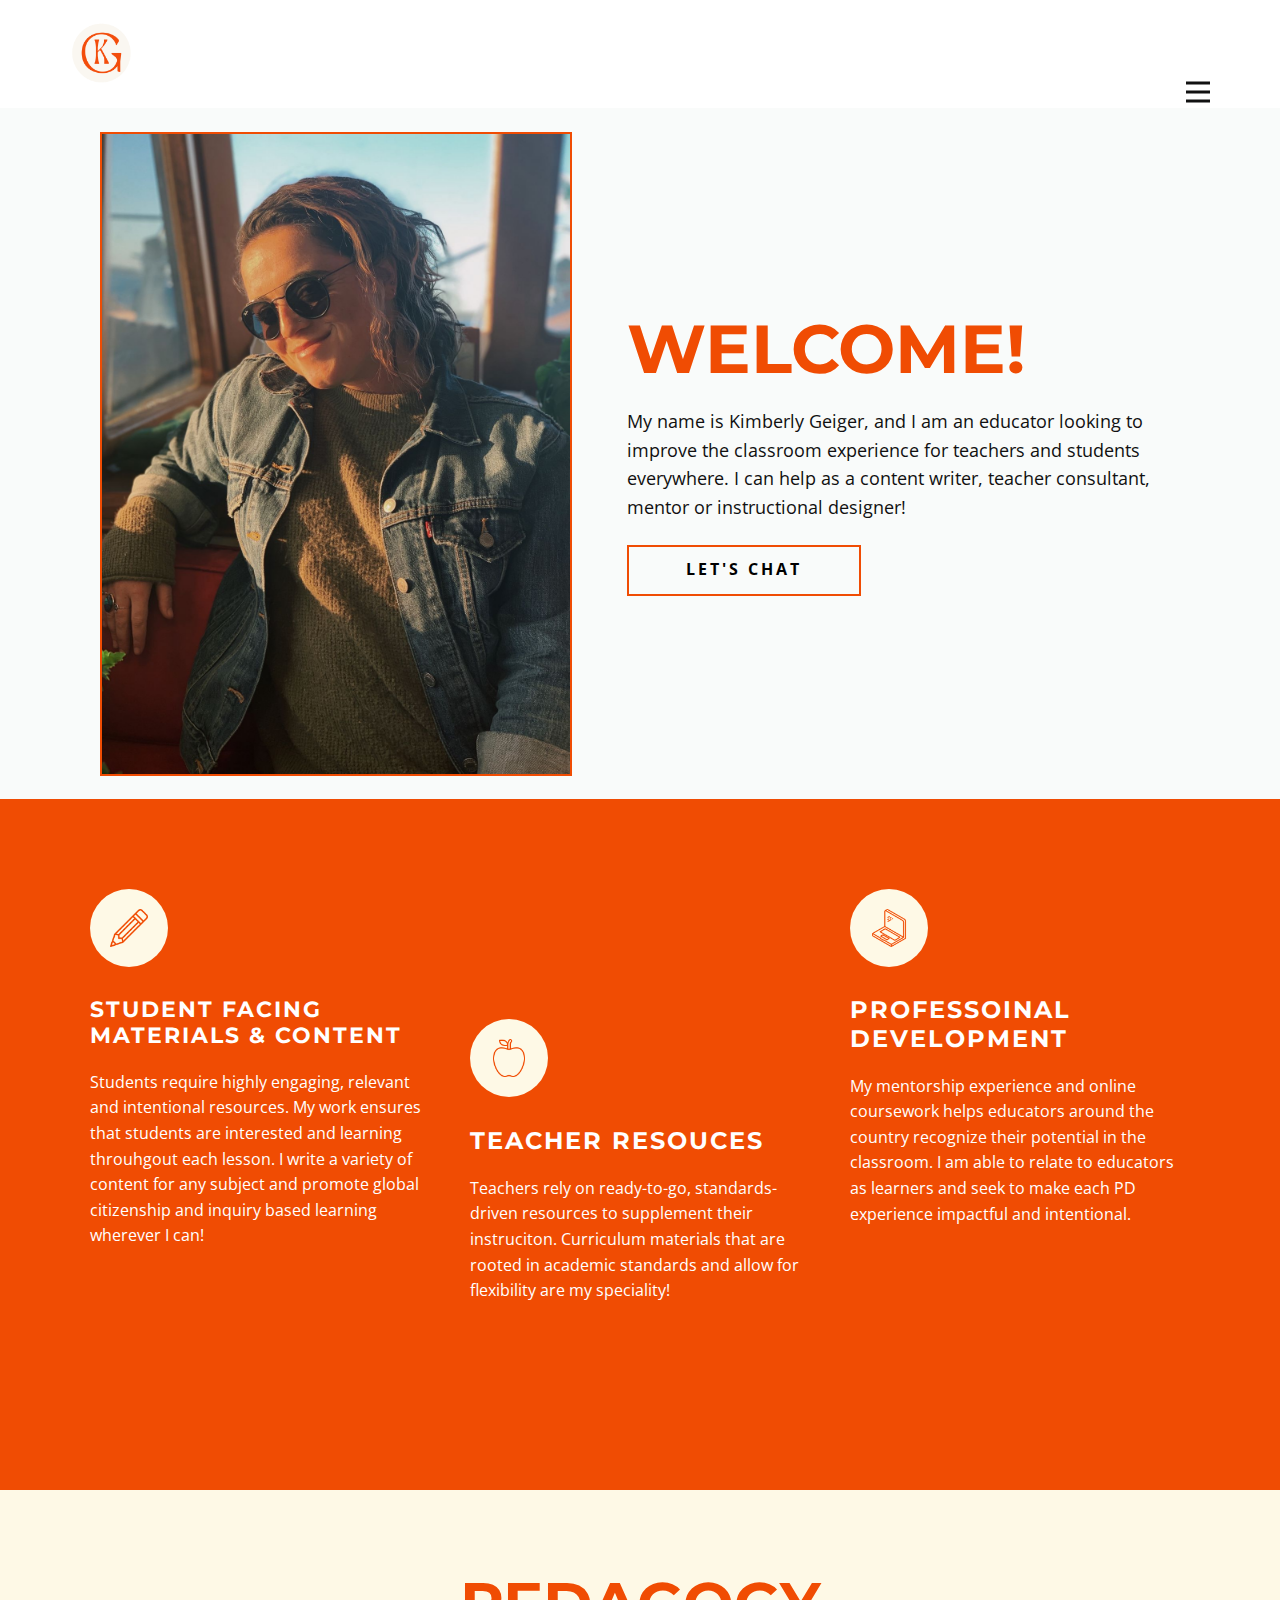
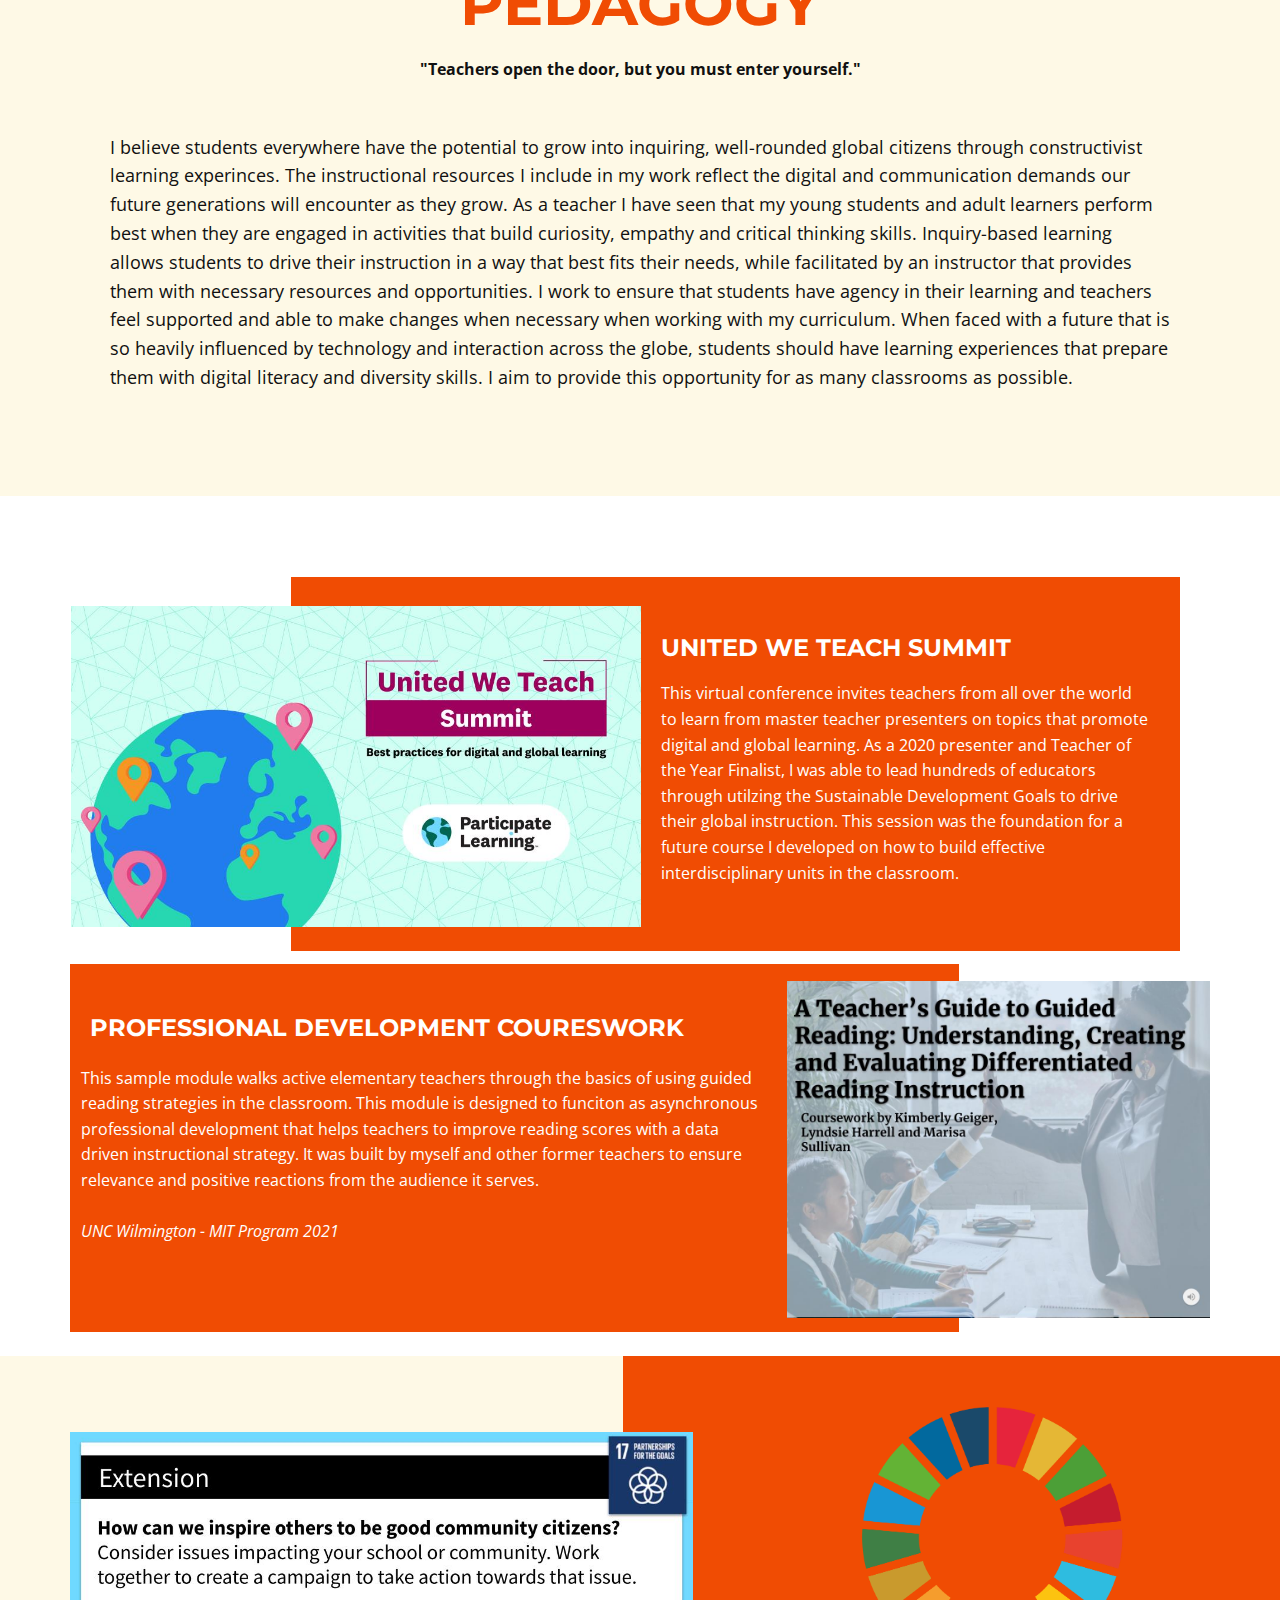
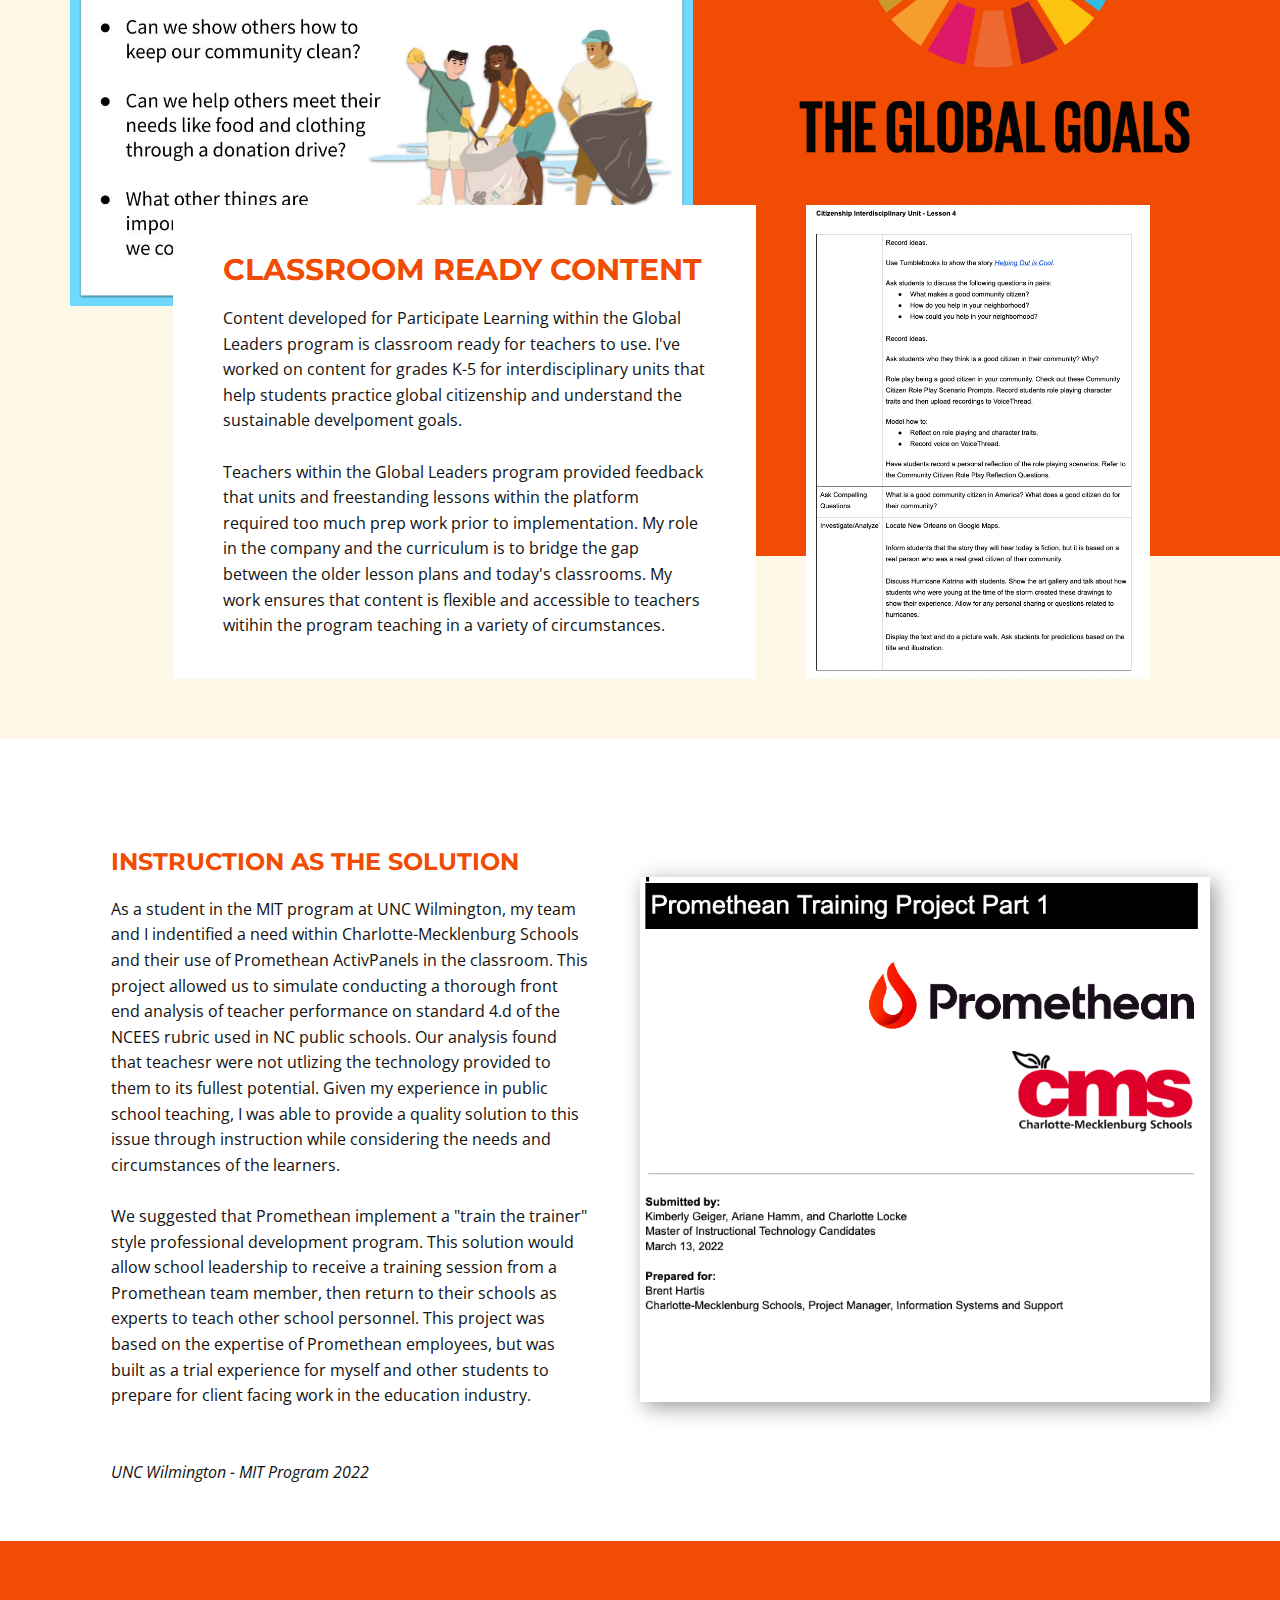
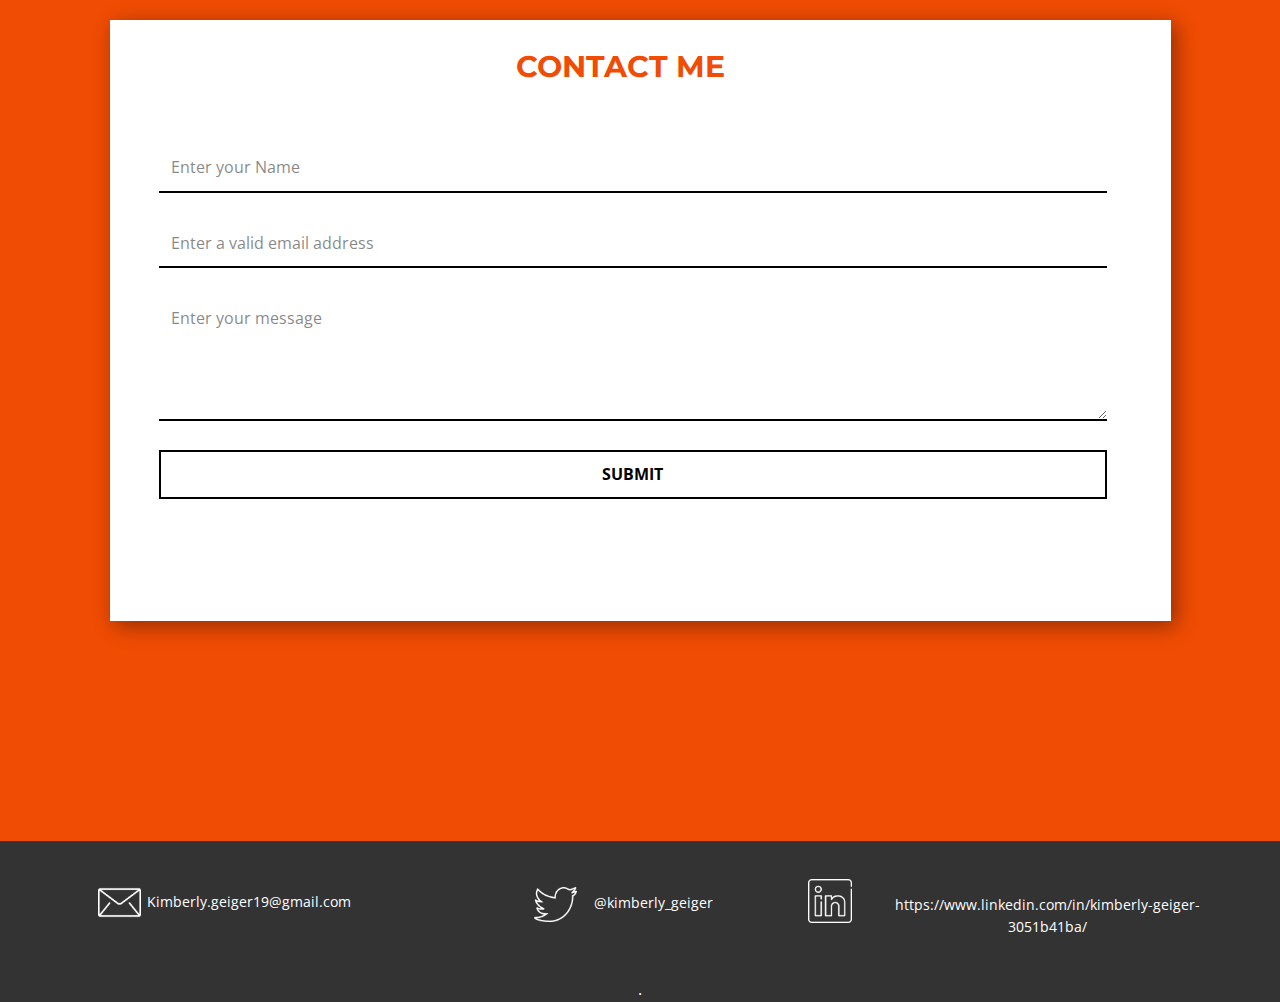
==== commit 4fae1b4c: "Update index.html" ====
--- a/index.html
+++ b/index.html
@@ -210,7 +210,7 @@
           <div class="u-container-layout u-valign-top-xl u-container-layout-1">
             <h2 class="u-custom-font u-font-montserrat u-text u-text-custom-color-1 u-text-1">CONTACT ME</h2>
             <div class="u-align-center-sm u-align-center-xs u-align-left-lg u-align-left-md u-align-left-xl u-expanded-width-xs u-form u-form-1">
-              <form action="#" method="POST" class="u-clearfix u-form-spacing-28 u-form-vertical u-inner-form" style="padding: 10px" source="email" name="form">
+              <form action="https://formspree.io/f/xqkngybz" method="POST" class="u-clearfix u-form-spacing-28 u-form-vertical u-inner-form" style="padding: 10px" source="email" name="form">
                 <div class="u-form-group u-form-name u-form-group-1">
                   <label for="name-5a14" class="u-form-control-hidden u-label" wfd-invisible="true">Name</label>
                   <input type="text" placeholder="Enter your Name" id="name-5a14" name="name" class="u-border-2 u-border-black u-border-no-left u-border-no-right u-border-no-top u-input u-input-rectangle u-white" required="">
@@ -236,6 +236,10 @@
         </div>
       </div>
     </section>
+    <form
+  action="https://formspree.io/f/xqkngybz"
+  method="POST"
+
     
     
     <footer class="u-align-center u-clearfix u-footer u-grey-80 u-footer" id="sec-3e8e"><div class="u-clearfix u-sheet u-sheet-1"><span class="u-file-icon u-icon u-text-white u-icon-1"><img src="images/2.png" alt=""></span>
